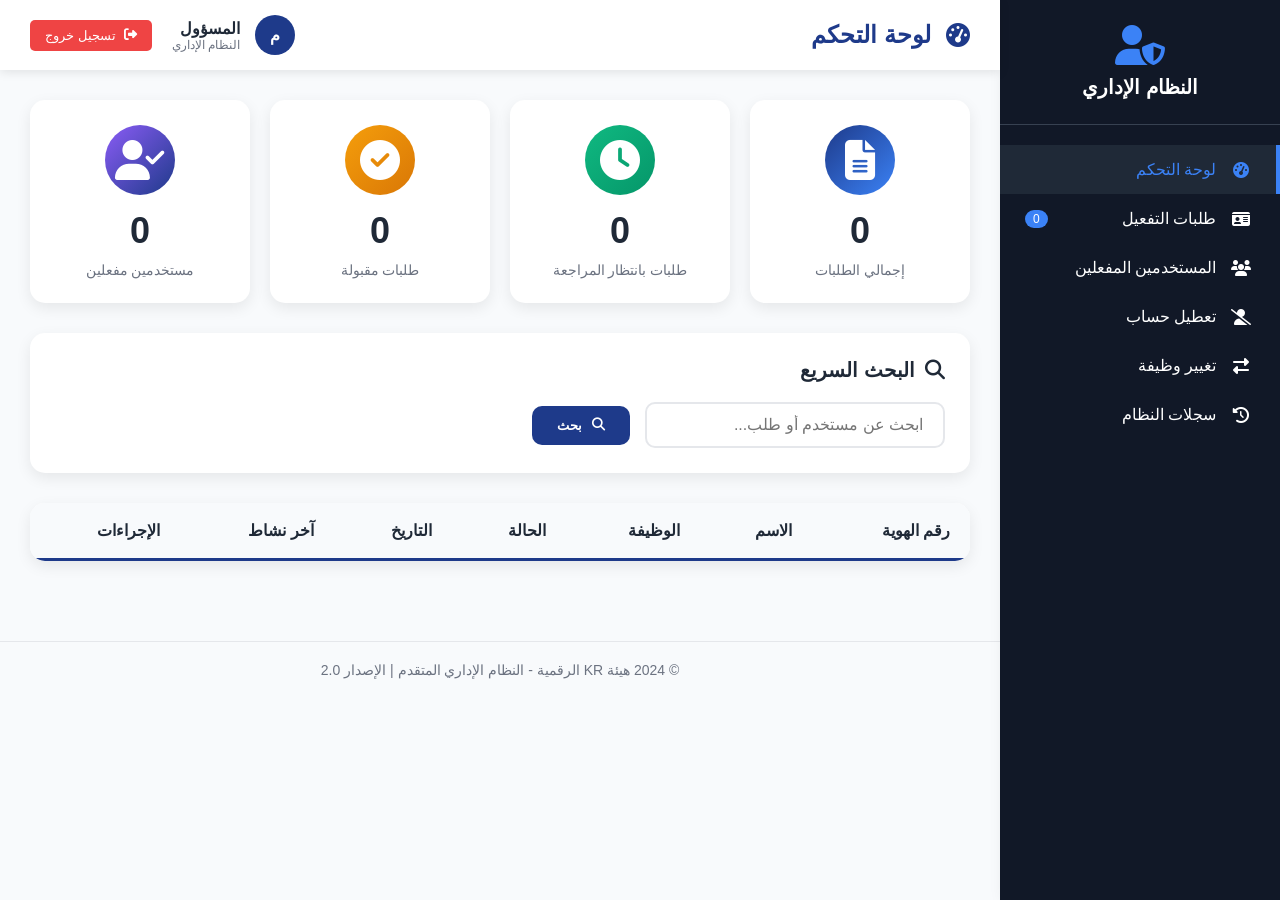
==== admin/index.html @ 05dc4c80 "Update index.html" ====
<!DOCTYPE html>
<html lang="ar" dir="rtl">
<head>
    <meta charset="UTF-8">
    <meta name="viewport" content="width=device-width, initial-scale=1.0">
    <title>النظام الإداري المتقدم - هيئة KR الرقمية</title>
    <link rel="stylesheet" href="https://cdnjs.cloudflare.com/ajax/libs/font-awesome/6.4.0/css/all.min.css">
    <style>
        :root {
            --primary: #1e3a8a;
            --secondary: #3b82f6;
            --success: #10b981;
            --warning: #f59e0b;
            --danger: #ef4444;
            --dark: #1f2937;
            --light: #f8fafc;
            --sidebar: #111827;
        }
        
        * {
            margin: 0;
            padding: 0;
            box-sizing: border-box;
            font-family: 'Segoe UI', Tahoma, Geneva, Verdana, sans-serif;
        }
        
        body {
            background: var(--light);
            color: var(--dark);
            display: flex;
            min-height: 100vh;
        }
        
        /* القائمة الجانبية */
        .sidebar {
            width: 280px;
            background: var(--sidebar);
            color: white;
            height: 100vh;
            position: fixed;
            right: 0;
            top: 0;
            overflow-y: auto;
            box-shadow: 5px 0 15px rgba(0,0,0,0.1);
        }
        
        .sidebar-header {
            padding: 25px 20px;
            border-bottom: 1px solid #374151;
            text-align: center;
        }
        
        .sidebar-header i {
            font-size: 40px;
            color: #3b82f6;
            margin-bottom: 10px;
        }
        
        .sidebar-header h2 {
            font-size: 20px;
            color: white;
        }
        
        .sidebar-menu {
            padding: 20px 0;
        }
        
        .menu-item {
            padding: 15px 25px;
            display: flex;
            align-items: center;
            gap: 15px;
            cursor: pointer;
            transition: all 0.3s;
            border-right: 4px solid transparent;
        }
        
        .menu-item:hover {
            background: #1f2937;
            border-right-color: #3b82f6;
        }
        
        .menu-item.active {
            background: #1f2937;
            border-right-color: #3b82f6;
            color: #3b82f6;
        }
        
        .menu-item i {
            width: 20px;
            text-align: center;
        }
        
        .menu-badge {
            background: #3b82f6;
            color: white;
            font-size: 12px;
            padding: 2px 8px;
            border-radius: 10px;
            margin-right: auto;
        }
        
        /* المحتوى الرئيسي */
        .main-content {
            flex: 1;
            margin-right: 280px;
            min-height: 100vh;
        }
        
        /* الهيدر */
        .admin-header {
            background: white;
            padding: 15px 30px;
            box-shadow: 0 2px 10px rgba(0,0,0,0.1);
            display: flex;
            justify-content: space-between;
            align-items: center;
            position: sticky;
            top: 0;
            z-index: 100;
        }
        
        .page-title {
            font-size: 24px;
            color: var(--primary);
            display: flex;
            align-items: center;
            gap: 15px;
        }
        
        .admin-actions {
            display: flex;
            align-items: center;
            gap: 20px;
        }
        
        .admin-info {
            display: flex;
            align-items: center;
            gap: 15px;
        }
        
        .admin-avatar {
            width: 40px;
            height: 40px;
            border-radius: 50%;
            background: var(--primary);
            color: white;
            display: flex;
            align-items: center;
            justify-content: center;
            font-weight: bold;
        }
        
        .logout-btn {
            background: var(--danger);
            color: white;
            border: none;
            padding: 8px 15px;
            border-radius: 5px;
            cursor: pointer;
            display: flex;
            align-items: center;
            gap: 8px;
        }
        
        /* المحتوى */
        .content-wrapper {
            padding: 30px;
        }
        
        /* حاوية الصفحات */
        .page-container {
            display: none;
        }
        
        .page-container.active {
            display: block;
            animation: fadeIn 0.3s ease;
        }
        
        @keyframes fadeIn {
            from { opacity: 0; transform: translateY(20px); }
            to { opacity: 1; transform: translateY(0); }
        }
        
        /* بطاقات الإحصائيات */
        .stats-grid {
            display: grid;
            grid-template-columns: repeat(4, 1fr);
            gap: 20px;
            margin-bottom: 30px;
        }
        
        .stat-card {
            background: white;
            padding: 25px;
            border-radius: 15px;
            text-align: center;
            box-shadow: 0 5px 15px rgba(0,0,0,0.08);
            transition: transform 0.3s;
        }
        
        .stat-card:hover {
            transform: translateY(-5px);
        }
        
        .stat-icon {
            font-size: 40px;
            margin-bottom: 15px;
            width: 70px;
            height: 70px;
            border-radius: 50%;
            display: flex;
            align-items: center;
            justify-content: center;
            margin: 0 auto 15px;
            color: white;
        }
        
        .stat-1 .stat-icon { background: linear-gradient(135deg, var(--primary), var(--secondary)); }
        .stat-2 .stat-icon { background: linear-gradient(135deg, var(--success), #059669); }
        .stat-3 .stat-icon { background: linear-gradient(135deg, var(--warning), #d97706); }
        .stat-4 .stat-icon { background: linear-gradient(135deg, #8b5cf6, var(--primary)); }
        
        .stat-number {
            font-size: 36px;
            font-weight: 800;
            margin-bottom: 10px;
            color: var(--dark);
        }
        
        .stat-label {
            color: #6b7280;
            font-size: 14px;
        }
        
        /* أدوات البحث والفلترة */
        .search-section {
            background: white;
            border-radius: 15px;
            padding: 25px;
            margin-bottom: 30px;
            box-shadow: 0 5px 15px rgba(0,0,0,0.08);
        }
        
        .search-header {
            display: flex;
            justify-content: space-between;
            align-items: center;
            margin-bottom: 20px;
        }
        
        .search-title {
            font-size: 20px;
            color: var(--dark);
            display: flex;
            align-items: center;
            gap: 10px;
        }
        
        .search-box {
            display: flex;
            gap: 15px;
            align-items: center;
        }
        
        .search-input {
            padding: 12px 20px;
            border: 2px solid #e5e7eb;
            border-radius: 10px;
            width: 300px;
            font-size: 16px;
            transition: all 0.3s;
        }
        
        .search-input:focus {
            outline: none;
            border-color: var(--primary);
        }
        
        .search-btn {
            background: var(--primary);
            color: white;
            border: none;
            padding: 12px 25px;
            border-radius: 10px;
            cursor: pointer;
            font-weight: 600;
            display: flex;
            align-items: center;
            gap: 10px;
        }
        
        .search-btn:hover {
            background: var(--secondary);
        }
        
        /* أزرار الفلترة */
        .filter-buttons {
            display: flex;
            gap: 15px;
            flex-wrap: wrap;
        }
        
        .filter-btn {
            padding: 10px 20px;
            border: 2px solid #e5e7eb;
            background: white;
            border-radius: 10px;
            cursor: pointer;
            font-weight: 500;
            transition: all 0.3s;
            display: flex;
            align-items: center;
            gap: 8px;
        }
        
        .filter-btn:hover {
            border-color: var(--primary);
            color: var(--primary);
        }
        
        .filter-btn.active {
            background: var(--primary);
            color: white;
            border-color: var(--primary);
        }
        
        /* جدول البيانات */
        .data-table-container {
            background: white;
            border-radius: 15px;
            overflow: hidden;
            box-shadow: 0 5px 15px rgba(0,0,0,0.08);
        }
        
        .data-table {
            width: 100%;
            border-collapse: collapse;
        }
        
        .data-table th {
            background: var(--light);
            padding: 18px 20px;
            text-align: right;
            color: var(--dark);
            font-weight: 700;
            border-bottom: 3px solid var(--primary);
        }
        
        .data-table td {
            padding: 18px 20px;
            border-bottom: 1px solid #e5e7eb;
        }
        
        /* أزرار الإجراءات */
        .action-buttons {
            display: flex;
            gap: 10px;
        }
        
        .action-btn {
            padding: 8px 15px;
            border: none;
            border-radius: 8px;
            cursor: pointer;
            font-size: 14px;
            font-weight: 600;
            display: flex;
            align-items: center;
            gap: 8px;
            transition: all 0.3s;
        }
        
        .action-btn:hover {
            transform: translateY(-2px);
            box-shadow: 0 5px 10px rgba(0,0,0,0.1);
        }
        
        .btn-view {
            background: var(--primary);
            color: white;
        }
        
        .btn-edit {
            background: var(--warning);
            color: white;
        }
        
        .btn-delete {
            background: var(--danger);
            color: white;
        }
        
        .btn-suspend {
            background: #8b5cf6;
            color: white;
        }
        
        .btn-change {
            background: var(--success);
            color: white;
        }
        
        /* نماذج */
        .form-container {
            background: white;
            border-radius: 15px;
            padding: 30px;
            box-shadow: 0 5px 15px rgba(0,0,0,0.08);
            max-width: 600px;
            margin: 0 auto;
        }
        
        .form-group {
            margin-bottom: 25px;
        }
        
        .form-label {
            display: block;
            margin-bottom: 10px;
            color: var(--dark);
            font-weight: 600;
            display: flex;
            align-items: center;
            gap: 10px;
        }
        
        .form-input, .form-select, .form-textarea {
            width: 100%;
            padding: 15px;
            border: 2px solid #e5e7eb;
            border-radius: 10px;
            font-size: 16px;
            transition: all 0.3s;
        }
        
        .form-input:focus, .form-select:focus, .form-textarea:focus {
            outline: none;
            border-color: var(--primary);
            box-shadow: 0 0 0 3px rgba(59, 130, 246, 0.1);
        }
        
        .form-textarea {
            min-height: 120px;
            resize: vertical;
        }
        
        .form-actions {
            display: flex;
            gap: 15px;
            margin-top: 30px;
        }
        
        .btn-submit {
            background: var(--success);
            color: white;
            border: none;
            padding: 15px 30px;
            border-radius: 10px;
            cursor: pointer;
            font-size: 16px;
            font-weight: 600;
            flex: 1;
        }
        
        .btn-cancel {
            background: #6b7280;
            color: white;
            border: none;
            padding: 15px 30px;
            border-radius: 10px;
            cursor: pointer;
            font-size: 16px;
            font-weight: 600;
            flex: 1;
        }
        
        /* رسائل فارغة */
        .empty-state {
            text-align: center;
            padding: 60px 20px;
            color: #6b7280;
        }
        
        .empty-icon {
            font-size: 60px;
            margin-bottom: 20px;
            opacity: 0.5;
        }
        
        /* نافذة العرض */
        .modal-overlay {
            display: none;
            position: fixed;
            top: 0;
            left: 0;
            right: 0;
            bottom: 0;
            background: rgba(0,0,0,0.5);
            z-index: 1000;
            align-items: center;
            justify-content: center;
            padding: 20px;
        }
        
        .modal-overlay.active {
            display: flex;
        }
        
        .modal {
            background: white;
            border-radius: 20px;
            padding: 40px;
            max-width: 600px;
            width: 100%;
            max-height: 80vh;
            overflow-y: auto;
        }
        
        .modal-header {
            display: flex;
            justify-content: space-between;
            align-items: center;
            margin-bottom: 30px;
        }
        
        .modal-title {
            font-size: 24px;
            color: var(--primary);
            display: flex;
            align-items: center;
            gap: 10px;
        }
        
        .modal-close {
            background: none;
            border: none;
            font-size: 24px;
            cursor: pointer;
            color: #6b7280;
        }
        
        /* تخصيص للصفحات */
        #activationRequests .data-table th:nth-child(1) { width: 15%; }
        #activationRequests .data-table th:nth-child(2) { width: 20%; }
        #activationRequests .data-table th:nth-child(3) { width: 15%; }
        #activationRequests .data-table th:nth-child(4) { width: 15%; }
        #activationRequests .data-table th:nth-child(5) { width: 15%; }
        #activationRequests .data-table th:nth-child(6) { width: 10%; }
        #activationRequests .data-table th:nth-child(7) { width: 10%; }
        
        /* تذييل */
        .admin-footer {
            text-align: center;
            padding: 20px;
            color: #6b7280;
            font-size: 14px;
            border-top: 1px solid #e5e7eb;
            margin-top: 50px;
        }
        
        /* استجابة للشاشات الصغيرة */
        @media (max-width: 1200px) {
            .stats-grid {
                grid-template-columns: repeat(2, 1fr);
            }
        }
        
        @media (max-width: 768px) {
            .sidebar {
                width: 70px;
            }
            
            .sidebar-header h2,
            .menu-item span:not(.menu-badge) {
                display: none;
            }
            
            .main-content {
                margin-right: 70px;
            }
            
            .search-box {
                flex-direction: column;
            }
            
            .search-input {
                width: 100%;
            }
            
            .stats-grid {
                grid-template-columns: 1fr;
            }
        }
    </style>
</head>
<body>
    <!-- القائمة الجانبية -->
    <aside class="sidebar">
        <div class="sidebar-header">
            <i class="fas fa-user-shield"></i>
            <h2>النظام الإداري</h2>
        </div>
        
        <div class="sidebar-menu">
            <div class="menu-item active" onclick="showPage('dashboard')">
                <i class="fas fa-tachometer-alt"></i>
                <span>لوحة التحكم</span>
            </div>
            
            <div class="menu-item" onclick="showPage('activationRequests')">
                <i class="fas fa-id-card"></i>
                <span>طلبات التفعيل</span>
                <span class="menu-badge" id="pendingBadge">0</span>
            </div>
            
            <div class="menu-item" onclick="showPage('activeUsers')">
                <i class="fas fa-users"></i>
                <span>المستخدمين المفعلين</span>
            </div>
            
            <div class="menu-item" onclick="showPage('suspendUser')">
                <i class="fas fa-user-slash"></i>
                <span>تعطيل حساب</span>
            </div>
            
            <div class="menu-item" onclick="showPage('changeJob')">
                <i class="fas fa-exchange-alt"></i>
                <span>تغيير وظيفة</span>
            </div>
            
            <div class="menu-item" onclick="showPage('viewLogs')">
                <i class="fas fa-history"></i>
                <span>سجلات النظام</span>
            </div>
        </div>
    </aside>
    
    <!-- المحتوى الرئيسي -->
    <main class="main-content">
        <!-- الهيدر -->
        <header class="admin-header">
            <h1 class="page-title" id="pageTitle">
                <i class="fas fa-tachometer-alt"></i>
                لوحة التحكم
            </h1>
            
            <div class="admin-actions">
                <div class="admin-info">
                    <div class="admin-avatar" id="adminAvatar">م</div>
                    <div>
                        <div style="font-weight: 600;" id="adminName">المسؤول</div>
                        <div style="font-size: 12px; color: #6b7280;">النظام الإداري</div>
                    </div>
                </div>
                <button class="logout-btn" onclick="logout()">
                    <i class="fas fa-sign-out-alt"></i>
                    تسجيل خروج
                </button>
            </div>
        </header>
        
        <!-- محتوى الصفحات -->
        <div class="content-wrapper">
            <!-- الصفحة 1: لوحة التحكم -->
            <div class="page-container active" id="dashboard">
                <div class="stats-grid">
                    <div class="stat-card stat-1">
                        <div class="stat-icon">
                            <i class="fas fa-file-alt"></i>
                        </div>
                        <div class="stat-number" id="totalRequests">0</div>
                        <div class="stat-label">إجمالي الطلبات</div>
                    </div>
                    
                    <div class="stat-card stat-2">
                        <div class="stat-icon">
                            <i class="fas fa-clock"></i>
                        </div>
                        <div class="stat-number" id="pendingRequests">0</div>
                        <div class="stat-label">طلبات بانتظار المراجعة</div>
                    </div>
                    
                    <div class="stat-card stat-3">
                        <div class="stat-icon">
                            <i class="fas fa-check-circle"></i>
                        </div>
                        <div class="stat-number" id="approvedRequests">0</div>
                        <div class="stat-label">طلبات مقبولة</div>
                    </div>
                    
                    <div class="stat-card stat-4">
                        <div class="stat-icon">
                            <i class="fas fa-user-check"></i>
                        </div>
                        <div class="stat-number" id="activeUsersCount">0</div>
                        <div class="stat-label">مستخدمين مفعلين</div>
                    </div>
                </div>
                
                <div class="search-section">
                    <div class="search-header">
                        <h3 class="search-title">
                            <i class="fas fa-search"></i>
                            البحث السريع
                        </h3>
                    </div>
                    
                    <div class="search-box">
                        <input type="text" class="search-input" id="globalSearch" placeholder="ابحث عن مستخدم أو طلب...">
                        <button class="search-btn" onclick="globalSearch()">
                            <i class="fas fa-search"></i>
                            بحث
                        </button>
                    </div>
                </div>
                
                <div class="data-table-container">
                    <table class="data-table">
                        <thead>
                            <tr>
                                <th>رقم الهوية</th>
                                <th>الاسم</th>
                                <th>الوظيفة</th>
                                <th>الحالة</th>
                                <th>التاريخ</th>
                                <th>آخر نشاط</th>
                                <th>الإجراءات</th>
                            </tr>
                        </thead>
                        <tbody id="recentUsers">
                            <!-- البيانات الأخيرة تظهر هنا -->
                        </tbody>
                    </table>
                </div>
            </div>
            
            <!-- الصفحة 2: طلبات التفعيل -->
            <div class="page-container" id="activationRequests">
                <div class="search-section">
                    <div class="search-header">
                        <h3 class="search-title">
                            <i class="fas fa-id-card"></i>
                            طلبات تفعيل الهوية
                        </h3>
                        
                        <div class="search-box">
                            <input type="text" class="search-input" id="searchRequests" placeholder="ابحث برقم الهوية أو الاسم...">
                            <button class="search-btn" onclick="searchActivationRequests()">
                                <i class="fas fa-search"></i>
                                بحث
                            </button>
                        </div>
                    </div>
                    
                    <div class="filter-buttons">
                        <button class="filter-btn active" onclick="filterActivationRequests('all')">الكل</button>
                        <button class="filter-btn" onclick="filterActivationRequests('pending')">قيد المراجعة</button>
                        <button class="filter-btn" onclick="filterActivationRequests('approved')">مقبولة</button>
                        <button class="filter-btn" onclick="filterActivationRequests('rejected')">مرفوضة</button>
                        <button class="filter-btn" onclick="filterActivationRequests('today')">طلبات اليوم</button>
                    </div>
                </div>
                
                <div class="data-table-container">
                    <table class="data-table">
                        <thead>
                            <tr>
                                <th>رقم الطلب</th>
                                <th>الاسم</th>
                                <th>رقم الهوية</th>
                                <th>الوظيفة المطلوبة</th>
                                <th>التاريخ</th>
                                <th>الحالة</th>
                                <th>الإجراءات</th>
                            </tr>
                        </thead>
                        <tbody id="requestsTable">
                            <!-- طلبات التفعيل تظهر هنا -->
                        </tbody>
                    </table>
                </div>
            </div>
            
            <!-- الصفحة 3: المستخدمين المفعلين -->
            <div class="page-container" id="activeUsers">
                <div class="search-section">
                    <div class="search-header">
                        <h3 class="search-title">
                            <i class="fas fa-users"></i>
                            المستخدمين المفعلين
                        </h3>
                        
                        <div class="search-box">
                            <input type="text" class="search-input" id="searchUsers" placeholder="ابحث عن مستخدم...">
                            <button class="search-btn" onclick="searchActiveUsers()">
                                <i class="fas fa-search"></i>
                                بحث
                            </button>
                        </div>
                    </div>
                    
                    <div class="filter-buttons">
                        <button class="filter-btn active" onclick="filterUsers('all')">الكل</button>
                        <button class="filter-btn" onclick="filterUsers('interior')">منسوبي الداخلية</button>
                        <button class="filter-btn" onclick="filterUsers('health')">منسوبي الصحة</button>
                        <button class="filter-btn" onclick="filterUsers('justice')">منسوبي العدل</button>
                        <button class="filter-btn" onclick="filterUsers('citizen')">مواطنين</button>
                    </div>
                </div>
                
                <div class="data-table-container">
                    <table class="data-table">
                        <thead>
                            <tr>
                                <th>رقم الهوية</th>
                                <th>الاسم</th>
                                <th>اسم اللعبة</th>
                                <th>الوظيفة</th>
                                <th>المنصب</th>
                                <th>تاريخ التفعيل</th>
                                <th>الإجراءات</th>
                            </tr>
                        </thead>
                        <tbody id="usersTable">
                            <!-- المستخدمين المفعلين يظهرون هنا -->
                        </tbody>
                    </table>
                </div>
            </div>
            
            <!-- الصفحة 4: تعطيل حساب -->
            <div class="page-container" id="suspendUser">
                <div class="form-container">
                    <h2 class="page-title" style="margin-bottom: 30px;">
                        <i class="fas fa-user-slash"></i>
                        تعطيل حساب مستخدم
                    </h2>
                    
                    <div class="form-group">
                        <label class="form-label">
                            <i class="fas fa-search"></i>
                            البحث عن المستخدم
                        </label>
                        <div style="display: flex; gap: 10px;">
                            <input type="text" class="form-input" id="searchUserToSuspend" 
                                   placeholder="أدخل رقم الهوية أو اسم المستخدم..." 
                                   style="flex: 1;">
                            <button class="search-btn" onclick="searchUserForSuspension()" 
                                    style="padding: 10px 20px;">
                                <i class="fas fa-search"></i>
                            </button>
                        </div>
                    </div>
                    
                    <div class="form-group" id="userInfoSection" style="display: none;">
                        <div style="background: #f8fafc; padding: 20px; border-radius: 10px;">
                            <h4 style="margin-bottom: 15px; color: var(--primary);">معلومات المستخدم</h4>
                            <div id="userInfoDetails"></div>
                        </div>
                    </div>
                    
                    <div class="form-group">
                        <label class="form-label">
                            <i class="fas fa-ban"></i>
                            نوع التعطيل
                        </label>
                        <div style="display: flex; gap: 15px; margin-top: 10px;">
                            <label style="flex: 1; cursor: pointer;">
                                <input type="radio" name="suspensionType" value="temporary" checked>
                                <span style="margin-right: 10px;">تعطيل مؤقت</span>
                            </label>
                            <label style="flex: 1; cursor: pointer;">
                                <input type="radio" name="suspensionType" value="permanent">
                                <span style="margin-right: 10px;">تعطيل دائم</span>
                            </label>
                        </div>
                    </div>
                    
                    <div class="form-group" id="durationSection">
                        <label class="form-label">
                            <i class="fas fa-clock"></i>
                            مدة التعطيل
                        </label>
                        <select class="form-select" id="suspensionDuration">
                            <option value="1">24 ساعة</option>
                            <option value="3">3 أيام</option>
                            <option value="7">أسبوع</option>
                            <option value="30">شهر</option>
                            <option value="custom">مخصص</option>
                        </select>
                    </div>
                    
                    <div class="form-group" id="customDurationSection" style="display: none;">
                        <label class="form-label">
                            <i class="fas fa-calendar-alt"></i>
                            تحديد المدة
                        </label>
                        <input type="number" class="form-input" id="customDuration" 
                               placeholder="عدد الأيام" min="1" max="365">
                    </div>
                    
                    <div class="form-group">
                        <label class="form-label">
                            <i class="fas fa-comment-alt"></i>
                            سبب التعطيل
                        </label>
                        <textarea class="form-textarea" id="suspensionReason" 
                                  placeholder="أدخل سبب التعطيل..."></textarea>
                    </div>
                    
                    <div class="form-actions">
                        <button class="btn-submit" onclick="suspendUser()">
                            <i class="fas fa-ban"></i>
                            تعطيل الحساب
                        </button>
                        <button class="btn-cancel" onclick="showPage('dashboard')">
                            إلغاء
                        </button>
                    </div>
                </div>
            </div>
            
            <!-- الصفحة 5: تغيير وظيفة -->
            <div class="page-container" id="changeJob">
                <div class="form-container">
                    <h2 class="page-title" style="margin-bottom: 30px;">
                        <i class="fas fa-exchange-alt"></i>
                        تغيير وظيفة مستخدم
                    </h2>
                    
                    <div class="form-group">
                        <label class="form-label">
                            <i class="fas fa-search"></i>
                            البحث عن المستخدم
                        </label>
                        <div style="display: flex; gap: 10px;">
                            <input type="text" class="form-input" id="searchUserForJobChange" 
                                   placeholder="أدخل رقم الهوية أو اسم المستخدم..." 
                                   style="flex: 1;">
                            <button class="search-btn" onclick="searchUserForJobChange()" 
                                    style="padding: 10px 20px;">
                                <i class="fas fa-search"></i>
                            </button>
                        </div>
                    </div>
                    
                    <div class="form-group" id="userJobInfoSection" style="display: none;">
                        <div style="background: #f8fafc; padding: 20px; border-radius: 10px;">
                            <h4 style="margin-bottom: 15px; color: var(--primary);">الوظيفة الحالية</h4>
                            <div id="userJobInfo"></div>
                        </div>
                    </div>
                    
                    <div class="form-group">
                        <label class="form-label">
                            <i class="fas fa-briefcase"></i>
                            الوظيفة الجديدة
                        </label>
                        <select class="form-select" id="newJob">
                            <option value="">اختر الوظيفة الجديدة</option>
                            <option value="citizen">مواطن</option>
                            <option value="interior">منسوب وزارة الداخلية</option>
                            <option value="health">منسوب وزارة الصحة</option>
                            <option value="justice">منسوب وزارة العدل</option>
                        </select>
                    </div>
                    
                    <div class="form-group">
                        <label class="form-label">
                            <i class="fas fa-file-alt"></i>
                            سبب التغيير
                        </label>
                        <select class="form-select" id="changeReason">
                            <option value="">اختر سبب التغيير</option>
                            <option value="retirement">تقاعد</option>
                            <option value="resignation">استقالة</option>
                            <option value="transfer">نقل</option>
                            <option value="promotion">ترقية</option>
                            <option value="demotion">تنزيل رتبة</option>
                            <option value="other">سبب آخر</option>
                        </select>
                    </div>
                    
                    <div class="form-group" id="otherReasonSection" style="display: none;">
                        <label class="form-label">
                            <i class="fas fa-comment-alt"></i>
                            اذكر السبب
                        </label>
                        <textarea class="form-textarea" id="otherReason" 
                                  placeholder="أدخل سبب التغيير..."></textarea>
                    </div>
                    
                    <div class="form-actions">
                        <button class="btn-submit" onclick="changeUserJob()">
                            <i class="fas fa-check"></i>
                            تأكيد التغيير
                        </button>
                        <button class="btn-cancel" onclick="showPage('dashboard')">
                            إلغاء
                        </button>
                    </div>
                </div>
            </div>
            
            <!-- الصفحة 6: سجلات النظام -->
            <div class="page-container" id="viewLogs">
                <div class="search-section">
                    <div class="search-header">
                        <h3 class="search-title">
                            <i class="fas fa-history"></i>
                            سجلات النظام
                        </h3>
                        
                        <div class="search-box">
                            <input type="date" class="form-input" id="logDate" 
                                   style="width: 200px;">
                            <select class="form-select" id="logType" style="width: 150px;">
                                <option value="">كل الأنواع</option>
                                <option value="login">تسجيل دخول</option>
                                <option value="suspension">تعطيل</option>
                                <option value="job_change">تغيير وظيفة</option>
                                <option value="approval">قبول طلب</option>
                                <option value="rejection">رفض طلب</option>
                            </select>
                            <button class="search-btn" onclick="filterLogs()">
                                <i class="fas fa-filter"></i>
                                تصفية
                            </button>
                        </div>
                    </div>
                </div>
                
                <div class="data-table-container">
                    <table class="data-table">
                        <thead>
                            <tr>
                                <th>#</th>
                                <th>النوع</th>
                                <th>الوصف</th>
                                <th>المستخدم</th>
                                <th>المسؤول</th>
                                <th>التاريخ والوقت</th>
                            </tr>
                        </thead>
                        <tbody id="logsTable">
                            <!-- سجلات النظام تظهر هنا -->
                        </tbody>
                    </table>
                </div>
            </div>
        </div>
        
        <!-- تذييل -->
        <footer class="admin-footer">
            <p>© 2024 هيئة KR الرقمية - النظام الإداري المتقدم | الإصدار 2.0</p>
        </footer>
    </main>
    
    <!-- نافذة عرض تفاصيل الطلب -->
    <div class="modal-overlay" id="requestDetailsModal">
        <div class="modal">
            <div class="modal-header">
                <h3 class="modal-title">
                    <i class="fas fa-info-circle"></i>
                    تفاصيل الطلب
                </h3>
                <button class="modal-close" onclick="closeModal()">
                    <i class="fas fa-times"></i>
                </button>
            </div>
            <div id="requestDetailsContent">
                <!-- محتوى تفاصيل الطلب -->
            </div>
        </div>
    </div>

    <script>
        // بيانات التطبيق
        let currentUser = null;
        let allRequests = [];
        let systemLogs = [];
        let currentPage = 'dashboard';
        
        // عند تحميل الصفحة
        document.addEventListener('DOMContentLoaded', function() {
            console.log('النظام الإداري المتقدم - جاهز');
            
            // التحقق من تسجيل الدخول
            checkAdminLogin();
            
            // تحميل البيانات
            loadAllData();
            
            // إعداد الأحداث
            setupEvents();
            
            // تحديث البادج
            updatePendingBadge();
            
            // إعداد تغيير نوع التعطيل
            setupSuspensionType();
            
            // إعداد سبب التغيير
            setupChangeReason();
        });
        
        // التحقق من تسجيل الدخول
        function checkAdminLogin() {
            try {
                const session = JSON.parse(localStorage.getItem('admin_session'));
                
                if (!session) {
                    redirectToLogin('يجب تسجيل الدخول أولاً');
                    return false;
                }
                
                // التحقق من انتهاء الجلسة
                const currentTime = new Date().getTime();
                const sessionAge = currentTime - session.loginTime;
                const eightHours = 8 * 60 * 60 * 1000;
                
                if (sessionAge > eightHours) {
                    localStorage.removeItem('admin_session');
                    redirectToLogin('انتهت مدة الجلسة');
                    return false;
                }
                
                currentUser = session;
                document.getElementById('adminName').textContent = session.username === 'owner' ? '👑 المالك' : '👨‍💼 المسؤول';
                document.getElementById('adminAvatar').textContent = session.username.charAt(0).toUpperCase();
                
                return true;
                
            } catch (error) {
                redirectToLogin('حدث خطأ في الجلسة');
                return false;
            }
        }
        
        // توجيه لصفحة تسجيل الدخول
        function redirectToLogin(message) {
            alert('⛔ ' + message);
            window.location.href = 'login.html';
        }
        
        // تحميل جميع البيانات
        function loadAllData() {
            try {
                // تحميل الطلبات
                allRequests = JSON.parse(localStorage.getItem('identityRequests') || '[]');
                
                // تحميل سجلات النظام
                systemLogs = JSON.parse(localStorage.getItem('system_logs') || '[]');
                
                // إذا لا توجد سجلات، أنشئ بعض السجلات التجريبية
                if (systemLogs.length === 0) {
                    createSampleLogs();
                }
                
                // تحميل إحصائيات لوحة التحكم
                loadDashboardStats();
                
                // تحميل المستخدمين الأخيرين
                loadRecentUsers();
                
                // تحميل طلبات التفعيل
                loadActivationRequests();
                
                // تحميل سجلات النظام
                loadSystemLogs();
                
            } catch (error) {
                console.error('خطأ في تحميل البيانات:', error);
                showNotification('حدث خطأ في تحميل البيانات', 'error');
            }
        }
        
        // إنشاء سجلات تجريبية
        function createSampleLogs() {
            const sampleLogs = [
                {
                    id: 1,
                    type: 'login',
                    description: 'تسجيل دخول مسؤول',
                    user: 'admin',
                    admin: 'system',
                    timestamp: new Date().toLocaleString('ar-SA')
                },
                {
                    id: 2,
                    type: 'approval',
                    description: 'قبول طلب تفعيل هوية',
                    user: 'أحمد محمد',
                    admin: 'admin',
                    timestamp: new Date(Date.now() - 3600000).toLocaleString('ar-SA')
                },
                {
                    id: 3,
                    type: 'rejection',
                    description: 'رفض طلب تفعيل هوية',
                    user: 'سارة علي',
                    admin: 'admin',
                    timestamp: new Date(Date.now() - 7200000).toLocaleString('ar-SA')
                }
            ];
            
            systemLogs = sampleLogs;
            localStorage.setItem('system_logs', JSON.stringify(systemLogs));
        }
        
        // تحميل إحصائيات لوحة التحكم
        function loadDashboardStats() {
            try {
                const totalRequests = allRequests.length;
                const pendingRequests = allRequests.filter(req => req.status === 'pending').length;
                const approvedRequests = allRequests.filter(req => req.status === 'approved').length;
                const activeUsers = allRequests.filter(req => req.status === 'approved').length;
                
                document.getElementById('totalRequests').textContent = totalRequests;
                document.getElementById('pendingRequests').textContent = pendingRequests;
                document.getElementById('approvedRequests').textContent = approvedRequests;
                document.getElementById('activeUsersCount').textContent = activeUsers;
                
                // تحديث بادج الطلبات المعلقة
                document.getElementById('pendingBadge').textContent = pendingRequests;
                
            } catch (error) {
                console.error('خطأ في تحميل الإحصائيات:', error);
            }
        }
        
        // تحميل المستخدمين الأخيرين
        function loadRecentUsers() {
            try {
                const tbody = document.getElementById('recentUsers');
                tbody.innerHTML = '';
                
                // الحصول على آخر 10 طلبات مقبولة
                const recentApproved = allRequests
                    .filter(req => req.status === 'approved')
                    .slice(-10)
                    .reverse();
                
                if (recentApproved.length === 0) {
                    tbody.innerHTML = `
                        <tr>
                            <td colspan="7" class="empty-state">
                                <div class="empty-icon">
                                    <i class="fas fa-users"></i>
                                </div>
                                <h3>لا توجد مستخدمين مفعلين</h3>
                            </td>
                        </tr>
                    `;
                    return;
                }
                
                recentApproved.forEach(request => {
                    const row = document.createElement('tr');
                    
                    // تحديد اسم الوظيفة
                    const jobNames = {
                        citizen: 'مواطن',
                        interior: 'منسوب الداخلية',
                        health: 'منسوب الصحة',
                        justice: 'منسوب العدل'
                    };
                    
                    const jobName = jobNames[request.job] || request.job || 'غير محدد';
                    
                    row.innerHTML = `
                        <td><strong>${request.gameId || 'غير متوفر'}</strong></td>
                        <td>${request.fullName || 'غير معروف'}</td>
                        <td>${jobName}</td>
                        <td><span style="color: #10b981; font-weight: 600;">مفعل</span></td>
                        <td>${request.date || 'غير معروف'}</td>
                        <td>${request.approvedDate || 'غير معروف'}</td>
                        <td>
                            <div class="action-buttons">
                                <button class="action-btn btn-view" onclick="viewRequestDetails('${request.id}')">
                                    <i class="fas fa-eye"></i>
                                </button>
                                <button class="action-btn btn-suspend" onclick="prepareSuspension('${request.id}')">
                                    <i class="fas fa-user-slash"></i>
                                </button>
                            </div>
                        </td>
                    `;
                    
                    tbody.appendChild(row);
                });
                
            } catch (error) {
                console.error('خطأ في تحميل المستخدمين الأخيرين:', error);
            }
        }
        
        // تحميل طلبات التفعيل
        function loadActivationRequests(filter = 'all') {
            try {
                const tbody = document.getElementById('requestsTable');
                tbody.innerHTML = '';
                
                // تصفية الطلبات
                let filteredRequests = allRequests;
                if (filter !== 'all') {
                    if (filter === 'today') {
                        const today = new Date().toLocaleDateString('ar-SA').split(' ')[0];
                        filteredRequests = allRequests.filter(req => 
                            req.date && req.date.includes(today)
                        );
                    } else {
                        filteredRequests = allRequests.filter(req => req.status === filter);
                    }
                }
                
                if (filteredRequests.length === 0) {
                    tbody.innerHTML = `
                        <tr>
                            <td colspan="7" class="empty-state">
                                <div class="empty-icon">
                                    <i class="fas fa-inbox"></i>
                                </div>
                                <h3>لا توجد طلبات</h3>
                            </td>
                        </tr>
                    `;
                    return;
                }
                
                filteredRequests.forEach((request, index) => {
                    const row = document.createElement('tr');
                    
                    // تحديد الحالة
                    let statusText, statusColor;
                    switch (request.status) {
                        case 'approved':
                            statusText = 'مقبولة';
                            statusColor = '#10b981';
                            break;
                        case 'rejected':
                            statusText = 'مرفوضة';
                            statusColor = '#ef4444';
                            break;
                        default:
                            statusText = 'قيد المراجعة';
                            statusColor = '#f59e0b';
                    }
                    
                    // تحديد اسم الوظيفة
                    const jobNames = {
                        citizen: 'مواطن',
                        interior: 'منسوب الداخلية',
                        health: 'منسوب الصحة',
                        justice: 'منسوب العدل'
                    };
                    
                    const jobName = jobNames[request.job] || request.job || 'غير محدد';
                    
                    // أزرار الإجراءات
                    let actionButtons = '';
                    if (request.status === 'pending') {
                        actionButtons = `
                            <button class="action-btn btn-view" onclick="viewRequestDetails('${request.id}')">
                                <i class="fas fa-eye"></i>
                            </button>
                            <button class="action-btn btn-submit" style="background: #10b981;" onclick="approveRequest('${request.id}')">
                                <i class="fas fa-check"></i>
                            </button>
                            <button class="action-btn btn-delete" onclick="rejectRequest('${request.id}')">
                                <i class="fas fa-times"></i>
                            </button>
                        `;
                    } else {
                        actionButtons = `
                            <button class="action-btn btn-view" onclick="viewRequestDetails('${request.id}')">
                                <i class="fas fa-eye"></i>
                            </button>
                            <button class="action-btn btn-edit" onclick="editRequest('${request.id}')">
                                <i class="fas fa-edit"></i>
                            </button>
                        `;
                    }
                    
                    row.innerHTML = `
                        <td><strong>${request.id || 'غير محدد'}</strong></td>
                        <td>${request.fullName || 'غير معروف'}</td>
                        <td><code>${request.gameId || 'غير متوفر'}</code></td>
                        <td>${jobName}</td>
                        <td>${request.date || 'غير معروف'}</td>
                        <td><span style="color: ${statusColor}; font-weight: 600;">${statusText}</span></td>
                        <td>
                            <div class="action-buttons">
                                ${actionButtons}
                            </div>
                        </td>
                    `;
                    
                    tbody.appendChild(row);
                });
                
            } catch (error) {
                console.error('خطأ في تحميل طلبات التفعيل:', error);
            }
        }
        
        // تحميل سجلات النظام
        function loadSystemLogs() {
            try {
                const tbody = document.getElementById('logsTable');
                tbody.innerHTML = '';
                
                if (systemLogs.length === 0) {
                    tbody.innerHTML = `
                        <tr>
                            <td colspan="6" class="empty-state">
                                <div class="empty-icon">
                                    <i class="fas fa-history"></i>
                                </div>
                                <h3>لا توجد سجلات</h3>
                            </td>
                        </tr>
                    `;
                    return;
                }
                
                // عرض أحدث السجلات أولاً
                systemLogs.slice().reverse().forEach(log => {
                    const row = document.createElement('tr');
                    
                    // تحديد لون النوع
                    let typeColor, typeIcon;
                    switch (log.type) {
                        case 'login':
                            typeColor = '#3b82f6';
                            typeIcon = 'fa-sign-in-alt';
                            break;
                        case 'approval':
                            typeColor = '#10b981';
                            typeIcon = 'fa-check';
                            break;
                        case 'rejection':
                            typeColor = '#ef4444';
                            typeIcon = 'fa-times';
                            break;
                        case 'suspension':
                            typeColor = '#8b5cf6';
                            typeIcon = 'fa-user-slash';
                            break;
                        case 'job_change':
                            typeColor = '#f59e0b';
                            typeIcon = 'fa-exchange-alt';
                            break;
                        default:
                            typeColor = '#6b7280';
                            typeIcon = 'fa-info-circle';
                    }
                    
                    row.innerHTML = `
                        <td>${log.id || ''}</td>
                        <td>
                            <span style="color: ${typeColor}; display: flex; align-items: center; gap: 8px;">
                                <i class="fas ${typeIcon}"></i>
                                ${getLogTypeText(log.type)}
                            </span>
                        </td>
                        <td>${log.description || ''}</td>
                        <td>${log.user || ''}</td>
                        <td>${log.admin || ''}</td>
                        <td>${log.timestamp || ''}</td>
                    `;
                    
                    tbody.appendChild(row);
                });
                
            } catch (error) {
                console.error('خطأ في تحميل سجلات النظام:', error);
            }
        }
        
        // الحصول على نص نوع السجل
        function getLogTypeText(type) {
            const types = {
                'login': 'تسجيل دخول',
                'approval': 'قبول طلب',
                'rejection': 'رفض طلب',
                'suspension': 'تعطيل حساب',
                'job_change': 'تغيير وظيفة'
            };
            return types[type] || type;
        }
        
        // إضافة سجل جديد للنظام
        function addSystemLog(type, description, user) {
            try {
                const newLog = {
                    id: systemLogs.length + 1,
                    type: type,
                    description: description,
                    user: user,
                    admin: currentUser.username,
                    timestamp: new Date().toLocaleString('ar-SA')
                };
                
                systemLogs.push(newLog);
                localStorage.setItem('system_logs', JSON.stringify(systemLogs));
                
                // إذا كنا في صفحة السجلات، قم بتحديثها
                if (currentPage === 'viewLogs') {
                    loadSystemLogs();
                }
                
            } catch (error) {
                console.error('خطأ في إضافة سجل:', error);
            }
        }
        
        // البحث الشامل
        function globalSearch() {
            const searchTerm = document.getElementById('globalSearch').value.toLowerCase();
            
            if (!searchTerm.trim()) {
                showNotification('أدخل كلمة للبحث', 'warning');
                return;
            }
            
            // البحث في الطلبات
            const foundInRequests = allRequests.filter(req => 
                (req.fullName && req.fullName.toLowerCase().includes(searchTerm)) ||
                (req.gameId && req.gameId.includes(searchTerm)) ||
                (req.id && req.id.toLowerCase().includes(searchTerm))
            );
            
            if (foundInRequests.length > 0) {
                // الانتقال لصفحة الطلبات وعرض النتائج
                showPage('activationRequests');
                // تصفية وعرض النتائج
                // (يمكن إضافة تصفية خاصة هنا)
                showNotification(`تم العثور على ${foundInRequests.length} نتيجة`, 'success');
            } else {
                showNotification('لم يتم العثور على نتائج', 'info');
            }
        }
        
        // البحث في طلبات التفعيل
        function searchActivationRequests() {
            const searchTerm = document.getElementById('searchRequests').value.toLowerCase();
            // تنفيذ البحث
            // (يمكن إضافة المنطق هنا)
        }
        
        // فلترة طلبات التفعيل
        function filterActivationRequests(filter) {
            // تحديث الأزرار النشطة
            document.querySelectorAll('#activationRequests .filter-btn').forEach(btn => {
                btn.classList.remove('active');
            });
            event.target.classList.add('active');
            
            // تحميل الطلبات المفلترة
            loadActivationRequests(filter);
        }
        
        // البحث في المستخدمين
        function searchActiveUsers() {
            const searchTerm = document.getElementById('searchUsers').value.toLowerCase();
            // تنفيذ البحث
            // (يمكن إضافة المنطق هنا)
        }
        
        // فلترة المستخدمين
        function filterUsers(filter) {
            // تحديث الأزرار النشطة
            document.querySelectorAll('#activeUsers .filter-btn').forEach(btn => {
                btn.classList.remove('active');
            });
            event.target.classList.add('active');
            
            // تنفيذ الفلترة
            // (يمكن إضافة المنطق هنا)
        }
        
        // البحث عن مستخدم للتعطيل
        function searchUserForSuspension() {
            const searchTerm = document.getElementById('searchUserToSuspend').value.trim();
            
            if (!searchTerm) {
                showNotification('أدخل رقم الهوية أو اسم المستخدم', 'warning');
                return;
            }
            
            // البحث عن المستخدم في الطلبات المقبولة
            const user = allRequests.find(req => 
                req.status === 'approved' && 
                (req.gameId === searchTerm || 
                 (req.fullName && req.fullName.includes(searchTerm)))
            );
            
            if (user) {
                // التحقق إذا كان حساب إداري
                if (user.isAdmin) {
                    showNotification('لا يمكن تعطيل حسابات المسؤولين', 'error');
                    return;
                }
                
                // عرض معلومات المستخدم
                const jobNames = {
                    citizen: 'مواطن',
                    interior: 'منسوب الداخلية',
                    health: 'منسوب الصحة',
                    justice: 'منسوب العدل'
                };
                
                document.getElementById('userInfoDetails').innerHTML = `
                    <div style="display: grid; grid-template-columns: 1fr 1fr; gap: 15px;">
                        <div>
                            <strong>الاسم:</strong>
                            <div>${user.fullName}</div>
                        </div>
                        <div>
                            <strong>رقم الهوية:</strong>
                            <div>${user.gameId}</div>
                        </div>
                        <div>
                            <strong>الوظيفة:</strong>
                            <div>${jobNames[user.job] || user.job}</div>
                        </div>
                        <div>
                            <strong>تاريخ التفعيل:</strong>
                            <div>${user.approvedDate || user.date}</div>
                        </div>
                    </div>
                `;
                
                document.getElementById('userInfoSection').style.display = 'block';
                
                // تخزين معرف المستخدم
                document.getElementById('userInfoSection').dataset.userId = user.id;
                
            } else {
                showNotification('لم يتم العثور على المستخدم', 'error');
                document.getElementById('userInfoSection').style.display = 'none';
            }
        }
        
        // إعداد نوع التعطيل
        function setupSuspensionType() {
            const suspensionTypes = document.querySelectorAll('input[name="suspensionType"]');
            const durationSection = document.getElementById('durationSection');
            const customDurationSection = document.getElementById('customDurationSection');
            
            suspensionTypes.forEach(radio => {
                radio.addEventListener('change', function() {
                    if (this.value === 'permanent') {
                        durationSection.style.display = 'none';
                        customDurationSection.style.display = 'none';
                    } else {
                        durationSection.style.display = 'block';
                        const durationSelect = document.getElementById('suspensionDuration');
                        if (durationSelect.value === 'custom') {
                            customDurationSection.style.display = 'block';
                        }
                    }
                });
            });
            
            // مراقبة تغيير مدة التعطيل
            document.getElementById('suspensionDuration').addEventListener('change', function() {
                if (this.value === 'custom') {
                    customDurationSection.style.display = 'block';
                } else {
                    customDurationSection.style.display = 'none';
                }
            });
        }
        
        // تعطيل حساب مستخدم
        function suspendUser() {
            const userId = document.getElementById('userInfoSection').dataset.userId;
            
            if (!userId) {
                showNotification('يرجى البحث عن مستخدم أولاً', 'warning');
                return;
            }
            
            const suspensionType = document.querySelector('input[name="suspensionType"]:checked').value;
            const reason = document.getElementById('suspensionReason').value.trim();
            
            if (!reason) {
                showNotification('يرجى إدخال سبب التعطيل', 'warning');
                return;
            }
            
            let duration = null;
            if (suspensionType === 'temporary') {
                const durationSelect = document.getElementById('suspensionDuration').value;
                if (durationSelect === 'custom') {
                    duration = parseInt(document.getElementById('customDuration').value);
                    if (!duration || duration < 1) {
                        showNotification('يرجى إدخال مدة صحيحة', 'warning');
                        return;
                    }
                } else {
                    duration = parseInt(durationSelect);
                }
            }
            
            if (confirm(`هل أنت متأكد من تعطيل هذا الحساب؟${duration ? `\nالمدة: ${duration} يوم` : ''}`)) {
                // العثور على المستخدم وتحديث حالته
                const userIndex = allRequests.findIndex(req => req.id === userId);
                if (userIndex !== -1) {
                    allRequests[userIndex].suspended = true;
                    allRequests[userIndex].suspensionType = suspensionType;
                    allRequests[userIndex].suspensionReason = reason;
                    allRequests[userIndex].suspendedDate = new Date().toLocaleString('ar-SA');
                    allRequests[userIndex].suspendedBy = currentUser.username;
                    
                    if (duration) {
                        const suspensionEnd = new Date();
                        suspensionEnd.setDate(suspensionEnd.getDate() + duration);
                        allRequests[userIndex].suspensionEndDate = suspensionEnd.toLocaleString('ar-SA');
                    }
                    
                    // حفظ التغييرات
                    localStorage.setItem('identityRequests', JSON.stringify(allRequests));
                    
                    // إضافة سجل للنظام
                    addSystemLog(
                        'suspension',
                        `تعطيل حساب ${allRequests[userIndex].fullName} - السبب: ${reason}`,
                        allRequests[userIndex].fullName
                    );
                    
                    // رسالة نجاح
                    showNotification('تم تعطيل الحساب بنجاح', 'success');
                    
                    // إعادة تعيين النموذج
                    resetSuspensionForm();
                    
                    // تحديث البيانات
                    loadAllData();
                }
            }
        }
        
        // إعادة تعيين نموذج التعطيل
        function resetSuspensionForm() {
            document.getElementById('searchUserToSuspend').value = '';
            document.getElementById('userInfoSection').style.display = 'none';
            document.getElementById('suspensionReason').value = '';
            document.getElementById('suspensionDuration').value = '1';
            document.getElementById('customDuration').value = '';
            document.getElementById('customDurationSection').style.display = 'none';
            document.querySelector('input[name="suspensionType"][value="temporary"]').checked = true;
        }
        
        // البحث عن مستخدم لتغيير الوظيفة
        function searchUserForJobChange() {
            const searchTerm = document.getElementById('searchUserForJobChange').value.trim();
            
            if (!searchTerm) {
                showNotification('أدخل رقم الهوية أو اسم المستخدم', 'warning');
                return;
            }
            
            // البحث عن المستخدم في الطلبات المقبولة
            const user = allRequests.find(req => 
                req.status === 'approved' && 
                (req.gameId === searchTerm || 
                 (req.fullName && req.fullName.includes(searchTerm)))
            );
            
            if (user) {
                // عرض معلومات الوظيفة الحالية
                const jobNames = {
                    citizen: 'مواطن',
                    interior: 'منسوب وزارة الداخلية',
                    health: 'منسوب وزارة الصحة',
                    justice: 'منسوب وزارة العدل'
                };
                
                document.getElementById('userJobInfo').innerHTML = `
                    <div style="display: grid; grid-template-columns: 1fr 1fr; gap: 15px;">
                        <div>
                            <strong>الاسم:</strong>
                            <div>${user.fullName}</div>
                        </div>
                        <div>
                            <strong>الوظيفة الحالية:</strong>
                            <div>${jobNames[user.job] || user.job}</div>
                        </div>
                        <div>
                            <strong>المنصب:</strong>
                            <div>${user.rank || 'غير محدد'}</div>
                        </div>
                        <div>
                            <strong>رقم الهوية:</strong>
                            <div>${user.gameId}</div>
                        </div>
                    </div>
                `;
                
                document.getElementById('userJobInfoSection').style.display = 'block';
                
                // تخزين معرف المستخدم
                document.getElementById('userJobInfoSection').dataset.userId = user.id;
                
                // تحديد الوظيفة الحالية في القائمة
                document.getElementById('newJob').value = user.job;
                
            } else {
                showNotification('لم يتم العثور على المستخدم', 'error');
                document.getElementById('userJobInfoSection').style.display = 'none';
            }
        }
        
        // إعداد سبب التغيير
        function setupChangeReason() {
            document.getElementById('changeReason').addEventListener('change', function() {
                if (this.value === 'other') {
                    document.getElementById('otherReasonSection').style.display = 'block';
                } else {
                    document.getElementById('otherReasonSection').style.display = 'none';
                }
            });
        }
        
        // تغيير وظيفة مستخدم
        function changeUserJob() {
            const userId = document.getElementById('userJobInfoSection').dataset.userId;
            
            if (!userId) {
                showNotification('يرجى البحث عن مستخدم أولاً', 'warning');
                return;
            }
            
            const newJob = document.getElementById('newJob').value;
            const changeReason = document.getElementById('changeReason').value;
            
            if (!newJob) {
                showNotification('يرجى اختيار الوظيفة الجديدة', 'warning');
                return;
            }
            
            if (!changeReason) {
                showNotification('يرجى اختيار سبب التغيير', 'warning');
                return;
            }
            
            let reasonText = changeReason;
            if (changeReason === 'other') {
                reasonText = document.getElementById('otherReason').value.trim();
                if (!reasonText) {
                    showNotification('يرجى إدخال سبب التغيير', 'warning');
                    return;
                }
            }
            
            // العثور على المستخدم وتحديث وظيفته
            const userIndex = allRequests.findIndex(req => req.id === userId);
            if (userIndex !== -1) {
                const oldJob = allRequests[userIndex].job;
                
                // حفظ الوظيفة القديمة في التاريخ
                if (!allRequests[userIndex].jobHistory) {
                    allRequests[userIndex].jobHistory = [];
                }
                
                allRequests[userIndex].jobHistory.push({
                    from: oldJob,
                    to: newJob,
                    reason: reasonText,
                    date: new Date().toLocaleString('ar-SA'),
                    changedBy: currentUser.username
                });
                
                // تحديث الوظيفة الحالية
                allRequests[userIndex].job = newJob;
                
                // إذا تغيرت إلى مواطن، إعادة تعيين المنصب
                if (newJob === 'citizen') {
                    allRequests[userIndex].rank = 'مواطن';
                }
                
                // حفظ التغييرات
                localStorage.setItem('identityRequests', JSON.stringify(allRequests));
                
                // إضافة سجل للنظام
                addSystemLog(
                    'job_change',
                    `تغيير وظيفة ${allRequests[userIndex].fullName} من ${oldJob} إلى ${newJob} - السبب: ${reasonText}`,
                    allRequests[userIndex].fullName
                );
                
                // رسالة نجاح
                showNotification('تم تغيير الوظيفة بنجاح', 'success');
                
                // إعادة تعيين النموذج
                resetJobChangeForm();
                
                // تحديث البيانات
                loadAllData();
            }
        }
        
        // إعادة تعيين نموذج تغيير الوظيفة
        function resetJobChangeForm() {
            document.getElementById('searchUserForJobChange').value = '';
            document.getElementById('userJobInfoSection').style.display = 'none';
            document.getElementById('newJob').value = '';
            document.getElementById('changeReason').value = '';
            document.getElementById('otherReason').value = '';
            document.getElementById('otherReasonSection').style.display = 'none';
        }
        
        // فلترة سجلات النظام
        function filterLogs() {
            const date = document.getElementById('logDate').value;
            const type = document.getElementById('logType').value;
            
            let filteredLogs = systemLogs;
            
            if (date) {
                filteredLogs = filteredLogs.filter(log => {
                    const logDate = new Date(log.timestamp).toISOString().split('T')[0];
                    return logDate === date;
                });
            }
            
            if (type) {
                filteredLogs = filteredLogs.filter(log => log.type === type);
            }
            
            // عرض السجلات المفلترة
            const tbody = document.getElementById('logsTable');
            tbody.innerHTML = '';
            
            filteredLogs.slice().reverse().forEach(log => {
                // ... (نفس كود عرض السجلات)
            });
        }
        
        // عرض تفاصيل الطلب
        function viewRequestDetails(requestId) {
            const request = allRequests.find(req => req.id === requestId);
            if (!request) return;
            
            const jobNames = {
                citizen: 'مواطن',
                interior: 'منسوب وزارة الداخلية',
                health: 'منسوب وزارة الصحة',
                justice: 'منسوب وزارة العدل'
            };
            
            const statusText = {
                'pending': 'قيد المراجعة',
                'approved': 'مقبولة',
                'rejected': 'مرفوضة'
            }[request.status] || request.status;
            
            document.getElementById('requestDetailsContent').innerHTML = `
                <div style="display: grid; grid-template-columns: 1fr 1fr; gap: 20px;">
                    <div>
                        <strong>رقم الطلب:</strong>
                        <div>${request.id}</div>
                    </div>
                    <div>
                        <strong>الحالة:</strong>
                        <div>${statusText}</div>
                    </div>
                    <div>
                        <strong>الاسم الكامل:</strong>
                        <div>${request.fullName}</div>
                    </div>
                    <div>
                        <strong>العمر:</strong>
                        <div>${request.age || 'غير محدد'} سنة</div>
                    </div>
                    <div>
                        <strong>رقم الهوية:</strong>
                        <div>${request.gameId}</div>
                    </div>
                    <div>
                        <strong>اسم اللعبة:</strong>
                        <div>${request.gameUsername || 'غير متوفر'}</div>
                    </div>
                    <div>
                        <strong>الديسكورد:</strong>
                        <div>${request.discordUsername || 'غير متوفر'}</div>
                    </div>
                    <div>
                        <strong>الوظيفة:</strong>
                        <div>${jobNames[request.job] || request.job}</div>
                    </div>
                    <div>
                        <strong>المنصب:</strong>
                        <div>${request.rank || 'غير محدد'}</div>
                    </div>
                    <div>
                        <strong>تاريخ التقديم:</strong>
                        <div>${request.date}</div>
                    </div>
                    ${request.approvedDate ? `
                        <div>
                            <strong>تاريخ القبول:</strong>
                            <div>${request.approvedDate}</div>
                        </div>
                    ` : ''}
                    ${request.rejectionReason ? `
                        <div style="grid-column: 1 / -1;">
                            <strong>سبب الرفض:</strong>
                            <div>${request.rejectionReason}</div>
                        </div>
                    ` : ''}
                    ${request.suspended ? `
                        <div style="grid-column: 1 / -1; background: #fee2e2; padding: 15px; border-radius: 10px;">
                            <strong style="color: #991b1b;">⚠️ الحساب معطل</strong>
                            <div>السبب: ${request.suspensionReason}</div>
                            <div>تاريخ التعطيل: ${request.suspendedDate}</div>
                            ${request.suspensionEndDate ? `<div>ينتهي في: ${request.suspensionEndDate}</div>` : ''}
                        </div>
                    ` : ''}
                </div>
                
                <div style="margin-top: 30px; display: flex; gap: 15px;">
                    ${request.status === 'pending' ? `
                        <button class="search-btn" onclick="approveRequest('${request.id}'); closeModal();" style="flex: 1;">
                            <i class="fas fa-check"></i> قبول الطلب
                        </button>
                        <button class="logout-btn" onclick="rejectRequest('${request.id}'); closeModal();" style="flex: 1;">
                            <i class="fas fa-times"></i> رفض الطلب
                        </button>
                    ` : ''}
                    <button class="btn-cancel" onclick="closeModal()" style="flex: 1;">
                        إغلاق
                    </button>
                </div>
            `;
            
            document.getElementById('requestDetailsModal').classList.add('active');
        }
        
        // قبول طلب
        function approveRequest(requestId) {
            const requestIndex = allRequests.findIndex(req => req.id === requestId);
            if (requestIndex !== -1) {
                allRequests[requestIndex].status = 'approved';
                allRequests[requestIndex].approvedDate = new Date().toLocaleString('ar-SA');
                allRequests[requestIndex].approvedBy = currentUser.username;
                
                localStorage.setItem('identityRequests', JSON.stringify(allRequests));
                
                // إضافة سجل
                addSystemLog(
                    'approval',
                    `قبول طلب تفعيل هوية - ${allRequests[requestIndex].fullName}`,
                    allRequests[requestIndex].fullName
                );
                
                showNotification('تم قبول الطلب بنجاح', 'success');
                loadAllData();
            }
        }
        
        // رفض طلب
        function rejectRequest(requestId) {
            const reason = prompt('أدخل سبب الرفض:');
            if (reason && reason.trim()) {
                const requestIndex = allRequests.findIndex(req => req.id === requestId);
                if (requestIndex !== -1) {
                    allRequests[requestIndex].status = 'rejected';
                    allRequests[requestIndex].rejectionReason = reason.trim();
                    allRequests[requestIndex].rejectedDate = new Date().toLocaleString('ar-SA');
                    allRequests[requestIndex].rejectedBy = currentUser.username;
                    
                    localStorage.setItem('identityRequests', JSON.stringify(allRequests));
                    
                    // إضافة سجل
                    addSystemLog(
                        'rejection',
                        `رفض طلب تفعيل هوية - ${allRequests[requestIndex].fullName} - السبب: ${reason}`,
                        allRequests[requestIndex].fullName
                    );
                    
                    showNotification('تم رفض الطلب', 'success');
                    loadAllData();
                }
            }
        }
        
        // إغلاق النافذة
        function closeModal() {
            document.getElementById('requestDetailsModal').classList.remove('active');
        }
        
        // عرض صفحة معينة
        function showPage(pageId) {
            // إخفاء جميع الصفحات
            document.querySelectorAll('.page-container').forEach(page => {
                page.classList.remove('active');
            });
            
            // إلغاء تفعيل جميع عناصر القائمة
            document.querySelectorAll('.menu-item').forEach(item => {
                item.classList.remove('active');
            });
            
            // إظهار الصفحة المطلوبة
            document.getElementById(pageId).classList.add('active');
            
            // تفعيل عنصر القائمة المناسب
            document.querySelector(`.menu-item[onclick="showPage('${pageId}')"]`).classList.add('active');
            
            // تحديث عنوان الصفحة
            const pageTitles = {
                '
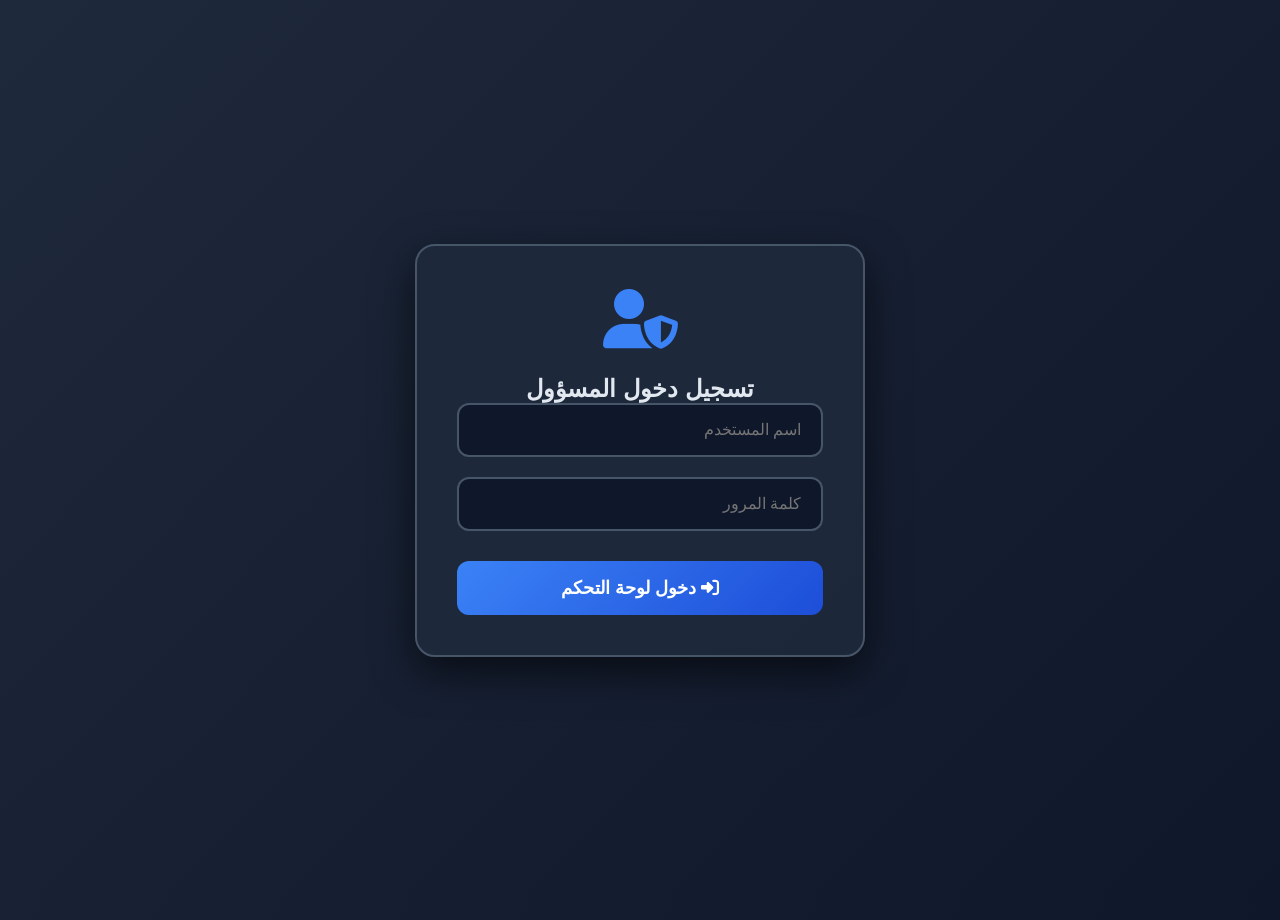
==== commit 9473ad53: "Update index.html" ====
--- a/admin/index.html
+++ b/admin/index.html
@@ -3,284 +3,129 @@
 <head>
     <meta charset="UTF-8">
     <meta name="viewport" content="width=device-width, initial-scale=1.0">
-    <title>النظام الإداري المتقدم - هيئة KR الرقمية</title>
+    <title>لوحة تحكم الإدارة - نظام تفعيل الهويات</title>
     <link rel="stylesheet" href="https://cdnjs.cloudflare.com/ajax/libs/font-awesome/6.4.0/css/all.min.css">
     <style>
-        :root {
-            --primary: #1e3a8a;
-            --secondary: #3b82f6;
-            --success: #10b981;
-            --warning: #f59e0b;
-            --danger: #ef4444;
-            --dark: #1f2937;
-            --light: #f8fafc;
-            --sidebar: #111827;
-        }
-        
+        /* ===== أساسيات التصميم ===== */
         * {
-            margin: 0;
-            padding: 0;
-            box-sizing: border-box;
+            margin: 0; padding: 0; box-sizing: border-box;
             font-family: 'Segoe UI', Tahoma, Geneva, Verdana, sans-serif;
         }
-        
+
         body {
-            background: var(--light);
-            color: var(--dark);
-            display: flex;
+            background: linear-gradient(135deg, #1e293b 0%, #0f172a 100%);
             min-height: 100vh;
-        }
-        
-        /* القائمة الجانبية */
-        .sidebar {
-            width: 280px;
-            background: var(--sidebar);
+            color: #e2e8f0;
+            padding-bottom: 20px;
+        }
+
+        /* ===== شاشة تسجيل الدخول ===== */
+        .login-container {
+            display: flex;
+            justify-content: center;
+            align-items: center;
+            min-height: 100vh;
+            padding: 20px;
+            background: linear-gradient(135deg, #1e293b 0%, #0f172a 100%);
+        }
+
+        .login-box {
+            background: rgba(30, 41, 59, 0.95);
+            padding: 40px;
+            border-radius: 20px;
+            width: 100%;
+            max-width: 450px;
+            border: 2px solid #475569;
+            box-shadow: 0 15px 40px rgba(0,0,0,0.6);
+            text-align: center;
+        }
+
+        .login-logo {
+            font-size: 60px;
+            color: #3b82f6;
+            margin-bottom: 20px;
+        }
+
+        .login-input {
+            width: 100%;
+            padding: 16px 20px;
+            margin-bottom: 20px;
+            background: #0f172a;
+            border: 2px solid #475569;
+            border-radius: 12px;
             color: white;
-            height: 100vh;
-            position: fixed;
-            right: 0;
+            font-size: 16px;
+            transition: all 0.3s;
+        }
+
+        .login-input:focus {
+            outline: none;
+            border-color: #3b82f6;
+            box-shadow: 0 0 0 3px rgba(59, 130, 246, 0.2);
+        }
+
+        .login-btn {
+            width: 100%;
+            padding: 16px;
+            background: linear-gradient(135deg, #3b82f6, #1d4ed8);
+            color: white;
+            border: none;
+            border-radius: 12px;
+            font-size: 18px;
+            font-weight: 600;
+            cursor: pointer;
+            transition: all 0.3s;
+            margin-top: 10px;
+        }
+
+        .login-btn:hover {
+            transform: translateY(-2px);
+            box-shadow: 0 5px 20px rgba(59, 130, 246, 0.4);
+        }
+
+        /* ===== الهيدر الرئيسي ===== */
+        .admin-header {
+            background: linear-gradient(135deg, #1e293b, #334155);
+            padding: 20px 30px;
+            display: flex;
+            justify-content: space-between;
+            align-items: center;
+            border-bottom: 2px solid #475569;
+            position: sticky;
             top: 0;
-            overflow-y: auto;
-            box-shadow: 5px 0 15px rgba(0,0,0,0.1);
-        }
-        
-        .sidebar-header {
-            padding: 25px 20px;
-            border-bottom: 1px solid #374151;
-            text-align: center;
-        }
-        
-        .sidebar-header i {
-            font-size: 40px;
-            color: #3b82f6;
-            margin-bottom: 10px;
-        }
-        
-        .sidebar-header h2 {
-            font-size: 20px;
-            color: white;
-        }
-        
-        .sidebar-menu {
-            padding: 20px 0;
-        }
-        
-        .menu-item {
-            padding: 15px 25px;
+            z-index: 1000;
+        }
+
+        .header-left {
             display: flex;
             align-items: center;
             gap: 15px;
-            cursor: pointer;
-            transition: all 0.3s;
-            border-right: 4px solid transparent;
-        }
-        
-        .menu-item:hover {
-            background: #1f2937;
-            border-right-color: #3b82f6;
-        }
-        
-        .menu-item.active {
-            background: #1f2937;
-            border-right-color: #3b82f6;
-            color: #3b82f6;
-        }
-        
-        .menu-item i {
-            width: 20px;
-            text-align: center;
-        }
-        
-        .menu-badge {
+        }
+
+        .admin-avatar {
+            width: 50px;
+            height: 50px;
             background: #3b82f6;
-            color: white;
-            font-size: 12px;
-            padding: 2px 8px;
-            border-radius: 10px;
-            margin-right: auto;
-        }
-        
-        /* المحتوى الرئيسي */
-        .main-content {
-            flex: 1;
-            margin-right: 280px;
-            min-height: 100vh;
-        }
-        
-        /* الهيدر */
-        .admin-header {
-            background: white;
-            padding: 15px 30px;
-            box-shadow: 0 2px 10px rgba(0,0,0,0.1);
-            display: flex;
-            justify-content: space-between;
-            align-items: center;
-            position: sticky;
-            top: 0;
-            z-index: 100;
-        }
-        
-        .page-title {
-            font-size: 24px;
-            color: var(--primary);
-            display: flex;
-            align-items: center;
-            gap: 15px;
-        }
-        
-        .admin-actions {
-            display: flex;
-            align-items: center;
-            gap: 20px;
-        }
-        
-        .admin-info {
-            display: flex;
-            align-items: center;
-            gap: 15px;
-        }
-        
-        .admin-avatar {
-            width: 40px;
-            height: 40px;
             border-radius: 50%;
-            background: var(--primary);
-            color: white;
             display: flex;
             align-items: center;
             justify-content: center;
-            font-weight: bold;
-        }
-        
+            font-size: 24px;
+            color: white;
+        }
+
+        .admin-info h2 {
+            color: #60a5fa;
+            margin-bottom: 5px;
+        }
+
+        .admin-info p {
+            color: #94a3b8;
+            font-size: 14px;
+        }
+
         .logout-btn {
-            background: var(--danger);
-            color: white;
-            border: none;
-            padding: 8px 15px;
-            border-radius: 5px;
-            cursor: pointer;
-            display: flex;
-            align-items: center;
-            gap: 8px;
-        }
-        
-        /* المحتوى */
-        .content-wrapper {
-            padding: 30px;
-        }
-        
-        /* حاوية الصفحات */
-        .page-container {
-            display: none;
-        }
-        
-        .page-container.active {
-            display: block;
-            animation: fadeIn 0.3s ease;
-        }
-        
-        @keyframes fadeIn {
-            from { opacity: 0; transform: translateY(20px); }
-            to { opacity: 1; transform: translateY(0); }
-        }
-        
-        /* بطاقات الإحصائيات */
-        .stats-grid {
-            display: grid;
-            grid-template-columns: repeat(4, 1fr);
-            gap: 20px;
-            margin-bottom: 30px;
-        }
-        
-        .stat-card {
-            background: white;
-            padding: 25px;
-            border-radius: 15px;
-            text-align: center;
-            box-shadow: 0 5px 15px rgba(0,0,0,0.08);
-            transition: transform 0.3s;
-        }
-        
-        .stat-card:hover {
-            transform: translateY(-5px);
-        }
-        
-        .stat-icon {
-            font-size: 40px;
-            margin-bottom: 15px;
-            width: 70px;
-            height: 70px;
-            border-radius: 50%;
-            display: flex;
-            align-items: center;
-            justify-content: center;
-            margin: 0 auto 15px;
-            color: white;
-        }
-        
-        .stat-1 .stat-icon { background: linear-gradient(135deg, var(--primary), var(--secondary)); }
-        .stat-2 .stat-icon { background: linear-gradient(135deg, var(--success), #059669); }
-        .stat-3 .stat-icon { background: linear-gradient(135deg, var(--warning), #d97706); }
-        .stat-4 .stat-icon { background: linear-gradient(135deg, #8b5cf6, var(--primary)); }
-        
-        .stat-number {
-            font-size: 36px;
-            font-weight: 800;
-            margin-bottom: 10px;
-            color: var(--dark);
-        }
-        
-        .stat-label {
-            color: #6b7280;
-            font-size: 14px;
-        }
-        
-        /* أدوات البحث والفلترة */
-        .search-section {
-            background: white;
-            border-radius: 15px;
-            padding: 25px;
-            margin-bottom: 30px;
-            box-shadow: 0 5px 15px rgba(0,0,0,0.08);
-        }
-        
-        .search-header {
-            display: flex;
-            justify-content: space-between;
-            align-items: center;
-            margin-bottom: 20px;
-        }
-        
-        .search-title {
-            font-size: 20px;
-            color: var(--dark);
-            display: flex;
-            align-items: center;
-            gap: 10px;
-        }
-        
-        .search-box {
-            display: flex;
-            gap: 15px;
-            align-items: center;
-        }
-        
-        .search-input {
-            padding: 12px 20px;
-            border: 2px solid #e5e7eb;
-            border-radius: 10px;
-            width: 300px;
-            font-size: 16px;
-            transition: all 0.3s;
-        }
-        
-        .search-input:focus {
-            outline: none;
-            border-color: var(--primary);
-        }
-        
-        .search-btn {
-            background: var(--primary);
+            background: #dc2626;
             color: white;
             border: none;
             padding: 12px 25px;
@@ -290,1830 +135,1694 @@
             display: flex;
             align-items: center;
             gap: 10px;
-        }
-        
+            transition: all 0.3s;
+        }
+
+        .logout-btn:hover {
+            background: #b91c1c;
+            transform: translateY(-2px);
+        }
+
+        /* ===== شريط البحث ===== */
+        .search-container {
+            padding: 25px 30px;
+            background: #0f172a;
+            border-bottom: 1px solid #334155;
+        }
+
+        .search-box {
+            display: flex;
+            gap: 15px;
+            align-items: center;
+        }
+
+        .search-input {
+            flex: 1;
+            padding: 16px 25px;
+            background: #1e293b;
+            border: 2px solid #475569;
+            border-radius: 12px;
+            color: white;
+            font-size: 16px;
+            transition: all 0.3s;
+        }
+
+        .search-input:focus {
+            outline: none;
+            border-color: #3b82f6;
+        }
+
+        .search-btn {
+            background: linear-gradient(135deg, #3b82f6, #1d4ed8);
+            color: white;
+            border: none;
+            padding: 16px 30px;
+            border-radius: 12px;
+            cursor: pointer;
+            font-weight: 600;
+            display: flex;
+            align-items: center;
+            gap: 10px;
+            transition: all 0.3s;
+        }
+
         .search-btn:hover {
-            background: var(--secondary);
-        }
-        
-        /* أزرار الفلترة */
-        .filter-buttons {
-            display: flex;
+            transform: translateY(-2px);
+            box-shadow: 0 5px 15px rgba(59, 130, 246, 0.4);
+        }
+
+        /* ===== بطاقات الإحصائيات ===== */
+        .stats-grid {
+            display: grid;
+            grid-template-columns: repeat(auto-fit, minmax(250px, 1fr));
+            gap: 25px;
+            padding: 30px;
+        }
+
+        .stat-card {
+            background: linear-gradient(135deg, #1e293b, #334155);
+            padding: 30px;
+            border-radius: 15px;
+            border: 2px solid #475569;
+            transition: all 0.3s;
+            cursor: pointer;
+            position: relative;
+            overflow: hidden;
+        }
+
+        .stat-card:hover {
+            transform: translateY(-5px);
+            border-color: #3b82f6;
+        }
+
+        .stat-card::before {
+            content: '';
+            position: absolute;
+            top: 0;
+            right: 0;
+            width: 100px;
+            height: 100px;
+            background: rgba(59, 130, 246, 0.1);
+            border-radius: 50%;
+            transform: translate(30px, -30px);
+        }
+
+        .stat-icon {
+            font-size: 40px;
+            margin-bottom: 20px;
+        }
+
+        .stat-card.total .stat-icon { color: #60a5fa; }
+        .stat-card.pending .stat-icon { color: #f59e0b; }
+        .stat-card.accepted .stat-icon { color: #10b981; }
+        .stat-card.active .stat-icon { color: #8b5cf6; }
+        .stat-card.banned .stat-icon { color: #ef4444; }
+
+        .stat-number {
+            font-size: 42px;
+            font-weight: bold;
+            margin: 15px 0;
+            background: linear-gradient(135deg, #e2e8f0, #cbd5e1);
+            -webkit-background-clip: text;
+            -webkit-text-fill-color: transparent;
+        }
+
+        .stat-title {
+            color: #94a3b8;
+            font-size: 16px;
+            font-weight: 500;
+        }
+
+        .stat-change {
+            display: flex;
+            align-items: center;
+            gap: 5px;
+            font-size: 14px;
+            margin-top: 10px;
+        }
+
+        .stat-change.positive { color: #10b981; }
+        .stat-change.negative { color: #ef4444; }
+
+        /* ===== القوائم والأزرار الرئيسية ===== */
+        .actions-grid {
+            display: grid;
+            grid-template-columns: repeat(auto-fit, minmax(300px, 1fr));
+            gap: 25px;
+            padding: 0 30px 30px;
+        }
+
+        .action-card {
+            background: linear-gradient(135deg, #1e293b, #334155);
+            padding: 30px;
+            border-radius: 15px;
+            border: 2px solid #475569;
+            transition: all 0.3s;
+        }
+
+        .action-card:hover {
+            transform: translateY(-3px);
+            border-color: #3b82f6;
+            box-shadow: 0 10px 25px rgba(0,0,0,0.3);
+        }
+
+        .action-header {
+            display: flex;
+            align-items: center;
             gap: 15px;
-            flex-wrap: wrap;
-        }
-        
-        .filter-btn {
-            padding: 10px 20px;
-            border: 2px solid #e5e7eb;
-            background: white;
+            margin-bottom: 25px;
+            padding-bottom: 15px;
+            border-bottom: 2px solid #475569;
+        }
+
+        .action-header i {
+            font-size: 28px;
+            color: #3b82f6;
+        }
+
+        .action-header h3 {
+            color: #e2e8f0;
+            font-size: 20px;
+        }
+
+        .action-form {
+            display: flex;
+            flex-direction: column;
+            gap: 20px;
+        }
+
+        .form-group {
+            display: flex;
+            flex-direction: column;
+            gap: 8px;
+        }
+
+        .form-label {
+            color: #94a3b8;
+            font-size: 14px;
+            font-weight: 500;
+        }
+
+        .form-input, .form-select, .form-textarea {
+            padding: 14px 18px;
+            background: #0f172a;
+            border: 2px solid #475569;
             border-radius: 10px;
+            color: white;
+            font-size: 16px;
+            transition: all 0.3s;
+        }
+
+        .form-input:focus, .form-select:focus, .form-textarea:focus {
+            outline: none;
+            border-color: #3b82f6;
+            box-shadow: 0 0 0 3px rgba(59, 130, 246, 0.2);
+        }
+
+        .form-textarea {
+            min-height: 120px;
+            resize: vertical;
+        }
+
+        .radio-group {
+            display: flex;
+            gap: 25px;
+            margin-top: 5px;
+        }
+
+        .radio-option {
+            display: flex;
+            align-items: center;
+            gap: 10px;
             cursor: pointer;
-            font-weight: 500;
+        }
+
+        .radio-option input[type="radio"] {
+            width: 20px;
+            height: 20px;
+        }
+
+        .duration-input {
+            display: flex;
+            align-items: center;
+            gap: 15px;
+            margin-top: 10px;
+        }
+
+        .duration-input input {
+            width: 120px;
+        }
+
+        .duration-input select {
+            flex: 1;
+        }
+
+        .file-upload {
+            border: 3px dashed #475569;
+            border-radius: 10px;
+            padding: 25px;
+            text-align: center;
+            cursor: pointer;
             transition: all 0.3s;
+        }
+
+        .file-upload:hover {
+            border-color: #3b82f6;
+            background: rgba(59, 130, 246, 0.05);
+        }
+
+        .file-upload i {
+            font-size: 40px;
+            color: #475569;
+            margin-bottom: 15px;
+        }
+
+        .action-buttons {
+            display: flex;
+            gap: 15px;
+            margin-top: 25px;
+        }
+
+        .btn {
+            padding: 14px 30px;
+            border: none;
+            border-radius: 10px;
+            font-weight: 600;
+            cursor: pointer;
+            transition: all 0.3s;
+            flex: 1;
             display: flex;
             align-items: center;
+            justify-content: center;
+            gap: 10px;
+            font-size: 16px;
+        }
+
+        .btn-primary {
+            background: linear-gradient(135deg, #3b82f6, #1d4ed8);
+            color: white;
+        }
+
+        .btn-danger {
+            background: linear-gradient(135deg, #ef4444, #dc2626);
+            color: white;
+        }
+
+        .btn-success {
+            background: linear-gradient(135deg, #10b981, #059669);
+            color: white;
+        }
+
+        .btn-warning {
+            background: linear-gradient(135deg, #f59e0b, #d97706);
+            color: white;
+        }
+
+        .btn:hover {
+            transform: translateY(-2px);
+            box-shadow: 0 5px 15px rgba(0,0,0,0.3);
+        }
+
+        /* ===== جدول الطلبات ===== */
+        .requests-section {
+            padding: 0 30px 30px;
+        }
+
+        .section-header {
+            display: flex;
+            justify-content: space-between;
+            align-items: center;
+            margin-bottom: 25px;
+            padding-bottom: 15px;
+            border-bottom: 2px solid #475569;
+        }
+
+        .section-header h2 {
+            color: #60a5fa;
+            font-size: 24px;
+        }
+
+        .filters {
+            display: flex;
+            gap: 15px;
+            align-items: center;
+        }
+
+        .filter-select {
+            padding: 12px 20px;
+            background: #1e293b;
+            border: 2px solid #475569;
+            border-radius: 10px;
+            color: white;
+            min-width: 150px;
+        }
+
+        .requests-table-container {
+            background: linear-gradient(135deg, #1e293b, #334155);
+            border-radius: 15px;
+            border: 2px solid #475569;
+            overflow: hidden;
+        }
+
+        .table-header {
+            display: grid;
+            grid-template-columns: 80px 120px 1fr 150px 150px 120px 150px 120px;
+            background: #0f172a;
+            padding: 18px 25px;
+            font-weight: bold;
+            border-bottom: 2px solid #475569;
+            color: #94a3b8;
+        }
+
+        .table-row {
+            display: grid;
+            grid-template-columns: 80px 120px 1fr 150px 150px 120px 150px 120px;
+            padding: 18px 25px;
+            border-bottom: 1px solid #334155;
+            align-items: center;
+            transition: all 0.3s;
+        }
+
+        .table-row:hover {
+            background: rgba(59, 130, 246, 0.1);
+        }
+
+        .table-row:last-child {
+            border-bottom: none;
+        }
+
+        .status-badge {
+            padding: 8px 16px;
+            border-radius: 20px;
+            font-size: 12px;
+            font-weight: bold;
+            text-align: center;
+            display: inline-block;
+        }
+
+        .status-pending {
+            background: #fef3c7;
+            color: #92400e;
+        }
+
+        .status-accepted {
+            background: #d1fae5;
+            color: #065f46;
+        }
+
+        .status-rejected {
+            background: #fee2e2;
+            color: #991b1b;
+        }
+
+        .status-banned {
+            background: #fecaca;
+            color: #7f1d1d;
+        }
+
+        .action-buttons-small {
+            display: flex;
             gap: 8px;
         }
-        
-        .filter-btn:hover {
-            border-color: var(--primary);
-            color: var(--primary);
-        }
-        
-        .filter-btn.active {
-            background: var(--primary);
-            color: white;
-            border-color: var(--primary);
-        }
-        
-        /* جدول البيانات */
-        .data-table-container {
-            background: white;
-            border-radius: 15px;
-            overflow: hidden;
-            box-shadow: 0 5px 15px rgba(0,0,0,0.08);
-        }
-        
-        .data-table {
-            width: 100%;
-            border-collapse: collapse;
-        }
-        
-        .data-table th {
-            background: var(--light);
-            padding: 18px 20px;
-            text-align: right;
-            color: var(--dark);
-            font-weight: 700;
-            border-bottom: 3px solid var(--primary);
-        }
-        
-        .data-table td {
-            padding: 18px 20px;
-            border-bottom: 1px solid #e5e7eb;
-        }
-        
-        /* أزرار الإجراءات */
-        .action-buttons {
-            display: flex;
-            gap: 10px;
-        }
-        
-        .action-btn {
+
+        .btn-small {
             padding: 8px 15px;
             border: none;
             border-radius: 8px;
+            font-size: 12px;
+            font-weight: 600;
             cursor: pointer;
-            font-size: 14px;
-            font-weight: 600;
+            transition: all 0.3s;
             display: flex;
             align-items: center;
-            gap: 8px;
-            transition: all 0.3s;
-        }
-        
-        .action-btn:hover {
-            transform: translateY(-2px);
-            box-shadow: 0 5px 10px rgba(0,0,0,0.1);
-        }
-        
-        .btn-view {
-            background: var(--primary);
-            color: white;
-        }
-        
-        .btn-edit {
-            background: var(--warning);
-            color: white;
-        }
-        
-        .btn-delete {
-            background: var(--danger);
-            color: white;
-        }
-        
-        .btn-suspend {
-            background: #8b5cf6;
-            color: white;
-        }
-        
-        .btn-change {
-            background: var(--success);
-            color: white;
-        }
-        
-        /* نماذج */
-        .form-container {
-            background: white;
-            border-radius: 15px;
-            padding: 30px;
-            box-shadow: 0 5px 15px rgba(0,0,0,0.08);
-            max-width: 600px;
-            margin: 0 auto;
-        }
-        
-        .form-group {
-            margin-bottom: 25px;
-        }
-        
-        .form-label {
-            display: block;
-            margin-bottom: 10px;
-            color: var(--dark);
-            font-weight: 600;
-            display: flex;
-            align-items: center;
-            gap: 10px;
-        }
-        
-        .form-input, .form-select, .form-textarea {
-            width: 100%;
-            padding: 15px;
-            border: 2px solid #e5e7eb;
-            border-radius: 10px;
-            font-size: 16px;
-            transition: all 0.3s;
-        }
-        
-        .form-input:focus, .form-select:focus, .form-textarea:focus {
-            outline: none;
-            border-color: var(--primary);
-            box-shadow: 0 0 0 3px rgba(59, 130, 246, 0.1);
-        }
-        
-        .form-textarea {
-            min-height: 120px;
-            resize: vertical;
-        }
-        
-        .form-actions {
-            display: flex;
-            gap: 15px;
-            margin-top: 30px;
-        }
-        
-        .btn-submit {
-            background: var(--success);
-            color: white;
-            border: none;
-            padding: 15px 30px;
-            border-radius: 10px;
-            cursor: pointer;
-            font-size: 16px;
-            font-weight: 600;
-            flex: 1;
-        }
-        
-        .btn-cancel {
-            background: #6b7280;
-            color: white;
-            border: none;
-            padding: 15px 30px;
-            border-radius: 10px;
-            cursor: pointer;
-            font-size: 16px;
-            font-weight: 600;
-            flex: 1;
-        }
-        
-        /* رسائل فارغة */
-        .empty-state {
-            text-align: center;
-            padding: 60px 20px;
-            color: #6b7280;
-        }
-        
-        .empty-icon {
-            font-size: 60px;
-            margin-bottom: 20px;
-            opacity: 0.5;
-        }
-        
-        /* نافذة العرض */
+            gap: 5px;
+        }
+
+        /* ===== نافذة تفعيل الهوية ===== */
         .modal-overlay {
-            display: none;
             position: fixed;
             top: 0;
             left: 0;
             right: 0;
             bottom: 0;
-            background: rgba(0,0,0,0.5);
-            z-index: 1000;
+            background: rgba(0, 0, 0, 0.8);
+            display: none;
+            justify-content: center;
             align-items: center;
-            justify-content: center;
+            z-index: 2000;
             padding: 20px;
         }
-        
+
         .modal-overlay.active {
             display: flex;
         }
-        
+
         .modal {
-            background: white;
+            background: linear-gradient(135deg, #1e293b, #334155);
             border-radius: 20px;
-            padding: 40px;
-            max-width: 600px;
+            border: 2px solid #475569;
             width: 100%;
-            max-height: 80vh;
+            max-width: 800px;
+            max-height: 90vh;
             overflow-y: auto;
-        }
-        
+            box-shadow: 0 20px 50px rgba(0,0,0,0.5);
+        }
+
         .modal-header {
+            padding: 25px 30px;
+            border-bottom: 2px solid #475569;
             display: flex;
             justify-content: space-between;
             align-items: center;
-            margin-bottom: 30px;
-        }
-        
-        .modal-title {
-            font-size: 24px;
-            color: var(--primary);
-            display: flex;
-            align-items: center;
-            gap: 10px;
-        }
-        
-        .modal-close {
+        }
+
+        .modal-header h3 {
+            color: #60a5fa;
+            font-size: 22px;
+        }
+
+        .close-modal {
             background: none;
             border: none;
+            color: #94a3b8;
             font-size: 24px;
             cursor: pointer;
-            color: #6b7280;
-        }
-        
-        /* تخصيص للصفحات */
-        #activationRequests .data-table th:nth-child(1) { width: 15%; }
-        #activationRequests .data-table th:nth-child(2) { width: 20%; }
-        #activationRequests .data-table th:nth-child(3) { width: 15%; }
-        #activationRequests .data-table th:nth-child(4) { width: 15%; }
-        #activationRequests .data-table th:nth-child(5) { width: 15%; }
-        #activationRequests .data-table th:nth-child(6) { width: 10%; }
-        #activationRequests .data-table th:nth-child(7) { width: 10%; }
-        
-        /* تذييل */
-        .admin-footer {
+            transition: all 0.3s;
+        }
+
+        .close-modal:hover {
+            color: #ef4444;
+            transform: rotate(90deg);
+        }
+
+        .modal-content {
+            padding: 30px;
+        }
+
+        .user-details-grid {
+            display: grid;
+            grid-template-columns: repeat(auto-fit, minmax(250px, 1fr));
+            gap: 25px;
+            margin-bottom: 30px;
+        }
+
+        .detail-box {
+            background: #0f172a;
+            padding: 25px;
+            border-radius: 12px;
+            border: 1px solid #334155;
+        }
+
+        .detail-title {
+            color: #94a3b8;
+            font-size: 14px;
+            margin-bottom: 10px;
+        }
+
+        .detail-value {
+            color: white;
+            font-size: 18px;
+            font-weight: 600;
+        }
+
+        .id-photo-container {
             text-align: center;
-            padding: 20px;
-            color: #6b7280;
-            font-size: 14px;
-            border-top: 1px solid #e5e7eb;
-            margin-top: 50px;
-        }
-        
-        /* استجابة للشاشات الصغيرة */
+            margin: 30px 0;
+        }
+
+        .id-photo-container img {
+            max-width: 100%;
+            max-height: 300px;
+            border-radius: 12px;
+            border: 3px solid #475569;
+        }
+
+        .modal-actions {
+            display: flex;
+            gap: 15px;
+            margin-top: 30px;
+            padding-top: 30px;
+            border-top: 2px solid #475569;
+        }
+
+        .modal-actions .btn {
+            flex: 1;
+        }
+
+        /* ===== التنبيهات ===== */
+        .alert {
+            margin: 20px 30px;
+            padding: 20px 25px;
+            border-radius: 12px;
+            display: none;
+            align-items: center;
+            gap: 15px;
+            animation: slideIn 0.3s ease;
+        }
+
+        @keyframes slideIn {
+            from {
+                opacity: 0;
+                transform: translateY(-10px);
+            }
+            to {
+                opacity: 1;
+                transform: translateY(0);
+            }
+        }
+
+        .alert.show {
+            display: flex;
+        }
+
+        .alert.success {
+            background: linear-gradient(135deg, #d1fae5, #bbf7d0);
+            border: 2px solid #10b981;
+            color: #065f46;
+        }
+
+        .alert.error {
+            background: linear-gradient(135deg, #fee2e2, #fecaca);
+            border: 2px solid #ef4444;
+            color: #991b1b;
+        }
+
+        .alert.warning {
+            background: linear-gradient(135deg, #fef3c7, #fde68a);
+            border: 2px solid #f59e0b;
+            color: #92400e;
+        }
+
+        .alert.info {
+            background: linear-gradient(135deg, #dbeafe, #bfdbfe);
+            border: 2px solid #3b82f6;
+            color: #1e3a8a;
+        }
+
+        /* ===== تصميم متجاوب ===== */
         @media (max-width: 1200px) {
+            .table-header,
+            .table-row {
+                grid-template-columns: 60px 100px 1fr 120px 120px 100px 120px 100px;
+                font-size: 14px;
+            }
+            
             .stats-grid {
                 grid-template-columns: repeat(2, 1fr);
             }
         }
-        
+
+        @media (max-width: 992px) {
+            .table-header,
+            .table-row {
+                grid-template-columns: 50px 1fr 120px 100px 100px;
+                grid-template-areas:
+                    "no name status date actions"
+                    "id username job rank actions";
+            }
+            
+            .table-row > div:nth-child(1) { grid-area: no; }
+            .table-row > div:nth-child(2) { grid-area: id; }
+            .table-row > div:nth-child(3) { grid-area: name; }
+            .table-row > div:nth-child(4) { grid-area: username; }
+            .table-row > div:nth-child(5) { grid-area: job; }
+            .table-row > div:nth-child(6) { grid-area: rank; }
+            .table-row > div:nth-child(7) { grid-area: status; }
+            .table-row > div:nth-child(8) { grid-area: date; }
+            .table-row > div:nth-child(9) { grid-area: actions; }
+            
+            .table-header > div:nth-child(2),
+            .table-header > div:nth-child(4),
+            .table-header > div:nth-child(5),
+            .table-header > div:nth-child(6) {
+                display: none;
+            }
+            
+            .stats-grid {
+                grid-template-columns: 1fr;
+            }
+            
+            .actions-grid {
+                grid-template-columns: 1fr;
+            }
+        }
+
         @media (max-width: 768px) {
-            .sidebar {
-                width: 70px;
-            }
-            
-            .sidebar-header h2,
-            .menu-item span:not(.menu-badge) {
-                display: none;
-            }
-            
-            .main-content {
-                margin-right: 70px;
+            .admin-header {
+                flex-direction: column;
+                gap: 20px;
+                text-align: center;
+            }
+            
+            .header-left {
+                flex-direction: column;
             }
             
             .search-box {
                 flex-direction: column;
             }
             
-            .search-input {
+            .section-header {
+                flex-direction: column;
+                gap: 15px;
+                text-align: center;
+            }
+            
+            .filters {
+                flex-direction: column;
                 width: 100%;
             }
             
-            .stats-grid {
-                grid-template-columns: 1fr;
-            }
+            .filter-select {
+                width: 100%;
+            }
+            
+            .modal {
+                margin: 10px;
+                max-height: 95vh;
+            }
+            
+            .modal-actions {
+                flex-direction: column;
+            }
+        }
+
+        @media (max-width: 480px) {
+            .login-box {
+                padding: 30px 20px;
+            }
+            
+            .admin-header, .search-container, .stats-grid,
+            .actions-grid, .requests-section {
+                padding: 20px 15px;
+            }
+            
+            .stat-card, .action-card {
+                padding: 25px 20px;
+            }
+            
+            .btn {
+                padding: 12px 20px;
+                font-size: 14px;
+            }
+            
+            .table-row {
+                padding: 15px;
+                gap: 10px;
+            }
+        }
+
+        /* ===== تخصيص شريط التمرير ===== */
+        ::-webkit-scrollbar {
+            width: 10px;
+        }
+
+        ::-webkit-scrollbar-track {
+            background: #1e293b;
+            border-radius: 5px;
+        }
+
+        ::-webkit-scrollbar-thumb {
+            background: #475569;
+            border-radius: 5px;
+        }
+
+        ::-webkit-scrollbar-thumb:hover {
+            background: #64748b;
         }
     </style>
 </head>
 <body>
-    <!-- القائمة الجانبية -->
-    <aside class="sidebar">
-        <div class="sidebar-header">
-            <i class="fas fa-user-shield"></i>
-            <h2>النظام الإداري</h2>
-        </div>
-        
-        <div class="sidebar-menu">
-            <div class="menu-item active" onclick="showPage('dashboard')">
-                <i class="fas fa-tachometer-alt"></i>
-                <span>لوحة التحكم</span>
+    <!-- شاشة تسجيل الدخول -->
+    <div id="loginScreen" class="login-container">
+        <div class="login-box">
+            <div class="login-logo">
+                <i class="fas fa-user-shield"></i>
             </div>
-            
-            <div class="menu-item" onclick="showPage('activationRequests')">
-                <i class="fas fa-id-card"></i>
-                <span>طلبات التفعيل</span>
-                <span class="menu-badge" id="pendingBadge">0</span>
-            </div>
-            
-            <div class="menu-item" onclick="showPage('activeUsers')">
-                <i class="fas fa-users"></i>
-                <span>المستخدمين المفعلين</span>
-            </div>
-            
-            <div class="menu-item" onclick="showPage('suspendUser')">
-                <i class="fas fa-user-slash"></i>
-                <span>تعطيل حساب</span>
-            </div>
-            
-            <div class="menu-item" onclick="showPage('changeJob')">
-                <i class="fas fa-exchange-alt"></i>
-                <span>تغيير وظيفة</span>
-            </div>
-            
-            <div class="menu-item" onclick="showPage('viewLogs')">
-                <i class="fas fa-history"></i>
-                <span>سجلات النظام</span>
+            <h2>تسجيل دخول المسؤول</h2>
+            <input type="text" id="adminUsername" class="login-input" placeholder="اسم المستخدم">
+            <input type="password" id="adminPassword" class="login-input" placeholder="كلمة المرور">
+            <button class="login-btn" onclick="adminLogin()">
+                <i class="fas fa-sign-in-alt"></i> دخول لوحة التحكم
+            </button>
+            <div id="loginError" class="alert error" style="display: none; margin-top: 15px;">
+                <i class="fas fa-exclamation-circle"></i>
+                <span>خطأ في اسم المستخدم أو كلمة المرور</span>
             </div>
         </div>
-    </aside>
-    
-    <!-- المحتوى الرئيسي -->
-    <main class="main-content">
+    </div>
+
+    <!-- لوحة التحكم الرئيسية -->
+    <div id="adminDashboard" style="display: none;">
         <!-- الهيدر -->
         <header class="admin-header">
-            <h1 class="page-title" id="pageTitle">
-                <i class="fas fa-tachometer-alt"></i>
-                لوحة التحكم
-            </h1>
-            
-            <div class="admin-actions">
+            <div class="header-left">
+                <div class="admin-avatar">
+                    <i class="fas fa-user-cog"></i>
+                </div>
                 <div class="admin-info">
-                    <div class="admin-avatar" id="adminAvatar">م</div>
-                    <div>
-                        <div style="font-weight: 600;" id="adminName">المسؤول</div>
-                        <div style="font-size: 12px; color: #6b7280;">النظام الإداري</div>
-                    </div>
-                </div>
-                <button class="logout-btn" onclick="logout()">
-                    <i class="fas fa-sign-out-alt"></i>
-                    تسجيل خروج
+                    <h2>لوحة تحكم الإدارة</h2>
+                    <p id="adminWelcome">مرحباً، المسؤول العام</p>
+                </div>
+            </div>
+            <button class="logout-btn" onclick="adminLogout()">
+                <i class="fas fa-sign-out-alt"></i> تسجيل الخروج
+            </button>
+        </header>
+
+        <!-- شريط البحث -->
+        <div class="search-container">
+            <div class="search-box">
+                <input type="text" id="globalSearch" class="search-input" 
+                       placeholder="ابحث عن هوية، اسم مستخدم، رقم طلب...">
+                <button class="search-btn" onclick="performSearch()">
+                    <i class="fas fa-search"></i> بحث
                 </button>
             </div>
-        </header>
-        
-        <!-- محتوى الصفحات -->
-        <div class="content-wrapper">
-            <!-- الصفحة 1: لوحة التحكم -->
-            <div class="page-container active" id="dashboard">
-                <div class="stats-grid">
-                    <div class="stat-card stat-1">
-                        <div class="stat-icon">
-                            <i class="fas fa-file-alt"></i>
-                        </div>
-                        <div class="stat-number" id="totalRequests">0</div>
-                        <div class="stat-label">إجمالي الطلبات</div>
-                    </div>
-                    
-                    <div class="stat-card stat-2">
-                        <div class="stat-icon">
-                            <i class="fas fa-clock"></i>
-                        </div>
-                        <div class="stat-number" id="pendingRequests">0</div>
-                        <div class="stat-label">طلبات بانتظار المراجعة</div>
-                    </div>
-                    
-                    <div class="stat-card stat-3">
-                        <div class="stat-icon">
-                            <i class="fas fa-check-circle"></i>
-                        </div>
-                        <div class="stat-number" id="approvedRequests">0</div>
-                        <div class="stat-label">طلبات مقبولة</div>
-                    </div>
-                    
-                    <div class="stat-card stat-4">
-                        <div class="stat-icon">
-                            <i class="fas fa-user-check"></i>
-                        </div>
-                        <div class="stat-number" id="activeUsersCount">0</div>
-                        <div class="stat-label">مستخدمين مفعلين</div>
-                    </div>
-                </div>
-                
-                <div class="search-section">
-                    <div class="search-header">
-                        <h3 class="search-title">
-                            <i class="fas fa-search"></i>
-                            البحث السريع
-                        </h3>
-                    </div>
-                    
-                    <div class="search-box">
-                        <input type="text" class="search-input" id="globalSearch" placeholder="ابحث عن مستخدم أو طلب...">
-                        <button class="search-btn" onclick="globalSearch()">
-                            <i class="fas fa-search"></i>
-                            بحث
-                        </button>
-                    </div>
-                </div>
-                
-                <div class="data-table-container">
-                    <table class="data-table">
-                        <thead>
-                            <tr>
-                                <th>رقم الهوية</th>
-                                <th>الاسم</th>
-                                <th>الوظيفة</th>
-                                <th>الحالة</th>
-                                <th>التاريخ</th>
-                                <th>آخر نشاط</th>
-                                <th>الإجراءات</th>
-                            </tr>
-                        </thead>
-                        <tbody id="recentUsers">
-                            <!-- البيانات الأخيرة تظهر هنا -->
-                        </tbody>
-                    </table>
+        </div>
+
+        <!-- التنبيهات -->
+        <div id="alertContainer"></div>
+
+        <!-- بطاقات الإحصائيات -->
+        <div class="stats-grid">
+            <div class="stat-card total">
+                <i class="fas fa-file-alt stat-icon"></i>
+                <div class="stat-number" id="totalRequests">0</div>
+                <div class="stat-title">إجمالي الطلبات</div>
+                <div class="stat-change positive">
+                    <i class="fas fa-arrow-up"></i> 12% هذا الشهر
                 </div>
             </div>
             
-            <!-- الصفحة 2: طلبات التفعيل -->
-            <div class="page-container" id="activationRequests">
-                <div class="search-section">
-                    <div class="search-header">
-                        <h3 class="search-title">
-                            <i class="fas fa-id-card"></i>
-                            طلبات تفعيل الهوية
-                        </h3>
-                        
-                        <div class="search-box">
-                            <input type="text" class="search-input" id="searchRequests" placeholder="ابحث برقم الهوية أو الاسم...">
-                            <button class="search-btn" onclick="searchActivationRequests()">
-                                <i class="fas fa-search"></i>
-                                بحث
-                            </button>
-                        </div>
-                    </div>
-                    
-                    <div class="filter-buttons">
-                        <button class="filter-btn active" onclick="filterActivationRequests('all')">الكل</button>
-                        <button class="filter-btn" onclick="filterActivationRequests('pending')">قيد المراجعة</button>
-                        <button class="filter-btn" onclick="filterActivationRequests('approved')">مقبولة</button>
-                        <button class="filter-btn" onclick="filterActivationRequests('rejected')">مرفوضة</button>
-                        <button class="filter-btn" onclick="filterActivationRequests('today')">طلبات اليوم</button>
-                    </div>
-                </div>
-                
-                <div class="data-table-container">
-                    <table class="data-table">
-                        <thead>
-                            <tr>
-                                <th>رقم الطلب</th>
-                                <th>الاسم</th>
-                                <th>رقم الهوية</th>
-                                <th>الوظيفة المطلوبة</th>
-                                <th>التاريخ</th>
-                                <th>الحالة</th>
-                                <th>الإجراءات</th>
-                            </tr>
-                        </thead>
-                        <tbody id="requestsTable">
-                            <!-- طلبات التفعيل تظهر هنا -->
-                        </tbody>
-                    </table>
+            <div class="stat-card pending">
+                <i class="fas fa-clock stat-icon"></i>
+                <div class="stat-number" id="pendingRequests">0</div>
+                <div class="stat-title">طلبات بانتظار المراجعة</div>
+                <div class="stat-change positive">
+                    <i class="fas fa-arrow-up"></i> 5 جديد
                 </div>
             </div>
             
-            <!-- الصفحة 3: المستخدمين المفعلين -->
-            <div class="page-container" id="activeUsers">
-                <div class="search-section">
-                    <div class="search-header">
-                        <h3 class="search-title">
-                            <i class="fas fa-users"></i>
-                            المستخدمين المفعلين
-                        </h3>
-                        
-                        <div class="search-box">
-                            <input type="text" class="search-input" id="searchUsers" placeholder="ابحث عن مستخدم...">
-                            <button class="search-btn" onclick="searchActiveUsers()">
-                                <i class="fas fa-search"></i>
-                                بحث
-                            </button>
-                        </div>
-                    </div>
-                    
-                    <div class="filter-buttons">
-                        <button class="filter-btn active" onclick="filterUsers('all')">الكل</button>
-                        <button class="filter-btn" onclick="filterUsers('interior')">منسوبي الداخلية</button>
-                        <button class="filter-btn" onclick="filterUsers('health')">منسوبي الصحة</button>
-                        <button class="filter-btn" onclick="filterUsers('justice')">منسوبي العدل</button>
-                        <button class="filter-btn" onclick="filterUsers('citizen')">مواطنين</button>
-                    </div>
-                </div>
-                
-                <div class="data-table-container">
-                    <table class="data-table">
-                        <thead>
-                            <tr>
-                                <th>رقم الهوية</th>
-                                <th>الاسم</th>
-                                <th>اسم اللعبة</th>
-                                <th>الوظيفة</th>
-                                <th>المنصب</th>
-                                <th>تاريخ التفعيل</th>
-                                <th>الإجراءات</th>
-                            </tr>
-                        </thead>
-                        <tbody id="usersTable">
-                            <!-- المستخدمين المفعلين يظهرون هنا -->
-                        </tbody>
-                    </table>
+            <div class="stat-card accepted">
+                <i class="fas fa-check-circle stat-icon"></i>
+                <div class="stat-number" id="acceptedRequests">0</div>
+                <div class="stat-title">طلبات مقبولة</div>
+                <div class="stat-change positive">
+                    <i class="fas fa-arrow-up"></i> 8% زيادة
                 </div>
             </div>
             
-            <!-- الصفحة 4: تعطيل حساب -->
-            <div class="page-container" id="suspendUser">
-                <div class="form-container">
-                    <h2 class="page-title" style="margin-bottom: 30px;">
-                        <i class="fas fa-user-slash"></i>
-                        تعطيل حساب مستخدم
-                    </h2>
-                    
+            <div class="stat-card active">
+                <i class="fas fa-users stat-icon"></i>
+                <div class="stat-number" id="activeUsers">0</div>
+                <div class="stat-title">مستخدمين مفعلين</div>
+                <div class="stat-change positive">
+                    <i class="fas fa-arrow-up"></i> 15 جديد
+                </div>
+            </div>
+        </div>
+
+        <!-- القوائم الرئيسية -->
+        <div class="actions-grid">
+            <!-- تعطيل حساب -->
+            <div class="action-card">
+                <div class="action-header">
+                    <i class="fas fa-user-slash"></i>
+                    <h3>تعطيل حساب</h3>
+                </div>
+                <form class="action-form" onsubmit="banAccount(event)">
                     <div class="form-group">
-                        <label class="form-label">
-                            <i class="fas fa-search"></i>
-                            البحث عن المستخدم
-                        </label>
-                        <div style="display: flex; gap: 10px;">
-                            <input type="text" class="form-input" id="searchUserToSuspend" 
-                                   placeholder="أدخل رقم الهوية أو اسم المستخدم..." 
-                                   style="flex: 1;">
-                            <button class="search-btn" onclick="searchUserForSuspension()" 
-                                    style="padding: 10px 20px;">
-                                <i class="fas fa-search"></i>
-                            </button>
-                        </div>
-                    </div>
-                    
-                    <div class="form-group" id="userInfoSection" style="display: none;">
-                        <div style="background: #f8fafc; padding: 20px; border-radius: 10px;">
-                            <h4 style="margin-bottom: 15px; color: var(--primary);">معلومات المستخدم</h4>
-                            <div id="userInfoDetails"></div>
-                        </div>
+                        <label class="form-label">رقم الهوية أو اسم الحساب</label>
+                        <input type="text" id="banIdentity" class="form-input" 
+                               placeholder="أدخل رقم الهوية أو اسم المستخدم" required>
                     </div>
                     
                     <div class="form-group">
-                        <label class="form-label">
-                            <i class="fas fa-ban"></i>
-                            نوع التعطيل
-                        </label>
-                        <div style="display: flex; gap: 15px; margin-top: 10px;">
-                            <label style="flex: 1; cursor: pointer;">
-                                <input type="radio" name="suspensionType" value="temporary" checked>
-                                <span style="margin-right: 10px;">تعطيل مؤقت</span>
+                        <label class="form-label">سبب التعطيل</label>
+                        <textarea id="banReason" class="form-textarea" 
+                                  placeholder="اكتب سبب تعطيل الحساب..." required></textarea>
+                    </div>
+                    
+                    <div class="form-group">
+                        <label class="form-label">دليل (اختياري)</label>
+                        <div class="file-upload" onclick="document.getElementById('banEvidence').click()">
+                            <i class="fas fa-cloud-upload-alt"></i>
+                            <p>انقر لرفع صورة أو ملف دليل</p>
+                            <input type="file" id="banEvidence" style="display: none;" 
+                                   accept="image/*,.pdf,.doc,.docx">
+                        </div>
+                        <small id="banFileInfo" style="color: #94a3b8; display: none;"></small>
+                    </div>
+                    
+                    <div class="form-group">
+                        <label class="form-label">نوع التعطيل</label>
+                        <div class="radio-group">
+                            <label class="radio-option">
+                                <input type="radio" name="banType" value="permanent" checked>
+                                <span>دائم</span>
                             </label>
-                            <label style="flex: 1; cursor: pointer;">
-                                <input type="radio" name="suspensionType" value="permanent">
-                                <span style="margin-right: 10px;">تعطيل دائم</span>
+                            <label class="radio-option">
+                                <input type="radio" name="banType" value="temporary">
+                                <span>مؤقت</span>
                             </label>
                         </div>
                     </div>
                     
-                    <div class="form-group" id="durationSection">
-                        <label class="form-label">
-                            <i class="fas fa-clock"></i>
-                            مدة التعطيل
-                        </label>
-                        <select class="form-select" id="suspensionDuration">
-                            <option value="1">24 ساعة</option>
-                            <option value="3">3 أيام</option>
-                            <option value="7">أسبوع</option>
-                            <option value="30">شهر</option>
-                            <option value="custom">مخصص</option>
-                        </select>
+                    <div id="durationSection" style="display: none;">
+                        <div class="form-group">
+                            <label class="form-label">مدة التعطيل</label>
+                            <div class="duration-input">
+                                <input type="number" id="banDuration" class="form-input" 
+                                       placeholder="المدة" min="1" value="7">
+                                <select id="banDurationUnit" class="form-select">
+                                    <option value="hours">ساعات</option>
+                                    <option value="days" selected>أيام</option>
+                                    <option value="weeks">أسابيع</option>
+                                    <option value="months">شهور</option>
+                                </select>
+                            </div>
+                        </div>
                     </div>
                     
-                    <div class="form-group" id="customDurationSection" style="display: none;">
-                        <label class="form-label">
-                            <i class="fas fa-calendar-alt"></i>
-                            تحديد المدة
-                        </label>
-                        <input type="number" class="form-input" id="customDuration" 
-                               placeholder="عدد الأيام" min="1" max="365">
+                    <div class="action-buttons">
+                        <button type="submit" class="btn btn-danger">
+                            <i class="fas fa-ban"></i> تعطيل الحساب
+                        </button>
+                        <button type="button" class="btn" onclick="clearBanForm()">
+                            <i class="fas fa-times"></i> إلغاء
+                        </button>
+                    </div>
+                </form>
+            </div>
+
+            <!-- تفعيل الهويات -->
+            <div class="action-card">
+                <div class="action-header">
+                    <i class="fas fa-id-card"></i>
+                    <h3>تفعيل الهويات</h3>
+                </div>
+                <form class="action-form" onsubmit="searchIdentity(event)">
+                    <div class="form-group">
+                        <label class="form-label">بحث عن هوية</label>
+                        <input type="text" id="searchIdentity" class="form-input" 
+                               placeholder="أدخل رقم الهوية للبحث" required>
                     </div>
                     
-                    <div class="form-group">
-                        <label class="form-label">
-                            <i class="fas fa-comment-alt"></i>
-                            سبب التعطيل
-                        </label>
-                        <textarea class="form-textarea" id="suspensionReason" 
-                                  placeholder="أدخل سبب التعطيل..."></textarea>
-                    </div>
-                    
-                    <div class="form-actions">
-                        <button class="btn-submit" onclick="suspendUser()">
-                            <i class="fas fa-ban"></i>
-                            تعطيل الحساب
-                        </button>
-                        <button class="btn-cancel" onclick="showPage('dashboard')">
-                            إلغاء
+                    <div class="action-buttons">
+                        <button type="submit" class="btn btn-primary">
+                            <i class="fas fa-search"></i> بحث عن الهوية
                         </button>
                     </div>
-                </div>
-            </div>
-            
-            <!-- الصفحة 5: تغيير وظيفة -->
-            <div class="page-container" id="changeJob">
-                <div class="form-container">
-                    <h2 class="page-title" style="margin-bottom: 30px;">
-                        <i class="fas fa-exchange-alt"></i>
-                        تغيير وظيفة مستخدم
-                    </h2>
-                    
-                    <div class="form-group">
-                        <label class="form-label">
-                            <i class="fas fa-search"></i>
-                            البحث عن المستخدم
-                        </label>
-                        <div style="display: flex; gap: 10px;">
-                            <input type="text" class="form-input" id="searchUserForJobChange" 
-                                   placeholder="أدخل رقم الهوية أو اسم المستخدم..." 
-                                   style="flex: 1;">
-                            <button class="search-btn" onclick="searchUserForJobChange()" 
-                                    style="padding: 10px 20px;">
-                                <i class="fas fa-search"></i>
+                </form>
+                
+                <div id="identityResult" style="display: none; margin-top: 20px;">
+                    <div style="background: #0f172a; padding: 20px; border-radius: 10px; border: 1px solid #334155;">
+                        <h4 style="color: #60a5fa; margin-bottom: 15px;">نتيجة البحث</h4>
+                        <div id="identityDetails"></div>
+                        <div class="action-buttons" style="margin-top: 20px;">
+                            <button class="btn btn-success" onclick="activateIdentity()">
+                                <i class="fas fa-check"></i> تفعيل
+                            </button>
+                            <button class="btn btn-danger" onclick="rejectIdentity()">
+                                <i class="fas fa-times"></i> رفض
+                            </button>
+                            <button class="btn btn-warning" onclick="showFullRequest()">
+                                <i class="fas fa-eye"></i> عرض كامل
                             </button>
                         </div>
                     </div>
-                    
-                    <div class="form-group" id="userJobInfoSection" style="display: none;">
-                        <div style="background: #f8fafc; padding: 20px; border-radius: 10px;">
-                            <h4 style="margin-bottom: 15px; color: var(--primary);">الوظيفة الحالية</h4>
-                            <div id="userJobInfo"></div>
-                        </div>
-                    </div>
-                    
-                    <div class="form-group">
-                        <label class="form-label">
-                            <i class="fas fa-briefcase"></i>
-                            الوظيفة الجديدة
-                        </label>
-                        <select class="form-select" id="newJob">
-                            <option value="">اختر الوظيفة الجديدة</option>
-                            <option value="citizen">مواطن</option>
-                            <option value="interior">منسوب وزارة الداخلية</option>
-                            <option value="health">منسوب وزارة الصحة</option>
-                            <option value="justice">منسوب وزارة العدل</option>
-                        </select>
-                    </div>
-                    
-                    <div class="form-group">
-                        <label class="form-label">
-                            <i class="fas fa-file-alt"></i>
-                            سبب التغيير
-                        </label>
-                        <select class="form-select" id="changeReason">
-                            <option value="">اختر سبب التغيير</option>
-                            <option value="retirement">تقاعد</option>
-                            <option value="resignation">استقالة</option>
-                            <option value="transfer">نقل</option>
-                            <option value="promotion">ترقية</option>
-                            <option value="demotion">تنزيل رتبة</option>
-                            <option value="other">سبب آخر</option>
-                        </select>
-                    </div>
-                    
-                    <div class="form-group" id="otherReasonSection" style="display: none;">
-                        <label class="form-label">
-                            <i class="fas fa-comment-alt"></i>
-                            اذكر السبب
-                        </label>
-                        <textarea class="form-textarea" id="otherReason" 
-                                  placeholder="أدخل سبب التغيير..."></textarea>
-                    </div>
-                    
-                    <div class="form-actions">
-                        <button class="btn-submit" onclick="changeUserJob()">
-                            <i class="fas fa-check"></i>
-                            تأكيد التغيير
-                        </button>
-                        <button class="btn-cancel" onclick="showPage('dashboard')">
-                            إلغاء
-                        </button>
-                    </div>
-                </div>
-            </div>
-            
-            <!-- الصفحة 6: سجلات النظام -->
-            <div class="page-container" id="viewLogs">
-                <div class="search-section">
-                    <div class="search-header">
-                        <h3 class="search-title">
-                            <i class="fas fa-history"></i>
-                            سجلات النظام
-                        </h3>
-                        
-                        <div class="search-box">
-                            <input type="date" class="form-input" id="logDate" 
-                                   style="width: 200px;">
-                            <select class="form-select" id="logType" style="width: 150px;">
-                                <option value="">كل الأنواع</option>
-                                <option value="login">تسجيل دخول</option>
-                                <option value="suspension">تعطيل</option>
-                                <option value="job_change">تغيير وظيفة</option>
-                                <option value="approval">قبول طلب</option>
-                                <option value="rejection">رفض طلب</option>
-                            </select>
-                            <button class="search-btn" onclick="filterLogs()">
-                                <i class="fas fa-filter"></i>
-                                تصفية
-                            </button>
-                        </div>
-                    </div>
-                </div>
-                
-                <div class="data-table-container">
-                    <table class="data-table">
-                        <thead>
-                            <tr>
-                                <th>#</th>
-                                <th>النوع</th>
-                                <th>الوصف</th>
-                                <th>المستخدم</th>
-                                <th>المسؤول</th>
-                                <th>التاريخ والوقت</th>
-                            </tr>
-                        </thead>
-                        <tbody id="logsTable">
-                            <!-- سجلات النظام تظهر هنا -->
-                        </tbody>
-                    </table>
                 </div>
             </div>
         </div>
-        
-        <!-- تذييل -->
-        <footer class="admin-footer">
-            <p>© 2024 هيئة KR الرقمية - النظام الإداري المتقدم | الإصدار 2.0</p>
-        </footer>
-    </main>
-    
-    <!-- نافذة عرض تفاصيل الطلب -->
-    <div class="modal-overlay" id="requestDetailsModal">
+
+        <!-- جدول الطلبات -->
+        <div class="requests-section">
+            <div class="section-header">
+                <h2><i class="fas fa-list-alt"></i> طلبات تفعيل الهوية</h2>
+                <div class="filters">
+                    <select id="statusFilter" class="filter-select" onchange="filterRequests()">
+                        <option value="all">جميع الطلبات</option>
+                        <option value="pending">قيد المراجعة</option>
+                        <option value="accepted">مقبولة</option>
+                        <option value="rejected">مرفوضة</option>
+                    </select>
+                    <select id="dateFilter" class="filter-select" onchange="filterRequests()">
+                        <option value="all">جميع الأوقات</option>
+                        <option value="today">اليوم</option>
+                        <option value="week">هذا الأسبوع</option>
+                        <option value="month">هذا الشهر</option>
+                    </select>
+                </div>
+            </div>
+            
+            <div class="requests-table-container">
+                <div class="table-header">
+                    <div>#</div>
+                    <div>رقم الهوية</div>
+                    <div>الاسم</div>
+                    <div>اسم المستخدم</div>
+                    <div>الوظيفة</div>
+                    <div>المنصب</div>
+                    <div>الحالة</div>
+                    <div>التاريخ</div>
+                    <div>الإجراءات</div>
+                </div>
+                
+                <div id="requestsTable">
+                    <!-- سيتم ملؤه بالجافاسكريبت -->
+                </div>
+            </div>
+            
+            <div style="text-align: center; margin-top: 25px; color: #94a3b8;">
+                <i class="fas fa-info-circle"></i>
+                <span>إجمالي الطلبات المعروضة: <span id="shownRequests">0</span> من <span id="totalShown">0</span></span>
+            </div>
+        </div>
+    </div>
+
+    <!-- نافذة تفعيل الهوية -->
+    <div id="activationModal" class="modal-overlay">
         <div class="modal">
             <div class="modal-header">
-                <h3 class="modal-title">
-                    <i class="fas fa-info-circle"></i>
-                    تفاصيل الطلب
-                </h3>
-                <button class="modal-close" onclick="closeModal()">
+                <h3><i class="fas fa-id-card"></i> تفعيل الهوية</h3>
+                <button class="close-modal" onclick="closeModal()">
                     <i class="fas fa-times"></i>
                 </button>
             </div>
-            <div id="requestDetailsContent">
-                <!-- محتوى تفاصيل الطلب -->
+            
+            <div class="modal-content">
+                <div class="user-details-grid" id="modalDetails">
+                    <!-- سيتم ملؤه بالجافاسكريبت -->
+                </div>
+                
+                <div class="id-photo-container">
+                    <img id="modalIdPhoto" src="" alt="صورة الهوية">
+                </div>
+                
+                <div class="modal-actions">
+                    <button class="btn btn-success" onclick="approveRequest()">
+                        <i class="fas fa-check-circle"></i> تفعيل الهوية
+                    </button>
+                    <button class="btn btn-danger" onclick="showRejectModal()">
+                        <i class="fas fa-times-circle"></i> رفض الطلب
+                    </button>
+                    <button class="btn" onclick="closeModal()">
+                        <i class="fas fa-times"></i> إغلاق
+                    </button>
+                </div>
             </div>
         </div>
     </div>
 
+    <!-- نافذة رفض الطلب -->
+    <div id="rejectModal" class="modal-overlay">
+        <div class="modal" style="max-width: 500px;">
+            <div class="modal-header">
+                <h3><i class="fas fa-times-circle"></i> رفض طلب التفعيل</h3>
+                <button class="close-modal" onclick="closeRejectModal()">
+                    <i class="fas fa-times"></i>
+                </button>
+            </div>
+            
+            <div class="modal-content">
+                <div class="form-group">
+                    <label class="form-label">سبب الرفض</label>
+                    <textarea id="rejectReason" class="form-textarea" 
+                              placeholder="اكتب سبب رفض طلب التفعيل..." rows="4" required></textarea>
+                </div>
+                
+                <div class="form-group">
+                    <label class="form-label">ملاحظات إضافية (اختياري)</label>
+                    <textarea id="rejectNotes" class="form-textarea" 
+                              placeholder="أي ملاحظات إضافية..." rows="3"></textarea>
+                </div>
+                
+                <div class="modal-actions">
+                    <button class="btn btn-danger" onclick="confirmReject()">
+                        <i class="fas fa-ban"></i> تأكيد الرفض
+                    </button>
+                    <button class="btn" onclick="closeRejectModal()">
+                        <i class="fas fa-times"></i> إلغاء
+                    </button>
+                </div>
+            </div>
+        </div>
+    </div>
+
     <script>
-        // بيانات التطبيق
-        let currentUser = null;
+        // ====== البيانات والمتغيرات ======
+        let currentAdmin = null;
         let allRequests = [];
-        let systemLogs = [];
-        let currentPage = 'dashboard';
-        
-        // عند تحميل الصفحة
+        let currentRequestId = null;
+        let selectedBanType = 'permanent';
+
+        // بيانات المسؤولين (يمكن تغييرها)
+        const ADMIN_CREDENTIALS = {
+            username: 'admin',
+            password: 'admin123',
+            name: 'المسؤول العام'
+        };
+
+        // ====== عند تحميل الصفحة ======
         document.addEventListener('DOMContentLoaded', function() {
-            console.log('النظام الإداري المتقدم - جاهز');
-            
-            // التحقق من تسجيل الدخول
+            console.log('لوحة تحكم الإدارة - جاهزة');
+            
+            // التحقق من تسجيل الدخول السابق
             checkAdminLogin();
             
+            // إعداد تفاعل نوع التعطيل
+            setupBanTypeToggle();
+            
+            // إعداد رفع الملفات
+            setupFileUpload();
+            
             // تحميل البيانات
-            loadAllData();
-            
-            // إعداد الأحداث
-            setupEvents();
-            
-            // تحديث البادج
-            updatePendingBadge();
-            
-            // إعداد تغيير نوع التعطيل
-            setupSuspensionType();
-            
-            // إعداد سبب التغيير
-            setupChangeReason();
+            loadRequestsData();
         });
-        
-        // التحقق من تسجيل الدخول
+
+        // ====== نظام تسجيل الدخول ======
         function checkAdminLogin() {
-            try {
-                const session = JSON.parse(localStorage.getItem('admin_session'));
-                
-                if (!session) {
-                    redirectToLogin('يجب تسجيل الدخول أولاً');
-                    return false;
+            const savedAdmin = localStorage.getItem('admin_logged_in');
+            if (savedAdmin) {
+                currentAdmin = JSON.parse(savedAdmin);
+                showDashboard();
+            }
+        }
+
+        function adminLogin() {
+            const username = document.getElementById('adminUsername').value.trim();
+            const password = document.getElementById('adminPassword').value;
+            const errorDiv = document.getElementById('loginError');
+
+            if (username === ADMIN_CREDENTIALS.username && password === ADMIN_CREDENTIALS.password) {
+                currentAdmin = {
+                    username: username,
+                    name: ADMIN_CREDENTIALS.name,
+                    loginTime: new Date().toISOString()
+                };
+                
+                localStorage.setItem('admin_logged_in', JSON.stringify(currentAdmin));
+                showDashboard();
+                showAlert('تم تسجيل الدخول بنجاح!', 'success');
+            } else {
+                errorDiv.style.display = 'flex';
+                setTimeout(() => {
+                    errorDiv.style.display = 'none';
+                }, 3000);
+            }
+        }
+
+        function showDashboard() {
+            document.getElementById('loginScreen').style.display = 'none';
+            document.getElementById('adminDashboard').style.display = 'block';
+            
+            if (currentAdmin) {
+                document.getElementById('adminWelcome').textContent = `مرحباً، ${currentAdmin.name}`;
+            }
+            
+            updateStatistics();
+            loadRequestsTable();
+        }
+
+        function adminLogout() {
+            localStorage.removeItem('admin_logged_in');
+            currentAdmin = null;
+            document.getElementById('adminDashboard').style.display = 'none';
+            document.getElementById('loginScreen').style.display = 'flex';
+            document.getElementById('adminUsername').value = '';
+            document.getElementById('adminPassword').value = '';
+        }
+
+        // ====== الإحصائيات ======
+        function updateStatistics() {
+            const requests = JSON.parse(localStorage.getItem('identityRequests') || '[]');
+            
+            const total = requests.length;
+            const pending = requests.filter(r => r.status === 'pending').length;
+            const accepted = requests.filter(r => r.status === 'accepted').length;
+            const activeUsers = requests.filter(r => r.status === 'accepted').length;
+            
+            document.getElementById('totalRequests').textContent = total;
+            document.getElementById('pendingRequests').textContent = pending;
+            document.getElementById('acceptedRequests').textContent = accepted;
+            document.getElementById('activeUsers').textContent = activeUsers;
+        }
+
+        // ====== نظام البحث ======
+        function performSearch() {
+            const query = document.getElementById('globalSearch').value.trim().toLowerCase();
+            if (!query) return;
+            
+            const requests = JSON.parse(localStorage.getItem('identityRequests') || '[]');
+            const results = requests.filter(request => {
+                return (
+                    request.id.toLowerCase().includes(query) ||
+                    request.fullName.toLowerCase().includes(query) ||
+                    request.gameUsername.toLowerCase().includes(query) ||
+                    request.gameId.includes(query) ||
+                    request.discordUsername.toLowerCase().includes(query)
+                );
+            });
+            
+            showSearchResults(results);
+        }
+
+        function showSearchResults(results) {
+            const table = document.getElementById('requestsTable');
+            table.innerHTML = '';
+            
+            if (results.length === 0) {
+                table.innerHTML = `
+                    <div class="table-row" style="text-align: center; padding: 40px; color: #94a3b8;">
+                        <i class="fas fa-search" style="font-size: 40px; margin-bottom: 15px;"></i>
+                        <div>لا توجد نتائج للبحث</div>
+                    </div>
+                `;
+                return;
+            }
+            
+            results.forEach((request, index) => {
+                const row = createRequestRow(request, index + 1);
+                table.appendChild(row);
+            });
+            
+            document.getElementById('shownRequests').textContent = results.length;
+            document.getElementById('totalShown').textContent = results.length;
+        }
+
+        // ====== نظام التعطيل ======
+        function setupBanTypeToggle() {
+            const banRadios = document.querySelectorAll('input[name="banType"]');
+            const durationSection = document.getElementById('durationSection');
+            
+            banRadios.forEach(radio => {
+                radio.addEventListener('change', function() {
+                    selectedBanType = this.value;
+                    durationSection.style.display = this.value === 'temporary' ? 'block' : 'none';
+                });
+            });
+        }
+
+        function setupFileUpload() {
+            const fileInput = document.getElementById('banEvidence');
+            const fileInfo = document.getElementById('banFileInfo');
+            
+            fileInput.addEventListener('change', function() {
+                if (this.files.length > 0) {
+                    const file = this.files[0];
+                    fileInfo.textContent = `تم اختيار: ${file.name} (${(file.size / 1024).toFixed(2)} KB)`;
+                    fileInfo.style.display = 'block';
                 }
-                
-                // التحقق من انتهاء الجلسة
-                const currentTime = new Date().getTime();
-                const sessionAge = currentTime - session.loginTime;
-                const eightHours = 8 * 60 * 60 * 1000;
-                
-                if (sessionAge > eightHours) {
-                    localStorage.removeItem('admin_session');
-                    redirectToLogin('انتهت مدة الجلسة');
-                    return false;
+            });
+        }
+
+        function banAccount(event) {
+            event.preventDefault();
+            
+            const identity = document.getElementById('banIdentity').value.trim();
+            const reason = document.getElementById('banReason').value.trim();
+            const fileInput = document.getElementById('banEvidence');
+            
+            if (!identity || !reason) {
+                showAlert('يرجى ملء جميع الحقول المطلوبة', 'error');
+                return;
+            }
+            
+            // البحث عن الحساب
+            const requests = JSON.parse(localStorage.getItem('identityRequests') || '[]');
+            const userRequests = requests.filter(r => 
+                r.gameId === identity || r.gameUsername.toLowerCase() === identity.toLowerCase()
+            );
+            
+            if (userRequests.length === 0) {
+                showAlert('لم يتم العثور على الحساب', 'error');
+                return;
+            }
+            
+            // إنشاء بيانات التعطيل
+            const banData = {
+                identity: identity,
+                reason: reason,
+                type: selectedBanType,
+                date: new Date().toLocaleString('ar-SA'),
+                admin: currentAdmin.name,
+                evidence: fileInput.files.length > 0 ? {
+                    name: fileInput.files[0].name,
+                    size: fileInput.files[0].size,
+                    type: fileInput.files[0].type
+                } : null
+            };
+            
+            if (selectedBanType === 'temporary') {
+                const duration = document.getElementById('banDuration').value;
+                const unit = document.getElementById('banDurationUnit').value;
+                banData.duration = { value: duration, unit: unit };
+                
+                const endDate = new Date();
+                switch(unit) {
+                    case 'hours': endDate.setHours(endDate.getHours() + parseInt(duration)); break;
+                    case 'days': endDate.setDate(endDate.getDate() + parseInt(duration)); break;
+                    case 'weeks': endDate.setDate(endDate.getDate() + (parseInt(duration) * 7)); break;
+                    case 'months': endDate.setMonth(endDate.getMonth() + parseInt(duration)); break;
                 }
-                
-                currentUser = session;
-                document.getElementById('adminName').textContent = session.username === 'owner' ? '👑 المالك' : '👨‍💼 المسؤول';
-                document.getElementById('adminAvatar').textContent = session.username.charAt(0).toUpperCase();
-                
-                return true;
-                
-            } catch (error) {
-                redirectToLogin('حدث خطأ في الجلسة');
-                return false;
-            }
-        }
-        
-        // توجيه لصفحة تسجيل الدخول
-        function redirectToLogin(message) {
-            alert('⛔ ' + message);
-            window.location.href = 'login.html';
-        }
-        
-        // تحميل جميع البيانات
-        function loadAllData() {
-            try {
-                // تحميل الطلبات
-                allRequests = JSON.parse(localStorage.getItem('identityRequests') || '[]');
-                
-                // تحميل سجلات النظام
-                systemLogs = JSON.parse(localStorage.getItem('system_logs') || '[]');
-                
-                // إذا لا توجد سجلات، أنشئ بعض السجلات التجريبية
-                if (systemLogs.length === 0) {
-                    createSampleLogs();
-                }
-                
-                // تحميل إحصائيات لوحة التحكم
-                loadDashboardStats();
-                
-                // تحميل المستخدمين الأخيرين
-                loadRecentUsers();
-                
-                // تحميل طلبات التفعيل
-                loadActivationRequests();
-                
-                // تحميل سجلات النظام
-                loadSystemLogs();
-                
-            } catch (error) {
-                console.error('خطأ في تحميل البيانات:', error);
-                showNotification('حدث خطأ في تحميل البيانات', 'error');
-            }
-        }
-        
-        // إنشاء سجلات تجريبية
-        function createSampleLogs() {
-            const sampleLogs = [
-                {
-                    id: 1,
-                    type: 'login',
-                    description: 'تسجيل دخول مسؤول',
-                    user: 'admin',
-                    admin: 'system',
-                    timestamp: new Date().toLocaleString('ar-SA')
-                },
-                {
-                    id: 2,
-                    type: 'approval',
-                    description: 'قبول طلب تفعيل هوية',
-                    user: 'أحمد محمد',
-                    admin: 'admin',
-                    timestamp: new Date(Date.now() - 3600000).toLocaleString('ar-SA')
-                },
-                {
-                    id: 3,
-                    type: 'rejection',
-                    description: 'رفض طلب تفعيل هوية',
-                    user: 'سارة علي',
-                    admin: 'admin',
-                    timestamp: new Date(Date.now() - 7200000).toLocaleString('ar-SA')
-                }
-            ];
-            
-            systemLogs = sampleLogs;
-            localStorage.setItem('system_logs', JSON.stringify(systemLogs));
-        }
-        
-        // تحميل إحصائيات لوحة التحكم
-        function loadDashboardStats() {
-            try {
-                const totalRequests = allRequests.length;
-                const pendingRequests = allRequests.filter(req => req.status === 'pending').length;
-                const approvedRequests = allRequests.filter(req => req.status === 'approved').length;
-                const activeUsers = allRequests.filter(req => req.status === 'approved').length;
-                
-                document.getElementById('totalRequests').textContent = totalRequests;
-                document.getElementById('pendingRequests').textContent = pendingRequests;
-                document.getElementById('approvedRequests').textContent = approvedRequests;
-                document.getElementById('activeUsersCount').textContent = activeUsers;
-                
-                // تحديث بادج الطلبات المعلقة
-                document.getElementById('pendingBadge').textContent = pendingRequests;
-                
-            } catch (error) {
-                console.error('خطأ في تحميل الإحصائيات:', error);
-            }
-        }
-        
-        // تحميل المستخدمين الأخيرين
-        function loadRecentUsers() {
-            try {
-                const tbody = document.getElementById('recentUsers');
-                tbody.innerHTML = '';
-                
-                // الحصول على آخر 10 طلبات مقبولة
-                const recentApproved = allRequests
-                    .filter(req => req.status === 'approved')
-                    .slice(-10)
-                    .reverse();
-                
-                if (recentApproved.length === 0) {
-                    tbody.innerHTML = `
-                        <tr>
-                            <td colspan="7" class="empty-state">
-                                <div class="empty-icon">
-                                    <i class="fas fa-users"></i>
-                                </div>
-                                <h3>لا توجد مستخدمين مفعلين</h3>
-                            </td>
-                        </tr>
-                    `;
-                    return;
-                }
-                
-                recentApproved.forEach(request => {
-                    const row = document.createElement('tr');
-                    
-                    // تحديد اسم الوظيفة
-                    const jobNames = {
-                        citizen: 'مواطن',
-                        interior: 'منسوب الداخلية',
-                        health: 'منسوب الصحة',
-                        justice: 'منسوب العدل'
-                    };
-                    
-                    const jobName = jobNames[request.job] || request.job || 'غير محدد';
-                    
-                    row.innerHTML = `
-                        <td><strong>${request.gameId || 'غير متوفر'}</strong></td>
-                        <td>${request.fullName || 'غير معروف'}</td>
-                        <td>${jobName}</td>
-                        <td><span style="color: #10b981; font-weight: 600;">مفعل</span></td>
-                        <td>${request.date || 'غير معروف'}</td>
-                        <td>${request.approvedDate || 'غير معروف'}</td>
-                        <td>
-                            <div class="action-buttons">
-                                <button class="action-btn btn-view" onclick="viewRequestDetails('${request.id}')">
-                                    <i class="fas fa-eye"></i>
-                                </button>
-                                <button class="action-btn btn-suspend" onclick="prepareSuspension('${request.id}')">
-                                    <i class="fas fa-user-slash"></i>
-                                </button>
-                            </div>
-                        </td>
-                    `;
-                    
-                    tbody.appendChild(row);
-                });
-                
-            } catch (error) {
-                console.error('خطأ في تحميل المستخدمين الأخيرين:', error);
-            }
-        }
-        
-        // تحميل طلبات التفعيل
-        function loadActivationRequests(filter = 'all') {
-            try {
-                const tbody = document.getElementById('requestsTable');
-                tbody.innerHTML = '';
-                
-                // تصفية الطلبات
-                let filteredRequests = allRequests;
-                if (filter !== 'all') {
-                    if (filter === 'today') {
-                        const today = new Date().toLocaleDateString('ar-SA').split(' ')[0];
-                        filteredRequests = allRequests.filter(req => 
-                            req.date && req.date.includes(today)
-                        );
-                    } else {
-                        filteredRequests = allRequests.filter(req => req.status === filter);
-                    }
-                }
-                
-                if (filteredRequests.length === 0) {
-                    tbody.innerHTML = `
-                        <tr>
-                            <td colspan="7" class="empty-state">
-                                <div class="empty-icon">
-                                    <i class="fas fa-inbox"></i>
-                                </div>
-                                <h3>لا توجد طلبات</h3>
-                            </td>
-                        </tr>
-                    `;
-                    return;
-                }
-                
-                filteredRequests.forEach((request, index) => {
-                    const row = document.createElement('tr');
-                    
-                    // تحديد الحالة
-                    let statusText, statusColor;
-                    switch (request.status) {
-                        case 'approved':
-                            statusText = 'مقبولة';
-                            statusColor = '#10b981';
-                            break;
-                        case 'rejected':
-                            statusText = 'مرفوضة';
-                            statusColor = '#ef4444';
-                            break;
-                        default:
-                            statusText = 'قيد المراجعة';
-                            statusColor = '#f59e0b';
-                    }
-                    
-                    // تحديد اسم الوظيفة
-                    const jobNames = {
-                        citizen: 'مواطن',
-                        interior: 'منسوب الداخلية',
-                        health: 'منسوب الصحة',
-                        justice: 'منسوب العدل'
-                    };
-                    
-                    const jobName = jobNames[request.job] || request.job || 'غير محدد';
-                    
-                    // أزرار الإجراءات
-                    let actionButtons = '';
-                    if (request.status === 'pending') {
-                        actionButtons = `
-                            <button class="action-btn btn-view" onclick="viewRequestDetails('${request.id}')">
-                                <i class="fas fa-eye"></i>
-                            </button>
-                            <button class="action-btn btn-submit" style="background: #10b981;" onclick="approveRequest('${request.id}')">
-                                <i class="fas fa-check"></i>
-                            </button>
-                            <button class="action-btn btn-delete" onclick="rejectRequest('${request.id}')">
-                                <i class="fas fa-times"></i>
-                            </button>
-                        `;
-                    } else {
-                        actionButtons = `
-                            <button class="action-btn btn-view" onclick="viewRequestDetails('${request.id}')">
-                                <i class="fas fa-eye"></i>
-                            </button>
-                            <button class="action-btn btn-edit" onclick="editRequest('${request.id}')">
-                                <i class="fas fa-edit"></i>
-                            </button>
-                        `;
-                    }
-                    
-                    row.innerHTML = `
-                        <td><strong>${request.id || 'غير محدد'}</strong></td>
-                        <td>${request.fullName || 'غير معروف'}</td>
-                        <td><code>${request.gameId || 'غير متوفر'}</code></td>
-                        <td>${jobName}</td>
-                        <td>${request.date || 'غير معروف'}</td>
-                        <td><span style="color: ${statusColor}; font-weight: 600;">${statusText}</span></td>
-                        <td>
-                            <div class="action-buttons">
-                                ${actionButtons}
-                            </div>
-                        </td>
-                    `;
-                    
-                    tbody.appendChild(row);
-                });
-                
-            } catch (error) {
-                console.error('خطأ في تحميل طلبات التفعيل:', error);
-            }
-        }
-        
-        // تحميل سجلات النظام
-        function loadSystemLogs() {
-            try {
-                const tbody = document.getElementById('logsTable');
-                tbody.innerHTML = '';
-                
-                if (systemLogs.length === 0) {
-                    tbody.innerHTML = `
-                        <tr>
-                            <td colspan="6" class="empty-state">
-                                <div class="empty-icon">
-                                    <i class="fas fa-history"></i>
-                                </div>
-                                <h3>لا توجد سجلات</h3>
-                            </td>
-                        </tr>
-                    `;
-                    return;
-                }
-                
-                // عرض أحدث السجلات أولاً
-                systemLogs.slice().reverse().forEach(log => {
-                    const row = document.createElement('tr');
-                    
-                    // تحديد لون النوع
-                    let typeColor, typeIcon;
-                    switch (log.type) {
-                        case 'login':
-                            typeColor = '#3b82f6';
-                            typeIcon = 'fa-sign-in-alt';
-                            break;
-                        case 'approval':
-                            typeColor = '#10b981';
-                            typeIcon = 'fa-check';
-                            break;
-                        case 'rejection':
-                            typeColor = '#ef4444';
-                            typeIcon = 'fa-times';
-                            break;
-                        case 'suspension':
-                            typeColor = '#8b5cf6';
-                            typeIcon = 'fa-user-slash';
-                            break;
-                        case 'job_change':
-                            typeColor = '#f59e0b';
-                            typeIcon = 'fa-exchange-alt';
-                            break;
-                        default:
-                            typeColor = '#6b7280';
-                            typeIcon = 'fa-info-circle';
-                    }
-                    
-                    row.innerHTML = `
-                        <td>${log.id || ''}</td>
-                        <td>
-                            <span style="color: ${typeColor}; display: flex; align-items: center; gap: 8px;">
-                                <i class="fas ${typeIcon}"></i>
-                                ${getLogTypeText(log.type)}
-                            </span>
-                        </td>
-                        <td>${log.description || ''}</td>
-                        <td>${log.user || ''}</td>
-                        <td>${log.admin || ''}</td>
-                        <td>${log.timestamp || ''}</td>
-                    `;
-                    
-                    tbody.appendChild(row);
-                });
-                
-            } catch (error) {
-                console.error('خطأ في تحميل سجلات النظام:', error);
-            }
-        }
-        
-        // الحصول على نص نوع السجل
-        function getLogTypeText(type) {
-            const types = {
-                'login': 'تسجيل دخول',
-                'approval': 'قبول طلب',
-                'rejection': 'رفض طلب',
-                'suspension': 'تعطيل حساب',
-                'job_change': 'تغيير وظيفة'
-            };
-            return types[type] || type;
-        }
-        
-        // إضافة سجل جديد للنظام
-        function addSystemLog(type, description, user) {
-            try {
-                const newLog = {
-                    id: systemLogs.length + 1,
-                    type: type,
-                    description: description,
-                    user: user,
-                    admin: currentUser.username,
-                    timestamp: new Date().toLocaleString('ar-SA')
-                };
-                
-                systemLogs.push(newLog);
-                localStorage.setItem('system_logs', JSON.stringify(systemLogs));
-                
-                // إذا كنا في صفحة السجلات، قم بتحديثها
-                if (currentPage === 'viewLogs') {
-                    loadSystemLogs();
-                }
-                
-            } catch (error) {
-                console.error('خطأ في إضافة سجل:', error);
-            }
-        }
-        
-        // البحث الشامل
-        function globalSearch() {
-            const searchTerm = document.getElementById('globalSearch').value.toLowerCase();
-            
-            if (!searchTerm.trim()) {
-                showNotification('أدخل كلمة للبحث', 'warning');
+                banData.banUntil = endDate.toISOString();
+            }
+            
+            // حفظ بيانات التعطيل
+            const bans = JSON.parse(localStorage.getItem('user_bans') || '[]');
+            bans.push(banData);
+            localStorage.setItem('user_bans', JSON.stringify(bans));
+            
+            // تحديث حالة المستخدم
+            userRequests.forEach(request => {
+                request.status = 'banned';
+                request.banInfo = banData;
+            });
+            localStorage.setItem('identityRequests', JSON.stringify(requests));
+            
+            showAlert(`تم تعطيل الحساب ${identity} بنجاح`, 'success');
+            clearBanForm();
+            updateStatistics();
+            loadRequestsTable();
+        }
+
+        function clearBanForm() {
+            document.getElementById('banIdentity').value = '';
+            document.getElementById('banReason').value = '';
+            document.getElementById('banEvidence').value = '';
+            document.getElementById('banFileInfo').style.display = 'none';
+            document.querySelector('input[name="banType"][value="permanent"]').checked = true;
+            document.getElementById('durationSection').style.display = 'none';
+        }
+
+        // ====== تفعيل الهويات ======
+        function searchIdentity(event) {
+            event.preventDefault();
+            
+            const searchQuery = document.getElementById('searchIdentity').value.trim();
+            if (!searchQuery) {
+                showAlert('يرجى إدخال رقم الهوية للبحث', 'warning');
                 return;
             }
             
-            // البحث في الطلبات
-            const foundInRequests = allRequests.filter(req => 
-                (req.fullName && req.fullName.toLowerCase().includes(searchTerm)) ||
-                (req.gameId && req.gameId.includes(searchTerm)) ||
-                (req.id && req.id.toLowerCase().includes(searchTerm))
-            );
-            
-            if (foundInRequests.length > 0) {
-                // الانتقال لصفحة الطلبات وعرض النتائج
-                showPage('activationRequests');
-                // تصفية وعرض النتائج
-                // (يمكن إضافة تصفية خاصة هنا)
-                showNotification(`تم العثور على ${foundInRequests.length} نتيجة`, 'success');
-            } else {
-                showNotification('لم يتم العثور على نتائج', 'info');
-            }
-        }
-        
-        // البحث في طلبات التفعيل
-        function searchActivationRequests() {
-            const searchTerm = document.getElementById('searchRequests').value.toLowerCase();
-            // تنفيذ البحث
-            // (يمكن إضافة المنطق هنا)
-        }
-        
-        // فلترة طلبات التفعيل
-        function filterActivationRequests(filter) {
-            // تحديث الأزرار النشطة
-            document.querySelectorAll('#activationRequests .filter-btn').forEach(btn => {
-                btn.classList.remove('active');
-            });
-            event.target.classList.add('active');
-            
-            // تحميل الطلبات المفلترة
-            loadActivationRequests(filter);
-        }
-        
-        // البحث في المستخدمين
-        function searchActiveUsers() {
-            const searchTerm = document.getElementById('searchUsers').value.toLowerCase();
-            // تنفيذ البحث
-            // (يمكن إضافة المنطق هنا)
-        }
-        
-        // فلترة المستخدمين
-        function filterUsers(filter) {
-            // تحديث الأزرار النشطة
-            document.querySelectorAll('#activeUsers .filter-btn').forEach(btn => {
-                btn.classList.remove('active');
-            });
-            event.target.classList.add('active');
-            
-            // تنفيذ الفلترة
-            // (يمكن إضافة المنطق هنا)
-        }
-        
-        // البحث عن مستخدم للتعطيل
-        function searchUserForSuspension() {
-            const searchTerm = document.getElementById('searchUserToSuspend').value.trim();
-            
-            if (!searchTerm) {
-                showNotification('أدخل رقم الهوية أو اسم المستخدم', 'warning');
-                return;
-            }
-            
-            // البحث عن المستخدم في الطلبات المقبولة
-            const user = allRequests.find(req => 
-                req.status === 'approved' && 
-                (req.gameId === searchTerm || 
-                 (req.fullName && req.fullName.includes(searchTerm)))
-            );
-            
-            if (user) {
-                // التحقق إذا كان حساب إداري
-                if (user.isAdmin) {
-                    showNotification('لا يمكن تعطيل حسابات المسؤولين', 'error');
-                    return;
-                }
-                
-                // عرض معلومات المستخدم
-                const jobNames = {
-                    citizen: 'مواطن',
-                    interior: 'منسوب الداخلية',
-                    health: 'منسوب الصحة',
-                    justice: 'منسوب العدل'
-                };
-                
-                document.getElementById('userInfoDetails').innerHTML = `
-                    <div style="display: grid; grid-template-columns: 1fr 1fr; gap: 15px;">
-                        <div>
-                            <strong>الاسم:</strong>
-                            <div>${user.fullName}</div>
+            const requests = JSON.parse(localStorage.getItem('identityRequests') || '[]');
+            const foundRequest = requests.find(r => r.gameId === searchQuery);
+            
+            const resultDiv = document.getElementById('identityResult');
+            const detailsDiv = document.getElementById('identityDetails');
+            
+            if (foundRequest) {
+                currentRequestId = foundRequest.id;
+                
+                const statusText = {
+                    'pending': 'قيد المراجعة',
+                    'accepted': 'مقبولة',
+                    'rejected': 'مرفوضة',
+                    'banned': 'معطلة'
+                }[foundRequest.status] || foundRequest.status;
+                
+                detailsDiv.innerHTML = `
+                    <div style="display: grid; gap: 10px;">
+                        <div style="display: flex; justify-content: space-between;">
+                            <span style="color: #94a3b8;">الاسم:</span>
+                            <span style="color: white; font-weight: 600;">${foundRequest.fullName}</span>
                         </div>
-                        <div>
-                            <strong>رقم الهوية:</strong>
-                            <div>${user.gameId}</div>
+                        <div style="display: flex; justify-content: space-between;">
+                            <span style="color: #94a3b8;">رقم الهوية:</span>
+                            <span style="color: white; font-weight: 600;">${foundRequest.gameId}</span>
                         </div>
-                        <div>
-                            <strong>الوظيفة:</strong>
-                            <div>${jobNames[user.job] || user.job}</div>
+                        <div style="display: flex; justify-content: space-between;">
+                            <span style="color: #94a3b8;">اسم اللعبة:</span>
+                            <span style="color: white; font-weight: 600;">${foundRequest.gameUsername}</span>
                         </div>
-                        <div>
-                            <strong>تاريخ التفعيل:</strong>
-                            <div>${user.approvedDate || user.date}</div>
+                        <div style="display: flex; justify-content: space-between;">
+                            <span style="color: #94a3b8;">الحالة:</span>
+                            <span class="status-badge status-${foundRequest.status}">${statusText}</span>
+                        </div>
+                        <div style="display: flex; justify-content: space-between;">
+                            <span style="color: #94a3b8;">تاريخ التقديم:</span>
+                            <span style="color: white; font-weight: 600;">${foundRequest.date}</span>
                         </div>
                     </div>
                 `;
                 
-                document.getElementById('userInfoSection').style.display = 'block';
-                
-                // تخزين معرف المستخدم
-                document.getElementById('userInfoSection').dataset.userId = user.id;
-                
+                resultDiv.style.display = 'block';
             } else {
-                showNotification('لم يتم العثور على المستخدم', 'error');
-                document.getElementById('userInfoSection').style.display = 'none';
-            }
-        }
-        
-        // إعداد نوع التعطيل
-        function setupSuspensionType() {
-            const suspensionTypes = document.querySelectorAll('input[name="suspensionType"]');
-            const durationSection = document.getElementById('durationSection');
-            const customDurationSection = document.getElementById('customDurationSection');
-            
-            suspensionTypes.forEach(radio => {
-                radio.addEventListener('change', function() {
-                    if (this.value === 'permanent') {
-                        durationSection.style.display = 'none';
-                        customDurationSection.style.display = 'none';
-                    } else {
-                        durationSection.style.display = 'block';
-                        const durationSelect = document.getElementById('suspensionDuration');
-                        if (durationSelect.value === 'custom') {
-                            customDurationSection.style.display = 'block';
-                        }
+                detailsDiv.innerHTML = `
+                    <div style="text-align: center; padding: 20px; color: #94a3b8;">
+                        <i class="fas fa-search" style="font-size: 30px; margin-bottom: 10px;"></i>
+                        <div>لم يتم العثور على هوية بهذا الرقم</div>
+                    </div>
+                `;
+                resultDiv.style.display = 'block';
+            }
+        }
+
+        function activateIdentity() {
+            if (!currentRequestId) return;
+            
+            const requests = JSON.parse(localStorage.getItem('identityRequests') || '[]');
+            const requestIndex = requests.findIndex(r => r.id === currentRequestId);
+            
+            if (requestIndex !== -1) {
+                requests[requestIndex].status = 'accepted';
+                requests[requestIndex].approvedBy = currentAdmin.name;
+                requests[requestIndex].approvalDate = new Date().toLocaleString('ar-SA');
+                
+                localStorage.setItem('identityRequests', JSON.stringify(requests));
+                
+                showAlert('تم تفعيل الهوية بنجاح', 'success');
+                document.getElementById('identityResult').style.display = 'none';
+                document.getElementById('searchIdentity').value = '';
+                updateStatistics();
+                loadRequestsTable();
+            }
+        }
+
+        function rejectIdentity() {
+            if (!currentRequestId) return;
+            showRejectModal();
+        }
+
+        function showFullRequest() {
+            if (!currentRequestId) return;
+            
+            const requests = JSON.parse(localStorage.getItem('identityRequests') || '[]');
+            const request = requests.find(r => r.id === currentRequestId);
+            
+            if (request) {
+                showActivationModal(request);
+            }
+        }
+
+        // ====== جدول الطلبات ======
+        function loadRequestsData() {
+            const requests = JSON.parse(localStorage.getItem('identityRequests') || '[]');
+            allRequests = requests;
+        }
+
+        function loadRequestsTable() {
+            const table = document.getElementById('requestsTable');
+            const filterStatus = document.getElementById('statusFilter').value;
+            const filterDate = document.getElementById('dateFilter').value;
+            
+            let filteredRequests = [...allRequests];
+            
+            // تصفية حسب الحالة
+            if (filterStatus !== 'all') {
+                filteredRequests = filteredRequests.filter(r => r.status === filterStatus);
+            }
+            
+            // تصفية حسب التاريخ
+            if (filterDate !== 'all') {
+                const now = new Date();
+                filteredRequests = filteredRequests.filter(r => {
+                    const requestDate = new Date(r.submissionDate || r.date);
+                    
+                    switch(filterDate) {
+                        case 'today':
+                            return requestDate.toDateString() === now.toDateString();
+                        case 'week':
+                            const weekAgo = new Date(now.setDate(now.getDate() - 7));
+                            return requestDate >= weekAgo;
+                        case 'month':
+                            const monthAgo = new Date(now.setMonth(now.getMonth() - 1));
+                            return requestDate >= monthAgo;
+                        default:
+                            return true;
                     }
                 });
+            }
+            
+            // ترتيب حسب التاريخ (الأحدث أولاً)
+            filteredRequests.sort((a, b) => {
+                const dateA = new Date(a.submissionDate || a.date);
+                const dateB = new Date(b.submissionDate || b.date);
+                return dateB - dateA;
             });
             
-            // مراقبة تغيير مدة التعطيل
-            document.getElementById('suspensionDuration').addEventListener('change', function() {
-                if (this.value === 'custom') {
-                    customDurationSection.style.display = 'block';
-                } else {
-                    customDurationSection.style.display = 'none';
-                }
-            });
-        }
-        
-        // تعطيل حساب مستخدم
-        function suspendUser() {
-            const userId = document.getElementById('userInfoSection').dataset.userId;
-            
-            if (!userId) {
-                showNotification('يرجى البحث عن مستخدم أولاً', 'warning');
-                return;
-            }
-            
-            const suspensionType = document.querySelector('input[name="suspensionType"]:checked').value;
-            const reason = document.getElementById('suspensionReason').value.trim();
-            
-            if (!reason) {
-                showNotification('يرجى إدخال سبب التعطيل', 'warning');
-                return;
-            }
-            
-            let duration = null;
-            if (suspensionType === 'temporary') {
-                const durationSelect = document.getElementById('suspensionDuration').value;
-                if (durationSelect === 'custom') {
-                    duration = parseInt(document.getElementById('customDuration').value);
-                    if (!duration || duration < 1) {
-                        showNotification('يرجى إدخال مدة صحيحة', 'warning');
-                        return;
-                    }
-                } else {
-                    duration = parseInt(durationSelect);
-                }
-            }
-            
-            if (confirm(`هل أنت متأكد من تعطيل هذا الحساب؟${duration ? `\nالمدة: ${duration} يوم` : ''}`)) {
-                // العثور على المستخدم وتحديث حالته
-                const userIndex = allRequests.findIndex(req => req.id === userId);
-                if (userIndex !== -1) {
-                    allRequests[userIndex].suspended = true;
-                    allRequests[userIndex].suspensionType = suspensionType;
-                    allRequests[userIndex].suspensionReason = reason;
-                    allRequests[userIndex].suspendedDate = new Date().toLocaleString('ar-SA');
-                    allRequests[userIndex].suspendedBy = currentUser.username;
-                    
-                    if (duration) {
-                        const suspensionEnd = new Date();
-                        suspensionEnd.setDate(suspensionEnd.getDate() + duration);
-                        allRequests[userIndex].suspensionEndDate = suspensionEnd.toLocaleString('ar-SA');
-                    }
-                    
-                    // حفظ التغييرات
-                    localStorage.setItem('identityRequests', JSON.stringify(allRequests));
-                    
-                    // إضافة سجل للنظام
-                    addSystemLog(
-                        'suspension',
-                        `تعطيل حساب ${allRequests[userIndex].fullName} - السبب: ${reason}`,
-                        allRequests[userIndex].fullName
-                    );
-                    
-                    // رسالة نجاح
-                    showNotification('تم تعطيل الحساب بنجاح', 'success');
-                    
-                    // إعادة تعيين النموذج
-                    resetSuspensionForm();
-                    
-                    // تحديث البيانات
-                    loadAllData();
-                }
-            }
-        }
-        
-        // إعادة تعيين نموذج التعطيل
-        function resetSuspensionForm() {
-            document.getElementById('searchUserToSuspend').value = '';
-            document.getElementById('userInfoSection').style.display = 'none';
-            document.getElementById('suspensionReason').value = '';
-            document.getElementById('suspensionDuration').value = '1';
-            document.getElementById('customDuration').value = '';
-            document.getElementById('customDurationSection').style.display = 'none';
-            document.querySelector('input[name="suspensionType"][value="temporary"]').checked = true;
-        }
-        
-        // البحث عن مستخدم لتغيير الوظيفة
-        function searchUserForJobChange() {
-            const searchTerm = document.getElementById('searchUserForJobChange').value.trim();
-            
-            if (!searchTerm) {
-                showNotification('أدخل رقم الهوية أو اسم المستخدم', 'warning');
-                return;
-            }
-            
-            // البحث عن المستخدم في الطلبات المقبولة
-            const user = allRequests.find(req => 
-                req.status === 'approved' && 
-                (req.gameId === searchTerm || 
-                 (req.fullName && req.fullName.includes(searchTerm)))
-            );
-            
-            if (user) {
-                // عرض معلومات الوظيفة الحالية
-                const jobNames = {
-                    citizen: 'مواطن',
-                    interior: 'منسوب وزارة الداخلية',
-                    health: 'منسوب وزارة الصحة',
-                    justice: 'منسوب وزارة العدل'
-                };
-                
-                document.getElementById('userJobInfo').innerHTML = `
-                    <div style="display: grid; grid-template-columns: 1fr 1fr; gap: 15px;">
-                        <div>
-                            <strong>الاسم:</strong>
-                            <div>${user.fullName}</div>
-                        </div>
-                        <div>
-                            <strong>الوظيفة الحالية:</strong>
-                            <div>${jobNames[user.job] || user.job}</div>
-                        </div>
-                        <div>
-                            <strong>المنصب:</strong>
-                            <div>${user.rank || 'غير محدد'}</div>
-                        </div>
-                        <div>
-                            <strong>رقم الهوية:</strong>
-                            <div>${user.gameId}</div>
-                        </div>
+            // عرض الطلبات
+            table.innerHTML = '';
+            
+            if (filteredRequests.length === 0) {
+                table.innerHTML = `
+                    <div class="table-row" style="text-align: center; padding: 40px; color: #94a3b8;">
+                        <i class="fas fa-inbox" style="font-size: 40px; margin-bottom: 15px;"></i>
+                        <div>لا توجد طلبات لعرضها</div>
                     </div>
                 `;
-                
-                document.getElementById('userJobInfoSection').style.display = 'block';
-                
-                // تخزين معرف المستخدم
-                document.getElementById('userJobInfoSection').dataset.userId = user.id;
-                
-                // تحديد الوظيفة الحالية في القائمة
-                document.getElementById('newJob').value = user.job;
-                
             } else {
-                showNotification('لم يتم العثور على المستخدم', 'error');
-                document.getElementById('userJobInfoSection').style.display = 'none';
-            }
-        }
-        
-        // إعداد سبب التغيير
-        function setupChangeReason() {
-            document.getElementById('changeReason').addEventListener('change', function() {
-                if (this.value === 'other') {
-                    document.getElementById('otherReasonSection').style.display = 'block';
-                } else {
-                    document.getElementById('otherReasonSection').style.display = 'none';
-                }
-            });
-        }
-        
-        // تغيير وظيفة مستخدم
-        function changeUserJob() {
-            const userId = document.getElementById('userJobInfoSection').dataset.userId;
-            
-            if (!userId) {
-                showNotification('يرجى البحث عن مستخدم أولاً', 'warning');
-                return;
-            }
-            
-            const newJob = document.getElementById('newJob').value;
-            const changeReason = document.getElementById('changeReason').value;
-            
-            if (!newJob) {
-                showNotification('يرجى اختيار الوظيفة الجديدة', 'warning');
-                return;
-            }
-            
-            if (!changeReason) {
-                showNotification('يرجى اختيار سبب التغيير', 'warning');
-                return;
-            }
-            
-            let reasonText = changeReason;
-            if (changeReason === 'other') {
-                reasonText = document.getElementById('otherReason').value.trim();
-                if (!reasonText) {
-                    showNotification('يرجى إدخال سبب التغيير', 'warning');
-                    return;
-                }
-            }
-            
-            // العثور على المستخدم وتحديث وظيفته
-            const userIndex = allRequests.findIndex(req => req.id === userId);
-            if (userIndex !== -1) {
-                const oldJob = allRequests[userIndex].job;
-                
-                // حفظ الوظيفة القديمة في التاريخ
-                if (!allRequests[userIndex].jobHistory) {
-                    allRequests[userIndex].jobHistory = [];
-                }
-                
-                allRequests[userIndex].jobHistory.push({
-                    from: oldJob,
-                    to: newJob,
-                    reason: reasonText,
-                    date: new Date().toLocaleString('ar-SA'),
-                    changedBy: currentUser.username
+                filteredRequests.forEach((request, index) => {
+                    const row = createRequestRow(request, index + 1);
+                    table.appendChild(row);
                 });
-                
-                // تحديث الوظيفة الحالية
-                allRequests[userIndex].job = newJob;
-                
-                // إذا تغيرت إلى مواطن، إعادة تعيين المنصب
-                if (newJob === 'citizen') {
-                    allRequests[userIndex].rank = 'مواطن';
-                }
-                
-                // حفظ التغييرات
-                localStorage.setItem('identityRequests', JSON.stringify(allRequests));
-                
-                // إضافة سجل للنظام
-                addSystemLog(
-                    'job_change',
-                    `تغيير وظيفة ${allRequests[userIndex].fullName} من ${oldJob} إلى ${newJob} - السبب: ${reasonText}`,
-                    allRequests[userIndex].fullName
-                );
-                
-                // رسالة نجاح
-                showNotification('تم تغيير الوظيفة بنجاح', 'success');
-                
-                // إعادة تعيين النموذج
-                resetJobChangeForm();
-                
-                // تحديث البيانات
-                loadAllData();
-            }
-        }
-        
-        // إعادة تعيين نموذج تغيير الوظيفة
-        function resetJobChangeForm() {
-            document.getElementById('searchUserForJobChange').value = '';
-            document.getElementById('userJobInfoSection').style.display = 'none';
-            document.getElementById('newJob').value = '';
-            document.getElementById('changeReason').value = '';
-            document.getElementById('otherReason').value = '';
-            document.getElementById('otherReasonSection').style.display = 'none';
-        }
-        
-        // فلترة سجلات النظام
-        function filterLogs() {
-            const date = document.getElementById('logDate').value;
-            const type = document.getElementById('logType').value;
-            
-            let filteredLogs = systemLogs;
-            
-            if (date) {
-                filteredLogs = filteredLogs.filter(log => {
-                    const logDate = new Date(log.timestamp).toISOString().split('T')[0];
-                    return logDate === date;
-                });
-            }
-            
-            if (type) {
-                filteredLogs = filteredLogs.filter(log => log.type === type);
-            }
-            
-            // عرض السجلات المفلترة
-            const tbody = document.getElementById('logsTable');
-            tbody.innerHTML = '';
-            
-            filteredLogs.slice().reverse().forEach(log => {
-                // ... (نفس كود عرض السجلات)
-            });
-        }
-        
-        // عرض تفاصيل الطلب
-        function viewRequestDetails(requestId) {
-            const request = allRequests.find(req => req.id === requestId);
-            if (!request) return;
-            
-            const jobNames = {
-                citizen: 'مواطن',
-                interior: 'منسوب وزارة الداخلية',
-                health: 'منسوب وزارة الصحة',
-                justice: 'منسوب وزارة العدل'
-            };
+            }
+            
+            document.getElementById('shownRequests').textContent = filteredRequests.length;
+            document.getElementById('totalShown').textContent = filteredRequests.length;
+        }
+
+        function createRequestRow(request, index) {
+            const row = document.createElement('div');
+            row.className = 'table-row';
             
             const statusText = {
                 'pending': 'قيد المراجعة',
-                'approved': 'مقبولة',
-                'rejected': 'مرفوضة'
+                'accepted': 'مقبولة',
+                'rejected': 'مرفوضة',
+                'banned': 'معطلة'
             }[request.status] || request.status;
             
-            document.getElementById('requestDetailsContent').innerHTML = `
-                <div style="display: grid; grid-template-columns: 1fr 1fr; gap: 20px;">
-                    <div>
-                        <strong>رقم الطلب:</strong>
-                        <div>${request.id}</div>
-                    </div>
-                    <div>
-                        <strong>الحالة:</strong>
-                        <div>${statusText}</div>
-                    </div>
-                    <div>
-                        <strong>الاسم الكامل:</strong>
-                        <div>${request.fullName}</div>
-                    </div>
-                    <div>
-                        <strong>العمر:</strong>
-                        <div>${request.age || 'غير محدد'} سنة</div>
-                    </div>
-                    <div>
-                        <strong>رقم الهوية:</strong>
-                        <div>${request.gameId}</div>
-                    </div>
-                    <div>
-                        <strong>اسم اللعبة:</strong>
-                        <div>${request.gameUsername || 'غير متوفر'}</div>
-                    </div>
-                    <div>
-                        <strong>الديسكورد:</strong>
-                        <div>${request.discordUsername || 'غير متوفر'}</div>
-                    </div>
-                    <div>
-                        <strong>الوظيفة:</strong>
-                        <div>${jobNames[request.job] || request.job}</div>
-                    </div>
-                    <div>
-                        <strong>المنصب:</strong>
-                        <div>${request.rank || 'غير محدد'}</div>
-                    </div>
-                    <div>
-                        <strong>تاريخ التقديم:</strong>
-                        <div>${request.date}</div>
-                    </div>
-                    ${request.approvedDate ? `
-                        <div>
-                            <strong>تاريخ القبول:</strong>
-                            <div>${request.approvedDate}</div>
-                        </div>
-                    ` : ''}
-                    ${request.rejectionReason ? `
-                        <div style="grid-column: 1 / -1;">
-                            <strong>سبب الرفض:</strong>
-                            <div>${request.rejectionReason}</div>
-                        </div>
-                    ` : ''}
-                    ${request.suspended ? `
-                        <div style="grid-column: 1 / -1; background: #fee2e2; padding: 15px; border-radius: 10px;">
-                            <strong style="color: #991b1b;">⚠️ الحساب معطل</strong>
-                            <div>السبب: ${request.suspensionReason}</div>
-                            <div>تاريخ التعطيل: ${request.suspendedDate}</div>
-                            ${request.suspensionEndDate ? `<div>ينتهي في: ${request.suspensionEndDate}</div>` : ''}
-                        </div>
-                    ` : ''}
-                </div>
-                
-                <div style="margin-top: 30px; display: flex; gap: 15px;">
+            const jobNames = {
+                'citizen': 'مواطن',
+                'interior': 'داخلية',
+                'health': 'صحة',
+                'justice': 'عدل'
+            };
+            
+            row.innerHTML = `
+                <div>${index}</div>
+                <div>${request.gameId}</div>
+                <div>${request.fullName}</div>
+                <div>${request.gameUsername}</div>
+                <div>${jobNames[request.job] || request.job}</div>
+                <div>${request.rank || '-'}</div>
+                <div><span class="status-badge status-${request.status}">${statusText}</span></div>
+                <div>${request.date}</div>
+                <div class="action-buttons-small">
+                    <button class="btn-small btn-success" onclick="viewRequestDetails('${request.id}')" title="عرض">
+                        <i class="fas fa-eye"></i>
+                    </button>
                     ${request.status === 'pending' ? `
-                        <button class="search-btn" onclick="approveRequest('${request.id}'); closeModal();" style="flex: 1;">
-                            <i class="fas fa-check"></i> قبول الطلب
+                        <button class="btn-small btn-primary" onclick="approveRequestById('${request.id}')" title="قبول">
+                            <i class="fas fa-check"></i>
                         </button>
-                        <button class="logout-btn" onclick="rejectRequest('${request.id}'); closeModal();" style="flex: 1;">
-                            <i class="fas fa-times"></i> رفض الطلب
+                        <button class="btn-small btn-danger" onclick="rejectRequestById('${request.id}')" title="رفض">
+                            <i class="fas fa-times"></i>
                         </button>
                     ` : ''}
-                    <button class="btn-cancel" onclick="closeModal()" style="flex: 1;">
-                        إغلاق
-                    </button>
+                    ${request.status === 'accepted' ? `
+                        <button class="btn-small btn-warning" onclick="banUserById('${request.id}')" title="تعطيل">
+                            <i class="fas fa-ban"></i>
+                        </button>
+                    ` : ''}
                 </div>
             `;
             
-            document.getElementById('requestDetailsModal').classList.add('active');
-        }
-        
-        // قبول طلب
-        function approveRequest(requestId) {
-            const requestIndex = allRequests.findIndex(req => req.id === requestId);
+            return row;
+        }
+
+        function filterRequests() {
+            loadRequestsTable();
+        }
+
+        // ====== عرض تفاصيل الطلب ======
+        function viewRequestDetails(requestId) {
+            const requests = JSON.parse(localStorage.getItem('identityRequests') || '[]');
+            const request = requests.find(r => r.id === requestId);
+            
+            if (request) {
+                currentRequestId = requestId;
+                showActivationModal(request);
+            }
+        }
+
+        function showActivationModal(request) {
+            const modal = document.getElementById('activationModal');
+            const detailsDiv = document.getElementById('modalDetails');
+            const photoImg = document.getElementById('modalIdPhoto');
+            
+            const jobNames = {
+                'citizen': 'مواطن',
+                'interior': 'منسوب الداخلية',
+                'health': 'منسوب الصحة',
+                'justice': 'منسوب العدل'
+            };
+            
+            detailsDiv.innerHTML = `
+                <div class="detail-box">
+                    <div class="detail-title">المعلومات الشخصية</div>
+                    <div class="detail-value">${request.fullName}</div>
+                    <div style="color: #94a3b8; margin-top: 5px;">العمر: ${request.age} سنة</div>
+                </div>
+                
+                <div class="detail-box">
+                    <div class="detail-title">معلومات اللعبة</div>
+                    <div class="detail-value">${request.gameUsername}</div>
+                    <div style="color: #94a3b8; margin-top: 5px;">رقم الهوية: ${request.gameId}</div>
+                </div>
+                
+                <div class="detail-box">
+                    <div class="detail-title">معلومات التواصل</div>
+                    <div class="detail-value">${request.discordUsername}</div>
+                    <div style="color: #94a3b8; margin-top: 5px;">التاريخ: ${request.date}</div>
+                </div>
+                
+                <div class="detail-box">
+                    <div class="detail-title">الوظيفة والمنصب</div>
+                    <div class="detail-value">${jobNames[request.job] || request.job}</div>
+                    <div style="color: #94a3b8; margin-top: 5px;">${request.rank || 'لا يوجد'}</div>
+                </div>
+            `;
+            
+            // عرض صورة الهوية إذا كانت موجودة
+            if (request.idPhoto && request.idPhoto.data) {
+                photoImg.src = request.idPhoto.data;
+                photoImg.style.display = 'block';
+            } else {
+                photoImg.style.display = 'none';
+            }
+            
+            modal.classList.add('active');
+        }
+
+        function closeModal() {
+            document.getElementById('activationModal').classList.remove('active');
+            currentRequestId = null;
+        }
+
+        // ====== إجراءات على الطلبات ======
+        function approveRequestById(requestId) {
+            currentRequestId = requestId;
+            approveRequest();
+        }
+
+        function approveRequest() {
+            if (!currentRequestId) return;
+            
+            const requests = JSON.parse(localStorage.getItem('identityRequests') || '[]');
+            const requestIndex = requests.findIndex(r => r.id === currentRequestId);
+            
             if (requestIndex !== -1) {
-                allRequests[requestIndex].status = 'approved';
-                allRequests[requestIndex].approvedDate = new Date().toLocaleString('ar-SA');
-                allRequests[requestIndex].approvedBy = currentUser.username;
-                
-                localStorage.setItem('identityRequests', JSON.stringify(allRequests));
-                
-                // إضافة سجل
-                addSystemLog(
-                    'approval',
-                    `قبول طلب تفعيل هوية - ${allRequests[requestIndex].fullName}`,
-                    allRequests[requestIndex].fullName
-                );
-                
-                showNotification('تم قبول الطلب بنجاح', 'success');
-                loadAllData();
-            }
-        }
-        
-        // رفض طلب
-        function rejectRequest(requestId) {
-            const reason = prompt('أدخل سبب الرفض:');
-            if (reason && reason.trim()) {
-                const requestIndex = allRequests.findIndex(req => req.id === requestId);
-                if (requestIndex !== -1) {
-                    allRequests[requestIndex].status = 'rejected';
-                    allRequests[requestIndex].rejectionReason = reason.trim();
-                    allRequests[requestIndex].rejectedDate = new Date().toLocaleString('ar-SA');
-                    allRequests[requestIndex].rejectedBy = currentUser.username;
-                    
-                    localStorage.setItem('identityRequests', JSON.stringify(allRequests));
-                    
-                    // إضافة سجل
-                    addSystemLog(
-                        'rejection',
-                        `رفض طلب تفعيل هوية - ${allRequests[requestIndex].fullName} - السبب: ${reason}`,
-                        allRequests[requestIndex].fullName
-                    );
-                    
-                    showNotification('تم رفض الطلب', 'success');
-                    loadAllData();
+                requests[requestIndex].status = 'accepted';
+                requests[requestIndex].approvedBy = currentAdmin.name;
+                requests[requestIndex].approvalDate = new Date().toLocaleString('ar-SA');
+                
+                localStorage.setItem('identityRequests', JSON.stringify(requests));
+                
+                showAlert('تم قبول طلب التفعيل بنجاح', 'success');
+                closeModal();
+                updateStatistics();
+                loadRequestsTable();
+            }
+        }
+
+        function rejectRequestById(requestId) {
+            currentRequestId = requestId;
+            showRejectModal();
+        }
+
+        function showRejectModal() {
+            document.getElementById('rejectModal').classList.add('active');
+            document.getElementById('rejectReason').focus();
+        }
+
+        function closeRejectModal() {
+            document.getElementById('rejectModal').classList.remove('active');
+            document.getElementById('rejectReason').value = '';
+            document.getElementById('rejectNotes').value = '';
+        }
+
+        function confirmReject() {
+            const reason = document.getElementById('rejectReason').value.trim();
+            const notes = document.getElementById('rejectNotes').value.trim();
+            
+            if (!reason) {
+                showAlert('يرجى كتابة سبب الرفض', 'error');
+                return;
+            }
+            
+            const requests = JSON.parse(localStorage.getItem('identityRequests') || '[]');
+            const requestIndex = requests.findIndex(r => r.id === currentRequestId);
+            
+            if (requestIndex !== -1) {
+                requests[requestIndex].status = 'rejected';
+                requests[requestIndex].rejectedBy = currentAdmin.name;
+                requests[requestIndex].rejectionDate = new Date().toLocaleString('ar-SA');
+                requests[requestIndex].rejectionReason = reason;
+                requests[requestIndex].rejectionNotes = notes || null;
+                
+                localStorage.setItem('identityRequests', JSON.stringify(requests));
+                
+                showAlert('تم رفض طلب التفعيل', 'success');
+                closeRejectModal();
+                closeModal();
+                updateStatistics();
+                loadRequestsTable();
+            }
+        }
+
+        function banUserById(requestId) {
+            const requests = JSON.parse(localStorage.getItem('identityRequests') || '[]');
+            const request = requests.find(r => r.id === requestId);
+            
+            if (request) {
+                document.getElementById('banIdentity').value = request.gameId;
+                document.getElementById('banReason').value = 'تعطيل حساب بناءً على طلب المسؤول';
+                
+                // تمرير لأسفل لنموذج التعطيل
+                document.querySelector('.actions-grid').scrollIntoView({ behavior: 'smooth' });
+                
+                showAlert('تم تعبئة بيانات الحساب تلقائياً', 'info');
+            }
+        }
+
+        // ====== التنبيهات ======
+        function showAlert(message, type = 'info') {
+            const alertContainer = document.getElementById('alertContainer');
+            const alertId = 'alert-' + Date.now();
+            
+            const alertDiv = document.createElement('div');
+            alertDiv.id = alertId;
+            alertDiv.className = `alert ${type} show`;
+            
+            const icons = {
+                'success': 'fa-check-circle',
+                'error': 'fa-exclamation-circle',
+                'warning': 'fa-exclamation-triangle',
+                'info': 'fa-info-circle'
+            };
+            
+            alertDiv.innerHTML = `
+                <i class="fas ${icons[type] || 'fa-info-circle'}"></i>
+                <span>${message}</span>
+                <button onclick="document.getElementById('${alertId}').remove()" 
+                        style="margin-right: auto; background: none; border: none; color: inherit; cursor: pointer;">
+                    <i class="fas fa-times"></i>
+                </button>
+            `;
+            
+            alertContainer.appendChild(alertDiv);
+            
+            // إزالة التنبيه تلقائياً بعد 5 ثواني
+            setTimeout(() => {
+                const alertElement = document.getElementById(alertId);
+                if (alertElement) {
+                    alertElement.remove();
                 }
-            }
-        }
-        
-        // إغلاق النافذة
-        function closeModal() {
-            document.getElementById('requestDetailsModal').classList.remove('active');
-        }
-        
-        // عرض صفحة معينة
-        function showPage(pageId) {
-            // إخفاء جميع الصفحات
-            document.querySelectorAll('.page-container').forEach(page => {
-                page.classList.remove('active');
-            });
-            
-            // إلغاء تفعيل جميع عناصر القائمة
-            document.querySelectorAll('.menu-item').forEach(item => {
-                item.classList.remove('active');
-            });
-            
-            // إظهار الصفحة المطلوبة
-            document.getElementById(pageId).classList.add('active');
-            
-            // تفعيل عنصر القائمة المناسب
-            document.querySelector(`.menu-item[onclick="showPage('${pageId}')"]`).classList.add('active');
-            
-            // تحديث عنوان الصفحة
-            const pageTitles = {
-                '
+            }, 5000);
+        }
+    </script>
+</body>
+</html>
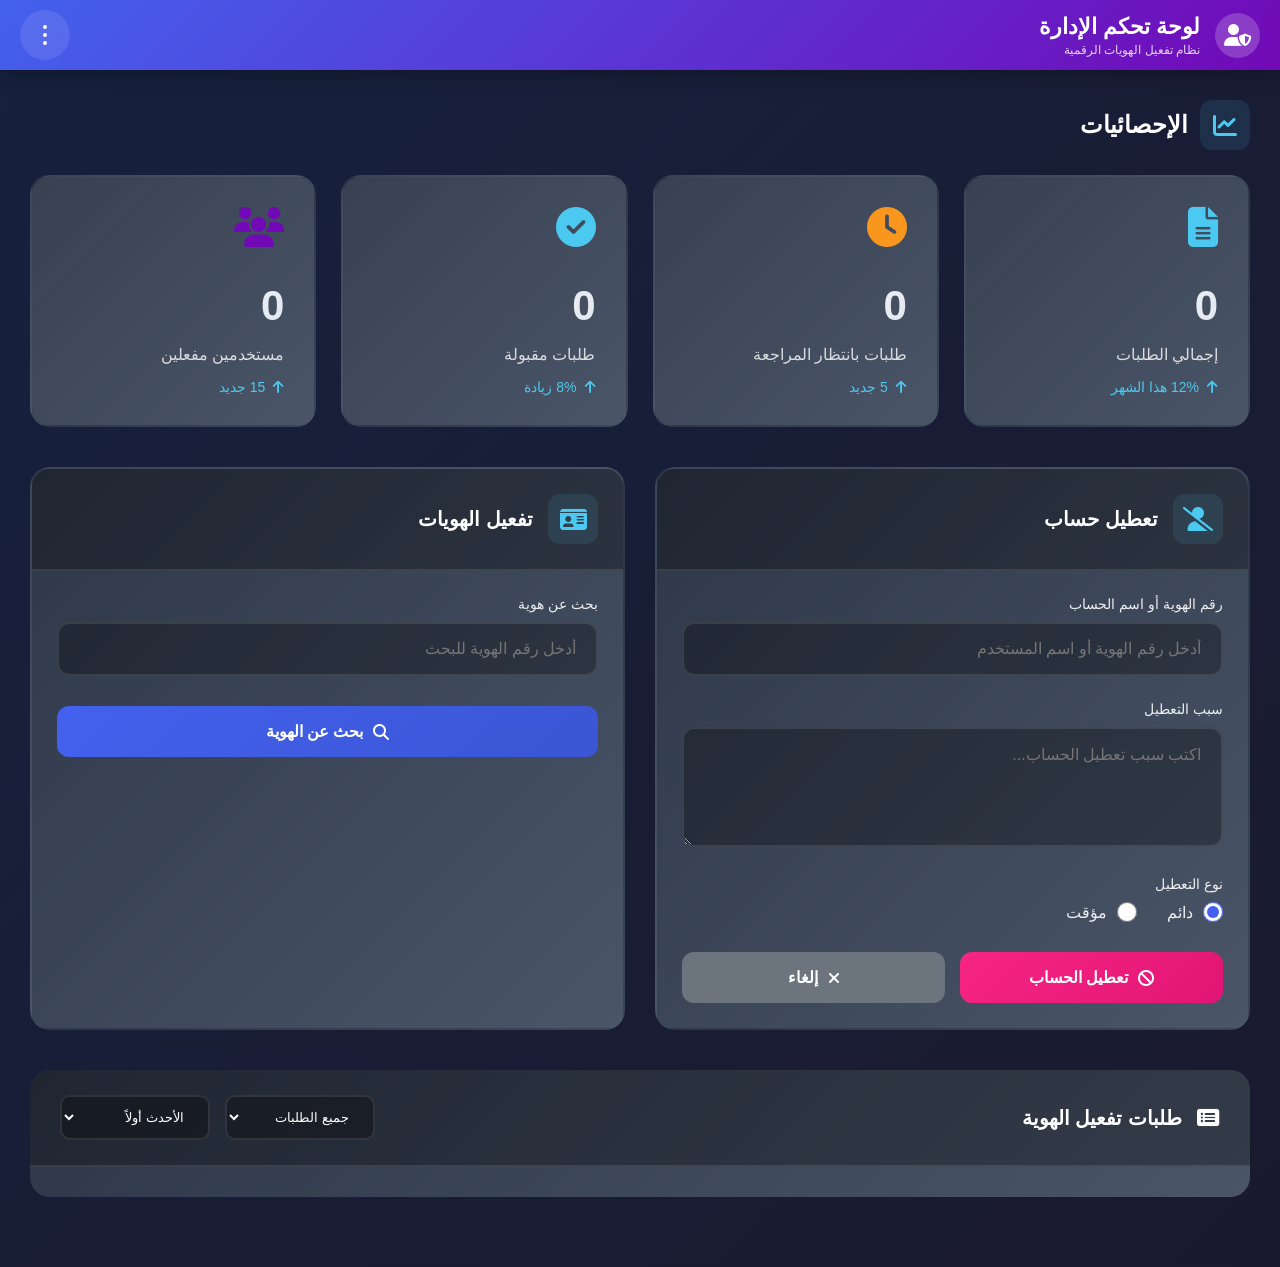
==== commit d3064a05: "Update index.html" ====
--- a/admin/index.html
+++ b/admin/index.html
@@ -12,207 +12,241 @@
             font-family: 'Segoe UI', Tahoma, Geneva, Verdana, sans-serif;
         }
 
+        :root {
+            --primary: #4361ee;
+            --primary-dark: #3a56d4;
+            --secondary: #7209b7;
+            --success: #4cc9f0;
+            --danger: #f72585;
+            --warning: #f8961e;
+            --dark: #1a1a2e;
+            --darker: #16213e;
+            --light: #f8f9fa;
+            --gray: #6c757d;
+            --gray-dark: #495057;
+        }
+
         body {
-            background: linear-gradient(135deg, #1e293b 0%, #0f172a 100%);
+            background: linear-gradient(135deg, var(--darker) 0%, var(--dark) 100%);
             min-height: 100vh;
-            color: #e2e8f0;
-            padding-bottom: 20px;
-        }
-
-        /* ===== شاشة تسجيل الدخول ===== */
-        .login-container {
-            display: flex;
-            justify-content: center;
-            align-items: center;
-            min-height: 100vh;
-            padding: 20px;
-            background: linear-gradient(135deg, #1e293b 0%, #0f172a 100%);
-        }
-
-        .login-box {
-            background: rgba(30, 41, 59, 0.95);
-            padding: 40px;
-            border-radius: 20px;
-            width: 100%;
-            max-width: 450px;
-            border: 2px solid #475569;
-            box-shadow: 0 15px 40px rgba(0,0,0,0.6);
-            text-align: center;
-        }
-
-        .login-logo {
-            font-size: 60px;
-            color: #3b82f6;
-            margin-bottom: 20px;
-        }
-
-        .login-input {
-            width: 100%;
-            padding: 16px 20px;
-            margin-bottom: 20px;
-            background: #0f172a;
-            border: 2px solid #475569;
-            border-radius: 12px;
-            color: white;
-            font-size: 16px;
-            transition: all 0.3s;
-        }
-
-        .login-input:focus {
-            outline: none;
-            border-color: #3b82f6;
-            box-shadow: 0 0 0 3px rgba(59, 130, 246, 0.2);
-        }
-
-        .login-btn {
-            width: 100%;
-            padding: 16px;
-            background: linear-gradient(135deg, #3b82f6, #1d4ed8);
-            color: white;
-            border: none;
-            border-radius: 12px;
-            font-size: 18px;
-            font-weight: 600;
-            cursor: pointer;
-            transition: all 0.3s;
-            margin-top: 10px;
-        }
-
-        .login-btn:hover {
-            transform: translateY(-2px);
-            box-shadow: 0 5px 20px rgba(59, 130, 246, 0.4);
-        }
-
-        /* ===== الهيدر الرئيسي ===== */
+            color: var(--light);
+        }
+
+        /* ===== الهيدر المحسّن ===== */
         .admin-header {
-            background: linear-gradient(135deg, #1e293b, #334155);
-            padding: 20px 30px;
+            background: linear-gradient(135deg, var(--primary), var(--secondary));
+            padding: 0 20px;
+            height: 70px;
             display: flex;
             justify-content: space-between;
             align-items: center;
-            border-bottom: 2px solid #475569;
+            box-shadow: 0 4px 20px rgba(0, 0, 0, 0.3);
             position: sticky;
             top: 0;
             z-index: 1000;
         }
 
-        .header-left {
+        .logo-container {
             display: flex;
             align-items: center;
             gap: 15px;
         }
 
-        .admin-avatar {
+        .logo {
+            width: 45px;
+            height: 45px;
+            background: rgba(255, 255, 255, 0.2);
+            border-radius: 50%;
+            display: flex;
+            align-items: center;
+            justify-content: center;
+            font-size: 22px;
+            color: white;
+            backdrop-filter: blur(10px);
+        }
+
+        .logo-text h1 {
+            font-size: 22px;
+            font-weight: 700;
+            color: white;
+            margin-bottom: 3px;
+        }
+
+        .logo-text p {
+            font-size: 12px;
+            opacity: 0.9;
+            color: rgba(255, 255, 255, 0.9);
+        }
+
+        /* ===== قائمة المستخدم (الثلاث نقاط) ===== */
+        .user-menu-container {
+            position: relative;
+        }
+
+        .user-menu-btn {
             width: 50px;
             height: 50px;
-            background: #3b82f6;
+            background: rgba(255, 255, 255, 0.1);
             border-radius: 50%;
             display: flex;
+            flex-direction: column;
             align-items: center;
             justify-content: center;
+            gap: 4px;
+            cursor: pointer;
+            transition: all 0.3s;
+            border: none;
+            backdrop-filter: blur(10px);
+        }
+
+        .user-menu-btn:hover {
+            background: rgba(255, 255, 255, 0.2);
+            transform: scale(1.05);
+        }
+
+        .menu-dot {
+            width: 4px;
+            height: 4px;
+            background: white;
+            border-radius: 50%;
+        }
+
+        .user-dropdown {
+            position: absolute;
+            top: 60px;
+            left: 0;
+            background: white;
+            border-radius: 12px;
+            box-shadow: 0 10px 40px rgba(0, 0, 0, 0.2);
+            min-width: 200px;
+            display: none;
+            overflow: hidden;
+            z-index: 1001;
+            animation: slideDown 0.3s ease;
+        }
+
+        .user-dropdown.active {
+            display: block;
+        }
+
+        @keyframes slideDown {
+            from {
+                opacity: 0;
+                transform: translateY(-10px);
+            }
+            to {
+                opacity: 1;
+                transform: translateY(0);
+            }
+        }
+
+        .user-info {
+            padding: 20px;
+            background: linear-gradient(135deg, var(--primary), var(--secondary));
+            color: white;
+        }
+
+        .user-info h4 {
+            font-size: 16px;
+            margin-bottom: 5px;
+        }
+
+        .user-info p {
+            font-size: 12px;
+            opacity: 0.9;
+        }
+
+        .dropdown-menu {
+            padding: 10px 0;
+        }
+
+        .dropdown-item {
+            padding: 12px 20px;
+            display: flex;
+            align-items: center;
+            gap: 12px;
+            color: var(--gray-dark);
+            text-decoration: none;
+            transition: all 0.3s;
+            cursor: pointer;
+            border-left: 3px solid transparent;
+        }
+
+        .dropdown-item:hover {
+            background: #f8f9fa;
+            border-left: 3px solid var(--primary);
+            color: var(--primary);
+        }
+
+        .dropdown-item.logout {
+            color: var(--danger);
+            border-top: 1px solid #eee;
+            margin-top: 5px;
+        }
+
+        .dropdown-item.logout:hover {
+            background: #fff5f7;
+            border-left: 3px solid var(--danger);
+        }
+
+        /* ===== محتوى لوحة التحكم ===== */
+        .dashboard-content {
+            padding: 30px;
+            max-width: 1400px;
+            margin: 0 auto;
+        }
+
+        /* ===== بطاقات الإحصائيات المحسنة ===== */
+        .stats-section {
+            margin-bottom: 40px;
+        }
+
+        .section-title {
+            display: flex;
+            align-items: center;
+            gap: 12px;
+            margin-bottom: 25px;
+        }
+
+        .section-title i {
             font-size: 24px;
-            color: white;
-        }
-
-        .admin-info h2 {
-            color: #60a5fa;
-            margin-bottom: 5px;
-        }
-
-        .admin-info p {
-            color: #94a3b8;
-            font-size: 14px;
-        }
-
-        .logout-btn {
-            background: #dc2626;
-            color: white;
-            border: none;
-            padding: 12px 25px;
-            border-radius: 10px;
-            cursor: pointer;
-            font-weight: 600;
-            display: flex;
-            align-items: center;
-            gap: 10px;
-            transition: all 0.3s;
-        }
-
-        .logout-btn:hover {
-            background: #b91c1c;
-            transform: translateY(-2px);
-        }
-
-        /* ===== شريط البحث ===== */
-        .search-container {
-            padding: 25px 30px;
-            background: #0f172a;
-            border-bottom: 1px solid #334155;
-        }
-
-        .search-box {
-            display: flex;
-            gap: 15px;
-            align-items: center;
-        }
-
-        .search-input {
-            flex: 1;
-            padding: 16px 25px;
-            background: #1e293b;
-            border: 2px solid #475569;
+            color: var(--success);
+            background: rgba(76, 201, 240, 0.1);
+            width: 50px;
+            height: 50px;
             border-radius: 12px;
-            color: white;
-            font-size: 16px;
-            transition: all 0.3s;
-        }
-
-        .search-input:focus {
-            outline: none;
-            border-color: #3b82f6;
-        }
-
-        .search-btn {
-            background: linear-gradient(135deg, #3b82f6, #1d4ed8);
-            color: white;
-            border: none;
-            padding: 16px 30px;
-            border-radius: 12px;
-            cursor: pointer;
-            font-weight: 600;
-            display: flex;
-            align-items: center;
-            gap: 10px;
-            transition: all 0.3s;
-        }
-
-        .search-btn:hover {
-            transform: translateY(-2px);
-            box-shadow: 0 5px 15px rgba(59, 130, 246, 0.4);
-        }
-
-        /* ===== بطاقات الإحصائيات ===== */
+            display: flex;
+            align-items: center;
+            justify-content: center;
+        }
+
+        .section-title h2 {
+            font-size: 24px;
+            font-weight: 700;
+            color: white;
+        }
+
         .stats-grid {
             display: grid;
             grid-template-columns: repeat(auto-fit, minmax(250px, 1fr));
             gap: 25px;
+        }
+
+        .stat-card {
+            background: linear-gradient(135deg, #2d3748, #4a5568);
             padding: 30px;
-        }
-
-        .stat-card {
-            background: linear-gradient(135deg, #1e293b, #334155);
-            padding: 30px;
-            border-radius: 15px;
-            border: 2px solid #475569;
-            transition: all 0.3s;
-            cursor: pointer;
+            border-radius: 20px;
             position: relative;
             overflow: hidden;
+            transition: all 0.4s;
+            cursor: pointer;
+            border: 2px solid transparent;
         }
 
         .stat-card:hover {
-            transform: translateY(-5px);
-            border-color: #3b82f6;
+            transform: translateY(-10px);
+            border-color: rgba(255, 255, 255, 0.1);
+            box-shadow: 0 15px 40px rgba(0, 0, 0, 0.4);
         }
 
         .stat-card::before {
@@ -220,114 +254,128 @@
             position: absolute;
             top: 0;
             right: 0;
-            width: 100px;
-            height: 100px;
-            background: rgba(59, 130, 246, 0.1);
-            border-radius: 50%;
-            transform: translate(30px, -30px);
+            width: 100%;
+            height: 100%;
+            background: linear-gradient(135deg, 
+                rgba(255, 255, 255, 0.05) 0%, 
+                rgba(255, 255, 255, 0) 100%);
+            pointer-events: none;
         }
 
         .stat-icon {
             font-size: 40px;
             margin-bottom: 20px;
-        }
-
-        .stat-card.total .stat-icon { color: #60a5fa; }
-        .stat-card.pending .stat-icon { color: #f59e0b; }
-        .stat-card.accepted .stat-icon { color: #10b981; }
-        .stat-card.active .stat-icon { color: #8b5cf6; }
-        .stat-card.banned .stat-icon { color: #ef4444; }
+            position: relative;
+            z-index: 1;
+        }
 
         .stat-number {
             font-size: 42px;
-            font-weight: bold;
+            font-weight: 800;
             margin: 15px 0;
-            background: linear-gradient(135deg, #e2e8f0, #cbd5e1);
+            background: linear-gradient(135deg, white, #e2e8f0);
             -webkit-background-clip: text;
             -webkit-text-fill-color: transparent;
+            position: relative;
+            z-index: 1;
         }
 
         .stat-title {
-            color: #94a3b8;
+            color: rgba(255, 255, 255, 0.8);
             font-size: 16px;
             font-weight: 500;
-        }
-
-        .stat-change {
-            display: flex;
-            align-items: center;
-            gap: 5px;
+            position: relative;
+            z-index: 1;
+        }
+
+        .stat-trend {
+            display: flex;
+            align-items: center;
+            gap: 8px;
+            margin-top: 15px;
             font-size: 14px;
-            margin-top: 10px;
-        }
-
-        .stat-change.positive { color: #10b981; }
-        .stat-change.negative { color: #ef4444; }
-
-        /* ===== القوائم والأزرار الرئيسية ===== */
-        .actions-grid {
+            position: relative;
+            z-index: 1;
+        }
+
+        .stat-trend.positive {
+            color: var(--success);
+        }
+
+        .stat-trend.negative {
+            color: var(--danger);
+        }
+
+        /* ===== أقسام الإدارة ===== */
+        .management-grid {
             display: grid;
-            grid-template-columns: repeat(auto-fit, minmax(300px, 1fr));
-            gap: 25px;
-            padding: 0 30px 30px;
-        }
-
-        .action-card {
-            background: linear-gradient(135deg, #1e293b, #334155);
-            padding: 30px;
-            border-radius: 15px;
-            border: 2px solid #475569;
-            transition: all 0.3s;
-        }
-
-        .action-card:hover {
-            transform: translateY(-3px);
-            border-color: #3b82f6;
-            box-shadow: 0 10px 25px rgba(0,0,0,0.3);
-        }
-
-        .action-header {
+            grid-template-columns: repeat(auto-fit, minmax(350px, 1fr));
+            gap: 30px;
+            margin-bottom: 40px;
+        }
+
+        .management-card {
+            background: linear-gradient(135deg, #2d3748, #4a5568);
+            border-radius: 20px;
+            overflow: hidden;
+            border: 2px solid transparent;
+            transition: all 0.4s;
+        }
+
+        .management-card:hover {
+            border-color: rgba(255, 255, 255, 0.1);
+            box-shadow: 0 15px 40px rgba(0, 0, 0, 0.4);
+        }
+
+        .card-header {
+            background: rgba(0, 0, 0, 0.3);
+            padding: 25px;
+            border-bottom: 2px solid rgba(255, 255, 255, 0.1);
+        }
+
+        .card-header h3 {
             display: flex;
             align-items: center;
             gap: 15px;
+            font-size: 20px;
+            color: white;
+        }
+
+        .card-header i {
+            font-size: 24px;
+            color: var(--success);
+            background: rgba(76, 201, 240, 0.1);
+            width: 50px;
+            height: 50px;
+            border-radius: 12px;
+            display: flex;
+            align-items: center;
+            justify-content: center;
+        }
+
+        .card-body {
+            padding: 25px;
+        }
+
+        /* ===== نماذج الإدخال المحسنة ===== */
+        .form-group {
             margin-bottom: 25px;
-            padding-bottom: 15px;
-            border-bottom: 2px solid #475569;
-        }
-
-        .action-header i {
-            font-size: 28px;
-            color: #3b82f6;
-        }
-
-        .action-header h3 {
-            color: #e2e8f0;
-            font-size: 20px;
-        }
-
-        .action-form {
-            display: flex;
-            flex-direction: column;
-            gap: 20px;
-        }
-
-        .form-group {
-            display: flex;
-            flex-direction: column;
-            gap: 8px;
         }
 
         .form-label {
-            color: #94a3b8;
+            display: block;
+            margin-bottom: 10px;
+            color: rgba(255, 255, 255, 0.9);
+            font-weight: 500;
             font-size: 14px;
-            font-weight: 500;
         }
 
         .form-input, .form-select, .form-textarea {
-            padding: 14px 18px;
-            background: #0f172a;
-            border: 2px solid #475569;
-            border-radius: 10px;
+            width: 100%;
+            padding: 16px 20px;
+            background: rgba(0, 0, 0, 0.3);
+            border: 2px solid rgba(255, 255, 255, 0.1);
+            border-radius: 12px;
             color: white;
             font-size: 16px;
             transition: all 0.3s;
@@ -335,8 +383,8 @@
 
         .form-input:focus, .form-select:focus, .form-textarea:focus {
             outline: none;
-            border-color: #3b82f6;
-            box-shadow: 0 0 0 3px rgba(59, 130, 246, 0.2);
+            border-color: var(--primary);
+            box-shadow: 0 0 0 3px rgba(67, 97, 238, 0.2);
         }
 
         .form-textarea {
@@ -346,8 +394,8 @@
 
         .radio-group {
             display: flex;
-            gap: 25px;
-            margin-top: 5px;
+            gap: 30px;
+            margin-top: 10px;
         }
 
         .radio-option {
@@ -360,324 +408,275 @@
         .radio-option input[type="radio"] {
             width: 20px;
             height: 20px;
-        }
-
-        .duration-input {
-            display: flex;
-            align-items: center;
+            accent-color: var(--primary);
+        }
+
+        .radio-option span {
+            color: rgba(255, 255, 255, 0.9);
+        }
+
+        .duration-group {
+            display: flex;
             gap: 15px;
-            margin-top: 10px;
-        }
-
-        .duration-input input {
-            width: 120px;
-        }
-
-        .duration-input select {
+            align-items: center;
+            margin-top: 15px;
+        }
+
+        .duration-group input {
+            width: 100px;
+        }
+
+        .duration-group select {
             flex: 1;
         }
 
-        .file-upload {
-            border: 3px dashed #475569;
-            border-radius: 10px;
-            padding: 25px;
-            text-align: center;
+        /* ===== أزرار الإجراءات ===== */
+        .action-buttons {
+            display: flex;
+            gap: 15px;
+            margin-top: 30px;
+        }
+
+        .btn {
+            padding: 16px 30px;
+            border: none;
+            border-radius: 12px;
+            font-weight: 600;
+            font-size: 16px;
             cursor: pointer;
             transition: all 0.3s;
-        }
-
-        .file-upload:hover {
-            border-color: #3b82f6;
-            background: rgba(59, 130, 246, 0.05);
-        }
-
-        .file-upload i {
-            font-size: 40px;
-            color: #475569;
-            margin-bottom: 15px;
-        }
-
-        .action-buttons {
-            display: flex;
-            gap: 15px;
-            margin-top: 25px;
-        }
-
-        .btn {
-            padding: 14px 30px;
-            border: none;
-            border-radius: 10px;
-            font-weight: 600;
-            cursor: pointer;
-            transition: all 0.3s;
-            flex: 1;
             display: flex;
             align-items: center;
             justify-content: center;
             gap: 10px;
-            font-size: 16px;
+            flex: 1;
+        }
+
+        .btn:hover {
+            transform: translateY(-3px);
+            box-shadow: 0 10px 25px rgba(0, 0, 0, 0.3);
         }
 
         .btn-primary {
-            background: linear-gradient(135deg, #3b82f6, #1d4ed8);
+            background: linear-gradient(135deg, var(--primary), var(--primary-dark));
             color: white;
         }
 
         .btn-danger {
-            background: linear-gradient(135deg, #ef4444, #dc2626);
+            background: linear-gradient(135deg, var(--danger), #e11575);
             color: white;
         }
 
         .btn-success {
-            background: linear-gradient(135deg, #10b981, #059669);
+            background: linear-gradient(135deg, var(--success), #3bb4d9);
             color: white;
         }
 
         .btn-warning {
-            background: linear-gradient(135deg, #f59e0b, #d97706);
-            color: white;
-        }
-
-        .btn:hover {
-            transform: translateY(-2px);
-            box-shadow: 0 5px 15px rgba(0,0,0,0.3);
-        }
-
-        /* ===== جدول الطلبات ===== */
+            background: linear-gradient(135deg, var(--warning), #e68a19);
+            color: white;
+        }
+
+        /* ===== جدول الطلبات المحسن ===== */
         .requests-section {
-            padding: 0 30px 30px;
-        }
-
-        .section-header {
+            background: linear-gradient(135deg, #2d3748, #4a5568);
+            border-radius: 20px;
+            overflow: hidden;
+            margin-bottom: 40px;
+        }
+
+        .requests-header {
+            padding: 25px 30px;
+            background: rgba(0, 0, 0, 0.3);
+            border-bottom: 2px solid rgba(255, 255, 255, 0.1);
             display: flex;
             justify-content: space-between;
             align-items: center;
-            margin-bottom: 25px;
-            padding-bottom: 15px;
-            border-bottom: 2px solid #475569;
-        }
-
-        .section-header h2 {
-            color: #60a5fa;
-            font-size: 24px;
+        }
+
+        .requests-header h3 {
+            display: flex;
+            align-items: center;
+            gap: 15px;
+            font-size: 20px;
+            color: white;
         }
 
         .filters {
             display: flex;
             gap: 15px;
-            align-items: center;
         }
 
         .filter-select {
             padding: 12px 20px;
-            background: #1e293b;
-            border: 2px solid #475569;
+            background: rgba(0, 0, 0, 0.3);
+            border: 2px solid rgba(255, 255, 255, 0.1);
             border-radius: 10px;
             color: white;
             min-width: 150px;
         }
 
-        .requests-table-container {
-            background: linear-gradient(135deg, #1e293b, #334155);
+        /* ===== تصميم الجدول الجديد ===== */
+        .requests-container {
+            padding: 0 30px 30px;
+        }
+
+        .request-item {
+            background: rgba(0, 0, 0, 0.2);
             border-radius: 15px;
-            border: 2px solid #475569;
+            margin-bottom: 20px;
             overflow: hidden;
-        }
-
-        .table-header {
-            display: grid;
-            grid-template-columns: 80px 120px 1fr 150px 150px 120px 150px 120px;
-            background: #0f172a;
-            padding: 18px 25px;
-            font-weight: bold;
-            border-bottom: 2px solid #475569;
-            color: #94a3b8;
-        }
-
-        .table-row {
-            display: grid;
-            grid-template-columns: 80px 120px 1fr 150px 150px 120px 150px 120px;
-            padding: 18px 25px;
-            border-bottom: 1px solid #334155;
-            align-items: center;
             transition: all 0.3s;
-        }
-
-        .table-row:hover {
-            background: rgba(59, 130, 246, 0.1);
-        }
-
-        .table-row:last-child {
-            border-bottom: none;
-        }
-
-        .status-badge {
+            border: 2px solid transparent;
+        }
+
+        .request-item:hover {
+            border-color: rgba(255, 255, 255, 0.1);
+            transform: translateY(-5px);
+        }
+
+        .request-header {
+            padding: 20px;
+            background: rgba(0, 0, 0, 0.3);
+            border-bottom: 2px solid rgba(255, 255, 255, 0.1);
+            cursor: pointer;
+            display: flex;
+            justify-content: space-between;
+            align-items: center;
+        }
+
+        .request-info {
+            display: flex;
+            gap: 20px;
+            align-items: center;
+        }
+
+        .request-id {
+            background: var(--primary);
+            color: white;
             padding: 8px 16px;
             border-radius: 20px;
-            font-size: 12px;
-            font-weight: bold;
-            text-align: center;
-            display: inline-block;
-        }
-
-        .status-pending {
-            background: #fef3c7;
-            color: #92400e;
-        }
-
-        .status-accepted {
-            background: #d1fae5;
-            color: #065f46;
-        }
-
-        .status-rejected {
-            background: #fee2e2;
-            color: #991b1b;
-        }
-
-        .status-banned {
-            background: #fecaca;
-            color: #7f1d1d;
-        }
-
-        .action-buttons-small {
-            display: flex;
-            gap: 8px;
-        }
-
-        .btn-small {
-            padding: 8px 15px;
-            border: none;
-            border-radius: 8px;
-            font-size: 12px;
+            font-size: 14px;
             font-weight: 600;
-            cursor: pointer;
-            transition: all 0.3s;
-            display: flex;
-            align-items: center;
-            gap: 5px;
-        }
-
-        /* ===== نافذة تفعيل الهوية ===== */
-        .modal-overlay {
-            position: fixed;
-            top: 0;
-            left: 0;
-            right: 0;
-            bottom: 0;
-            background: rgba(0, 0, 0, 0.8);
-            display: none;
+        }
+
+        .user-avatar {
+            width: 50px;
+            height: 50px;
+            background: linear-gradient(135deg, var(--primary), var(--secondary));
+            border-radius: 50%;
+            display: flex;
+            align-items: center;
             justify-content: center;
-            align-items: center;
-            z-index: 2000;
-            padding: 20px;
-        }
-
-        .modal-overlay.active {
-            display: flex;
-        }
-
-        .modal {
-            background: linear-gradient(135deg, #1e293b, #334155);
-            border-radius: 20px;
-            border: 2px solid #475569;
-            width: 100%;
-            max-width: 800px;
-            max-height: 90vh;
-            overflow-y: auto;
-            box-shadow: 0 20px 50px rgba(0,0,0,0.5);
-        }
-
-        .modal-header {
-            padding: 25px 30px;
-            border-bottom: 2px solid #475569;
-            display: flex;
-            justify-content: space-between;
-            align-items: center;
-        }
-
-        .modal-header h3 {
-            color: #60a5fa;
-            font-size: 22px;
-        }
-
-        .close-modal {
-            background: none;
-            border: none;
-            color: #94a3b8;
-            font-size: 24px;
-            cursor: pointer;
-            transition: all 0.3s;
-        }
-
-        .close-modal:hover {
-            color: #ef4444;
-            transform: rotate(90deg);
-        }
-
-        .modal-content {
+            font-size: 20px;
+            color: white;
+        }
+
+        .request-details {
+            padding: 0;
+            max-height: 0;
+            overflow: hidden;
+            transition: all 0.4s ease;
+        }
+
+        .request-item.expanded .request-details {
             padding: 30px;
-        }
-
-        .user-details-grid {
+            max-height: 1000px;
+        }
+
+        .details-grid {
             display: grid;
             grid-template-columns: repeat(auto-fit, minmax(250px, 1fr));
             gap: 25px;
-            margin-bottom: 30px;
-        }
-
-        .detail-box {
-            background: #0f172a;
+        }
+
+        .detail-group {
+            background: rgba(0, 0, 0, 0.3);
             padding: 25px;
             border-radius: 12px;
-            border: 1px solid #334155;
+            border: 1px solid rgba(255, 255, 255, 0.1);
         }
 
         .detail-title {
-            color: #94a3b8;
+            color: rgba(255, 255, 255, 0.7);
             font-size: 14px;
             margin-bottom: 10px;
+            display: flex;
+            align-items: center;
+            gap: 8px;
         }
 
         .detail-value {
             color: white;
             font-size: 18px;
             font-weight: 600;
-        }
-
-        .id-photo-container {
+            margin-bottom: 5px;
+        }
+
+        .detail-sub {
+            color: rgba(255, 255, 255, 0.7);
+            font-size: 14px;
+        }
+
+        .id-photo-preview {
             text-align: center;
-            margin: 30px 0;
-        }
-
-        .id-photo-container img {
-            max-width: 100%;
-            max-height: 300px;
+            margin-top: 25px;
+        }
+
+        .id-photo-preview img {
+            max-width: 300px;
             border-radius: 12px;
-            border: 3px solid #475569;
-        }
-
-        .modal-actions {
-            display: flex;
-            gap: 15px;
-            margin-top: 30px;
-            padding-top: 30px;
-            border-top: 2px solid #475569;
-        }
-
-        .modal-actions .btn {
-            flex: 1;
-        }
-
-        /* ===== التنبيهات ===== */
-        .alert {
-            margin: 20px 30px;
-            padding: 20px 25px;
+            border: 3px solid rgba(255, 255, 255, 0.1);
+        }
+
+        .request-actions {
+            display: flex;
+            gap: 10px;
+            margin-top: 25px;
+            padding-top: 25px;
+            border-top: 2px solid rgba(255, 255, 255, 0.1);
+        }
+
+        .request-status {
+            padding: 8px 20px;
+            border-radius: 20px;
+            font-size: 14px;
+            font-weight: 600;
+            display: inline-block;
+        }
+
+        .status-pending {
+            background: rgba(248, 150, 30, 0.2);
+            color: var(--warning);
+        }
+
+        .status-accepted {
+            background: rgba(76, 201, 240, 0.2);
+            color: var(--success);
+        }
+
+        .status-rejected {
+            background: rgba(247, 37, 133, 0.2);
+            color: var(--danger);
+        }
+
+        /* ===== تنبيهات الأخطاء المحسنة ===== */
+        .error-message {
+            background: rgba(247, 37, 133, 0.2);
+            border: 2px solid var(--danger);
+            color: white;
+            padding: 15px 20px;
             border-radius: 12px;
+            margin-top: 15px;
+            display: flex;
+            align-items: center;
+            gap: 12px;
+            animation: slideIn 0.3s ease;
             display: none;
-            align-items: center;
-            gap: 15px;
-            animation: slideIn 0.3s ease;
+        }
+
+        .error-message.show {
+            display: flex;
         }
 
         @keyframes slideIn {
@@ -691,144 +690,76 @@
             }
         }
 
-        .alert.show {
-            display: flex;
-        }
-
-        .alert.success {
-            background: linear-gradient(135deg, #d1fae5, #bbf7d0);
-            border: 2px solid #10b981;
-            color: #065f46;
-        }
-
-        .alert.error {
-            background: linear-gradient(135deg, #fee2e2, #fecaca);
-            border: 2px solid #ef4444;
-            color: #991b1b;
-        }
-
-        .alert.warning {
-            background: linear-gradient(135deg, #fef3c7, #fde68a);
-            border: 2px solid #f59e0b;
-            color: #92400e;
-        }
-
-        .alert.info {
-            background: linear-gradient(135deg, #dbeafe, #bfdbfe);
-            border: 2px solid #3b82f6;
-            color: #1e3a8a;
-        }
-
         /* ===== تصميم متجاوب ===== */
         @media (max-width: 1200px) {
-            .table-header,
-            .table-row {
-                grid-template-columns: 60px 100px 1fr 120px 120px 100px 120px 100px;
-                font-size: 14px;
-            }
-            
-            .stats-grid {
-                grid-template-columns: repeat(2, 1fr);
-            }
-        }
-
-        @media (max-width: 992px) {
-            .table-header,
-            .table-row {
-                grid-template-columns: 50px 1fr 120px 100px 100px;
-                grid-template-areas:
-                    "no name status date actions"
-                    "id username job rank actions";
-            }
-            
-            .table-row > div:nth-child(1) { grid-area: no; }
-            .table-row > div:nth-child(2) { grid-area: id; }
-            .table-row > div:nth-child(3) { grid-area: name; }
-            .table-row > div:nth-child(4) { grid-area: username; }
-            .table-row > div:nth-child(5) { grid-area: job; }
-            .table-row > div:nth-child(6) { grid-area: rank; }
-            .table-row > div:nth-child(7) { grid-area: status; }
-            .table-row > div:nth-child(8) { grid-area: date; }
-            .table-row > div:nth-child(9) { grid-area: actions; }
-            
-            .table-header > div:nth-child(2),
-            .table-header > div:nth-child(4),
-            .table-header > div:nth-child(5),
-            .table-header > div:nth-child(6) {
-                display: none;
+            .management-grid {
+                grid-template-columns: 1fr;
+            }
+        }
+
+        @media (max-width: 768px) {
+            .dashboard-content {
+                padding: 20px;
+            }
+            
+            .admin-header {
+                padding: 0 15px;
+                height: 60px;
+            }
+            
+            .logo-text h1 {
+                font-size: 18px;
             }
             
             .stats-grid {
                 grid-template-columns: 1fr;
             }
             
-            .actions-grid {
-                grid-template-columns: 1fr;
-            }
-        }
-
-        @media (max-width: 768px) {
-            .admin-header {
-                flex-direction: column;
-                gap: 20px;
-                text-align: center;
-            }
-            
-            .header-left {
-                flex-direction: column;
-            }
-            
-            .search-box {
-                flex-direction: column;
-            }
-            
-            .section-header {
+            .requests-header {
                 flex-direction: column;
                 gap: 15px;
                 text-align: center;
             }
             
             .filters {
+                width: 100%;
+            }
+            
+            .filter-select {
+                flex: 1;
+            }
+            
+            .action-buttons {
                 flex-direction: column;
-                width: 100%;
-            }
-            
-            .filter-select {
-                width: 100%;
-            }
-            
-            .modal {
-                margin: 10px;
-                max-height: 95vh;
-            }
-            
-            .modal-actions {
+            }
+            
+            .details-grid {
+                grid-template-columns: 1fr;
+            }
+            
+            .radio-group {
                 flex-direction: column;
+                gap: 15px;
             }
         }
 
         @media (max-width: 480px) {
-            .login-box {
-                padding: 30px 20px;
-            }
-            
-            .admin-header, .search-container, .stats-grid,
-            .actions-grid, .requests-section {
-                padding: 20px 15px;
-            }
-            
-            .stat-card, .action-card {
-                padding: 25px 20px;
-            }
-            
-            .btn {
-                padding: 12px 20px;
-                font-size: 14px;
-            }
-            
-            .table-row {
-                padding: 15px;
-                gap: 10px;
+            .user-dropdown {
+                left: -150px;
+            }
+            
+            .card-header, .card-body {
+                padding: 20px;
+            }
+            
+            .request-header {
+                flex-direction: column;
+                gap: 15px;
+                text-align: center;
+            }
+            
+            .request-info {
+                flex-direction: column;
             }
         }
 
@@ -838,228 +769,235 @@
         }
 
         ::-webkit-scrollbar-track {
-            background: #1e293b;
+            background: rgba(0, 0, 0, 0.2);
             border-radius: 5px;
         }
 
         ::-webkit-scrollbar-thumb {
-            background: #475569;
+            background: rgba(255, 255, 255, 0.2);
             border-radius: 5px;
         }
 
         ::-webkit-scrollbar-thumb:hover {
-            background: #64748b;
+            background: rgba(255, 255, 255, 0.3);
         }
     </style>
 </head>
 <body>
-    <!-- شاشة تسجيل الدخول -->
-    <div id="loginScreen" class="login-container">
-        <div class="login-box">
-            <div class="login-logo">
+    <!-- الهيدر المحسّن -->
+    <header class="admin-header">
+        <div class="logo-container">
+            <div class="logo">
                 <i class="fas fa-user-shield"></i>
             </div>
-            <h2>تسجيل دخول المسؤول</h2>
-            <input type="text" id="adminUsername" class="login-input" placeholder="اسم المستخدم">
-            <input type="password" id="adminPassword" class="login-input" placeholder="كلمة المرور">
-            <button class="login-btn" onclick="adminLogin()">
-                <i class="fas fa-sign-in-alt"></i> دخول لوحة التحكم
-            </button>
-            <div id="loginError" class="alert error" style="display: none; margin-top: 15px;">
-                <i class="fas fa-exclamation-circle"></i>
-                <span>خطأ في اسم المستخدم أو كلمة المرور</span>
+            <div class="logo-text">
+                <h1>لوحة تحكم الإدارة</h1>
+                <p>نظام تفعيل الهويات الرقمية</p>
             </div>
         </div>
-    </div>
-
-    <!-- لوحة التحكم الرئيسية -->
-    <div id="adminDashboard" style="display: none;">
-        <!-- الهيدر -->
-        <header class="admin-header">
-            <div class="header-left">
-                <div class="admin-avatar">
-                    <i class="fas fa-user-cog"></i>
+
+        <!-- قائمة المستخدم (الثلاث نقاط) -->
+        <div class="user-menu-container">
+            <button class="user-menu-btn" onclick="toggleUserMenu()">
+                <div class="menu-dot"></div>
+                <div class="menu-dot"></div>
+                <div class="menu-dot"></div>
+            </button>
+            
+            <div class="user-dropdown" id="userDropdown">
+                <div class="user-info">
+                    <h4 id="adminName">المسؤول العام</h4>
+                    <p id="adminEmail">admin@kr-system.com</p>
                 </div>
-                <div class="admin-info">
-                    <h2>لوحة تحكم الإدارة</h2>
-                    <p id="adminWelcome">مرحباً، المسؤول العام</p>
-                </div>
-            </div>
-            <button class="logout-btn" onclick="adminLogout()">
-                <i class="fas fa-sign-out-alt"></i> تسجيل الخروج
-            </button>
-        </header>
-
-        <!-- شريط البحث -->
-        <div class="search-container">
-            <div class="search-box">
-                <input type="text" id="globalSearch" class="search-input" 
-                       placeholder="ابحث عن هوية، اسم مستخدم، رقم طلب...">
-                <button class="search-btn" onclick="performSearch()">
-                    <i class="fas fa-search"></i> بحث
-                </button>
-            </div>
-        </div>
-
-        <!-- التنبيهات -->
-        <div id="alertContainer"></div>
-
-        <!-- بطاقات الإحصائيات -->
-        <div class="stats-grid">
-            <div class="stat-card total">
-                <i class="fas fa-file-alt stat-icon"></i>
-                <div class="stat-number" id="totalRequests">0</div>
-                <div class="stat-title">إجمالي الطلبات</div>
-                <div class="stat-change positive">
-                    <i class="fas fa-arrow-up"></i> 12% هذا الشهر
-                </div>
-            </div>
-            
-            <div class="stat-card pending">
-                <i class="fas fa-clock stat-icon"></i>
-                <div class="stat-number" id="pendingRequests">0</div>
-                <div class="stat-title">طلبات بانتظار المراجعة</div>
-                <div class="stat-change positive">
-                    <i class="fas fa-arrow-up"></i> 5 جديد
-                </div>
-            </div>
-            
-            <div class="stat-card accepted">
-                <i class="fas fa-check-circle stat-icon"></i>
-                <div class="stat-number" id="acceptedRequests">0</div>
-                <div class="stat-title">طلبات مقبولة</div>
-                <div class="stat-change positive">
-                    <i class="fas fa-arrow-up"></i> 8% زيادة
-                </div>
-            </div>
-            
-            <div class="stat-card active">
-                <i class="fas fa-users stat-icon"></i>
-                <div class="stat-number" id="activeUsers">0</div>
-                <div class="stat-title">مستخدمين مفعلين</div>
-                <div class="stat-change positive">
-                    <i class="fas fa-arrow-up"></i> 15 جديد
+                <div class="dropdown-menu">
+                    <div class="dropdown-item">
+                        <i class="fas fa-user-cog"></i>
+                        <span>الملف الشخصي</span>
+                    </div>
+                    <div class="dropdown-item">
+                        <i class="fas fa-cog"></i>
+                        <span>الإعدادات</span>
+                    </div>
+                    <div class="dropdown-item logout" onclick="adminLogout()">
+                        <i class="fas fa-sign-out-alt"></i>
+                        <span>تسجيل الخروج</span>
+                    </div>
                 </div>
             </div>
         </div>
-
-        <!-- القوائم الرئيسية -->
-        <div class="actions-grid">
+    </header>
+
+    <!-- المحتوى الرئيسي -->
+    <main class="dashboard-content">
+        <!-- إحصائيات سريعة -->
+        <section class="stats-section">
+            <div class="section-title">
+                <i class="fas fa-chart-line"></i>
+                <h2>الإحصائيات</h2>
+            </div>
+            
+            <div class="stats-grid">
+                <div class="stat-card">
+                    <i class="fas fa-file-alt stat-icon" style="color: #4cc9f0;"></i>
+                    <div class="stat-number" id="totalRequests">0</div>
+                    <div class="stat-title">إجمالي الطلبات</div>
+                    <div class="stat-trend positive">
+                        <i class="fas fa-arrow-up"></i> 12% هذا الشهر
+                    </div>
+                </div>
+                
+                <div class="stat-card">
+                    <i class="fas fa-clock stat-icon" style="color: #f8961e;"></i>
+                    <div class="stat-number" id="pendingRequests">0</div>
+                    <div class="stat-title">طلبات بانتظار المراجعة</div>
+                    <div class="stat-trend positive">
+                        <i class="fas fa-arrow-up"></i> 5 جديد
+                    </div>
+                </div>
+                
+                <div class="stat-card">
+                    <i class="fas fa-check-circle stat-icon" style="color: #4cc9f0;"></i>
+                    <div class="stat-number" id="acceptedRequests">0</div>
+                    <div class="stat-title">طلبات مقبولة</div>
+                    <div class="stat-trend positive">
+                        <i class="fas fa-arrow-up"></i> 8% زيادة
+                    </div>
+                </div>
+                
+                <div class="stat-card">
+                    <i class="fas fa-users stat-icon" style="color: #7209b7;"></i>
+                    <div class="stat-number" id="activeUsers">0</div>
+                    <div class="stat-title">مستخدمين مفعلين</div>
+                    <div class="stat-trend positive">
+                        <i class="fas fa-arrow-up"></i> 15 جديد
+                    </div>
+                </div>
+            </div>
+        </section>
+
+        <!-- قسم الإدارة -->
+        <div class="management-grid">
             <!-- تعطيل حساب -->
-            <div class="action-card">
-                <div class="action-header">
-                    <i class="fas fa-user-slash"></i>
-                    <h3>تعطيل حساب</h3>
+            <div class="management-card">
+                <div class="card-header">
+                    <h3>
+                        <i class="fas fa-user-slash"></i>
+                        <span>تعطيل حساب</span>
+                    </h3>
                 </div>
-                <form class="action-form" onsubmit="banAccount(event)">
-                    <div class="form-group">
-                        <label class="form-label">رقم الهوية أو اسم الحساب</label>
-                        <input type="text" id="banIdentity" class="form-input" 
-                               placeholder="أدخل رقم الهوية أو اسم المستخدم" required>
-                    </div>
-                    
-                    <div class="form-group">
-                        <label class="form-label">سبب التعطيل</label>
-                        <textarea id="banReason" class="form-textarea" 
-                                  placeholder="اكتب سبب تعطيل الحساب..." required></textarea>
-                    </div>
-                    
-                    <div class="form-group">
-                        <label class="form-label">دليل (اختياري)</label>
-                        <div class="file-upload" onclick="document.getElementById('banEvidence').click()">
-                            <i class="fas fa-cloud-upload-alt"></i>
-                            <p>انقر لرفع صورة أو ملف دليل</p>
-                            <input type="file" id="banEvidence" style="display: none;" 
-                                   accept="image/*,.pdf,.doc,.docx">
-                        </div>
-                        <small id="banFileInfo" style="color: #94a3b8; display: none;"></small>
-                    </div>
-                    
-                    <div class="form-group">
-                        <label class="form-label">نوع التعطيل</label>
-                        <div class="radio-group">
-                            <label class="radio-option">
-                                <input type="radio" name="banType" value="permanent" checked>
-                                <span>دائم</span>
-                            </label>
-                            <label class="radio-option">
-                                <input type="radio" name="banType" value="temporary">
-                                <span>مؤقت</span>
-                            </label>
-                        </div>
-                    </div>
-                    
-                    <div id="durationSection" style="display: none;">
+                
+                <div class="card-body">
+                    <form id="banForm" onsubmit="return false;">
                         <div class="form-group">
-                            <label class="form-label">مدة التعطيل</label>
-                            <div class="duration-input">
-                                <input type="number" id="banDuration" class="form-input" 
-                                       placeholder="المدة" min="1" value="7">
-                                <select id="banDurationUnit" class="form-select">
-                                    <option value="hours">ساعات</option>
-                                    <option value="days" selected>أيام</option>
-                                    <option value="weeks">أسابيع</option>
-                                    <option value="months">شهور</option>
-                                </select>
+                            <label class="form-label">رقم الهوية أو اسم الحساب</label>
+                            <input type="text" id="banIdentity" class="form-input" 
+                                   placeholder="أدخل رقم الهوية أو اسم المستخدم" required>
+                            <div class="error-message" id="banIdentityError">
+                                <i class="fas fa-exclamation-circle"></i>
+                                <span>يرجى إدخال رقم الهوية أو اسم الحساب</span>
                             </div>
                         </div>
-                    </div>
+                        
+                        <div class="form-group">
+                            <label class="form-label">سبب التعطيل</label>
+                            <textarea id="banReason" class="form-textarea" 
+                                      placeholder="اكتب سبب تعطيل الحساب..." rows="3" required></textarea>
+                            <div class="error-message" id="banReasonError">
+                                <i class="fas fa-exclamation-circle"></i>
+                                <span>يرجى كتابة سبب التعطيل</span>
+                            </div>
+                        </div>
+                        
+                        <div class="form-group">
+                            <label class="form-label">نوع التعطيل</label>
+                            <div class="radio-group">
+                                <label class="radio-option">
+                                    <input type="radio" name="banType" value="permanent" checked>
+                                    <span>دائم</span>
+                                </label>
+                                <label class="radio-option">
+                                    <input type="radio" name="banType" value="temporary">
+                                    <span>مؤقت</span>
+                                </label>
+                            </div>
+                        </div>
+                        
+                        <div id="durationSection" style="display: none;">
+                            <div class="form-group">
+                                <label class="form-label">مدة التعطيل</label>
+                                <div class="duration-group">
+                                    <input type="number" id="banDuration" class="form-input" 
+                                           placeholder="المدة" min="1" value="7">
+                                    <select id="banDurationUnit" class="form-select">
+                                        <option value="hours">ساعات</option>
+                                        <option value="days" selected>أيام</option>
+                                        <option value="weeks">أسابيع</option>
+                                        <option value="months">شهور</option>
+                                    </select>
+                                </div>
+                            </div>
+                        </div>
+                        
+                        <div class="action-buttons">
+                            <button type="button" class="btn btn-danger" onclick="banAccount()">
+                                <i class="fas fa-ban"></i> تعطيل الحساب
+                            </button>
+                            <button type="button" class="btn" onclick="clearBanForm()" style="background: #6c757d; color: white;">
+                                <i class="fas fa-times"></i> إلغاء
+                            </button>
+                        </div>
+                    </form>
+                </div>
+            </div>
+
+            <!-- تفعيل الهويات -->
+            <div class="management-card">
+                <div class="card-header">
+                    <h3>
+                        <i class="fas fa-id-card"></i>
+                        <span>تفعيل الهويات</span>
+                    </h3>
+                </div>
+                
+                <div class="card-body">
+                    <form id="searchForm" onsubmit="return false;">
+                        <div class="form-group">
+                            <label class="form-label">بحث عن هوية</label>
+                            <input type="text" id="searchIdentity" class="form-input" 
+                                   placeholder="أدخل رقم الهوية للبحث" required>
+                            <div class="error-message" id="searchError">
+                                <i class="fas fa-exclamation-circle"></i>
+                                <span>يرجى إدخال رقم الهوية</span>
+                            </div>
+                        </div>
+                        
+                        <div class="action-buttons">
+                            <button type="button" class="btn btn-primary" onclick="searchIdentity()">
+                                <i class="fas fa-search"></i> بحث عن الهوية
+                            </button>
+                        </div>
+                    </form>
                     
-                    <div class="action-buttons">
-                        <button type="submit" class="btn btn-danger">
-                            <i class="fas fa-ban"></i> تعطيل الحساب
-                        </button>
-                        <button type="button" class="btn" onclick="clearBanForm()">
-                            <i class="fas fa-times"></i> إلغاء
-                        </button>
-                    </div>
-                </form>
-            </div>
-
-            <!-- تفعيل الهويات -->
-            <div class="action-card">
-                <div class="action-header">
-                    <i class="fas fa-id-card"></i>
-                    <h3>تفعيل الهويات</h3>
-                </div>
-                <form class="action-form" onsubmit="searchIdentity(event)">
-                    <div class="form-group">
-                        <label class="form-label">بحث عن هوية</label>
-                        <input type="text" id="searchIdentity" class="form-input" 
-                               placeholder="أدخل رقم الهوية للبحث" required>
-                    </div>
-                    
-                    <div class="action-buttons">
-                        <button type="submit" class="btn btn-primary">
-                            <i class="fas fa-search"></i> بحث عن الهوية
-                        </button>
-                    </div>
-                </form>
-                
-                <div id="identityResult" style="display: none; margin-top: 20px;">
-                    <div style="background: #0f172a; padding: 20px; border-radius: 10px; border: 1px solid #334155;">
-                        <h4 style="color: #60a5fa; margin-bottom: 15px;">نتيجة البحث</h4>
-                        <div id="identityDetails"></div>
-                        <div class="action-buttons" style="margin-top: 20px;">
-                            <button class="btn btn-success" onclick="activateIdentity()">
-                                <i class="fas fa-check"></i> تفعيل
-                            </button>
-                            <button class="btn btn-danger" onclick="rejectIdentity()">
-                                <i class="fas fa-times"></i> رفض
-                            </button>
-                            <button class="btn btn-warning" onclick="showFullRequest()">
-                                <i class="fas fa-eye"></i> عرض كامل
-                            </button>
+                    <div id="identityResult" style="display: none; margin-top: 25px;">
+                        <div style="background: rgba(0, 0, 0, 0.3); padding: 25px; border-radius: 15px; border: 2px solid rgba(255, 255, 255, 0.1);">
+                            <h4 style="color: white; margin-bottom: 20px; display: flex; align-items: center; gap: 10px;">
+                                <i class="fas fa-user-check"></i> نتيجة البحث
+                            </h4>
+                            <div id="identityDetails"></div>
                         </div>
                     </div>
                 </div>
             </div>
         </div>
 
-        <!-- جدول الطلبات -->
-        <div class="requests-section">
-            <div class="section-header">
-                <h2><i class="fas fa-list-alt"></i> طلبات تفعيل الهوية</h2>
+        <!-- طلبات تفعيل الهوية -->
+        <section class="requests-section">
+            <div class="requests-header">
+                <h3>
+                    <i class="fas fa-list-alt"></i>
+                    <span>طلبات تفعيل الهوية</span>
+                </h3>
+                
                 <div class="filters">
                     <select id="statusFilter" class="filter-select" onchange="filterRequests()">
                         <option value="all">جميع الطلبات</option>
@@ -1067,762 +1005,132 @@
                         <option value="accepted">مقبولة</option>
                         <option value="rejected">مرفوضة</option>
                     </select>
-                    <select id="dateFilter" class="filter-select" onchange="filterRequests()">
-                        <option value="all">جميع الأوقات</option>
-                        <option value="today">اليوم</option>
-                        <option value="week">هذا الأسبوع</option>
-                        <option value="month">هذا الشهر</option>
+                    
+                    <select id="sortFilter" class="filter-select" onchange="filterRequests()">
+                        <option value="newest">الأحدث أولاً</option>
+                        <option value="oldest">الأقدم أولاً</option>
                     </select>
                 </div>
             </div>
             
-            <div class="requests-table-container">
-                <div class="table-header">
-                    <div>#</div>
-                    <div>رقم الهوية</div>
-                    <div>الاسم</div>
-                    <div>اسم المستخدم</div>
-                    <div>الوظيفة</div>
-                    <div>المنصب</div>
-                    <div>الحالة</div>
-                    <div>التاريخ</div>
-                    <div>الإجراءات</div>
-                </div>
-                
-                <div id="requestsTable">
-                    <!-- سيتم ملؤه بالجافاسكريبت -->
-                </div>
+            <div class="requests-container" id="requestsContainer">
+                <!-- سيتم ملؤه بالجافاسكريبت -->
             </div>
-            
-            <div style="text-align: center; margin-top: 25px; color: #94a3b8;">
-                <i class="fas fa-info-circle"></i>
-                <span>إجمالي الطلبات المعروضة: <span id="shownRequests">0</span> من <span id="totalShown">0</span></span>
-            </div>
-        </div>
-    </div>
-
-    <!-- نافذة تفعيل الهوية -->
-    <div id="activationModal" class="modal-overlay">
-        <div class="modal">
-            <div class="modal-header">
-                <h3><i class="fas fa-id-card"></i> تفعيل الهوية</h3>
-                <button class="close-modal" onclick="closeModal()">
-                    <i class="fas fa-times"></i>
-                </button>
-            </div>
-            
-            <div class="modal-content">
-                <div class="user-details-grid" id="modalDetails">
-                    <!-- سيتم ملؤه بالجافاسكريبت -->
-                </div>
-                
-                <div class="id-photo-container">
-                    <img id="modalIdPhoto" src="" alt="صورة الهوية">
-                </div>
-                
-                <div class="modal-actions">
-                    <button class="btn btn-success" onclick="approveRequest()">
-                        <i class="fas fa-check-circle"></i> تفعيل الهوية
-                    </button>
-                    <button class="btn btn-danger" onclick="showRejectModal()">
-                        <i class="fas fa-times-circle"></i> رفض الطلب
-                    </button>
-                    <button class="btn" onclick="closeModal()">
-                        <i class="fas fa-times"></i> إغلاق
-                    </button>
-                </div>
-            </div>
-        </div>
-    </div>
-
-    <!-- نافذة رفض الطلب -->
-    <div id="rejectModal" class="modal-overlay">
-        <div class="modal" style="max-width: 500px;">
-            <div class="modal-header">
-                <h3><i class="fas fa-times-circle"></i> رفض طلب التفعيل</h3>
-                <button class="close-modal" onclick="closeRejectModal()">
-                    <i class="fas fa-times"></i>
-                </button>
-            </div>
-            
-            <div class="modal-content">
-                <div class="form-group">
-                    <label class="form-label">سبب الرفض</label>
-                    <textarea id="rejectReason" class="form-textarea" 
-                              placeholder="اكتب سبب رفض طلب التفعيل..." rows="4" required></textarea>
-                </div>
-                
-                <div class="form-group">
-                    <label class="form-label">ملاحظات إضافية (اختياري)</label>
-                    <textarea id="rejectNotes" class="form-textarea" 
-                              placeholder="أي ملاحظات إضافية..." rows="3"></textarea>
-                </div>
-                
-                <div class="modal-actions">
-                    <button class="btn btn-danger" onclick="confirmReject()">
-                        <i class="fas fa-ban"></i> تأكيد الرفض
-                    </button>
-                    <button class="btn" onclick="closeRejectModal()">
-                        <i class="fas fa-times"></i> إلغاء
-                    </button>
-                </div>
-            </div>
-        </div>
-    </div>
+        </section>
+    </main>
 
     <script>
         // ====== البيانات والمتغيرات ======
         let currentAdmin = null;
         let allRequests = [];
         let currentRequestId = null;
-        let selectedBanType = 'permanent';
-
-        // بيانات المسؤولين (يمكن تغييرها)
-        const ADMIN_CREDENTIALS = {
-            username: 'admin',
-            password: 'admin123',
-            name: 'المسؤول العام'
-        };
 
         // ====== عند تحميل الصفحة ======
         document.addEventListener('DOMContentLoaded', function() {
             console.log('لوحة تحكم الإدارة - جاهزة');
             
-            // التحقق من تسجيل الدخول السابق
+            // التحقق من تسجيل الدخول
             checkAdminLogin();
             
-            // إعداد تفاعل نوع التعطيل
+            // إعداد المستمعين للأحداث
+            setupEventListeners();
+            
+            // تحميل البيانات
+            loadDashboardData();
+            
+            // إعداد تبادل نوع التعطيل
             setupBanTypeToggle();
-            
-            // إعداد رفع الملفات
-            setupFileUpload();
-            
-            // تحميل البيانات
-            loadRequestsData();
         });
 
-        // ====== نظام تسجيل الدخول ======
+        // ====== قائمة المستخدم ======
+        function toggleUserMenu() {
+            const dropdown = document.getElementById('userDropdown');
+            dropdown.classList.toggle('active');
+        }
+
+        // إغلاق القائمة عند النقر خارجها
+        document.addEventListener('click', function(event) {
+            const dropdown = document.getElementById('userDropdown');
+            const menuBtn = document.querySelector('.user-menu-btn');
+            
+            if (!menuBtn.contains(event.target) && !dropdown.contains(event.target)) {
+                dropdown.classList.remove('active');
+            }
+        });
+
+        // ====== تسجيل الدخول والخروج ======
         function checkAdminLogin() {
             const savedAdmin = localStorage.getItem('admin_logged_in');
             if (savedAdmin) {
                 currentAdmin = JSON.parse(savedAdmin);
-                showDashboard();
-            }
-        }
-
-        function adminLogin() {
-            const username = document.getElementById('adminUsername').value.trim();
-            const password = document.getElementById('adminPassword').value;
-            const errorDiv = document.getElementById('loginError');
-
-            if (username === ADMIN_CREDENTIALS.username && password === ADMIN_CREDENTIALS.password) {
-                currentAdmin = {
-                    username: username,
-                    name: ADMIN_CREDENTIALS.name,
-                    loginTime: new Date().toISOString()
-                };
-                
-                localStorage.setItem('admin_logged_in', JSON.stringify(currentAdmin));
-                showDashboard();
-                showAlert('تم تسجيل الدخول بنجاح!', 'success');
+                document.getElementById('adminName').textContent = currentAdmin.name;
+                document.getElementById('adminEmail').textContent = currentAdmin.email || 'admin@kr-system.com';
             } else {
-                errorDiv.style.display = 'flex';
-                setTimeout(() => {
-                    errorDiv.style.display = 'none';
-                }, 3000);
-            }
-        }
-
-        function showDashboard() {
-            document.getElementById('loginScreen').style.display = 'none';
-            document.getElementById('adminDashboard').style.display = 'block';
-            
-            if (currentAdmin) {
-                document.getElementById('adminWelcome').textContent = `مرحباً، ${currentAdmin.name}`;
-            }
-            
-            updateStatistics();
-            loadRequestsTable();
+                // إذا لم يكن مسجلاً، توجيه لصفحة الدخول
+                window.location.href = 'admin-login.html';
+            }
         }
 
         function adminLogout() {
             localStorage.removeItem('admin_logged_in');
-            currentAdmin = null;
-            document.getElementById('adminDashboard').style.display = 'none';
-            document.getElementById('loginScreen').style.display = 'flex';
-            document.getElementById('adminUsername').value = '';
-            document.getElementById('adminPassword').value = '';
-        }
-
-        // ====== الإحصائيات ======
-        function updateStatistics() {
-            const requests = JSON.parse(localStorage.getItem('identityRequests') || '[]');
-            
-            const total = requests.length;
-            const pending = requests.filter(r => r.status === 'pending').length;
-            const accepted = requests.filter(r => r.status === 'accepted').length;
-            const activeUsers = requests.filter(r => r.status === 'accepted').length;
-            
-            document.getElementById('totalRequests').textContent = total;
-            document.getElementById('pendingRequests').textContent = pending;
-            document.getElementById('acceptedRequests').textContent = accepted;
-            document.getElementById('activeUsers').textContent = activeUsers;
-        }
-
-        // ====== نظام البحث ======
-        function performSearch() {
-            const query = document.getElementById('globalSearch').value.trim().toLowerCase();
-            if (!query) return;
-            
-            const requests = JSON.parse(localStorage.getItem('identityRequests') || '[]');
-            const results = requests.filter(request => {
-                return (
-                    request.id.toLowerCase().includes(query) ||
-                    request.fullName.toLowerCase().includes(query) ||
-                    request.gameUsername.toLowerCase().includes(query) ||
-                    request.gameId.includes(query) ||
-                    request.discordUsername.toLowerCase().includes(query)
-                );
+            window.location.href = 'admin-login.html';
+        }
+
+        // ====== إعداد المستمعين للأحداث ======
+        function setupEventListeners() {
+            // البحث عند الضغط على Enter
+            document.getElementById('searchIdentity').addEventListener('keypress', function(e) {
+                if (e.key === 'Enter') {
+                    searchIdentity();
+                }
             });
             
-            showSearchResults(results);
-        }
-
-        function showSearchResults(results) {
-            const table = document.getElementById('requestsTable');
-            table.innerHTML = '';
-            
-            if (results.length === 0) {
-                table.innerHTML = `
-                    <div class="table-row" style="text-align: center; padding: 40px; color: #94a3b8;">
-                        <i class="fas fa-search" style="font-size: 40px; margin-bottom: 15px;"></i>
-                        <div>لا توجد نتائج للبحث</div>
-                    </div>
-                `;
-                return;
-            }
-            
-            results.forEach((request, index) => {
-                const row = createRequestRow(request, index + 1);
-                table.appendChild(row);
-            });
-            
-            document.getElementById('shownRequests').textContent = results.length;
-            document.getElementById('totalShown').textContent = results.length;
-        }
-
-        // ====== نظام التعطيل ======
-        function setupBanTypeToggle() {
-            const banRadios = document.querySelectorAll('input[name="banType"]');
-            const durationSection = document.getElementById('durationSection');
-            
-            banRadios.forEach(radio => {
+            // تفعيل/تعطيل مدة التعطيل
+            document.querySelectorAll('input[name="banType"]').forEach(radio => {
                 radio.addEventListener('change', function() {
-                    selectedBanType = this.value;
+                    const durationSection = document.getElementById('durationSection');
                     durationSection.style.display = this.value === 'temporary' ? 'block' : 'none';
                 });
             });
-        }
-
-        function setupFileUpload() {
-            const fileInput = document.getElementById('banEvidence');
-            const fileInfo = document.getElementById('banFileInfo');
-            
-            fileInput.addEventListener('change', function() {
-                if (this.files.length > 0) {
-                    const file = this.files[0];
-                    fileInfo.textContent = `تم اختيار: ${file.name} (${(file.size / 1024).toFixed(2)} KB)`;
-                    fileInfo.style.display = 'block';
-                }
+            
+            // إغلاق رسائل الخطأ عند الكتابة
+            document.querySelectorAll('.form-input, .form-textarea').forEach(input => {
+                input.addEventListener('input', function() {
+                    const errorId = this.id + 'Error';
+                    const errorElement = document.getElementById(errorId);
+                    if (errorElement) {
+                        errorElement.classList.remove('show');
+                    }
+                });
             });
         }
 
-        function banAccount(event) {
-            event.preventDefault();
-            
-            const identity = document.getElementById('banIdentity').value.trim();
-            const reason = document.getElementById('banReason').value.trim();
-            const fileInput = document.getElementById('banEvidence');
-            
-            if (!identity || !reason) {
-                showAlert('يرجى ملء جميع الحقول المطلوبة', 'error');
-                return;
-            }
-            
-            // البحث عن الحساب
-            const requests = JSON.parse(localStorage.getItem('identityRequests') || '[]');
-            const userRequests = requests.filter(r => 
-                r.gameId === identity || r.gameUsername.toLowerCase() === identity.toLowerCase()
-            );
-            
-            if (userRequests.length === 0) {
-                showAlert('لم يتم العثور على الحساب', 'error');
-                return;
-            }
-            
-            // إنشاء بيانات التعطيل
-            const banData = {
-                identity: identity,
-                reason: reason,
-                type: selectedBanType,
-                date: new Date().toLocaleString('ar-SA'),
-                admin: currentAdmin.name,
-                evidence: fileInput.files.length > 0 ? {
-                    name: fileInput.files[0].name,
-                    size: fileInput.files[0].size,
-                    type: fileInput.files[0].type
-                } : null
-            };
-            
-            if (selectedBanType === 'temporary') {
-                const duration = document.getElementById('banDuration').value;
-                const unit = document.getElementById('banDurationUnit').value;
-                banData.duration = { value: duration, unit: unit };
-                
-                const endDate = new Date();
-                switch(unit) {
-                    case 'hours': endDate.setHours(endDate.getHours() + parseInt(duration)); break;
-                    case 'days': endDate.setDate(endDate.getDate() + parseInt(duration)); break;
-                    case 'weeks': endDate.setDate(endDate.getDate() + (parseInt(duration) * 7)); break;
-                    case 'months': endDate.setMonth(endDate.getMonth() + parseInt(duration)); break;
-                }
-                banData.banUntil = endDate.toISOString();
-            }
-            
-            // حفظ بيانات التعطيل
-            const bans = JSON.parse(localStorage.getItem('user_bans') || '[]');
-            bans.push(banData);
-            localStorage.setItem('user_bans', JSON.stringify(bans));
-            
-            // تحديث حالة المستخدم
-            userRequests.forEach(request => {
-                request.status = 'banned';
-                request.banInfo = banData;
+        function setupBanTypeToggle() {
+            const banRadios = document.querySelectorAll('input[name="banType"]');
+            banRadios.forEach(radio => {
+                radio.addEventListener('change', function() {
+                    document.getElementById('durationSection').style.display = 
+                        this.value === 'temporary' ? 'block' : 'none';
+                });
             });
-            localStorage.setItem('identityRequests', JSON.stringify(requests));
-            
-            showAlert(`تم تعطيل الحساب ${identity} بنجاح`, 'success');
-            clearBanForm();
-            updateStatistics();
-            loadRequestsTable();
-        }
-
-        function clearBanForm() {
-            document.getElementById('banIdentity').value = '';
-            document.getElementById('banReason').value = '';
-            document.getElementById('banEvidence').value = '';
-            document.getElementById('banFileInfo').style.display = 'none';
-            document.querySelector('input[name="banType"][value="permanent"]').checked = true;
-            document.getElementById('durationSection').style.display = 'none';
-        }
-
-        // ====== تفعيل الهويات ======
-        function searchIdentity(event) {
-            event.preventDefault();
-            
-            const searchQuery = document.getElementById('searchIdentity').value.trim();
-            if (!searchQuery) {
-                showAlert('يرجى إدخال رقم الهوية للبحث', 'warning');
-                return;
-            }
-            
-            const requests = JSON.parse(localStorage.getItem('identityRequests') || '[]');
-            const foundRequest = requests.find(r => r.gameId === searchQuery);
-            
-            const resultDiv = document.getElementById('identityResult');
-            const detailsDiv = document.getElementById('identityDetails');
-            
-            if (foundRequest) {
-                currentRequestId = foundRequest.id;
-                
-                const statusText = {
-                    'pending': 'قيد المراجعة',
-                    'accepted': 'مقبولة',
-                    'rejected': 'مرفوضة',
-                    'banned': 'معطلة'
-                }[foundRequest.status] || foundRequest.status;
-                
-                detailsDiv.innerHTML = `
-                    <div style="display: grid; gap: 10px;">
-                        <div style="display: flex; justify-content: space-between;">
-                            <span style="color: #94a3b8;">الاسم:</span>
-                            <span style="color: white; font-weight: 600;">${foundRequest.fullName}</span>
-                        </div>
-                        <div style="display: flex; justify-content: space-between;">
-                            <span style="color: #94a3b8;">رقم الهوية:</span>
-                            <span style="color: white; font-weight: 600;">${foundRequest.gameId}</span>
-                        </div>
-                        <div style="display: flex; justify-content: space-between;">
-                            <span style="color: #94a3b8;">اسم اللعبة:</span>
-                            <span style="color: white; font-weight: 600;">${foundRequest.gameUsername}</span>
-                        </div>
-                        <div style="display: flex; justify-content: space-between;">
-                            <span style="color: #94a3b8;">الحالة:</span>
-                            <span class="status-badge status-${foundRequest.status}">${statusText}</span>
-                        </div>
-                        <div style="display: flex; justify-content: space-between;">
-                            <span style="color: #94a3b8;">تاريخ التقديم:</span>
-                            <span style="color: white; font-weight: 600;">${foundRequest.date}</span>
-                        </div>
-                    </div>
-                `;
-                
-                resultDiv.style.display = 'block';
-            } else {
-                detailsDiv.innerHTML = `
-                    <div style="text-align: center; padding: 20px; color: #94a3b8;">
-                        <i class="fas fa-search" style="font-size: 30px; margin-bottom: 10px;"></i>
-                        <div>لم يتم العثور على هوية بهذا الرقم</div>
-                    </div>
-                `;
-                resultDiv.style.display = 'block';
-            }
-        }
-
-        function activateIdentity() {
-            if (!currentRequestId) return;
-            
-            const requests = JSON.parse(localStorage.getItem('identityRequests') || '[]');
-            const requestIndex = requests.findIndex(r => r.id === currentRequestId);
-            
-            if (requestIndex !== -1) {
-                requests[requestIndex].status = 'accepted';
-                requests[requestIndex].approvedBy = currentAdmin.name;
-                requests[requestIndex].approvalDate = new Date().toLocaleString('ar-SA');
-                
-                localStorage.setItem('identityRequests', JSON.stringify(requests));
-                
-                showAlert('تم تفعيل الهوية بنجاح', 'success');
-                document.getElementById('identityResult').style.display = 'none';
-                document.getElementById('searchIdentity').value = '';
-                updateStatistics();
-                loadRequestsTable();
-            }
-        }
-
-        function rejectIdentity() {
-            if (!currentRequestId) return;
-            showRejectModal();
-        }
-
-        function showFullRequest() {
-            if (!currentRequestId) return;
-            
-            const requests = JSON.parse(localStorage.getItem('identityRequests') || '[]');
-            const request = requests.find(r => r.id === currentRequestId);
-            
-            if (request) {
-                showActivationModal(request);
-            }
-        }
-
-        // ====== جدول الطلبات ======
-        function loadRequestsData() {
+        }
+
+        // ====== تحميل البيانات ======
+        function loadDashboardData() {
             const requests = JSON.parse(localStorage.getItem('identityRequests') || '[]');
             allRequests = requests;
-        }
-
-        function loadRequestsTable() {
-            const table = document.getElementById('requestsTable');
-            const filterStatus = document.getElementById('statusFilter').value;
-            const filterDate = document.getElementById('dateFilter').value;
-            
-            let filteredRequests = [...allRequests];
-            
-            // تصفية حسب الحالة
-            if (filterStatus !== 'all') {
-                filteredRequests = filteredRequests.filter(r => r.status === filterStatus);
-            }
-            
-            // تصفية حسب التاريخ
-            if (filterDate !== 'all') {
-                const now = new Date();
-                filteredRequests = filteredRequests.filter(r => {
-                    const requestDate = new Date(r.submissionDate || r.date);
-                    
-                    switch(filterDate) {
-                        case 'today':
-                            return requestDate.toDateString() === now.toDateString();
-                        case 'week':
-                            const weekAgo = new Date(now.setDate(now.getDate() - 7));
-                            return requestDate >= weekAgo;
-                        case 'month':
-                            const monthAgo = new Date(now.setMonth(now.getMonth() - 1));
-                            return requestDate >= monthAgo;
-                        default:
-                            return true;
-                    }
-                });
-            }
-            
-            // ترتيب حسب التاريخ (الأحدث أولاً)
-            filteredRequests.sort((a, b) => {
-                const dateA = new Date(a.submissionDate || a.date);
-                const dateB = new Date(b.submissionDate || b.date);
-                return dateB - dateA;
-            });
-            
-            // عرض الطلبات
-            table.innerHTML = '';
-            
-            if (filteredRequests.length === 0) {
-                table.innerHTML = `
-                    <div class="table-row" style="text-align: center; padding: 40px; color: #94a3b8;">
-                        <i class="fas fa-inbox" style="font-size: 40px; margin-bottom: 15px;"></i>
-                        <div>لا توجد طلبات لعرضها</div>
-                    </div>
-                `;
-            } else {
-                filteredRequests.forEach((request, index) => {
-                    const row = createRequestRow(request, index + 1);
-                    table.appendChild(row);
-                });
-            }
-            
-            document.getElementById('shownRequests').textContent = filteredRequests.length;
-            document.getElementById('totalShown').textContent = filteredRequests.length;
-        }
-
-        function createRequestRow(request, index) {
-            const row = document.createElement('div');
-            row.className = 'table-row';
-            
-            const statusText = {
-                'pending': 'قيد المراجعة',
-                'accepted': 'مقبولة',
-                'rejected': 'مرفوضة',
-                'banned': 'معطلة'
-            }[request.status] || request.status;
-            
-            const jobNames = {
-                'citizen': 'مواطن',
-                'interior': 'داخلية',
-                'health': 'صحة',
-                'justice': 'عدل'
-            };
-            
-            row.innerHTML = `
-                <div>${index}</div>
-                <div>${request.gameId}</div>
-                <div>${request.fullName}</div>
-                <div>${request.gameUsername}</div>
-                <div>${jobNames[request.job] || request.job}</div>
-                <div>${request.rank || '-'}</div>
-                <div><span class="status-badge status-${request.status}">${statusText}</span></div>
-                <div>${request.date}</div>
-                <div class="action-buttons-small">
-                    <button class="btn-small btn-success" onclick="viewRequestDetails('${request.id}')" title="عرض">
-                        <i class="fas fa-eye"></i>
-                    </button>
-                    ${request.status === 'pending' ? `
-                        <button class="btn-small btn-primary" onclick="approveRequestById('${request.id}')" title="قبول">
-                            <i class="fas fa-check"></i>
-                        </button>
-                        <button class="btn-small btn-danger" onclick="rejectRequestById('${request.id}')" title="رفض">
-                            <i class="fas fa-times"></i>
-                        </button>
-                    ` : ''}
-                    ${request.status === 'accepted' ? `
-                        <button class="btn-small btn-warning" onclick="banUserById('${request.id}')" title="تعطيل">
-                            <i class="fas fa-ban"></i>
-                        </button>
-                    ` : ''}
-                </div>
-            `;
-            
-            return row;
-        }
-
-        function filterRequests() {
-            loadRequestsTable();
-        }
-
-        // ====== عرض تفاصيل الطلب ======
-        function viewRequestDetails(requestId) {
-            const requests = JSON.parse(localStorage.getItem('identityRequests') || '[]');
-            const request = requests.find(r => r.id === requestId);
-            
-            if (request) {
-                currentRequestId = requestId;
-                showActivationModal(request);
-            }
-        }
-
-        function showActivationModal(request) {
-            const modal = document.getElementById('activationModal');
-            const detailsDiv = document.getElementById('modalDetails');
-            const photoImg = document.getElementById('modalIdPhoto');
-            
-            const jobNames = {
-                'citizen': 'مواطن',
-                'interior': 'منسوب الداخلية',
-                'health': 'منسوب الصحة',
-                'justice': 'منسوب العدل'
-            };
-            
-            detailsDiv.innerHTML = `
-                <div class="detail-box">
-                    <div class="detail-title">المعلومات الشخصية</div>
-                    <div class="detail-value">${request.fullName}</div>
-                    <div style="color: #94a3b8; margin-top: 5px;">العمر: ${request.age} سنة</div>
-                </div>
-                
-                <div class="detail-box">
-                    <div class="detail-title">معلومات اللعبة</div>
-                    <div class="detail-value">${request.gameUsername}</div>
-                    <div style="color: #94a3b8; margin-top: 5px;">رقم الهوية: ${request.gameId}</div>
-                </div>
-                
-                <div class="detail-box">
-                    <div class="detail-title">معلومات التواصل</div>
-                    <div class="detail-value">${request.discordUsername}</div>
-                    <div style="color: #94a3b8; margin-top: 5px;">التاريخ: ${request.date}</div>
-                </div>
-                
-                <div class="detail-box">
-                    <div class="detail-title">الوظيفة والمنصب</div>
-                    <div class="detail-value">${jobNames[request.job] || request.job}</div>
-                    <div style="color: #94a3b8; margin-top: 5px;">${request.rank || 'لا يوجد'}</div>
-                </div>
-            `;
-            
-            // عرض صورة الهوية إذا كانت موجودة
-            if (request.idPhoto && request.idPhoto.data) {
-                photoImg.src = request.idPhoto.data;
-                photoImg.style.display = 'block';
-            } else {
-                photoImg.style.display = 'none';
-            }
-            
-            modal.classList.add('active');
-        }
-
-        function closeModal() {
-            document.getElementById('activationModal').classList.remove('active');
-            currentRequestId = null;
-        }
-
-        // ====== إجراءات على الطلبات ======
-        function approveRequestById(requestId) {
-            currentRequestId = requestId;
-            approveRequest();
-        }
-
-        function approveRequest() {
-            if (!currentRequestId) return;
-            
-            const requests = JSON.parse(localStorage.getItem('identityRequests') || '[]');
-            const requestIndex = requests.findIndex(r => r.id === currentRequestId);
-            
-            if (requestIndex !== -1) {
-                requests[requestIndex].status = 'accepted';
-                requests[requestIndex].approvedBy = currentAdmin.name;
-                requests[requestIndex].approvalDate = new Date().toLocaleString('ar-SA');
-                
-                localStorage.setItem('identityRequests', JSON.stringify(requests));
-                
-                showAlert('تم قبول طلب التفعيل بنجاح', 'success');
-                closeModal();
-                updateStatistics();
-                loadRequestsTable();
-            }
-        }
-
-        function rejectRequestById(requestId) {
-            currentRequestId = requestId;
-            showRejectModal();
-        }
-
-        function showRejectModal() {
-            document.getElementById('rejectModal').classList.add('active');
-            document.getElementById('rejectReason').focus();
-        }
-
-        function closeRejectModal() {
-            document.getElementById('rejectModal').classList.remove('active');
-            document.getElementById('rejectReason').value = '';
-            document.getElementById('rejectNotes').value = '';
-        }
-
-        function confirmReject() {
-            const reason = document.getElementById('rejectReason').value.trim();
-            const notes = document.getElementById('rejectNotes').value.trim();
-            
-            if (!reason) {
-                showAlert('يرجى كتابة سبب الرفض', 'error');
-                return;
-            }
-            
-            const requests = JSON.parse(localStorage.getItem('identityRequests') || '[]');
-            const requestIndex = requests.findIndex(r => r.id === currentRequestId);
-            
-            if (requestIndex !== -1) {
-                requests[requestIndex].status = 'rejected';
-                requests[requestIndex].rejectedBy = currentAdmin.name;
-                requests[requestIndex].rejectionDate = new Date().toLocaleString('ar-SA');
-                requests[requestIndex].rejectionReason = reason;
-                requests[requestIndex].rejectionNotes = notes || null;
-                
-                localStorage.setItem('identityRequests', JSON.stringify(requests));
-                
-                showAlert('تم رفض طلب التفعيل', 'success');
-                closeRejectModal();
-                closeModal();
-                updateStatistics();
-                loadRequestsTable();
-            }
-        }
-
-        function banUserById(requestId) {
-            const requests = JSON.parse(localStorage.getItem('identityRequests') || '[]');
-            const request = requests.find(r => r.id === requestId);
-            
-            if (request) {
-                document.getElementById('banIdentity').value = request.gameId;
-                document.getElementById('banReason').value = 'تعطيل حساب بناءً على طلب المسؤول';
-                
-                // تمرير لأسفل لنموذج التعطيل
-                document.querySelector('.actions-grid').scrollIntoView({ behavior: 'smooth' });
-                
-                showAlert('تم تعبئة بيانات الحساب تلقائياً', 'info');
-            }
-        }
-
-        // ====== التنبيهات ======
-        function showAlert(message, type = 'info') {
-            const alertContainer = document.getElementById('alertContainer');
-            const alertId = 'alert-' + Date.now();
-            
-            const alertDiv = document.createElement('div');
-            alertDiv.id = alertId;
-            alertDiv.className = `alert ${type} show`;
-            
-            const icons = {
-                'success': 'fa-check-circle',
-                'error': 'fa-exclamation-circle',
-                'warning': 'fa-exclamation-triangle',
-                'info': 'fa-info-circle'
-            };
-            
-            alertDiv.innerHTML = `
-                <i class="fas ${icons[type] || 'fa-info-circle'}"></i>
-                <span>${message}</span>
-                <button onclick="document.getElementById('${alertId}').remove()" 
-                        style="margin-right: auto; background: none; border: none; color: inherit; cursor: pointer;">
-                    <i class="fas fa-times"></i>
-                </button>
-            `;
-            
-            alertContainer.appendChild(alertDiv);
-            
-            // إزالة التنبيه تلقائياً بعد 5 ثواني
-            setTimeout(() => {
-                const alertElement = document.getElementById(alertId);
-                if (alertElement) {
-                    alertElement.remove();
-                }
-            }, 5000);
-        }
-    </script>
-</body>
-</html>
+            
+            // تحديث الإحصائيات
+            updateStatistics();
+            
+            // تحميل الطلبات
+            loadRequests();
+        }
+
+        function updateStatistics() {
+            const total = allRequests.length;
+            const pending = allRequests.filter(r => r.status === 'pending').length;
+            const accepted = allRequests.filter(r => r.status === 'accepted').length;
+            const activeUsers = allRequests.filter(r => r.status === 'accepted').length;
+            
+            document.getElementById('totalRequests').text
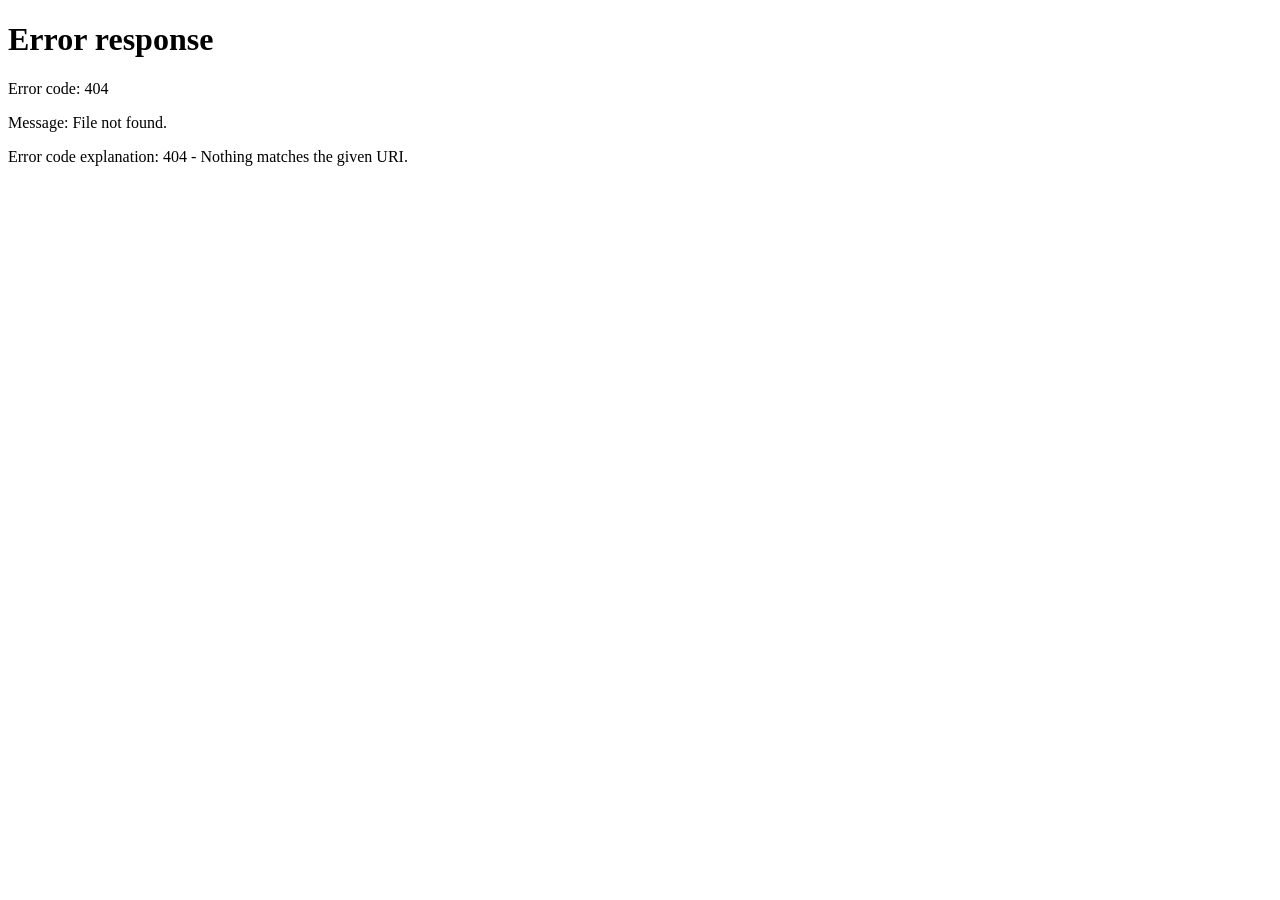
==== commit b7837cb2: "Update index.html" ====
--- a/admin/index.html
+++ b/admin/index.html
@@ -1133,4 +1133,608 @@
             const accepted = allRequests.filter(r => r.status === 'accepted').length;
             const activeUsers = allRequests.filter(r => r.status === 'accepted').length;
             
-            document.getElementById('totalRequests').text
+            document.getElementById('totalRequests').textContent = total;
+            document.getElementById('pendingRequests').textContent = pending;
+            document.getElementById('acceptedRequests').textContent = accepted;
+            document.getElementById('activeUsers').textContent = activeUsers;
+        }
+
+        // ====== تعطيل الحساب ======
+        function showError(elementId, message) {
+            const errorElement = document.getElementById(elementId);
+            if (errorElement) {
+                errorElement.querySelector('span').textContent = message;
+                errorElement.classList.add('show');
+            }
+        }
+
+        function hideError(elementId) {
+            const errorElement = document.getElementById(elementId);
+            if (errorElement) {
+                errorElement.classList.remove('show');
+            }
+        }
+
+        function banAccount() {
+            const identity = document.getElementById('banIdentity').value.trim();
+            const reason = document.getElementById('banReason').value.trim();
+            const banType = document.querySelector('input[name="banType"]:checked').value;
+            
+            // التحقق من الحقول
+            let isValid = true;
+            
+            if (!identity) {
+                showError('banIdentityError', 'يرجى إدخال رقم الهوية أو اسم الحساب');
+                isValid = false;
+            } else {
+                hideError('banIdentityError');
+            }
+            
+            if (!reason) {
+                showError('banReasonError', 'يرجى كتابة سبب التعطيل');
+                isValid = false;
+            } else {
+                hideError('banReasonError');
+            }
+            
+            if (!isValid) return;
+            
+            // البحث عن الحساب
+            const requests = JSON.parse(localStorage.getItem('identityRequests') || '[]');
+            const userRequests = requests.filter(r => 
+                r.gameId === identity || r.gameUsername.toLowerCase() === identity.toLowerCase()
+            );
+            
+            if (userRequests.length === 0) {
+                showError('banIdentityError', 'لم يتم العثور على الحساب');
+                return;
+            }
+            
+            // إنشاء بيانات التعطيل
+            const banData = {
+                identity: identity,
+                reason: reason,
+                type: banType,
+                date: new Date().toLocaleString('ar-SA'),
+                admin: currentAdmin.name
+            };
+            
+            if (banType === 'temporary') {
+                const duration = document.getElementById('banDuration').value;
+                const unit = document.getElementById('banDurationUnit').value;
+                banData.duration = { value: duration, unit: unit };
+                
+                const endDate = new Date();
+                switch(unit) {
+                    case 'hours': endDate.setHours(endDate.getHours() + parseInt(duration)); break;
+                    case 'days': endDate.setDate(endDate.getDate() + parseInt(duration)); break;
+                    case 'weeks': endDate.setDate(endDate.getDate() + (parseInt(duration) * 7)); break;
+                    case 'months': endDate.setMonth(endDate.getMonth() + parseInt(duration)); break;
+                }
+                banData.banUntil = endDate.toISOString();
+            }
+            
+            // حفظ بيانات التعطيل
+            const bans = JSON.parse(localStorage.getItem('user_bans') || '[]');
+            bans.push(banData);
+            localStorage.setItem('user_bans', JSON.stringify(bans));
+            
+            // تحديث حالة المستخدم
+            userRequests.forEach(request => {
+                request.status = 'banned';
+                request.banInfo = banData;
+            });
+            localStorage.setItem('identityRequests', JSON.stringify(requests));
+            
+            // إعادة تحميل البيانات
+            loadDashboardData();
+            
+            // إظهار رسالة نجاح
+            alertSuccess(`تم تعطيل الحساب ${identity} بنجاح`);
+            
+            // إعادة تعيين النموذج
+            clearBanForm();
+        }
+
+        function clearBanForm() {
+            document.getElementById('banIdentity').value = '';
+            document.getElementById('banReason').value = '';
+            document.querySelector('input[name="banType"][value="permanent"]').checked = true;
+            document.getElementById('durationSection').style.display = 'none';
+            document.getElementById('banDuration').value = '7';
+            
+            // إخفاء جميع أخطاء النموذج
+            hideError('banIdentityError');
+            hideError('banReasonError');
+        }
+
+        // ====== بحث الهوية ======
+        function searchIdentity() {
+            const searchQuery = document.getElementById('searchIdentity').value.trim();
+            
+            if (!searchQuery) {
+                showError('searchError', 'يرجى إدخال رقم الهوية للبحث');
+                return;
+            }
+            
+            hideError('searchError');
+            
+            const requests = JSON.parse(localStorage.getItem('identityRequests') || '[]');
+            const foundRequest = requests.find(r => r.gameId === searchQuery);
+            
+            const resultDiv = document.getElementById('identityResult');
+            const detailsDiv = document.getElementById('identityDetails');
+            
+            if (foundRequest) {
+                currentRequestId = foundRequest.id;
+                
+                const jobNames = {
+                    'citizen': 'مواطن',
+                    'interior': 'منسوب الداخلية',
+                    'health': 'منسوب الصحة',
+                    'justice': 'منسوب العدل'
+                };
+                
+                const statusText = {
+                    'pending': 'قيد المراجعة',
+                    'accepted': 'مقبولة',
+                    'rejected': 'مرفوضة',
+                    'banned': 'معطلة'
+                }[foundRequest.status] || foundRequest.status;
+                
+                detailsDiv.innerHTML = `
+                    <div style="display: grid; gap: 15px;">
+                        <div style="display: flex; justify-content: space-between;">
+                            <span style="color: rgba(255, 255, 255, 0.7);">الاسم الكامل:</span>
+                            <span style="color: white; font-weight: 600;">${foundRequest.fullName}</span>
+                        </div>
+                        <div style="display: flex; justify-content: space-between;">
+                            <span style="color: rgba(255, 255, 255, 0.7);">رقم الهوية:</span>
+                            <span style="color: white; font-weight: 600;">${foundRequest.gameId}</span>
+                        </div>
+                        <div style="display: flex; justify-content: space-between;">
+                            <span style="color: rgba(255, 255, 255, 0.7);">اسم اللعبة:</span>
+                            <span style="color: white; font-weight: 600;">${foundRequest.gameUsername}</span>
+                        </div>
+                        <div style="display: flex; justify-content: space-between;">
+                            <span style="color: rgba(255, 255, 255, 0.7);">الديسكورد:</span>
+                            <span style="color: white; font-weight: 600;">${foundRequest.discordUsername}</span>
+                        </div>
+                        <div style="display: flex; justify-content: space-between;">
+                            <span style="color: rgba(255, 255, 255, 0.7);">الوظيفة:</span>
+                            <span style="color: white; font-weight: 600;">${jobNames[foundRequest.job] || foundRequest.job}</span>
+                        </div>
+                        <div style="display: flex; justify-content: space-between;">
+                            <span style="color: rgba(255, 255, 255, 0.7);">المنصب:</span>
+                            <span style="color: white; font-weight: 600;">${foundRequest.rank || 'لا يوجد'}</span>
+                        </div>
+                        <div style="display: flex; justify-content: space-between;">
+                            <span style="color: rgba(255, 255, 255, 0.7);">الحالة:</span>
+                            <span class="request-status status-${foundRequest.status}">${statusText}</span>
+                        </div>
+                        <div style="display: flex; justify-content: space-between;">
+                            <span style="color: rgba(255, 255, 255, 0.7);">تاريخ التقديم:</span>
+                            <span style="color: white; font-weight: 600;">${foundRequest.date}</span>
+                        </div>
+                    </div>
+                    
+                    <div class="action-buttons" style="margin-top: 25px;">
+                        <button class="btn btn-success" onclick="activateSearchedIdentity()">
+                            <i class="fas fa-check"></i> تفعيل
+                        </button>
+                        <button class="btn btn-danger" onclick="rejectSearchedIdentity()">
+                            <i class="fas fa-times"></i> رفض
+                        </button>
+                        <button class="btn btn-warning" onclick="viewFullRequest('${foundRequest.id}')">
+                            <i class="fas fa-eye"></i> عرض كامل
+                        </button>
+                    </div>
+                `;
+                
+                resultDiv.style.display = 'block';
+            } else {
+                detailsDiv.innerHTML = `
+                    <div style="text-align: center; padding: 20px; color: rgba(255, 255, 255, 0.7);">
+                        <i class="fas fa-search" style="font-size: 30px; margin-bottom: 10px;"></i>
+                        <div>لم يتم العثور على هوية بهذا الرقم</div>
+                    </div>
+                `;
+                resultDiv.style.display = 'block';
+            }
+        }
+
+        function activateSearchedIdentity() {
+            if (!currentRequestId) return;
+            
+            const requests = JSON.parse(localStorage.getItem('identityRequests') || '[]');
+            const requestIndex = requests.findIndex(r => r.id === currentRequestId);
+            
+            if (requestIndex !== -1) {
+                requests[requestIndex].status = 'accepted';
+                requests[requestIndex].approvedBy = currentAdmin.name;
+                requests[requestIndex].approvalDate = new Date().toLocaleString('ar-SA');
+                
+                localStorage.setItem('identityRequests', JSON.stringify(requests));
+                
+                alertSuccess('تم تفعيل الهوية بنجاح');
+                document.getElementById('identityResult').style.display = 'none';
+                document.getElementById('searchIdentity').value = '';
+                loadDashboardData();
+            }
+        }
+
+        function rejectSearchedIdentity() {
+            if (!currentRequestId) return;
+            
+            const reason = prompt('يرجى كتابة سبب الرفض:');
+            if (!reason) return;
+            
+            const requests = JSON.parse(localStorage.getItem('identityRequests') || '[]');
+            const requestIndex = requests.findIndex(r => r.id === currentRequestId);
+            
+            if (requestIndex !== -1) {
+                requests[requestIndex].status = 'rejected';
+                requests[requestIndex].rejectedBy = currentAdmin.name;
+                requests[requestIndex].rejectionDate = new Date().toLocaleString('ar-SA');
+                requests[requestIndex].rejectionReason = reason;
+                
+                localStorage.setItem('identityRequests', JSON.stringify(requests));
+                
+                alertSuccess('تم رفض طلب التفعيل');
+                document.getElementById('identityResult').style.display = 'none';
+                document.getElementById('searchIdentity').value = '';
+                loadDashboardData();
+            }
+        }
+
+        // ====== طلبات تفعيل الهوية ======
+        function loadRequests() {
+            const container = document.getElementById('requestsContainer');
+            const statusFilter = document.getElementById('statusFilter').value;
+            const sortFilter = document.getElementById('sortFilter').value;
+            
+            let filteredRequests = [...allRequests];
+            
+            // تصفية حسب الحالة
+            if (statusFilter !== 'all') {
+                filteredRequests = filteredRequests.filter(r => r.status === statusFilter);
+            }
+            
+            // ترتيب حسب التاريخ
+            filteredRequests.sort((a, b) => {
+                const dateA = new Date(a.submissionDate || a.date);
+                const dateB = new Date(b.submissionDate || b.date);
+                return sortFilter === 'newest' ? dateB - dateA : dateA - dateB;
+            });
+            
+            // عرض الطلبات
+            container.innerHTML = '';
+            
+            if (filteredRequests.length === 0) {
+                container.innerHTML = `
+                    <div style="text-align: center; padding: 40px; color: rgba(255, 255, 255, 0.7);">
+                        <i class="fas fa-inbox" style="font-size: 40px; margin-bottom: 15px;"></i>
+                        <div>لا توجد طلبات لعرضها</div>
+                    </div>
+                `;
+                return;
+            }
+            
+            filteredRequests.forEach((request, index) => {
+                const requestElement = createRequestElement(request, index + 1);
+                container.appendChild(requestElement);
+            });
+        }
+
+        function createRequestElement(request, index) {
+            const jobNames = {
+                'citizen': 'مواطن',
+                'interior': 'منسوب الداخلية',
+                'health': 'منسوب الصحة',
+                'justice': 'منسوب العدل'
+            };
+            
+            const statusText = {
+                'pending': 'قيد المراجعة',
+                'accepted': 'مقبولة',
+                'rejected': 'مرفوضة',
+                'banned': 'معطلة'
+            }[request.status] || request.status;
+            
+            const requestDiv = document.createElement('div');
+            requestDiv.className = 'request-item';
+            requestDiv.id = `request-${request.id}`;
+            
+            requestDiv.innerHTML = `
+                <div class="request-header" onclick="toggleRequestDetails('${request.id}')">
+                    <div class="request-info">
+                        <div class="request-id">طلب #${index}</div>
+                        <div class="user-avatar">
+                            <i class="fas fa-user"></i>
+                        </div>
+                        <div>
+                            <div style="color: white; font-weight: 600; margin-bottom: 5px;">
+                                ${request.fullName}
+                            </div>
+                            <div style="color: rgba(255, 255, 255, 0.7); font-size: 14px;">
+                                ${request.gameUsername} | ${jobNames[request.job] || request.job}
+                            </div>
+                        </div>
+                    </div>
+                    <div class="request-status status-${request.status}">
+                        ${statusText}
+                    </div>
+                </div>
+                
+                <div class="request-details">
+                    <div class="details-grid">
+                        <div class="detail-group">
+                            <div class="detail-title">
+                                <i class="fas fa-user"></i> المعلومات الشخصية
+                            </div>
+                            <div class="detail-value">${request.fullName}</div>
+                            <div class="detail-sub">العمر: ${request.age} سنة</div>
+                        </div>
+                        
+                        <div class="detail-group">
+                            <div class="detail-title">
+                                <i class="fas fa-gamepad"></i> معلومات اللعبة
+                            </div>
+                            <div class="detail-value">${request.gameUsername}</div>
+                            <div class="detail-sub">رقم الهوية: ${request.gameId}</div>
+                        </div>
+                        
+                        <div class="detail-group">
+                            <div class="detail-title">
+                                <i class="fab fa-discord"></i> معلومات التواصل
+                            </div>
+                            <div class="detail-value">${request.discordUsername}</div>
+                            <div class="detail-sub">التاريخ: ${request.date}</div>
+                        </div>
+                        
+                        <div class="detail-group">
+                            <div class="detail-title">
+                                <i class="fas fa-briefcase"></i> الوظيفة والمنصب
+                            </div>
+                            <div class="detail-value">${jobNames[request.job] || request.job}</div>
+                            <div class="detail-sub">${request.rank || 'لا يوجد منصب إضافي'}</div>
+                        </div>
+                    </div>
+                    
+                    ${request.idPhoto && request.idPhoto.data ? `
+                        <div class="id-photo-preview">
+                            <div class="detail-title" style="margin-bottom: 15px;">
+                                <i class="fas fa-camera"></i> صورة الهوية المرفوعة
+                            </div>
+                            <img src="${request.idPhoto.data}" alt="صورة الهوية">
+                        </div>
+                    ` : ''}
+                    
+                    <div class="request-actions">
+                        ${request.status === 'pending' ? `
+                            <button class="btn btn-success" onclick="approveRequest('${request.id}')">
+                                <i class="fas fa-check"></i> قبول الطلب
+                            </button>
+                            <button class="btn btn-danger" onclick="rejectRequest('${request.id}')">
+                                <i class="fas fa-times"></i> رفض الطلب
+                            </button>
+                        ` : ''}
+                        
+                        ${request.status === 'accepted' ? `
+                            <button class="btn btn-warning" onclick="banUser('${request.id}')">
+                                <i class="fas fa-ban"></i> تعطيل الحساب
+                            </button>
+                        ` : ''}
+                        
+                        <button class="btn" onclick="copyRequestInfo('${request.id}')" style="background: #6c757d; color: white;">
+                            <i class="fas fa-copy"></i> نسخ المعلومات
+                        </button>
+                    </div>
+                </div>
+            `;
+            
+            return requestDiv;
+        }
+
+        function toggleRequestDetails(requestId) {
+            const requestElement = document.getElementById(`request-${requestId}`);
+            if (requestElement) {
+                requestElement.classList.toggle('expanded');
+                
+                // إغلاق العناصر الأخرى المفتوحة
+                document.querySelectorAll('.request-item').forEach(item => {
+                    if (item.id !== `request-${requestId}` && item.classList.contains('expanded')) {
+                        item.classList.remove('expanded');
+                    }
+                });
+            }
+        }
+
+        function viewFullRequest(requestId) {
+            toggleRequestDetails(requestId);
+            
+            // التمرير للعنصر
+            const element = document.getElementById(`request-${requestId}`);
+            if (element) {
+                element.scrollIntoView({ behavior: 'smooth', block: 'center' });
+            }
+        }
+
+        // ====== إجراءات على الطلبات ======
+        function approveRequest(requestId) {
+            const reason = prompt('يرجى كتابة ملاحظة القبول (اختياري):') || 'تمت الموافقة على طلب التفعيل';
+            
+            const requests = JSON.parse(localStorage.getItem('identityRequests') || '[]');
+            const requestIndex = requests.findIndex(r => r.id === requestId);
+            
+            if (requestIndex !== -1) {
+                requests[requestIndex].status = 'accepted';
+                requests[requestIndex].approvedBy = currentAdmin.name;
+                requests[requestIndex].approvalDate = new Date().toLocaleString('ar-SA');
+                requests[requestIndex].approvalNotes = reason;
+                
+                localStorage.setItem('identityRequests', JSON.stringify(requests));
+                
+                alertSuccess('تم قبول طلب التفعيل بنجاح');
+                loadDashboardData();
+            }
+        }
+
+        function rejectRequest(requestId) {
+            const reason = prompt('يرجى كتابة سبب الرفض:');
+            if (!reason) return;
+            
+            const requests = JSON.parse(localStorage.getItem('identityRequests') || '[]');
+            const requestIndex = requests.findIndex(r => r.id === requestId);
+            
+            if (requestIndex !== -1) {
+                requests[requestIndex].status = 'rejected';
+                requests[requestIndex].rejectedBy = currentAdmin.name;
+                requests[requestIndex].rejectionDate = new Date().toLocaleString('ar-SA');
+                requests[requestIndex].rejectionReason = reason;
+                
+                localStorage.setItem('identityRequests', JSON.stringify(requests));
+                
+                alertSuccess('تم رفض طلب التفعيل');
+                loadDashboardData();
+            }
+        }
+
+        function banUser(requestId) {
+            const requests = JSON.parse(localStorage.getItem('identityRequests') || '[]');
+            const request = requests.find(r => r.id === requestId);
+            
+            if (request) {
+                document.getElementById('banIdentity').value = request.gameId;
+                document.getElementById('banReason').value = 'تعطيل حساب بناءً على طلب المسؤول';
+                
+                // التمرير لنموذج التعطيل
+                document.querySelector('.management-grid').scrollIntoView({ behavior: 'smooth' });
+                
+                alertInfo('تم تعبئة بيانات الحساب تلقائياً');
+            }
+        }
+
+        function copyRequestInfo(requestId) {
+            const requests = JSON.parse(localStorage.getItem('identityRequests') || '[]');
+            const request = requests.find(r => r.id === requestId);
+            
+            if (request) {
+                const jobNames = {
+                    'citizen': 'مواطن',
+                    'interior': 'منسوب الداخلية',
+                    'health': 'منسوب الصحة',
+                    'justice': 'منسوب العدل'
+                };
+                
+                const info = `
+الاسم: ${request.fullName}
+العمر: ${request.age}
+رقم الهوية: ${request.gameId}
+اسم اللعبة: ${request.gameUsername}
+الديسكورد: ${request.discordUsername}
+الوظيفة: ${jobNames[request.job] || request.job}
+المنصب: ${request.rank || 'لا يوجد'}
+الحالة: ${request.status === 'pending' ? 'قيد المراجعة' : request.status === 'accepted' ? 'مقبولة' : 'مرفوضة'}
+تاريخ التقديم: ${request.date}
+                `.trim();
+                
+                navigator.clipboard.writeText(info).then(() => {
+                    alertSuccess('تم نسخ المعلومات إلى الحافظة');
+                });
+            }
+        }
+
+        function filterRequests() {
+            loadRequests();
+        }
+
+        // ====== التنبيهات ======
+        function alertSuccess(message) {
+            showAlert(message, 'success');
+        }
+
+        function alertError(message) {
+            showAlert(message, 'error');
+        }
+
+        function alertInfo(message) {
+            showAlert(message, 'info');
+        }
+
+        function showAlert(message, type = 'info') {
+            // إنشاء عنصر التنبيه
+            const alertDiv = document.createElement('div');
+            alertDiv.className = `alert-${type}`;
+            alertDiv.style.cssText = `
+                position: fixed;
+                top: 100px;
+                right: 30px;
+                padding: 20px 25px;
+                background: ${type === 'success' ? 'linear-gradient(135deg, #4cc9f0, #3bb4d9)' : 
+                          type === 'error' ? 'linear-gradient(135deg, #f72585, #e11575)' :
+                          'linear-gradient(135deg, #4361ee, #3a56d4)'};
+                color: white;
+                border-radius: 15px;
+                box-shadow: 0 10px 30px rgba(0,0,0,0.3);
+                z-index: 9999;
+                display: flex;
+                align-items: center;
+                gap: 15px;
+                animation: slideInRight 0.3s ease;
+                max-width: 400px;
+            `;
+            
+            const icons = {
+                'success': 'fa-check-circle',
+                'error': 'fa-exclamation-circle',
+                'info': 'fa-info-circle'
+            };
+            
+            alertDiv.innerHTML = `
+                <i class="fas ${icons[type]}" style="font-size: 24px;"></i>
+                <span>${message}</span>
+            `;
+            
+            document.body.appendChild(alertDiv);
+            
+            // إزالة التنبيه بعد 3 ثواني
+            setTimeout(() => {
+                alertDiv.style.animation = 'slideOutRight 0.3s ease';
+                setTimeout(() => {
+                    if (alertDiv.parentNode) {
+                        alertDiv.parentNode.removeChild(alertDiv);
+                    }
+                }, 300);
+            }, 3000);
+            
+            // إضافة الأنيميشن
+            const style = document.createElement('style');
+            style.textContent = `
+                @keyframes slideInRight {
+                    from {
+                        opacity: 0;
+                        transform: translateX(100%);
+                    }
+                    to {
+                        opacity: 1;
+                        transform: translateX(0);
+                    }
+                }
+                
+                @keyframes slideOutRight {
+                    from {
+                        opacity: 1;
+                        transform: translateX(0);
+                    }
+                    to {
+                        opacity: 0;
+                        transform: translateX(100%);
+                    }
+                }
+            `;
+            document.head.appendChild(style);
+        }
+    </script>
+</body>
+</html>
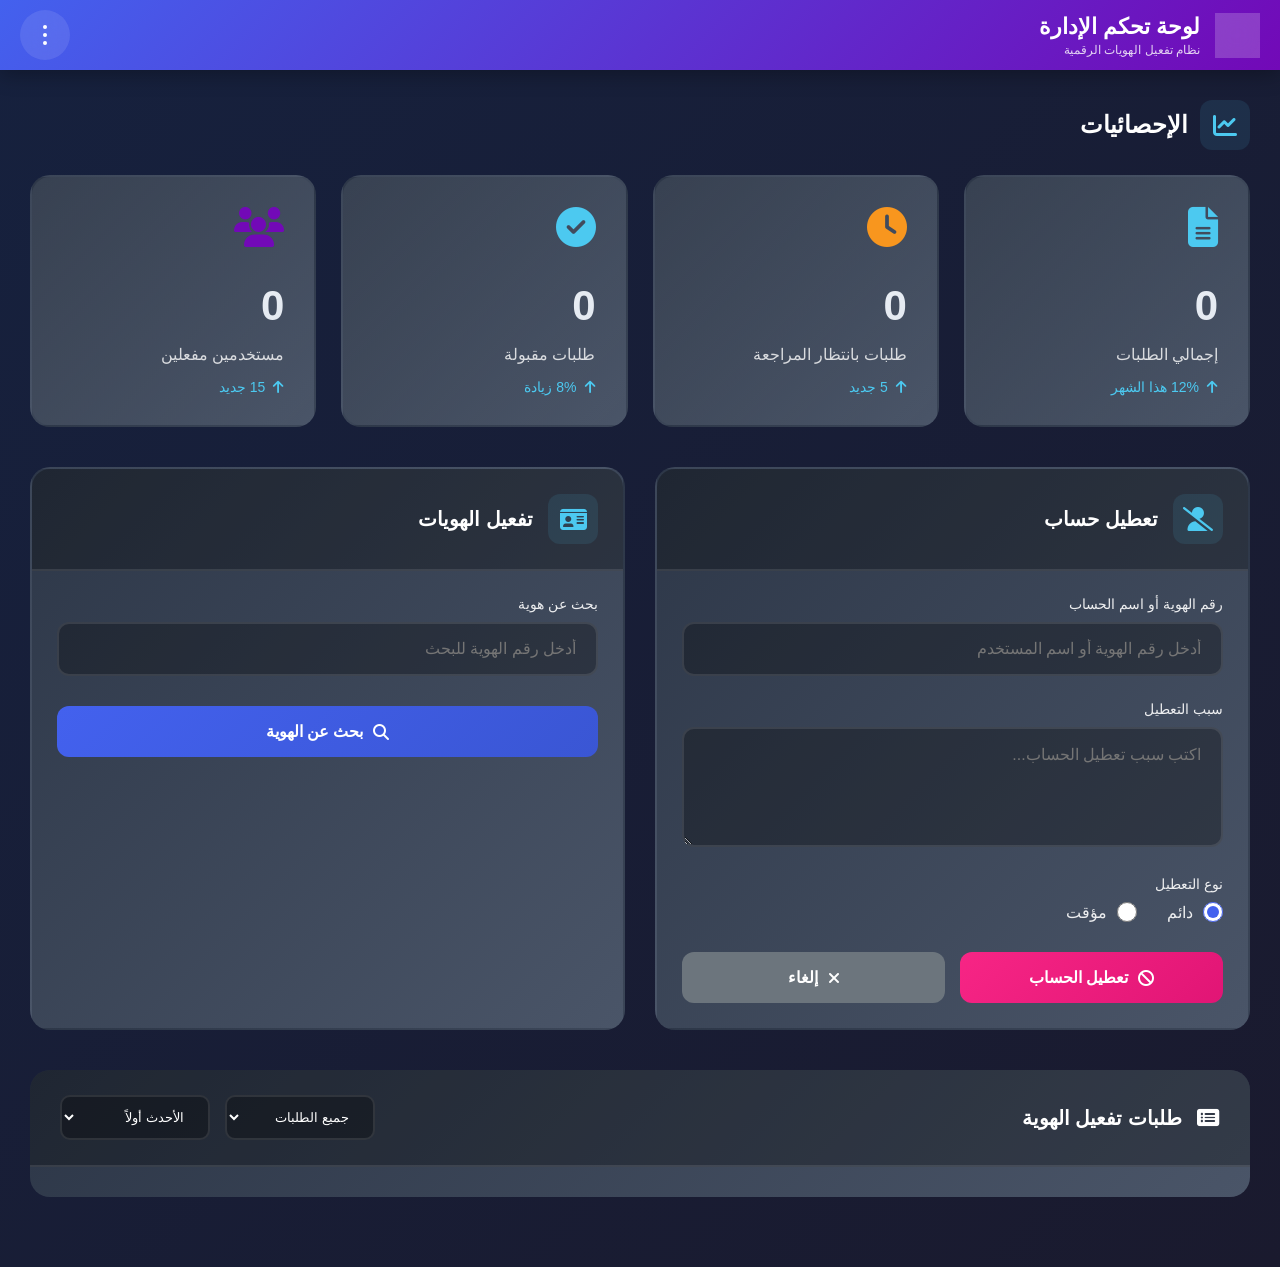
==== commit 22b93779: "Update index.html" ====
--- a/admin/index.html
+++ b/admin/index.html
@@ -1029,8 +1029,16 @@
         document.addEventListener('DOMContentLoaded', function() {
             console.log('لوحة تحكم الإدارة - جاهزة');
             
-            // التحقق من تسجيل الدخول
-            checkAdminLogin();
+            // تسجيل الدخول التلقائي بدون تحقق
+            currentAdmin = {
+                username: 'admin',
+                name: 'المسؤول العام',
+                email: 'admin@kr-system.com'
+            };
+            
+            // تحديث اسم المسؤول
+            document.getElementById('adminName').textContent = currentAdmin.name;
+            document.getElementById('adminEmail').textContent = currentAdmin.email;
             
             // إعداد المستمعين للأحداث
             setupEventListeners();
@@ -1058,22 +1066,10 @@
             }
         });
 
-        // ====== تسجيل الدخول والخروج ======
-        function checkAdminLogin() {
-            const savedAdmin = localStorage.getItem('admin_logged_in');
-            if (savedAdmin) {
-                currentAdmin = JSON.parse(savedAdmin);
-                document.getElementById('adminName').textContent = currentAdmin.name;
-                document.getElementById('adminEmail').textContent = currentAdmin.email || 'admin@kr-system.com';
-            } else {
-                // إذا لم يكن مسجلاً، توجيه لصفحة الدخول
-                window.location.href = 'admin-login.html';
-            }
-        }
-
+        // ====== تسجيل الخروج ======
         function adminLogout() {
-            localStorage.removeItem('admin_logged_in');
-            window.location.href = 'admin-login.html';
+            // مجرد إعادة تحميل الصفحة
+            location.reload();
         }
 
         // ====== إعداد المستمعين للأحداث ======
@@ -1115,626 +1111,4 @@
             });
         }
 
-        // ====== تحميل البيانات ======
-        function loadDashboardData() {
-            const requests = JSON.parse(localStorage.getItem('identityRequests') || '[]');
-            allRequests = requests;
-            
-            // تحديث الإحصائيات
-            updateStatistics();
-            
-            // تحميل الطلبات
-            loadRequests();
-        }
-
-        function updateStatistics() {
-            const total = allRequests.length;
-            const pending = allRequests.filter(r => r.status === 'pending').length;
-            const accepted = allRequests.filter(r => r.status === 'accepted').length;
-            const activeUsers = allRequests.filter(r => r.status === 'accepted').length;
-            
-            document.getElementById('totalRequests').textContent = total;
-            document.getElementById('pendingRequests').textContent = pending;
-            document.getElementById('acceptedRequests').textContent = accepted;
-            document.getElementById('activeUsers').textContent = activeUsers;
-        }
-
-        // ====== تعطيل الحساب ======
-        function showError(elementId, message) {
-            const errorElement = document.getElementById(elementId);
-            if (errorElement) {
-                errorElement.querySelector('span').textContent = message;
-                errorElement.classList.add('show');
-            }
-        }
-
-        function hideError(elementId) {
-            const errorElement = document.getElementById(elementId);
-            if (errorElement) {
-                errorElement.classList.remove('show');
-            }
-        }
-
-        function banAccount() {
-            const identity = document.getElementById('banIdentity').value.trim();
-            const reason = document.getElementById('banReason').value.trim();
-            const banType = document.querySelector('input[name="banType"]:checked').value;
-            
-            // التحقق من الحقول
-            let isValid = true;
-            
-            if (!identity) {
-                showError('banIdentityError', 'يرجى إدخال رقم الهوية أو اسم الحساب');
-                isValid = false;
-            } else {
-                hideError('banIdentityError');
-            }
-            
-            if (!reason) {
-                showError('banReasonError', 'يرجى كتابة سبب التعطيل');
-                isValid = false;
-            } else {
-                hideError('banReasonError');
-            }
-            
-            if (!isValid) return;
-            
-            // البحث عن الحساب
-            const requests = JSON.parse(localStorage.getItem('identityRequests') || '[]');
-            const userRequests = requests.filter(r => 
-                r.gameId === identity || r.gameUsername.toLowerCase() === identity.toLowerCase()
-            );
-            
-            if (userRequests.length === 0) {
-                showError('banIdentityError', 'لم يتم العثور على الحساب');
-                return;
-            }
-            
-            // إنشاء بيانات التعطيل
-            const banData = {
-                identity: identity,
-                reason: reason,
-                type: banType,
-                date: new Date().toLocaleString('ar-SA'),
-                admin: currentAdmin.name
-            };
-            
-            if (banType === 'temporary') {
-                const duration = document.getElementById('banDuration').value;
-                const unit = document.getElementById('banDurationUnit').value;
-                banData.duration = { value: duration, unit: unit };
-                
-                const endDate = new Date();
-                switch(unit) {
-                    case 'hours': endDate.setHours(endDate.getHours() + parseInt(duration)); break;
-                    case 'days': endDate.setDate(endDate.getDate() + parseInt(duration)); break;
-                    case 'weeks': endDate.setDate(endDate.getDate() + (parseInt(duration) * 7)); break;
-                    case 'months': endDate.setMonth(endDate.getMonth() + parseInt(duration)); break;
-                }
-                banData.banUntil = endDate.toISOString();
-            }
-            
-            // حفظ بيانات التعطيل
-            const bans = JSON.parse(localStorage.getItem('user_bans') || '[]');
-            bans.push(banData);
-            localStorage.setItem('user_bans', JSON.stringify(bans));
-            
-            // تحديث حالة المستخدم
-            userRequests.forEach(request => {
-                request.status = 'banned';
-                request.banInfo = banData;
-            });
-            localStorage.setItem('identityRequests', JSON.stringify(requests));
-            
-            // إعادة تحميل البيانات
-            loadDashboardData();
-            
-            // إظهار رسالة نجاح
-            alertSuccess(`تم تعطيل الحساب ${identity} بنجاح`);
-            
-            // إعادة تعيين النموذج
-            clearBanForm();
-        }
-
-        function clearBanForm() {
-            document.getElementById('banIdentity').value = '';
-            document.getElementById('banReason').value = '';
-            document.querySelector('input[name="banType"][value="permanent"]').checked = true;
-            document.getElementById('durationSection').style.display = 'none';
-            document.getElementById('banDuration').value = '7';
-            
-            // إخفاء جميع أخطاء النموذج
-            hideError('banIdentityError');
-            hideError('banReasonError');
-        }
-
-        // ====== بحث الهوية ======
-        function searchIdentity() {
-            const searchQuery = document.getElementById('searchIdentity').value.trim();
-            
-            if (!searchQuery) {
-                showError('searchError', 'يرجى إدخال رقم الهوية للبحث');
-                return;
-            }
-            
-            hideError('searchError');
-            
-            const requests = JSON.parse(localStorage.getItem('identityRequests') || '[]');
-            const foundRequest = requests.find(r => r.gameId === searchQuery);
-            
-            const resultDiv = document.getElementById('identityResult');
-            const detailsDiv = document.getElementById('identityDetails');
-            
-            if (foundRequest) {
-                currentRequestId = foundRequest.id;
-                
-                const jobNames = {
-                    'citizen': 'مواطن',
-                    'interior': 'منسوب الداخلية',
-                    'health': 'منسوب الصحة',
-                    'justice': 'منسوب العدل'
-                };
-                
-                const statusText = {
-                    'pending': 'قيد المراجعة',
-                    'accepted': 'مقبولة',
-                    'rejected': 'مرفوضة',
-                    'banned': 'معطلة'
-                }[foundRequest.status] || foundRequest.status;
-                
-                detailsDiv.innerHTML = `
-                    <div style="display: grid; gap: 15px;">
-                        <div style="display: flex; justify-content: space-between;">
-                            <span style="color: rgba(255, 255, 255, 0.7);">الاسم الكامل:</span>
-                            <span style="color: white; font-weight: 600;">${foundRequest.fullName}</span>
-                        </div>
-                        <div style="display: flex; justify-content: space-between;">
-                            <span style="color: rgba(255, 255, 255, 0.7);">رقم الهوية:</span>
-                            <span style="color: white; font-weight: 600;">${foundRequest.gameId}</span>
-                        </div>
-                        <div style="display: flex; justify-content: space-between;">
-                            <span style="color: rgba(255, 255, 255, 0.7);">اسم اللعبة:</span>
-                            <span style="color: white; font-weight: 600;">${foundRequest.gameUsername}</span>
-                        </div>
-                        <div style="display: flex; justify-content: space-between;">
-                            <span style="color: rgba(255, 255, 255, 0.7);">الديسكورد:</span>
-                            <span style="color: white; font-weight: 600;">${foundRequest.discordUsername}</span>
-                        </div>
-                        <div style="display: flex; justify-content: space-between;">
-                            <span style="color: rgba(255, 255, 255, 0.7);">الوظيفة:</span>
-                            <span style="color: white; font-weight: 600;">${jobNames[foundRequest.job] || foundRequest.job}</span>
-                        </div>
-                        <div style="display: flex; justify-content: space-between;">
-                            <span style="color: rgba(255, 255, 255, 0.7);">المنصب:</span>
-                            <span style="color: white; font-weight: 600;">${foundRequest.rank || 'لا يوجد'}</span>
-                        </div>
-                        <div style="display: flex; justify-content: space-between;">
-                            <span style="color: rgba(255, 255, 255, 0.7);">الحالة:</span>
-                            <span class="request-status status-${foundRequest.status}">${statusText}</span>
-                        </div>
-                        <div style="display: flex; justify-content: space-between;">
-                            <span style="color: rgba(255, 255, 255, 0.7);">تاريخ التقديم:</span>
-                            <span style="color: white; font-weight: 600;">${foundRequest.date}</span>
-                        </div>
-                    </div>
-                    
-                    <div class="action-buttons" style="margin-top: 25px;">
-                        <button class="btn btn-success" onclick="activateSearchedIdentity()">
-                            <i class="fas fa-check"></i> تفعيل
-                        </button>
-                        <button class="btn btn-danger" onclick="rejectSearchedIdentity()">
-                            <i class="fas fa-times"></i> رفض
-                        </button>
-                        <button class="btn btn-warning" onclick="viewFullRequest('${foundRequest.id}')">
-                            <i class="fas fa-eye"></i> عرض كامل
-                        </button>
-                    </div>
-                `;
-                
-                resultDiv.style.display = 'block';
-            } else {
-                detailsDiv.innerHTML = `
-                    <div style="text-align: center; padding: 20px; color: rgba(255, 255, 255, 0.7);">
-                        <i class="fas fa-search" style="font-size: 30px; margin-bottom: 10px;"></i>
-                        <div>لم يتم العثور على هوية بهذا الرقم</div>
-                    </div>
-                `;
-                resultDiv.style.display = 'block';
-            }
-        }
-
-        function activateSearchedIdentity() {
-            if (!currentRequestId) return;
-            
-            const requests = JSON.parse(localStorage.getItem('identityRequests') || '[]');
-            const requestIndex = requests.findIndex(r => r.id === currentRequestId);
-            
-            if (requestIndex !== -1) {
-                requests[requestIndex].status = 'accepted';
-                requests[requestIndex].approvedBy = currentAdmin.name;
-                requests[requestIndex].approvalDate = new Date().toLocaleString('ar-SA');
-                
-                localStorage.setItem('identityRequests', JSON.stringify(requests));
-                
-                alertSuccess('تم تفعيل الهوية بنجاح');
-                document.getElementById('identityResult').style.display = 'none';
-                document.getElementById('searchIdentity').value = '';
-                loadDashboardData();
-            }
-        }
-
-        function rejectSearchedIdentity() {
-            if (!currentRequestId) return;
-            
-            const reason = prompt('يرجى كتابة سبب الرفض:');
-            if (!reason) return;
-            
-            const requests = JSON.parse(localStorage.getItem('identityRequests') || '[]');
-            const requestIndex = requests.findIndex(r => r.id === currentRequestId);
-            
-            if (requestIndex !== -1) {
-                requests[requestIndex].status = 'rejected';
-                requests[requestIndex].rejectedBy = currentAdmin.name;
-                requests[requestIndex].rejectionDate = new Date().toLocaleString('ar-SA');
-                requests[requestIndex].rejectionReason = reason;
-                
-                localStorage.setItem('identityRequests', JSON.stringify(requests));
-                
-                alertSuccess('تم رفض طلب التفعيل');
-                document.getElementById('identityResult').style.display = 'none';
-                document.getElementById('searchIdentity').value = '';
-                loadDashboardData();
-            }
-        }
-
-        // ====== طلبات تفعيل الهوية ======
-        function loadRequests() {
-            const container = document.getElementById('requestsContainer');
-            const statusFilter = document.getElementById('statusFilter').value;
-            const sortFilter = document.getElementById('sortFilter').value;
-            
-            let filteredRequests = [...allRequests];
-            
-            // تصفية حسب الحالة
-            if (statusFilter !== 'all') {
-                filteredRequests = filteredRequests.filter(r => r.status === statusFilter);
-            }
-            
-            // ترتيب حسب التاريخ
-            filteredRequests.sort((a, b) => {
-                const dateA = new Date(a.submissionDate || a.date);
-                const dateB = new Date(b.submissionDate || b.date);
-                return sortFilter === 'newest' ? dateB - dateA : dateA - dateB;
-            });
-            
-            // عرض الطلبات
-            container.innerHTML = '';
-            
-            if (filteredRequests.length === 0) {
-                container.innerHTML = `
-                    <div style="text-align: center; padding: 40px; color: rgba(255, 255, 255, 0.7);">
-                        <i class="fas fa-inbox" style="font-size: 40px; margin-bottom: 15px;"></i>
-                        <div>لا توجد طلبات لعرضها</div>
-                    </div>
-                `;
-                return;
-            }
-            
-            filteredRequests.forEach((request, index) => {
-                const requestElement = createRequestElement(request, index + 1);
-                container.appendChild(requestElement);
-            });
-        }
-
-        function createRequestElement(request, index) {
-            const jobNames = {
-                'citizen': 'مواطن',
-                'interior': 'منسوب الداخلية',
-                'health': 'منسوب الصحة',
-                'justice': 'منسوب العدل'
-            };
-            
-            const statusText = {
-                'pending': 'قيد المراجعة',
-                'accepted': 'مقبولة',
-                'rejected': 'مرفوضة',
-                'banned': 'معطلة'
-            }[request.status] || request.status;
-            
-            const requestDiv = document.createElement('div');
-            requestDiv.className = 'request-item';
-            requestDiv.id = `request-${request.id}`;
-            
-            requestDiv.innerHTML = `
-                <div class="request-header" onclick="toggleRequestDetails('${request.id}')">
-                    <div class="request-info">
-                        <div class="request-id">طلب #${index}</div>
-                        <div class="user-avatar">
-                            <i class="fas fa-user"></i>
-                        </div>
-                        <div>
-                            <div style="color: white; font-weight: 600; margin-bottom: 5px;">
-                                ${request.fullName}
-                            </div>
-                            <div style="color: rgba(255, 255, 255, 0.7); font-size: 14px;">
-                                ${request.gameUsername} | ${jobNames[request.job] || request.job}
-                            </div>
-                        </div>
-                    </div>
-                    <div class="request-status status-${request.status}">
-                        ${statusText}
-                    </div>
-                </div>
-                
-                <div class="request-details">
-                    <div class="details-grid">
-                        <div class="detail-group">
-                            <div class="detail-title">
-                                <i class="fas fa-user"></i> المعلومات الشخصية
-                            </div>
-                            <div class="detail-value">${request.fullName}</div>
-                            <div class="detail-sub">العمر: ${request.age} سنة</div>
-                        </div>
-                        
-                        <div class="detail-group">
-                            <div class="detail-title">
-                                <i class="fas fa-gamepad"></i> معلومات اللعبة
-                            </div>
-                            <div class="detail-value">${request.gameUsername}</div>
-                            <div class="detail-sub">رقم الهوية: ${request.gameId}</div>
-                        </div>
-                        
-                        <div class="detail-group">
-                            <div class="detail-title">
-                                <i class="fab fa-discord"></i> معلومات التواصل
-                            </div>
-                            <div class="detail-value">${request.discordUsername}</div>
-                            <div class="detail-sub">التاريخ: ${request.date}</div>
-                        </div>
-                        
-                        <div class="detail-group">
-                            <div class="detail-title">
-                                <i class="fas fa-briefcase"></i> الوظيفة والمنصب
-                            </div>
-                            <div class="detail-value">${jobNames[request.job] || request.job}</div>
-                            <div class="detail-sub">${request.rank || 'لا يوجد منصب إضافي'}</div>
-                        </div>
-                    </div>
-                    
-                    ${request.idPhoto && request.idPhoto.data ? `
-                        <div class="id-photo-preview">
-                            <div class="detail-title" style="margin-bottom: 15px;">
-                                <i class="fas fa-camera"></i> صورة الهوية المرفوعة
-                            </div>
-                            <img src="${request.idPhoto.data}" alt="صورة الهوية">
-                        </div>
-                    ` : ''}
-                    
-                    <div class="request-actions">
-                        ${request.status === 'pending' ? `
-                            <button class="btn btn-success" onclick="approveRequest('${request.id}')">
-                                <i class="fas fa-check"></i> قبول الطلب
-                            </button>
-                            <button class="btn btn-danger" onclick="rejectRequest('${request.id}')">
-                                <i class="fas fa-times"></i> رفض الطلب
-                            </button>
-                        ` : ''}
-                        
-                        ${request.status === 'accepted' ? `
-                            <button class="btn btn-warning" onclick="banUser('${request.id}')">
-                                <i class="fas fa-ban"></i> تعطيل الحساب
-                            </button>
-                        ` : ''}
-                        
-                        <button class="btn" onclick="copyRequestInfo('${request.id}')" style="background: #6c757d; color: white;">
-                            <i class="fas fa-copy"></i> نسخ المعلومات
-                        </button>
-                    </div>
-                </div>
-            `;
-            
-            return requestDiv;
-        }
-
-        function toggleRequestDetails(requestId) {
-            const requestElement = document.getElementById(`request-${requestId}`);
-            if (requestElement) {
-                requestElement.classList.toggle('expanded');
-                
-                // إغلاق العناصر الأخرى المفتوحة
-                document.querySelectorAll('.request-item').forEach(item => {
-                    if (item.id !== `request-${requestId}` && item.classList.contains('expanded')) {
-                        item.classList.remove('expanded');
-                    }
-                });
-            }
-        }
-
-        function viewFullRequest(requestId) {
-            toggleRequestDetails(requestId);
-            
-            // التمرير للعنصر
-            const element = document.getElementById(`request-${requestId}`);
-            if (element) {
-                element.scrollIntoView({ behavior: 'smooth', block: 'center' });
-            }
-        }
-
-        // ====== إجراءات على الطلبات ======
-        function approveRequest(requestId) {
-            const reason = prompt('يرجى كتابة ملاحظة القبول (اختياري):') || 'تمت الموافقة على طلب التفعيل';
-            
-            const requests = JSON.parse(localStorage.getItem('identityRequests') || '[]');
-            const requestIndex = requests.findIndex(r => r.id === requestId);
-            
-            if (requestIndex !== -1) {
-                requests[requestIndex].status = 'accepted';
-                requests[requestIndex].approvedBy = currentAdmin.name;
-                requests[requestIndex].approvalDate = new Date().toLocaleString('ar-SA');
-                requests[requestIndex].approvalNotes = reason;
-                
-                localStorage.setItem('identityRequests', JSON.stringify(requests));
-                
-                alertSuccess('تم قبول طلب التفعيل بنجاح');
-                loadDashboardData();
-            }
-        }
-
-        function rejectRequest(requestId) {
-            const reason = prompt('يرجى كتابة سبب الرفض:');
-            if (!reason) return;
-            
-            const requests = JSON.parse(localStorage.getItem('identityRequests') || '[]');
-            const requestIndex = requests.findIndex(r => r.id === requestId);
-            
-            if (requestIndex !== -1) {
-                requests[requestIndex].status = 'rejected';
-                requests[requestIndex].rejectedBy = currentAdmin.name;
-                requests[requestIndex].rejectionDate = new Date().toLocaleString('ar-SA');
-                requests[requestIndex].rejectionReason = reason;
-                
-                localStorage.setItem('identityRequests', JSON.stringify(requests));
-                
-                alertSuccess('تم رفض طلب التفعيل');
-                loadDashboardData();
-            }
-        }
-
-        function banUser(requestId) {
-            const requests = JSON.parse(localStorage.getItem('identityRequests') || '[]');
-            const request = requests.find(r => r.id === requestId);
-            
-            if (request) {
-                document.getElementById('banIdentity').value = request.gameId;
-                document.getElementById('banReason').value = 'تعطيل حساب بناءً على طلب المسؤول';
-                
-                // التمرير لنموذج التعطيل
-                document.querySelector('.management-grid').scrollIntoView({ behavior: 'smooth' });
-                
-                alertInfo('تم تعبئة بيانات الحساب تلقائياً');
-            }
-        }
-
-        function copyRequestInfo(requestId) {
-            const requests = JSON.parse(localStorage.getItem('identityRequests') || '[]');
-            const request = requests.find(r => r.id === requestId);
-            
-            if (request) {
-                const jobNames = {
-                    'citizen': 'مواطن',
-                    'interior': 'منسوب الداخلية',
-                    'health': 'منسوب الصحة',
-                    'justice': 'منسوب العدل'
-                };
-                
-                const info = `
-الاسم: ${request.fullName}
-العمر: ${request.age}
-رقم الهوية: ${request.gameId}
-اسم اللعبة: ${request.gameUsername}
-الديسكورد: ${request.discordUsername}
-الوظيفة: ${jobNames[request.job] || request.job}
-المنصب: ${request.rank || 'لا يوجد'}
-الحالة: ${request.status === 'pending' ? 'قيد المراجعة' : request.status === 'accepted' ? 'مقبولة' : 'مرفوضة'}
-تاريخ التقديم: ${request.date}
-                `.trim();
-                
-                navigator.clipboard.writeText(info).then(() => {
-                    alertSuccess('تم نسخ المعلومات إلى الحافظة');
-                });
-            }
-        }
-
-        function filterRequests() {
-            loadRequests();
-        }
-
-        // ====== التنبيهات ======
-        function alertSuccess(message) {
-            showAlert(message, 'success');
-        }
-
-        function alertError(message) {
-            showAlert(message, 'error');
-        }
-
-        function alertInfo(message) {
-            showAlert(message, 'info');
-        }
-
-        function showAlert(message, type = 'info') {
-            // إنشاء عنصر التنبيه
-            const alertDiv = document.createElement('div');
-            alertDiv.className = `alert-${type}`;
-            alertDiv.style.cssText = `
-                position: fixed;
-                top: 100px;
-                right: 30px;
-                padding: 20px 25px;
-                background: ${type === 'success' ? 'linear-gradient(135deg, #4cc9f0, #3bb4d9)' : 
-                          type === 'error' ? 'linear-gradient(135deg, #f72585, #e11575)' :
-                          'linear-gradient(135deg, #4361ee, #3a56d4)'};
-                color: white;
-                border-radius: 15px;
-                box-shadow: 0 10px 30px rgba(0,0,0,0.3);
-                z-index: 9999;
-                display: flex;
-                align-items: center;
-                gap: 15px;
-                animation: slideInRight 0.3s ease;
-                max-width: 400px;
-            `;
-            
-            const icons = {
-                'success': 'fa-check-circle',
-                'error': 'fa-exclamation-circle',
-                'info': 'fa-info-circle'
-            };
-            
-            alertDiv.innerHTML = `
-                <i class="fas ${icons[type]}" style="font-size: 24px;"></i>
-                <span>${message}</span>
-            `;
-            
-            document.body.appendChild(alertDiv);
-            
-            // إزالة التنبيه بعد 3 ثواني
-            setTimeout(() => {
-                alertDiv.style.animation = 'slideOutRight 0.3s ease';
-                setTimeout(() => {
-                    if (alertDiv.parentNode) {
-                        alertDiv.parentNode.removeChild(alertDiv);
-                    }
-                }, 300);
-            }, 3000);
-            
-            // إضافة الأنيميشن
-            const style = document.createElement('style');
-            style.textContent = `
-                @keyframes slideInRight {
-                    from {
-                        opacity: 0;
-                        transform: translateX(100%);
-                    }
-                    to {
-                        opacity: 1;
-                        transform: translateX(0);
-                    }
-                }
-                
-                @keyframes slideOutRight {
-                    from {
-                        opacity: 1;
-                        transform: translateX(0);
-                    }
-                    to {
-                        opacity: 0;
-                        transform: translateX(100%);
-                    }
-                }
-            `;
-            document.head.appendChild(style);
-        }
-    </script>
-</body>
-</html>
+        // ====== تحميل
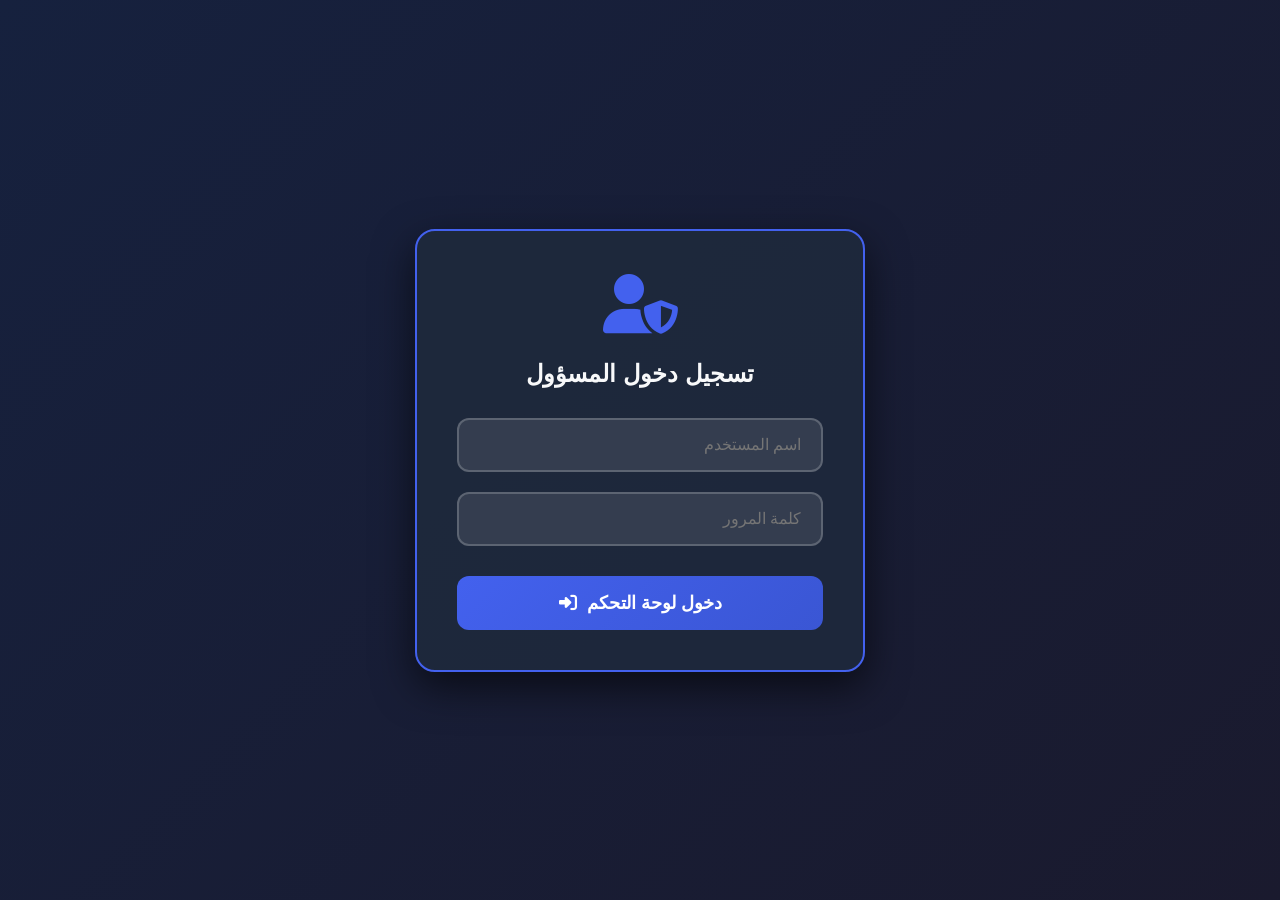
==== commit 915f1449: "Update index.html" ====
--- a/admin/index.html
+++ b/admin/index.html
@@ -6,12 +6,6 @@
     <title>لوحة تحكم الإدارة - نظام تفعيل الهويات</title>
     <link rel="stylesheet" href="https://cdnjs.cloudflare.com/ajax/libs/font-awesome/6.4.0/css/all.min.css">
     <style>
-        /* ===== أساسيات التصميم ===== */
-        * {
-            margin: 0; padding: 0; box-sizing: border-box;
-            font-family: 'Segoe UI', Tahoma, Geneva, Verdana, sans-serif;
-        }
-
         :root {
             --primary: #4361ee;
             --primary-dark: #3a56d4;
@@ -22,8 +16,13 @@
             --dark: #1a1a2e;
             --darker: #16213e;
             --light: #f8f9fa;
-            --gray: #6c757d;
-            --gray-dark: #495057;
+        }
+
+        * {
+            margin: 0;
+            padding: 0;
+            box-sizing: border-box;
+            font-family: 'Segoe UI', Tahoma, Geneva, Verdana, sans-serif;
         }
 
         body {
@@ -32,8 +31,140 @@
             color: var(--light);
         }
 
-        /* ===== الهيدر المحسّن ===== */
-        .admin-header {
+        /* ===== شاشة تسجيل الدخول ===== */
+        .login-screen {
+            display: flex;
+            justify-content: center;
+            align-items: center;
+            min-height: 100vh;
+            padding: 20px;
+            background: linear-gradient(135deg, var(--darker) 0%, var(--dark) 100%);
+            animation: fadeIn 0.5s ease;
+        }
+
+        @keyframes fadeIn {
+            from { opacity: 0; }
+            to { opacity: 1; }
+        }
+
+        .login-card {
+            background: rgba(30, 41, 59, 0.95);
+            padding: 40px;
+            border-radius: 20px;
+            width: 100%;
+            max-width: 450px;
+            border: 2px solid var(--primary);
+            box-shadow: 0 15px 40px rgba(0,0,0,0.6);
+            text-align: center;
+            animation: slideUp 0.6s ease;
+        }
+
+        @keyframes slideUp {
+            from {
+                opacity: 0;
+                transform: translateY(30px);
+            }
+            to {
+                opacity: 1;
+                transform: translateY(0);
+            }
+        }
+
+        .login-logo {
+            font-size: 60px;
+            color: var(--primary);
+            margin-bottom: 20px;
+            animation: bounce 2s infinite;
+        }
+
+        @keyframes bounce {
+            0%, 100% { transform: translateY(0); }
+            50% { transform: translateY(-10px); }
+        }
+
+        .login-card h2 {
+            color: var(--light);
+            margin-bottom: 30px;
+            font-size: 24px;
+        }
+
+        .login-input {
+            width: 100%;
+            padding: 16px 20px;
+            margin-bottom: 20px;
+            background: rgba(255, 255, 255, 0.1);
+            border: 2px solid rgba(255, 255, 255, 0.2);
+            border-radius: 12px;
+            color: white;
+            font-size: 16px;
+            transition: all 0.3s;
+        }
+
+        .login-input:focus {
+            outline: none;
+            border-color: var(--primary);
+            box-shadow: 0 0 0 3px rgba(67, 97, 238, 0.3);
+            background: rgba(255, 255, 255, 0.15);
+        }
+
+        .login-btn {
+            width: 100%;
+            padding: 16px;
+            background: linear-gradient(135deg, var(--primary), var(--primary-dark));
+            color: white;
+            border: none;
+            border-radius: 12px;
+            font-size: 18px;
+            font-weight: 600;
+            cursor: pointer;
+            transition: all 0.3s;
+            margin-top: 10px;
+            display: flex;
+            align-items: center;
+            justify-content: center;
+            gap: 10px;
+        }
+
+        .login-btn:hover {
+            transform: translateY(-2px);
+            box-shadow: 0 10px 25px rgba(67, 97, 238, 0.4);
+        }
+
+        .login-btn:active {
+            transform: translateY(0);
+        }
+
+        .login-error {
+            background: rgba(247, 37, 133, 0.2);
+            border: 2px solid var(--danger);
+            color: #fecaca;
+            padding: 15px;
+            border-radius: 10px;
+            margin-top: 15px;
+            display: none;
+            align-items: center;
+            gap: 12px;
+            animation: shake 0.5s;
+        }
+
+        @keyframes shake {
+            0%, 100% { transform: translateX(0); }
+            10%, 30%, 50%, 70%, 90% { transform: translateX(-5px); }
+            20%, 40%, 60%, 80% { transform: translateX(5px); }
+        }
+
+        .login-error.show {
+            display: flex;
+        }
+
+        /* ===== لوحة التحكم (يتم إظهارها بعد تسجيل الدخول) ===== */
+        .dashboard-screen {
+            display: none;
+            min-height: 100vh;
+        }
+
+        /* ===== الهيدر ===== */
+        .dashboard-header {
             background: linear-gradient(135deg, var(--primary), var(--secondary));
             padding: 0 20px;
             height: 70px;
@@ -62,7 +193,6 @@
             justify-content: center;
             font-size: 22px;
             color: white;
-            backdrop-filter: blur(10px);
         }
 
         .logo-text h1 {
@@ -78,55 +208,56 @@
             color: rgba(255, 255, 255, 0.9);
         }
 
-        /* ===== قائمة المستخدم (الثلاث نقاط) ===== */
-        .user-menu-container {
+        /* ===== قائمة المستخدم ===== */
+        .user-menu {
             position: relative;
         }
 
-        .user-menu-btn {
-            width: 50px;
-            height: 50px;
+        .user-btn {
             background: rgba(255, 255, 255, 0.1);
-            border-radius: 50%;
-            display: flex;
-            flex-direction: column;
-            align-items: center;
-            justify-content: center;
-            gap: 4px;
+            border: none;
+            color: white;
+            padding: 10px 20px;
+            border-radius: 25px;
             cursor: pointer;
+            display: flex;
+            align-items: center;
+            gap: 10px;
             transition: all 0.3s;
-            border: none;
-            backdrop-filter: blur(10px);
-        }
-
-        .user-menu-btn:hover {
+        }
+
+        .user-btn:hover {
             background: rgba(255, 255, 255, 0.2);
-            transform: scale(1.05);
-        }
-
-        .menu-dot {
-            width: 4px;
-            height: 4px;
+        }
+
+        .user-avatar {
+            width: 35px;
+            height: 35px;
             background: white;
             border-radius: 50%;
+            display: flex;
+            align-items: center;
+            justify-content: center;
+            color: var(--primary);
+            font-weight: bold;
         }
 
         .user-dropdown {
             position: absolute;
-            top: 60px;
+            top: 50px;
             left: 0;
             background: white;
-            border-radius: 12px;
-            box-shadow: 0 10px 40px rgba(0, 0, 0, 0.2);
+            border-radius: 10px;
+            box-shadow: 0 10px 30px rgba(0,0,0,0.2);
             min-width: 200px;
             display: none;
             overflow: hidden;
             z-index: 1001;
+        }
+
+        .user-dropdown.show {
+            display: block;
             animation: slideDown 0.3s ease;
-        }
-
-        .user-dropdown.active {
-            display: block;
         }
 
         @keyframes slideDown {
@@ -141,19 +272,9 @@
         }
 
         .user-info {
-            padding: 20px;
+            padding: 15px;
             background: linear-gradient(135deg, var(--primary), var(--secondary));
             color: white;
-        }
-
-        .user-info h4 {
-            font-size: 16px;
-            margin-bottom: 5px;
-        }
-
-        .user-info p {
-            font-size: 12px;
-            opacity: 0.9;
         }
 
         .dropdown-menu {
@@ -165,71 +286,35 @@
             display: flex;
             align-items: center;
             gap: 12px;
-            color: var(--gray-dark);
+            color: #333;
             text-decoration: none;
             transition: all 0.3s;
             cursor: pointer;
-            border-left: 3px solid transparent;
         }
 
         .dropdown-item:hover {
-            background: #f8f9fa;
-            border-left: 3px solid var(--primary);
+            background: #f5f5f5;
             color: var(--primary);
         }
 
         .dropdown-item.logout {
             color: var(--danger);
             border-top: 1px solid #eee;
-            margin-top: 5px;
-        }
-
-        .dropdown-item.logout:hover {
-            background: #fff5f7;
-            border-left: 3px solid var(--danger);
-        }
-
-        /* ===== محتوى لوحة التحكم ===== */
+        }
+
+        /* ===== المحتوى الرئيسي ===== */
         .dashboard-content {
             padding: 30px;
             max-width: 1400px;
             margin: 0 auto;
         }
 
-        /* ===== بطاقات الإحصائيات المحسنة ===== */
-        .stats-section {
-            margin-bottom: 40px;
-        }
-
-        .section-title {
-            display: flex;
-            align-items: center;
-            gap: 12px;
-            margin-bottom: 25px;
-        }
-
-        .section-title i {
-            font-size: 24px;
-            color: var(--success);
-            background: rgba(76, 201, 240, 0.1);
-            width: 50px;
-            height: 50px;
-            border-radius: 12px;
-            display: flex;
-            align-items: center;
-            justify-content: center;
-        }
-
-        .section-title h2 {
-            font-size: 24px;
-            font-weight: 700;
-            color: white;
-        }
-
+        /* ===== بطاقات الإحصائيات ===== */
         .stats-grid {
             display: grid;
             grid-template-columns: repeat(auto-fit, minmax(250px, 1fr));
             gap: 25px;
+            margin-bottom: 40px;
         }
 
         .stat-card {
@@ -249,24 +334,9 @@
             box-shadow: 0 15px 40px rgba(0, 0, 0, 0.4);
         }
 
-        .stat-card::before {
-            content: '';
-            position: absolute;
-            top: 0;
-            right: 0;
-            width: 100%;
-            height: 100%;
-            background: linear-gradient(135deg, 
-                rgba(255, 255, 255, 0.05) 0%, 
-                rgba(255, 255, 255, 0) 100%);
-            pointer-events: none;
-        }
-
         .stat-icon {
             font-size: 40px;
             margin-bottom: 20px;
-            position: relative;
-            z-index: 1;
         }
 
         .stat-number {
@@ -276,16 +346,12 @@
             background: linear-gradient(135deg, white, #e2e8f0);
             -webkit-background-clip: text;
             -webkit-text-fill-color: transparent;
-            position: relative;
-            z-index: 1;
         }
 
         .stat-title {
             color: rgba(255, 255, 255, 0.8);
             font-size: 16px;
             font-weight: 500;
-            position: relative;
-            z-index: 1;
         }
 
         .stat-trend {
@@ -294,16 +360,10 @@
             gap: 8px;
             margin-top: 15px;
             font-size: 14px;
-            position: relative;
-            z-index: 1;
         }
 
         .stat-trend.positive {
             color: var(--success);
-        }
-
-        .stat-trend.negative {
-            color: var(--danger);
         }
 
         /* ===== أقسام الإدارة ===== */
@@ -341,23 +401,11 @@
             color: white;
         }
 
-        .card-header i {
-            font-size: 24px;
-            color: var(--success);
-            background: rgba(76, 201, 240, 0.1);
-            width: 50px;
-            height: 50px;
-            border-radius: 12px;
-            display: flex;
-            align-items: center;
-            justify-content: center;
-        }
-
         .card-body {
             padding: 25px;
         }
 
-        /* ===== نماذج الإدخال المحسنة ===== */
+        /* ===== نماذج الإدخال ===== */
         .form-group {
             margin-bottom: 25px;
         }
@@ -370,7 +418,7 @@
             font-size: 14px;
         }
 
-        .form-input, .form-select, .form-textarea {
+        .form-input, .form-textarea {
             width: 100%;
             padding: 16px 20px;
             background: rgba(0, 0, 0, 0.3);
@@ -381,7 +429,7 @@
             transition: all 0.3s;
         }
 
-        .form-input:focus, .form-select:focus, .form-textarea:focus {
+        .form-input:focus, .form-textarea:focus {
             outline: none;
             border-color: var(--primary);
             box-shadow: 0 0 0 3px rgba(67, 97, 238, 0.2);
@@ -411,26 +459,6 @@
             accent-color: var(--primary);
         }
 
-        .radio-option span {
-            color: rgba(255, 255, 255, 0.9);
-        }
-
-        .duration-group {
-            display: flex;
-            gap: 15px;
-            align-items: center;
-            margin-top: 15px;
-        }
-
-        .duration-group input {
-            width: 100px;
-        }
-
-        .duration-group select {
-            flex: 1;
-        }
-
-        /* ===== أزرار الإجراءات ===== */
         .action-buttons {
             display: flex;
             gap: 15px;
@@ -472,12 +500,7 @@
             color: white;
         }
 
-        .btn-warning {
-            background: linear-gradient(135deg, var(--warning), #e68a19);
-            color: white;
-        }
-
-        /* ===== جدول الطلبات المحسن ===== */
+        /* ===== طلبات تفعيل الهوية ===== */
         .requests-section {
             background: linear-gradient(135deg, #2d3748, #4a5568);
             border-radius: 20px;
@@ -516,193 +539,13 @@
             min-width: 150px;
         }
 
-        /* ===== تصميم الجدول الجديد ===== */
-        .requests-container {
-            padding: 0 30px 30px;
-        }
-
-        .request-item {
-            background: rgba(0, 0, 0, 0.2);
-            border-radius: 15px;
-            margin-bottom: 20px;
-            overflow: hidden;
-            transition: all 0.3s;
-            border: 2px solid transparent;
-        }
-
-        .request-item:hover {
-            border-color: rgba(255, 255, 255, 0.1);
-            transform: translateY(-5px);
-        }
-
-        .request-header {
-            padding: 20px;
-            background: rgba(0, 0, 0, 0.3);
-            border-bottom: 2px solid rgba(255, 255, 255, 0.1);
-            cursor: pointer;
-            display: flex;
-            justify-content: space-between;
-            align-items: center;
-        }
-
-        .request-info {
-            display: flex;
-            gap: 20px;
-            align-items: center;
-        }
-
-        .request-id {
-            background: var(--primary);
-            color: white;
-            padding: 8px 16px;
-            border-radius: 20px;
-            font-size: 14px;
-            font-weight: 600;
-        }
-
-        .user-avatar {
-            width: 50px;
-            height: 50px;
-            background: linear-gradient(135deg, var(--primary), var(--secondary));
-            border-radius: 50%;
-            display: flex;
-            align-items: center;
-            justify-content: center;
-            font-size: 20px;
-            color: white;
-        }
-
-        .request-details {
-            padding: 0;
-            max-height: 0;
-            overflow: hidden;
-            transition: all 0.4s ease;
-        }
-
-        .request-item.expanded .request-details {
-            padding: 30px;
-            max-height: 1000px;
-        }
-
-        .details-grid {
-            display: grid;
-            grid-template-columns: repeat(auto-fit, minmax(250px, 1fr));
-            gap: 25px;
-        }
-
-        .detail-group {
-            background: rgba(0, 0, 0, 0.3);
-            padding: 25px;
-            border-radius: 12px;
-            border: 1px solid rgba(255, 255, 255, 0.1);
-        }
-
-        .detail-title {
-            color: rgba(255, 255, 255, 0.7);
-            font-size: 14px;
-            margin-bottom: 10px;
-            display: flex;
-            align-items: center;
-            gap: 8px;
-        }
-
-        .detail-value {
-            color: white;
-            font-size: 18px;
-            font-weight: 600;
-            margin-bottom: 5px;
-        }
-
-        .detail-sub {
-            color: rgba(255, 255, 255, 0.7);
-            font-size: 14px;
-        }
-
-        .id-photo-preview {
-            text-align: center;
-            margin-top: 25px;
-        }
-
-        .id-photo-preview img {
-            max-width: 300px;
-            border-radius: 12px;
-            border: 3px solid rgba(255, 255, 255, 0.1);
-        }
-
-        .request-actions {
-            display: flex;
-            gap: 10px;
-            margin-top: 25px;
-            padding-top: 25px;
-            border-top: 2px solid rgba(255, 255, 255, 0.1);
-        }
-
-        .request-status {
-            padding: 8px 20px;
-            border-radius: 20px;
-            font-size: 14px;
-            font-weight: 600;
-            display: inline-block;
-        }
-
-        .status-pending {
-            background: rgba(248, 150, 30, 0.2);
-            color: var(--warning);
-        }
-
-        .status-accepted {
-            background: rgba(76, 201, 240, 0.2);
-            color: var(--success);
-        }
-
-        .status-rejected {
-            background: rgba(247, 37, 133, 0.2);
-            color: var(--danger);
-        }
-
-        /* ===== تنبيهات الأخطاء المحسنة ===== */
-        .error-message {
-            background: rgba(247, 37, 133, 0.2);
-            border: 2px solid var(--danger);
-            color: white;
-            padding: 15px 20px;
-            border-radius: 12px;
-            margin-top: 15px;
-            display: flex;
-            align-items: center;
-            gap: 12px;
-            animation: slideIn 0.3s ease;
-            display: none;
-        }
-
-        .error-message.show {
-            display: flex;
-        }
-
-        @keyframes slideIn {
-            from {
-                opacity: 0;
-                transform: translateY(-10px);
-            }
-            to {
-                opacity: 1;
-                transform: translateY(0);
-            }
-        }
-
         /* ===== تصميم متجاوب ===== */
-        @media (max-width: 1200px) {
-            .management-grid {
-                grid-template-columns: 1fr;
-            }
-        }
-
         @media (max-width: 768px) {
             .dashboard-content {
                 padding: 20px;
             }
             
-            .admin-header {
+            .dashboard-header {
                 padding: 0 15px;
                 height: 60px;
             }
@@ -712,6 +555,10 @@
             }
             
             .stats-grid {
+                grid-template-columns: 1fr;
+            }
+            
+            .management-grid {
                 grid-template-columns: 1fr;
             }
             
@@ -732,110 +579,145 @@
             .action-buttons {
                 flex-direction: column;
             }
-            
-            .details-grid {
-                grid-template-columns: 1fr;
-            }
-            
-            .radio-group {
-                flex-direction: column;
-                gap: 15px;
-            }
         }
 
         @media (max-width: 480px) {
-            .user-dropdown {
-                left: -150px;
+            .login-card {
+                padding: 30px 20px;
             }
             
             .card-header, .card-body {
                 padding: 20px;
             }
-            
-            .request-header {
-                flex-direction: column;
-                gap: 15px;
-                text-align: center;
-            }
-            
-            .request-info {
-                flex-direction: column;
-            }
-        }
-
-        /* ===== تخصيص شريط التمرير ===== */
-        ::-webkit-scrollbar {
-            width: 10px;
-        }
-
-        ::-webkit-scrollbar-track {
-            background: rgba(0, 0, 0, 0.2);
-            border-radius: 5px;
-        }
-
-        ::-webkit-scrollbar-thumb {
-            background: rgba(255, 255, 255, 0.2);
-            border-radius: 5px;
-        }
-
-        ::-webkit-scrollbar-thumb:hover {
-            background: rgba(255, 255, 255, 0.3);
+        }
+
+        /* ===== التنبيهات ===== */
+        .alert {
+            position: fixed;
+            top: 30px;
+            right: 30px;
+            padding: 20px 25px;
+            border-radius: 15px;
+            display: flex;
+            align-items: center;
+            gap: 15px;
+            max-width: 400px;
+            z-index: 1000;
+            backdrop-filter: blur(20px);
+            border: 1px solid rgba(255, 255, 255, 0.2);
+            animation: slideInRight 0.5s ease,
+                     slideOutRight 0.5s ease 4.5s forwards;
+            transform: translateX(150%);
+        }
+
+        .alert.show {
+            transform: translateX(0);
+        }
+
+        @keyframes slideInRight {
+            from { transform: translateX(150%); }
+            to { transform: translateX(0); }
+        }
+
+        @keyframes slideOutRight {
+            from { transform: translateX(0); }
+            to { transform: translateX(150%); }
+        }
+
+        .alert.success {
+            background: rgba(16, 185, 129, 0.15);
+            border-color: rgba(16, 185, 129, 0.3);
+            color: #a7f3d0;
+        }
+
+        .alert.error {
+            background: rgba(239, 68, 68, 0.15);
+            border-color: rgba(239, 68, 68, 0.3);
+            color: #fecaca;
+        }
+
+        .alert i {
+            font-size: 22px;
+        }
+
+        .alert.success i {
+            color: #34d399;
+        }
+
+        .alert.error i {
+            color: #f87171;
         }
     </style>
 </head>
 <body>
-    <!-- الهيدر المحسّن -->
-    <header class="admin-header">
-        <div class="logo-container">
-            <div class="logo">
+    <!-- شاشة تسجيل الدخول (تظهر أولاً) -->
+    <div id="loginScreen" class="login-screen">
+        <div class="login-card">
+            <div class="login-logo">
                 <i class="fas fa-user-shield"></i>
             </div>
-            <div class="logo-text">
-                <h1>لوحة تحكم الإدارة</h1>
-                <p>نظام تفعيل الهويات الرقمية</p>
+            <h2>تسجيل دخول المسؤول</h2>
+            <input type="text" id="adminUsername" class="login-input" placeholder="اسم المستخدم" autocomplete="username">
+            <input type="password" id="adminPassword" class="login-input" placeholder="كلمة المرور" autocomplete="current-password">
+            <button class="login-btn" onclick="adminLogin()">
+                <span id="loginBtnText">دخول لوحة التحكم</span>
+                <i class="fas fa-sign-in-alt"></i>
+            </button>
+            <div id="loginError" class="login-error">
+                <i class="fas fa-exclamation-circle"></i>
+                <span>خطأ في اسم المستخدم أو كلمة المرور</span>
             </div>
         </div>
-
-        <!-- قائمة المستخدم (الثلاث نقاط) -->
-        <div class="user-menu-container">
-            <button class="user-menu-btn" onclick="toggleUserMenu()">
-                <div class="menu-dot"></div>
-                <div class="menu-dot"></div>
-                <div class="menu-dot"></div>
-            </button>
-            
-            <div class="user-dropdown" id="userDropdown">
-                <div class="user-info">
-                    <h4 id="adminName">المسؤول العام</h4>
-                    <p id="adminEmail">admin@kr-system.com</p>
+    </div>
+
+    <!-- لوحة التحكم (تظهر بعد تسجيل الدخول) -->
+    <div id="dashboardScreen" class="dashboard-screen">
+        <!-- الهيدر -->
+        <header class="dashboard-header">
+            <div class="logo-container">
+                <div class="logo">
+                    <i class="fas fa-user-cog"></i>
                 </div>
-                <div class="dropdown-menu">
-                    <div class="dropdown-item">
-                        <i class="fas fa-user-cog"></i>
-                        <span>الملف الشخصي</span>
-                    </div>
-                    <div class="dropdown-item">
-                        <i class="fas fa-cog"></i>
-                        <span>الإعدادات</span>
-                    </div>
-                    <div class="dropdown-item logout" onclick="adminLogout()">
-                        <i class="fas fa-sign-out-alt"></i>
-                        <span>تسجيل الخروج</span>
-                    </div>
+                <div class="logo-text">
+                    <h1>لوحة تحكم الإدارة</h1>
+                    <p id="adminWelcome">مرحباً، المسؤول</p>
                 </div>
             </div>
-        </div>
-    </header>
-
-    <!-- المحتوى الرئيسي -->
-    <main class="dashboard-content">
-        <!-- إحصائيات سريعة -->
-        <section class="stats-section">
-            <div class="section-title">
-                <i class="fas fa-chart-line"></i>
-                <h2>الإحصائيات</h2>
+
+            <!-- قائمة المستخدم -->
+            <div class="user-menu">
+                <button class="user-btn" onclick="toggleUserMenu()">
+                    <div class="user-avatar" id="userAvatar">م</div>
+                    <span id="userName">المسؤول</span>
+                    <i class="fas fa-chevron-down"></i>
+                </button>
+                
+                <div class="user-dropdown" id="userDropdown">
+                    <div class="user-info">
+                        <h4 id="dropdownName">المسؤول العام</h4>
+                        <p id="dropdownRole">مسؤول النظام</p>
+                    </div>
+                    <div class="dropdown-menu">
+                        <div class="dropdown-item" onclick="showProfile()">
+                            <i class="fas fa-user"></i>
+                            <span>الملف الشخصي</span>
+                        </div>
+                        <div class="dropdown-item" onclick="showSettings()">
+                            <i class="fas fa-cog"></i>
+                            <span>الإعدادات</span>
+                        </div>
+                        <div class="dropdown-item logout" onclick="adminLogout()">
+                            <i class="fas fa-sign-out-alt"></i>
+                            <span>تسجيل الخروج</span>
+                        </div>
+                    </div>
+                </div>
             </div>
-            
+        </header>
+
+        <!-- المحتوى الرئيسي -->
+        <main class="dashboard-content">
+            <!-- إحصائيات سريعة -->
             <div class="stats-grid">
                 <div class="stat-card">
                     <i class="fas fa-file-alt stat-icon" style="color: #4cc9f0;"></i>
@@ -873,242 +755,353 @@
                     </div>
                 </div>
             </div>
-        </section>
-
-        <!-- قسم الإدارة -->
-        <div class="management-grid">
-            <!-- تعطيل حساب -->
-            <div class="management-card">
-                <div class="card-header">
-                    <h3>
-                        <i class="fas fa-user-slash"></i>
-                        <span>تعطيل حساب</span>
-                    </h3>
-                </div>
-                
-                <div class="card-body">
-                    <form id="banForm" onsubmit="return false;">
+
+            <!-- أقسام الإدارة -->
+            <div class="management-grid">
+                <!-- تعطيل حساب -->
+                <div class="management-card">
+                    <div class="card-header">
+                        <h3>
+                            <i class="fas fa-user-slash"></i>
+                            <span>تعطيل حساب</span>
+                        </h3>
+                    </div>
+                    
+                    <div class="card-body">
                         <div class="form-group">
                             <label class="form-label">رقم الهوية أو اسم الحساب</label>
                             <input type="text" id="banIdentity" class="form-input" 
-                                   placeholder="أدخل رقم الهوية أو اسم المستخدم" required>
-                            <div class="error-message" id="banIdentityError">
-                                <i class="fas fa-exclamation-circle"></i>
-                                <span>يرجى إدخال رقم الهوية أو اسم الحساب</span>
-                            </div>
+                                   placeholder="أدخل رقم الهوية أو اسم المستخدم">
                         </div>
                         
                         <div class="form-group">
                             <label class="form-label">سبب التعطيل</label>
                             <textarea id="banReason" class="form-textarea" 
-                                      placeholder="اكتب سبب تعطيل الحساب..." rows="3" required></textarea>
-                            <div class="error-message" id="banReasonError">
-                                <i class="fas fa-exclamation-circle"></i>
-                                <span>يرجى كتابة سبب التعطيل</span>
-                            </div>
-                        </div>
-                        
-                        <div class="form-group">
-                            <label class="form-label">نوع التعطيل</label>
-                            <div class="radio-group">
-                                <label class="radio-option">
-                                    <input type="radio" name="banType" value="permanent" checked>
-                                    <span>دائم</span>
-                                </label>
-                                <label class="radio-option">
-                                    <input type="radio" name="banType" value="temporary">
-                                    <span>مؤقت</span>
-                                </label>
-                            </div>
-                        </div>
-                        
-                        <div id="durationSection" style="display: none;">
-                            <div class="form-group">
-                                <label class="form-label">مدة التعطيل</label>
-                                <div class="duration-group">
-                                    <input type="number" id="banDuration" class="form-input" 
-                                           placeholder="المدة" min="1" value="7">
-                                    <select id="banDurationUnit" class="form-select">
-                                        <option value="hours">ساعات</option>
-                                        <option value="days" selected>أيام</option>
-                                        <option value="weeks">أسابيع</option>
-                                        <option value="months">شهور</option>
-                                    </select>
-                                </div>
-                            </div>
+                                      placeholder="اكتب سبب تعطيل الحساب..." rows="3"></textarea>
                         </div>
                         
                         <div class="action-buttons">
-                            <button type="button" class="btn btn-danger" onclick="banAccount()">
+                            <button class="btn btn-danger" onclick="banAccount()">
                                 <i class="fas fa-ban"></i> تعطيل الحساب
                             </button>
-                            <button type="button" class="btn" onclick="clearBanForm()" style="background: #6c757d; color: white;">
-                                <i class="fas fa-times"></i> إلغاء
-                            </button>
                         </div>
-                    </form>
+                    </div>
                 </div>
-            </div>
-
-            <!-- تفعيل الهويات -->
-            <div class="management-card">
-                <div class="card-header">
-                    <h3>
-                        <i class="fas fa-id-card"></i>
-                        <span>تفعيل الهويات</span>
-                    </h3>
-                </div>
-                
-                <div class="card-body">
-                    <form id="searchForm" onsubmit="return false;">
+
+                <!-- تفعيل الهويات -->
+                <div class="management-card">
+                    <div class="card-header">
+                        <h3>
+                            <i class="fas fa-id-card"></i>
+                            <span>تفعيل الهويات</span>
+                        </h3>
+                    </div>
+                    
+                    <div class="card-body">
                         <div class="form-group">
                             <label class="form-label">بحث عن هوية</label>
                             <input type="text" id="searchIdentity" class="form-input" 
-                                   placeholder="أدخل رقم الهوية للبحث" required>
-                            <div class="error-message" id="searchError">
-                                <i class="fas fa-exclamation-circle"></i>
-                                <span>يرجى إدخال رقم الهوية</span>
-                            </div>
+                                   placeholder="أدخل رقم الهوية للبحث">
                         </div>
                         
                         <div class="action-buttons">
-                            <button type="button" class="btn btn-primary" onclick="searchIdentity()">
+                            <button class="btn btn-primary" onclick="searchIdentity()">
                                 <i class="fas fa-search"></i> بحث عن الهوية
                             </button>
                         </div>
-                    </form>
-                    
-                    <div id="identityResult" style="display: none; margin-top: 25px;">
-                        <div style="background: rgba(0, 0, 0, 0.3); padding: 25px; border-radius: 15px; border: 2px solid rgba(255, 255, 255, 0.1);">
-                            <h4 style="color: white; margin-bottom: 20px; display: flex; align-items: center; gap: 10px;">
-                                <i class="fas fa-user-check"></i> نتيجة البحث
-                            </h4>
-                            <div id="identityDetails"></div>
-                        </div>
                     </div>
                 </div>
             </div>
-        </div>
-
-        <!-- طلبات تفعيل الهوية -->
-        <section class="requests-section">
-            <div class="requests-header">
-                <h3>
-                    <i class="fas fa-list-alt"></i>
-                    <span>طلبات تفعيل الهوية</span>
-                </h3>
-                
-                <div class="filters">
-                    <select id="statusFilter" class="filter-select" onchange="filterRequests()">
-                        <option value="all">جميع الطلبات</option>
-                        <option value="pending">قيد المراجعة</option>
-                        <option value="accepted">مقبولة</option>
-                        <option value="rejected">مرفوضة</option>
-                    </select>
+
+            <!-- طلبات تفعيل الهوية -->
+            <section class="requests-section">
+                <div class="requests-header">
+                    <h3>
+                        <i class="fas fa-list-alt"></i>
+                        <span>طلبات تفعيل الهوية</span>
+                    </h3>
                     
-                    <select id="sortFilter" class="filter-select" onchange="filterRequests()">
-                        <option value="newest">الأحدث أولاً</option>
-                        <option value="oldest">الأقدم أولاً</option>
-                    </select>
+                    <div class="filters">
+                        <select id="statusFilter" class="filter-select" onchange="filterRequests()">
+                            <option value="all">جميع الطلبات</option>
+                            <option value="pending">قيد المراجعة</option>
+                            <option value="accepted">مقبولة</option>
+                            <option value="rejected">مرفوضة</option>
+                        </select>
+                    </div>
                 </div>
-            </div>
-            
-            <div class="requests-container" id="requestsContainer">
-                <!-- سيتم ملؤه بالجافاسكريبت -->
-            </div>
-        </section>
-    </main>
+                
+                <div class="requests-container" id="requestsContainer" style="padding: 30px;">
+                    <div style="text-align: center; padding: 40px; color: rgba(255, 255, 255, 0.7);">
+                        <i class="fas fa-inbox" style="font-size: 40px; margin-bottom: 15px;"></i>
+                        <div>لا توجد طلبات لعرضها</div>
+                    </div>
+                </div>
+            </section>
+        </main>
+    </div>
+
+    <!-- حاوية التنبيهات -->
+    <div id="alertContainer"></div>
 
     <script>
-        // ====== البيانات والمتغيرات ======
-        let currentAdmin = null;
-        let allRequests = [];
-        let currentRequestId = null;
+        // ====== بيانات المسؤولين ======
+        const ADMIN_CREDENTIALS = [
+            {
+                username: 'admin',
+                password: 'admin123',
+                name: 'المسؤول العام',
+                role: 'مدير النظام',
+                avatar: 'م'
+            },
+            {
+                username: 'moderator',
+                password: 'mod123',
+                name: 'المشرف الرئيسي',
+                role: 'مشرف محتوى',
+                avatar: 'ش'
+            },
+            {
+                username: 'support',
+                password: 'support123',
+                name: 'فريق الدعم',
+                role: 'دعم فني',
+                avatar: 'د'
+            }
+        ];
 
         // ====== عند تحميل الصفحة ======
         document.addEventListener('DOMContentLoaded', function() {
-            console.log('لوحة تحكم الإدارة - جاهزة');
-            
-            // تسجيل الدخول التلقائي بدون تحقق
-            currentAdmin = {
-                username: 'admin',
-                name: 'المسؤول العام',
-                email: 'admin@kr-system.com'
-            };
-            
-            // تحديث اسم المسؤول
-            document.getElementById('adminName').textContent = currentAdmin.name;
-            document.getElementById('adminEmail').textContent = currentAdmin.email;
-            
-            // إعداد المستمعين للأحداث
-            setupEventListeners();
+            console.log('🚀 نظام لوحة التحكم جاهز');
+            
+            // التحقق من تسجيل الدخول السابق
+            checkAdminLogin();
+            
+            // إعداد تفاعل إدخال البيانات
+            setupInputEvents();
+            
+            // تحميل بيانات الطلبات
+            loadRequestsData();
+        });
+
+        // ====== التحقق من تسجيل الدخول ======
+        function checkAdminLogin() {
+            const savedAdmin = localStorage.getItem('admin_logged_in');
+            
+            if (savedAdmin) {
+                try {
+                    const adminData = JSON.parse(savedAdmin);
+                    showDashboard(adminData);
+                } catch (e) {
+                    // إذا كان هناك خطأ في البيانات، اعرض شاشة الدخول
+                    showLoginScreen();
+                }
+            } else {
+                showLoginScreen();
+            }
+        }
+
+        // ====== تسجيل الدخول ======
+        function adminLogin() {
+            const username = document.getElementById('adminUsername').value.trim();
+            const password = document.getElementById('adminPassword').value;
+            const errorDiv = document.getElementById('loginError');
+            const loginBtn = document.getElementById('loginBtnText');
+            
+            // إخفاء أي خطأ سابق
+            errorDiv.classList.remove('show');
+            
+            // التحقق من بيانات الدخول
+            const admin = ADMIN_CREDENTIALS.find(
+                cred => cred.username === username && cred.password === password
+            );
+            
+            if (admin) {
+                // حفظ بيانات الدخول
+                const adminData = {
+                    ...admin,
+                    loginTime: new Date().toISOString(),
+                    sessionId: 'session_' + Date.now() + '_' + Math.random().toString(36).substr(2, 9)
+                };
+                
+                localStorage.setItem('admin_logged_in', JSON.stringify(adminData));
+                
+                // عرض رسالة نجاح
+                showAlert('تم تسجيل الدخول بنجاح!', 'success');
+                
+                // الانتقال للوحة التحكم
+                setTimeout(() => {
+                    showDashboard(adminData);
+                }, 1000);
+                
+            } else {
+                // عرض رسالة الخطأ
+                errorDiv.classList.add('show');
+                
+                // تأثير اهتزاز على الحقول
+                document.querySelectorAll('.login-input').forEach(input => {
+                    input.style.animation = 'shake 0.5s';
+                    setTimeout(() => {
+                        input.style.animation = '';
+                    }, 500);
+                });
+            }
+        }
+
+        // ====== عرض شاشة تسجيل الدخول ======
+        function showLoginScreen() {
+            document.getElementById('loginScreen').style.display = 'flex';
+            document.getElementById('dashboardScreen').style.display = 'none';
+            
+            // تفعيل إدخال Enter
+            document.addEventListener('keypress', function(e) {
+                if (e.key === 'Enter') {
+                    adminLogin();
+                }
+            });
+        }
+
+        // ====== عرض لوحة التحكم ======
+        function showDashboard(adminData) {
+            // إخفاء شاشة الدخول
+            document.getElementById('loginScreen').style.display = 'none';
+            
+            // إظهار لوحة التحكم
+            document.getElementById('dashboardScreen').style.display = 'block';
+            
+            // تحديث معلومات المسؤول
+            updateAdminInfo(adminData);
             
             // تحميل البيانات
             loadDashboardData();
             
-            // إعداد تبادل نوع التعطيل
-            setupBanTypeToggle();
-        });
+            // عرض رسالة ترحيب
+            showAlert(`مرحباً بك ${adminData.name} في لوحة التحكم`, 'success');
+        }
+
+        // ====== تحديث معلومات المسؤول ======
+        function updateAdminInfo(adminData) {
+            document.getElementById('adminWelcome').textContent = `مرحباً، ${adminData.name}`;
+            document.getElementById('userName').textContent = adminData.name;
+            document.getElementById('userAvatar').textContent = adminData.avatar;
+            document.getElementById('dropdownName').textContent = adminData.name;
+            document.getElementById('dropdownRole').textContent = adminData.role;
+        }
 
         // ====== قائمة المستخدم ======
         function toggleUserMenu() {
             const dropdown = document.getElementById('userDropdown');
-            dropdown.classList.toggle('active');
+            dropdown.classList.toggle('show');
         }
 
         // إغلاق القائمة عند النقر خارجها
         document.addEventListener('click', function(event) {
             const dropdown = document.getElementById('userDropdown');
-            const menuBtn = document.querySelector('.user-menu-btn');
-            
-            if (!menuBtn.contains(event.target) && !dropdown.contains(event.target)) {
-                dropdown.classList.remove('active');
+            const userBtn = document.querySelector('.user-btn');
+            
+            if (!userBtn.contains(event.target) && !dropdown.contains(event.target)) {
+                dropdown.classList.remove('show');
             }
         });
 
         // ====== تسجيل الخروج ======
         function adminLogout() {
-            // مجرد إعادة تحميل الصفحة
-            location.reload();
-        }
-
-        // ====== إعداد المستمعين للأحداث ======
-        function setupEventListeners() {
-            // البحث عند الضغط على Enter
-            document.getElementById('searchIdentity').addEventListener('keypress', function(e) {
-                if (e.key === 'Enter') {
-                    searchIdentity();
-                }
+            // تأكيد الخروج
+            if (confirm('هل أنت متأكد من تسجيل الخروج؟')) {
+                // حذف بيانات الجلسة
+                localStorage.removeItem('admin_logged_in');
+                
+                // عرض رسالة
+                showAlert('تم تسجيل الخروج بنجاح', 'success');
+                
+                // الانتقال لشاشة الدخول بعد ثانية
+                setTimeout(() => {
+                    showLoginScreen();
+                    
+                    // إعادة تعيين حقول الدخول
+                    document.getElementById('adminUsername').value = '';
+                    document.getElementById('adminPassword').value = '';
+                    
+                    // إخفاء أي أخطاء
+                    document.getElementById('loginError').classList.remove('show');
+                }, 1000);
+            }
+        }
+
+        // ====== تحميل بيانات لوحة التحكم ======
+        function loadDashboardData() {
+            // تحميل الطلبات من localStorage
+            const requests = JSON.parse(localStorage.getItem('identityRequests') || '[]');
+            
+            // تحديث الإحصائيات
+            updateStatistics(requests);
+            
+            // تحميل الطلبات في الجدول
+            loadRequestsTable(requests);
+        }
+
+        function updateStatistics(requests) {
+            const total = requests.length;
+            const pending = requests.filter(r => r.status === 'pending').length;
+            const accepted = requests.filter(r => r.status === 'accepted').length;
+            const activeUsers = requests.filter(r => r.status === 'accepted').length;
+            
+            document.getElementById('totalRequests').textContent = total;
+            document.getElementById('pendingRequests').textContent = pending;
+            document.getElementById('acceptedRequests').textContent = accepted;
+            document.getElementById('activeUsers').textContent = activeUsers;
+        }
+
+        function loadRequestsData() {
+            const requests = JSON.parse(localStorage.getItem('identityRequests') || '[]');
+            return requests;
+        }
+
+        function loadRequestsTable(requests) {
+            const container = document.getElementById('requestsContainer');
+            const statusFilter = document.getElementById('statusFilter').value;
+            
+            let filteredRequests = [...requests];
+            
+            // تصفية حسب الحالة
+            if (statusFilter !== 'all') {
+                filteredRequests = filteredRequests.filter(r => r.status === statusFilter);
+            }
+            
+            // ترتيب حسب التاريخ (الأحدث أولاً)
+            filteredRequests.sort((a, b) => {
+                const dateA = new Date(a.submissionDate || a.date);
+                const dateB = new Date(b.submissionDate || b.date);
+                return dateB - dateA;
             });
             
-            // تفعيل/تعطيل مدة التعطيل
-            document.querySelectorAll('input[name="banType"]').forEach(radio => {
-                radio.addEventListener('change', function() {
-                    const durationSection = document.getElementById('durationSection');
-                    durationSection.style.display = this.value === 'temporary' ? 'block' : 'none';
-                });
-            });
-            
-            // إغلاق رسائل الخطأ عند الكتابة
-            document.querySelectorAll('.form-input, .form-textarea').forEach(input => {
-                input.addEventListener('input', function() {
-                    const errorId = this.id + 'Error';
-                    const errorElement = document.getElementById(errorId);
-                    if (errorElement) {
-                        errorElement.classList.remove('show');
-                    }
-                });
-            });
-        }
-
-        function setupBanTypeToggle() {
-            const banRadios = document.querySelectorAll('input[name="banType"]');
-            banRadios.forEach(radio => {
-                radio.addEventListener('change', function() {
-                    document.getElementById('durationSection').style.display = 
-                        this.value === 'temporary' ? 'block' : 'none';
-                });
-            });
-        }
-
-        // ====== تحميل
+            // عرض الطلبات
+            if (filteredRequests.length === 0) {
+                container.innerHTML = `
+                    <div style="text-align: center; padding: 40px; color: rgba(255, 255, 255, 0.7);">
+                        <i class="fas fa-inbox" style="font-size: 40px; margin-bottom: 15px;"></i>
+                        <div>لا توجد طلبات لعرضها</div>
+                    </div>
+                `;
+                return;
+            }
+            
+            let html = '<div style="display: grid; gap: 15px;">';
+            
+            filteredRequests.forEach((request, index) => {
+                const jobNames = {
+                    'citizen': 'مواطن',
+                    'interior': 'داخلية',
+                    'health': 'صحة',
+                    'justice': 'عدل'
+                };
+                
+                const statusText = {
+                    'pending': 'قيد المراجعة',
+                    'accepted': 'مقبولة',
+                    'rejected': 'مرفوضة',
+                    'banned': 'معطلة'
+                }[request.status] || request.status;
+                
+                const statusColor = {
+                    'pending': '#f8961e',
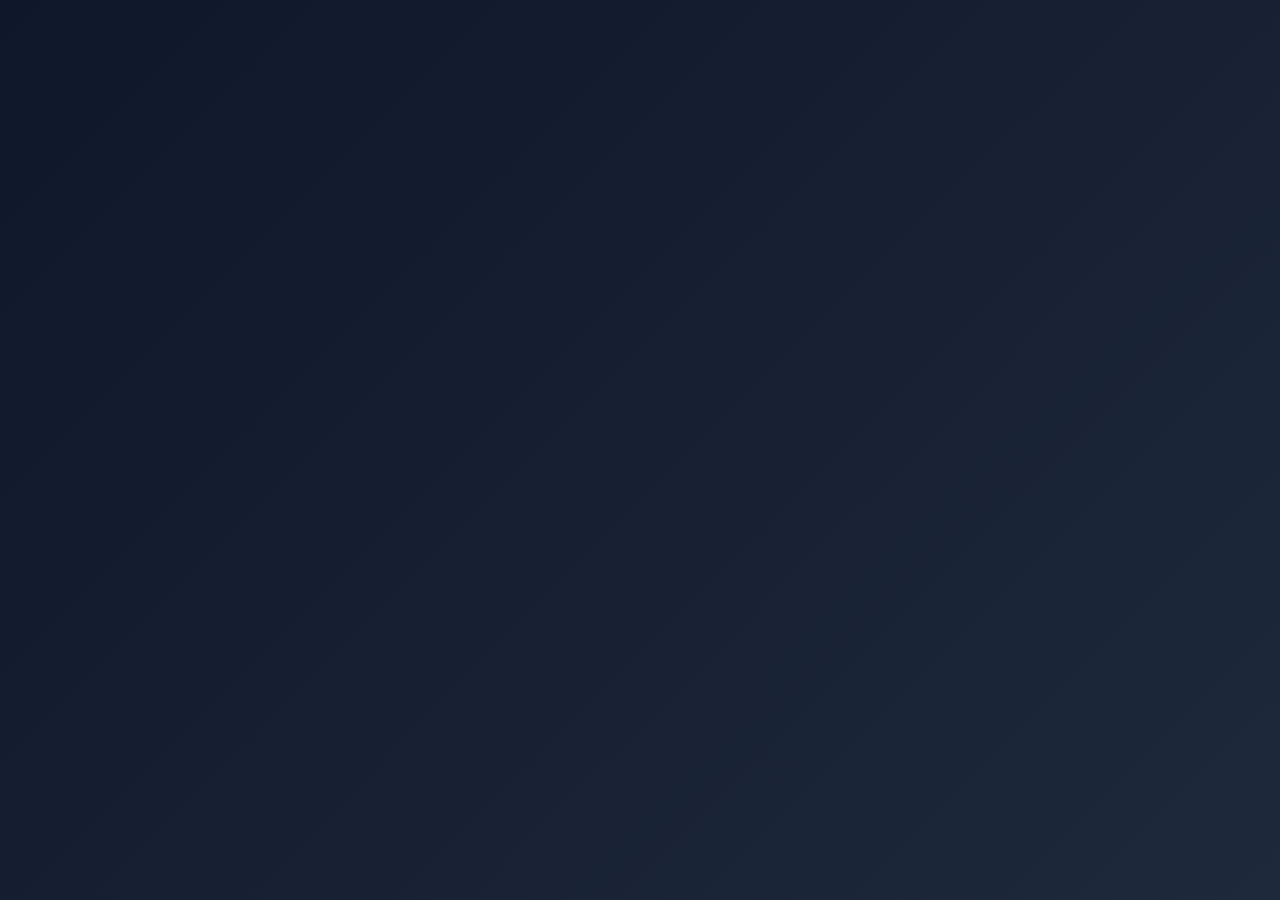
==== commit 4d81f304: "Create index.html" ====
--- a/admin/index.html
+++ b/admin/index.html
@@ -3,1105 +3,1092 @@
 <head>
     <meta charset="UTF-8">
     <meta name="viewport" content="width=device-width, initial-scale=1.0">
-    <title>لوحة تحكم الإدارة - نظام تفعيل الهويات</title>
+    <title>لوحة تحكم الإدارة الفاخرة - نظام تفعيل الهويات</title>
     <link rel="stylesheet" href="https://cdnjs.cloudflare.com/ajax/libs/font-awesome/6.4.0/css/all.min.css">
     <style>
+        /* ===== متغيرات التصميم الفاخر ===== */
         :root {
-            --primary: #4361ee;
-            --primary-dark: #3a56d4;
-            --secondary: #7209b7;
-            --success: #4cc9f0;
-            --danger: #f72585;
-            --warning: #f8961e;
-            --dark: #1a1a2e;
-            --darker: #16213e;
-            --light: #f8f9fa;
-        }
-
-        * {
-            margin: 0;
-            padding: 0;
-            box-sizing: border-box;
-            font-family: 'Segoe UI', Tahoma, Geneva, Verdana, sans-serif;
+            --primary: #1e3a8a;
+            --primary-dark: #0f2a6d;
+            --primary-light: #3b82f6;
+            --secondary: #8b5cf6;
+            --accent: #059669;
+            --danger: #dc2626;
+            --warning: #d97706;
+            --info: #0ea5e9;
+            --gold: #d4af37;
+            --silver: #c0c0c0;
+            --dark: #0f172a;
+            --darker: #1e293b;
+            --light: #f8fafc;
+            --gradient: linear-gradient(135deg, #1e3a8a 0%, #2d68c4 50%, #0f172a 100%);
+            --gradient-gold: linear-gradient(135deg, #d4af37 0%, #ffd700 100%);
+            --gradient-purple: linear-gradient(135deg, #8b5cf6 0%, #6366f1 100%);
+            --shadow: 0 20px 60px rgba(0,0,0,0.3);
+            --glow: 0 0 50px rgba(30, 58, 138, 0.4);
+            --glass: rgba(255, 255, 255, 0.05);
+            --glass-border: rgba(255, 255, 255, 0.1);
+            --glass-hover: rgba(255, 255, 255, 0.1);
+        }
+
+        /* ===== إعادة التعيين والإعدادات العامة ===== */
+        * { 
+            margin: 0; 
+            padding: 0; 
+            box-sizing: border-box; 
+            font-family: 'Cairo', 'Segoe UI', Tahoma, Geneva, Verdana, sans-serif; 
         }
 
         body {
-            background: linear-gradient(135deg, var(--darker) 0%, var(--dark) 100%);
+            background: linear-gradient(135deg, #0f172a 0%, #1e293b 100%);
             min-height: 100vh;
             color: var(--light);
-        }
-
-        /* ===== شاشة تسجيل الدخول ===== */
-        .login-screen {
-            display: flex;
+            position: relative;
+            overflow-x: hidden;
+        }
+
+        /* ===== خلفية أنيقة متحركة ===== */
+        .bg-animation {
+            position: fixed;
+            top: 0;
+            left: 0;
+            width: 100%;
+            height: 100%;
+            z-index: 1;
+            overflow: hidden;
+        }
+
+        .floating-shapes {
+            position: absolute;
+            width: 100%;
+            height: 100%;
+            opacity: 0.1;
+        }
+
+        .shape {
+            position: absolute;
+            background: var(--gold);
+            border-radius: 50%;
+            animation: float 15s infinite linear;
+        }
+
+        .shape:nth-child(1) { width: 300px; height: 300px; top: -150px; right: -150px; animation-duration: 25s; }
+        .shape:nth-child(2) { width: 200px; height: 200px; bottom: -100px; left: -100px; animation-duration: 20s; animation-delay: 2s; }
+        .shape:nth-child(3) { width: 150px; height: 150px; top: 50%; left: 10%; animation-duration: 30s; animation-delay: 1s; }
+
+        /* ===== الهيدر الفاخر ===== */
+        .dashboard-header {
+            background: rgba(15, 23, 42, 0.9);
+            backdrop-filter: blur(20px);
+            -webkit-backdrop-filter: blur(20px);
+            border-bottom: 1px solid var(--glass-border);
+            position: fixed;
+            top: 0;
+            left: 0;
+            right: 0;
+            z-index: 1000;
+            padding: 15px 30px;
+            animation: slideDown 0.8s cubic-bezier(0.4, 0, 0.2, 1);
+            box-shadow: 0 5px 30px rgba(0,0,0,0.2);
+        }
+
+        .header-content {
+            display: flex;
+            justify-content: space-between;
+            align-items: center;
+            max-width: 1600px;
+            margin: 0 auto;
+        }
+
+        /* ===== الشعار الفاخر ===== */
+        .logo {
+            display: flex;
+            align-items: center;
+            gap: 20px;
+        }
+
+        .logo-icon {
+            width: 60px;
+            height: 60px;
+            background: var(--gradient);
+            border-radius: 15px;
+            display: flex;
+            align-items: center;
             justify-content: center;
-            align-items: center;
-            min-height: 100vh;
-            padding: 20px;
-            background: linear-gradient(135deg, var(--darker) 0%, var(--dark) 100%);
-            animation: fadeIn 0.5s ease;
-        }
-
-        @keyframes fadeIn {
-            from { opacity: 0; }
-            to { opacity: 1; }
-        }
-
-        .login-card {
-            background: rgba(30, 41, 59, 0.95);
+            position: relative;
+            animation: logoFloat 6s ease-in-out infinite;
+            box-shadow: 0 10px 30px rgba(30, 58, 138, 0.3);
+        }
+
+        .logo-icon::after {
+            content: '';
+            position: absolute;
+            inset: -2px;
+            background: var(--gradient);
+            border-radius: 17px;
+            z-index: -1;
+            opacity: 0.5;
+            animation: logoPulse 3s ease-in-out infinite;
+        }
+
+        .logo-icon i {
+            font-size: 28px;
+            color: white;
+            animation: iconSpin 20s linear infinite;
+        }
+
+        .logo-text h1 {
+            font-size: 26px;
+            font-weight: 900;
+            background: linear-gradient(135deg, white, var(--gold));
+            -webkit-background-clip: text;
+            -webkit-text-fill-color: transparent;
+            letter-spacing: 1px;
+        }
+
+        .logo-text p {
+            font-size: 13px;
+            color: rgba(255, 255, 255, 0.7);
+            letter-spacing: 1px;
+        }
+
+        /* ===== شريط أدوات الأعلى ===== */
+        .top-tools {
+            display: flex;
+            align-items: center;
+            gap: 25px;
+        }
+
+        /* ===== بريد المسؤول ===== */
+        .admin-mail {
+            position: relative;
+        }
+
+        .mail-btn {
+            background: var(--gradient);
+            border: none;
+            padding: 12px 25px;
+            border-radius: 12px;
+            color: white;
+            cursor: pointer;
+            display: flex;
+            align-items: center;
+            gap: 12px;
+            font-weight: 600;
+            transition: all 0.3s;
+            position: relative;
+            overflow: hidden;
+        }
+
+        .mail-btn::before {
+            content: '';
+            position: absolute;
+            top: 0;
+            left: -100%;
+            width: 100%;
+            height: 100%;
+            background: linear-gradient(90deg, transparent, rgba(255, 255, 255, 0.2), transparent);
+            transition: left 0.7s;
+        }
+
+        .mail-btn:hover::before {
+            left: 100%;
+        }
+
+        .mail-btn:hover {
+            transform: translateY(-2px);
+            box-shadow: 0 10px 30px rgba(30, 58, 138, 0.3);
+        }
+
+        .mail-badge {
+            position: absolute;
+            top: -8px;
+            right: -8px;
+            background: var(--danger);
+            color: white;
+            font-size: 10px;
+            width: 22px;
+            height: 22px;
+            border-radius: 50%;
+            display: flex;
+            align-items: center;
+            justify-content: center;
+            font-weight: 600;
+            animation: badgePulse 2s infinite;
+        }
+
+        /* ===== قائمة المستخدم ===== */
+        .user-menu {
+            position: relative;
+        }
+
+        .user-btn {
+            display: flex;
+            align-items: center;
+            gap: 15px;
+            background: var(--glass);
+            border: 1px solid var(--glass-border);
+            padding: 10px 20px;
+            border-radius: 50px;
+            cursor: pointer;
+            transition: all 0.3s;
+        }
+
+        .user-btn:hover {
+            background: var(--glass-hover);
+            transform: translateY(-2px);
+        }
+
+        .user-avatar {
+            width: 45px;
+            height: 45px;
+            background: var(--gradient);
+            border-radius: 50%;
+            display: flex;
+            align-items: center;
+            justify-content: center;
+            font-weight: bold;
+            color: white;
+            font-size: 20px;
+            position: relative;
+        }
+
+        .user-avatar::after {
+            content: '';
+            position: absolute;
+            inset: -2px;
+            background: var(--gradient);
+            border-radius: 50%;
+            z-index: -1;
+            opacity: 0.5;
+            animation: avatarPulse 3s infinite;
+        }
+
+        .user-details {
+            display: flex;
+            flex-direction: column;
+        }
+
+        .user-name {
+            font-weight: 700;
+            font-size: 14px;
+            color: white;
+        }
+
+        .user-role {
+            font-size: 12px;
+            color: rgba(255, 255, 255, 0.7);
+        }
+
+        /* ===== القائمة المنسدلة ===== */
+        .dropdown-menu {
+            position: absolute;
+            top: 70px;
+            left: 0;
+            background: var(--glass);
+            backdrop-filter: blur(30px);
+            border: 1px solid var(--glass-border);
+            border-radius: 20px;
+            width: 280px;
+            display: none;
+            overflow: hidden;
+            animation: slideDown 0.3s ease;
+            box-shadow: var(--shadow);
+            z-index: 1001;
+        }
+
+        .dropdown-menu.show {
+            display: block;
+        }
+
+        .dropdown-header {
+            padding: 25px;
+            background: linear-gradient(135deg, rgba(30, 58, 138, 0.5), rgba(59, 130, 246, 0.3));
+            border-bottom: 1px solid var(--glass-border);
+            text-align: center;
+        }
+
+        .dropdown-header h4 {
+            color: white;
+            margin-bottom: 8px;
+            font-size: 18px;
+        }
+
+        .dropdown-header p {
+            color: rgba(255, 255, 255, 0.8);
+            font-size: 13px;
+        }
+
+        .dropdown-items {
+            padding: 15px 0;
+        }
+
+        .dropdown-item {
+            padding: 15px 25px;
+            display: flex;
+            align-items: center;
+            gap: 15px;
+            color: rgba(255, 255, 255, 0.9);
+            text-decoration: none;
+            transition: all 0.3s;
+            cursor: pointer;
+        }
+
+        .dropdown-item:hover {
+            background: var(--glass-hover);
+            color: white;
+            padding-right: 30px;
+        }
+
+        .dropdown-item i {
+            width: 20px;
+            color: var(--gold);
+            font-size: 18px;
+        }
+
+        .dropdown-item.logout {
+            color: #f87171;
+            border-top: 1px solid var(--glass-border);
+            margin-top: 10px;
+            padding-top: 20px;
+        }
+
+        .dropdown-item.logout:hover {
+            background: rgba(239, 68, 68, 0.1);
+        }
+
+        /* ===== المحتوى الرئيسي ===== */
+        .dashboard-content {
+            padding: 120px 30px 100px;
+            max-width: 1600px;
+            margin: 0 auto;
+            position: relative;
+            z-index: 2;
+        }
+
+        /* ===== بحث فاخر ===== */
+        .hero-search {
+            background: var(--gradient);
+            border-radius: 25px;
             padding: 40px;
-            border-radius: 20px;
-            width: 100%;
-            max-width: 450px;
-            border: 2px solid var(--primary);
-            box-shadow: 0 15px 40px rgba(0,0,0,0.6);
-            text-align: center;
-            animation: slideUp 0.6s ease;
-        }
-
-        @keyframes slideUp {
-            from {
-                opacity: 0;
-                transform: translateY(30px);
-            }
-            to {
-                opacity: 1;
-                transform: translateY(0);
-            }
-        }
-
-        .login-logo {
-            font-size: 60px;
-            color: var(--primary);
+            margin-bottom: 40px;
+            position: relative;
+            overflow: hidden;
+            animation: fadeInUp 0.8s cubic-bezier(0.4, 0, 0.2, 1);
+            box-shadow: var(--shadow);
+        }
+
+        .hero-search::before {
+            content: '';
+            position: absolute;
+            top: 0;
+            left: 0;
+            right: 0;
+            height: 100%;
+            background: linear-gradient(45deg, transparent 30%, rgba(255, 255, 255, 0.1) 50%, transparent 70%);
+            animation: shine 3s infinite;
+        }
+
+        .search-container {
+            position: relative;
+            z-index: 2;
+        }
+
+        .search-title {
+            color: white;
             margin-bottom: 20px;
-            animation: bounce 2s infinite;
-        }
-
-        @keyframes bounce {
-            0%, 100% { transform: translateY(0); }
-            50% { transform: translateY(-10px); }
-        }
-
-        .login-card h2 {
-            color: var(--light);
-            margin-bottom: 30px;
             font-size: 24px;
-        }
-
-        .login-input {
-            width: 100%;
-            padding: 16px 20px;
-            margin-bottom: 20px;
+            font-weight: 700;
+        }
+
+        .search-box {
+            display: flex;
+            gap: 15px;
+        }
+
+        .search-input {
+            flex: 1;
+            padding: 20px 25px;
             background: rgba(255, 255, 255, 0.1);
             border: 2px solid rgba(255, 255, 255, 0.2);
-            border-radius: 12px;
+            border-radius: 15px;
             color: white;
             font-size: 16px;
             transition: all 0.3s;
-        }
-
-        .login-input:focus {
+            backdrop-filter: blur(10px);
+        }
+
+        .search-input:focus {
             outline: none;
-            border-color: var(--primary);
-            box-shadow: 0 0 0 3px rgba(67, 97, 238, 0.3);
+            border-color: var(--gold);
             background: rgba(255, 255, 255, 0.15);
-        }
-
-        .login-btn {
-            width: 100%;
-            padding: 16px;
-            background: linear-gradient(135deg, var(--primary), var(--primary-dark));
-            color: white;
+            box-shadow: 0 0 30px rgba(212, 175, 55, 0.3);
+        }
+
+        .search-input::placeholder {
+            color: rgba(255, 255, 255, 0.5);
+        }
+
+        .search-btn {
+            background: var(--gradient-gold);
             border: none;
-            border-radius: 12px;
-            font-size: 18px;
-            font-weight: 600;
+            padding: 0 40px;
+            border-radius: 15px;
+            color: var(--dark);
+            font-weight: 700;
+            font-size: 16px;
             cursor: pointer;
             transition: all 0.3s;
-            margin-top: 10px;
-            display: flex;
-            align-items: center;
-            justify-content: center;
-            gap: 10px;
-        }
-
-        .login-btn:hover {
-            transform: translateY(-2px);
-            box-shadow: 0 10px 25px rgba(67, 97, 238, 0.4);
-        }
-
-        .login-btn:active {
-            transform: translateY(0);
-        }
-
-        .login-error {
-            background: rgba(247, 37, 133, 0.2);
-            border: 2px solid var(--danger);
-            color: #fecaca;
-            padding: 15px;
-            border-radius: 10px;
-            margin-top: 15px;
-            display: none;
+            display: flex;
             align-items: center;
             gap: 12px;
-            animation: shake 0.5s;
-        }
-
-        @keyframes shake {
-            0%, 100% { transform: translateX(0); }
-            10%, 30%, 50%, 70%, 90% { transform: translateX(-5px); }
-            20%, 40%, 60%, 80% { transform: translateX(5px); }
-        }
-
-        .login-error.show {
-            display: flex;
-        }
-
-        /* ===== لوحة التحكم (يتم إظهارها بعد تسجيل الدخول) ===== */
-        .dashboard-screen {
-            display: none;
-            min-height: 100vh;
-        }
-
-        /* ===== الهيدر ===== */
-        .dashboard-header {
-            background: linear-gradient(135deg, var(--primary), var(--secondary));
-            padding: 0 20px;
-            height: 70px;
-            display: flex;
-            justify-content: space-between;
-            align-items: center;
-            box-shadow: 0 4px 20px rgba(0, 0, 0, 0.3);
-            position: sticky;
-            top: 0;
-            z-index: 1000;
-        }
-
-        .logo-container {
-            display: flex;
-            align-items: center;
-            gap: 15px;
-        }
-
-        .logo {
-            width: 45px;
-            height: 45px;
-            background: rgba(255, 255, 255, 0.2);
-            border-radius: 50%;
-            display: flex;
-            align-items: center;
-            justify-content: center;
-            font-size: 22px;
-            color: white;
-        }
-
-        .logo-text h1 {
-            font-size: 22px;
-            font-weight: 700;
-            color: white;
-            margin-bottom: 3px;
-        }
-
-        .logo-text p {
-            font-size: 12px;
-            opacity: 0.9;
-            color: rgba(255, 255, 255, 0.9);
-        }
-
-        /* ===== قائمة المستخدم ===== */
-        .user-menu {
-            position: relative;
-        }
-
-        .user-btn {
-            background: rgba(255, 255, 255, 0.1);
-            border: none;
-            color: white;
-            padding: 10px 20px;
-            border-radius: 25px;
-            cursor: pointer;
-            display: flex;
-            align-items: center;
-            gap: 10px;
-            transition: all 0.3s;
-        }
-
-        .user-btn:hover {
-            background: rgba(255, 255, 255, 0.2);
-        }
-
-        .user-avatar {
-            width: 35px;
-            height: 35px;
-            background: white;
-            border-radius: 50%;
-            display: flex;
-            align-items: center;
-            justify-content: center;
-            color: var(--primary);
-            font-weight: bold;
-        }
-
-        .user-dropdown {
-            position: absolute;
-            top: 50px;
-            left: 0;
-            background: white;
-            border-radius: 10px;
-            box-shadow: 0 10px 30px rgba(0,0,0,0.2);
-            min-width: 200px;
-            display: none;
-            overflow: hidden;
-            z-index: 1001;
-        }
-
-        .user-dropdown.show {
-            display: block;
-            animation: slideDown 0.3s ease;
-        }
-
-        @keyframes slideDown {
-            from {
-                opacity: 0;
-                transform: translateY(-10px);
-            }
-            to {
-                opacity: 1;
-                transform: translateY(0);
-            }
-        }
-
-        .user-info {
-            padding: 15px;
-            background: linear-gradient(135deg, var(--primary), var(--secondary));
-            color: white;
-        }
-
-        .dropdown-menu {
-            padding: 10px 0;
-        }
-
-        .dropdown-item {
-            padding: 12px 20px;
-            display: flex;
-            align-items: center;
-            gap: 12px;
-            color: #333;
-            text-decoration: none;
-            transition: all 0.3s;
-            cursor: pointer;
-        }
-
-        .dropdown-item:hover {
-            background: #f5f5f5;
-            color: var(--primary);
-        }
-
-        .dropdown-item.logout {
-            color: var(--danger);
-            border-top: 1px solid #eee;
-        }
-
-        /* ===== المحتوى الرئيسي ===== */
-        .dashboard-content {
-            padding: 30px;
-            max-width: 1400px;
-            margin: 0 auto;
-        }
-
-        /* ===== بطاقات الإحصائيات ===== */
+            white-space: nowrap;
+        }
+
+        .search-btn:hover {
+            transform: translateY(-3px);
+            box-shadow: 0 15px 40px rgba(212, 175, 55, 0.4);
+        }
+
+        /* ===== بطاقات الإحصائيات الفاخرة ===== */
         .stats-grid {
             display: grid;
-            grid-template-columns: repeat(auto-fit, minmax(250px, 1fr));
-            gap: 25px;
-            margin-bottom: 40px;
+            grid-template-columns: repeat(auto-fit, minmax(280px, 1fr));
+            gap: 30px;
+            margin-bottom: 50px;
         }
 
         .stat-card {
-            background: linear-gradient(135deg, #2d3748, #4a5568);
-            padding: 30px;
-            border-radius: 20px;
+            background: var(--glass);
+            backdrop-filter: blur(20px);
+            border: 1px solid var(--glass-border);
+            border-radius: 25px;
+            padding: 35px 30px;
             position: relative;
             overflow: hidden;
             transition: all 0.4s;
             cursor: pointer;
-            border: 2px solid transparent;
-        }
+            animation: fadeInUp 0.6s cubic-bezier(0.4, 0, 0.2, 1) forwards;
+            opacity: 0;
+        }
+
+        .stat-card:nth-child(1) { animation-delay: 0.1s; }
+        .stat-card:nth-child(2) { animation-delay: 0.2s; }
+        .stat-card:nth-child(3) { animation-delay: 0.3s; }
+        .stat-card:nth-child(4) { animation-delay: 0.4s; }
 
         .stat-card:hover {
-            transform: translateY(-10px);
-            border-color: rgba(255, 255, 255, 0.1);
-            box-shadow: 0 15px 40px rgba(0, 0, 0, 0.4);
+            transform: translateY(-15px) scale(1.02);
+            border-color: var(--gold);
+            box-shadow: var(--shadow), var(--glow);
+        }
+
+        .stat-card::before {
+            content: '';
+            position: absolute;
+            top: 0;
+            left: 0;
+            right: 0;
+            height: 100%;
+            background: linear-gradient(135deg, rgba(212, 175, 55, 0.1), transparent);
+            transform: translateY(100%);
+            transition: transform 0.6s;
+        }
+
+        .stat-card:hover::before {
+            transform: translateY(0);
         }
 
         .stat-icon {
-            font-size: 40px;
-            margin-bottom: 20px;
+            width: 70px;
+            height: 70px;
+            border-radius: 20px;
+            display: flex;
+            align-items: center;
+            justify-content: center;
+            margin-bottom: 25px;
+            font-size: 32px;
+            position: relative;
+            z-index: 2;
+            animation: iconFloat 4s ease-in-out infinite;
+        }
+
+        .stat-card:nth-child(1) .stat-icon { 
+            background: linear-gradient(135deg, rgba(59, 130, 246, 0.2), rgba(30, 58, 138, 0.3)); 
+            color: #60a5fa; 
+        }
+        .stat-card:nth-child(2) .stat-icon { 
+            background: linear-gradient(135deg, rgba(245, 158, 11, 0.2), rgba(217, 119, 6, 0.3)); 
+            color: #fbbf24; 
+        }
+        .stat-card:nth-child(3) .stat-icon { 
+            background: linear-gradient(135deg, rgba(5, 150, 105, 0.2), rgba(4, 120, 87, 0.3)); 
+            color: #34d399; 
+        }
+        .stat-card:nth-child(4) .stat-icon { 
+            background: linear-gradient(135deg, rgba(139, 92, 246, 0.2), rgba(99, 102, 241, 0.3)); 
+            color: #a78bfa; 
         }
 
         .stat-number {
-            font-size: 42px;
-            font-weight: 800;
-            margin: 15px 0;
+            font-size: 48px;
+            font-weight: 900;
+            margin: 10px 0;
             background: linear-gradient(135deg, white, #e2e8f0);
             -webkit-background-clip: text;
             -webkit-text-fill-color: transparent;
+            position: relative;
+            z-index: 2;
         }
 
         .stat-title {
-            color: rgba(255, 255, 255, 0.8);
+            color: rgba(255, 255, 255, 0.9);
+            font-size: 18px;
+            font-weight: 600;
+            position: relative;
+            z-index: 2;
+        }
+
+        .stat-trend {
+            display: flex;
+            align-items: center;
+            gap: 10px;
+            margin-top: 20px;
+            font-size: 14px;
+            color: rgba(255, 255, 255, 0.7);
+            position: relative;
+            z-index: 2;
+        }
+
+        /* ===== أقسام التحكم ===== */
+        .control-section {
+            background: var(--glass);
+            backdrop-filter: blur(20px);
+            border: 1px solid var(--glass-border);
+            border-radius: 30px;
+            overflow: hidden;
+            margin-bottom: 40px;
+            animation: fadeInUp 0.8s cubic-bezier(0.4, 0, 0.2, 1);
+        }
+
+        .section-header {
+            padding: 30px 35px;
+            background: linear-gradient(135deg, rgba(30, 58, 138, 0.4), rgba(59, 130, 246, 0.3));
+            border-bottom: 1px solid var(--glass-border);
+            display: flex;
+            justify-content: space-between;
+            align-items: center;
+        }
+
+        .section-title {
+            display: flex;
+            align-items: center;
+            gap: 20px;
+            color: white;
+            font-size: 22px;
+            font-weight: 700;
+        }
+
+        .section-title i {
+            color: var(--gold);
+            font-size: 26px;
+        }
+
+        /* ===== أدوات التحكم الفاخرة ===== */
+        .control-tools {
+            padding: 30px 35px;
+            display: flex;
+            gap: 20px;
+            flex-wrap: wrap;
+            align-items: center;
+            justify-content: space-between;
+        }
+
+        .filters {
+            display: flex;
+            gap: 20px;
+            flex-wrap: wrap;
+        }
+
+        .filter-select {
+            padding: 16px 25px;
+            background: rgba(0, 0, 0, 0.3);
+            border: 2px solid var(--glass-border);
+            border-radius: 15px;
+            color: white;
+            min-width: 200px;
+            cursor: pointer;
+            transition: all 0.3s;
+            backdrop-filter: blur(10px);
+            font-size: 15px;
+        }
+
+        .filter-select:focus {
+            outline: none;
+            border-color: var(--gold);
+            box-shadow: 0 0 20px rgba(212, 175, 55, 0.2);
+        }
+
+        .filter-select option {
+            background: var(--darker);
+            color: white;
+        }
+
+        /* ===== الأزرار الفاخرة ===== */
+        .btn {
+            padding: 18px 35px;
+            border: none;
+            border-radius: 15px;
+            font-weight: 700;
             font-size: 16px;
-            font-weight: 500;
-        }
-
-        .stat-trend {
-            display: flex;
-            align-items: center;
-            gap: 8px;
-            margin-top: 15px;
+            cursor: pointer;
+            transition: all 0.3s;
+            display: flex;
+            align-items: center;
+            justify-content: center;
+            gap: 12px;
+            position: relative;
+            overflow: hidden;
+        }
+
+        .btn::before {
+            content: '';
+            position: absolute;
+            top: 0;
+            left: -100%;
+            width: 100%;
+            height: 100%;
+            background: linear-gradient(90deg, transparent, rgba(255, 255, 255, 0.3), transparent);
+            transition: left 0.7s;
+        }
+
+        .btn:hover::before {
+            left: 100%;
+        }
+
+        .btn-primary {
+            background: var(--gradient-gold);
+            color: var(--dark);
+        }
+
+        .btn-primary:hover {
+            transform: translateY(-5px);
+            box-shadow: 0 15px 40px rgba(212, 175, 55, 0.4);
+        }
+
+        .btn-secondary {
+            background: var(--glass);
+            color: white;
+            border: 2px solid var(--glass-border);
+        }
+
+        .btn-secondary:hover {
+            background: var(--glass-hover);
+            border-color: var(--gold);
+            transform: translateY(-5px);
+        }
+
+        .btn-success {
+            background: linear-gradient(135deg, var(--accent), #10b981);
+            color: white;
+        }
+
+        .btn-danger {
+            background: linear-gradient(135deg, var(--danger), #ef4444);
+            color: white;
+        }
+
+        .btn-info {
+            background: linear-gradient(135deg, var(--info), #0ea5e9);
+            color: white;
+        }
+
+        .btn-purple {
+            background: var(--gradient-purple);
+            color: white;
+        }
+
+        /* ===== جدول الطلبات الفاخر ===== */
+        .requests-table-container {
+            overflow-x: auto;
+            border-radius: 20px;
+            margin: 20px 35px 35px;
+            background: rgba(0, 0, 0, 0.2);
+            border: 1px solid var(--glass-border);
+        }
+
+        .requests-table {
+            width: 100%;
+            border-collapse: collapse;
+            min-width: 1000px;
+        }
+
+        .requests-table th {
+            padding: 22px 25px;
+            text-align: right;
+            background: linear-gradient(135deg, rgba(30, 58, 138, 0.6), rgba(59, 130, 246, 0.4));
+            color: white;
+            font-weight: 700;
+            font-size: 16px;
+            border-bottom: 2px solid var(--glass-border);
+            white-space: nowrap;
+            position: sticky;
+            top: 0;
+        }
+
+        .requests-table td {
+            padding: 20px 25px;
+            border-bottom: 1px solid var(--glass-border);
+            color: rgba(255, 255, 255, 0.9);
+            transition: all 0.3s;
+        }
+
+        .requests-table tbody tr {
+            transition: all 0.3s;
+        }
+
+        .requests-table tbody tr:hover {
+            background: rgba(255, 255, 255, 0.05);
+        }
+
+        /* ===== علامات الحالة الفاخرة ===== */
+        .status-badge {
+            padding: 8px 20px;
+            border-radius: 25px;
             font-size: 14px;
-        }
-
-        .stat-trend.positive {
-            color: var(--success);
-        }
-
-        /* ===== أقسام الإدارة ===== */
-        .management-grid {
-            display: grid;
-            grid-template-columns: repeat(auto-fit, minmax(350px, 1fr));
-            gap: 30px;
-            margin-bottom: 40px;
-        }
-
-        .management-card {
-            background: linear-gradient(135deg, #2d3748, #4a5568);
-            border-radius: 20px;
+            font-weight: 700;
+            display: inline-block;
+            position: relative;
             overflow: hidden;
-            border: 2px solid transparent;
-            transition: all 0.4s;
-        }
-
-        .management-card:hover {
-            border-color: rgba(255, 255, 255, 0.1);
-            box-shadow: 0 15px 40px rgba(0, 0, 0, 0.4);
-        }
-
-        .card-header {
-            background: rgba(0, 0, 0, 0.3);
-            padding: 25px;
-            border-bottom: 2px solid rgba(255, 255, 255, 0.1);
-        }
-
-        .card-header h3 {
+        }
+
+        .status-badge::before {
+            content: '';
+            position: absolute;
+            top: 0;
+            left: 0;
+            right: 0;
+            height: 100%;
+            background: linear-gradient(90deg, transparent, rgba(255, 255, 255, 0.2), transparent);
+            transform: translateX(-100%);
+            animation: shine 2s infinite;
+        }
+
+        .status-pending {
+            background: linear-gradient(135deg, rgba(245, 158, 11, 0.3), rgba(217, 119, 6, 0.4));
+            color: #fbbf24;
+            border: 1px solid rgba(245, 158, 11, 0.4);
+        }
+
+        .status-approved {
+            background: linear-gradient(135deg, rgba(5, 150, 105, 0.3), rgba(4, 120, 87, 0.4));
+            color: #34d399;
+            border: 1px solid rgba(5, 150, 105, 0.4);
+        }
+
+        .status-rejected {
+            background: linear-gradient(135deg, rgba(239, 68, 68, 0.3), rgba(220, 38, 38, 0.4));
+            color: #f87171;
+            border: 1px solid rgba(239, 68, 68, 0.4);
+        }
+
+        /* ===== أزرار الإجراءات الفاخرة ===== */
+        .action-buttons {
+            display: flex;
+            gap: 12px;
+            justify-content: flex-end;
+        }
+
+        .action-btn {
+            width: 42px;
+            height: 42px;
+            border-radius: 12px;
+            display: flex;
+            align-items: center;
+            justify-content: center;
+            cursor: pointer;
+            transition: all 0.3s;
+            border: none;
+            color: white;
+            font-size: 16px;
+            position: relative;
+            overflow: hidden;
+        }
+
+        .action-btn::before {
+            content: '';
+            position: absolute;
+            top: 0;
+            left: -100%;
+            width: 100%;
+            height: 100%;
+            background: linear-gradient(90deg, transparent, rgba(255, 255, 255, 0.3), transparent);
+            transition: left 0.7s;
+        }
+
+        .action-btn:hover::before {
+            left: 100%;
+        }
+
+        .action-btn:hover {
+            transform: translateY(-3px) scale(1.1);
+        }
+
+        .btn-view {
+            background: linear-gradient(135deg, rgba(59, 130, 246, 0.3), rgba(30, 58, 138, 0.4));
+        }
+
+        .btn-approve {
+            background: linear-gradient(135deg, rgba(5, 150, 105, 0.3), rgba(4, 120, 87, 0.4));
+        }
+
+        .btn-reject {
+            background: linear-gradient(135deg, rgba(239, 68, 68, 0.3), rgba(220, 38, 38, 0.4));
+        }
+
+        /* ===== الشريط السفلي الفاخر ===== */
+        .bottom-nav {
+            position: fixed;
+            bottom: 0;
+            left: 0;
+            right: 0;
+            background: rgba(15, 23, 42, 0.95);
+            backdrop-filter: blur(30px);
+            border-top: 1px solid var(--glass-border);
+            z-index: 1000;
+            padding: 15px 30px;
+            animation: slideUp 0.8s cubic-bezier(0.4, 0, 0.2, 1);
+            box-shadow: 0 -5px 30px rgba(0,0,0,0.2);
+        }
+
+        .nav-container {
+            display: flex;
+            justify-content: space-between;
+            align-items: center;
+            max-width: 1600px;
+            margin: 0 auto;
+        }
+
+        .nav-item {
+            display: flex;
+            flex-direction: column;
+            align-items: center;
+            color: rgba(255, 255, 255, 0.6);
+            text-decoration: none;
+            padding: 10px 20px;
+            border-radius: 15px;
+            transition: all 0.3s;
+            cursor: pointer;
+            position: relative;
+        }
+
+        .nav-item:hover {
+            color: white;
+            background: var(--glass-hover);
+            transform: translateY(-5px);
+        }
+
+        .nav-item.active {
+            color: var(--gold);
+            background: linear-gradient(135deg, rgba(212, 175, 55, 0.1), rgba(255, 215, 0, 0.05));
+        }
+
+        .nav-item.active::before {
+            content: '';
+            position: absolute;
+            top: -5px;
+            width: 30px;
+            height: 3px;
+            background: var(--gold);
+            border-radius: 2px;
+            animation: navPulse 2s infinite;
+        }
+
+        .nav-icon {
+            font-size: 22px;
+            margin-bottom: 8px;
+        }
+
+        .nav-label {
+            font-size: 12px;
+            font-weight: 600;
+            letter-spacing: 0.5px;
+        }
+
+        /* ===== نافذة البريد الفاخرة ===== */
+        .modal-overlay {
+            position: fixed;
+            top: 0;
+            left: 0;
+            right: 0;
+            bottom: 0;
+            background: rgba(0, 0, 0, 0.9);
+            backdrop-filter: blur(20px);
+            display: none;
+            align-items: center;
+            justify-content: center;
+            z-index: 2000;
+            animation: fadeIn 0.4s ease;
+        }
+
+        .modal-overlay.show {
+            display: flex;
+        }
+
+        .mail-modal {
+            background: var(--glass);
+            backdrop-filter: blur(30px);
+            border: 1px solid var(--glass-border);
+            border-radius: 35px;
+            width: 90%;
+            max-width: 800px;
+            max-height: 90vh;
+            overflow: hidden;
+            animation: modalAppear 0.5s cubic-bezier(0.4, 0, 0.2, 1);
+            box-shadow: var(--shadow);
+        }
+
+        .mail-header {
+            padding: 30px 35px;
+            background: var(--gradient-purple);
+            border-bottom: 1px solid var(--glass-border);
+            display: flex;
+            justify-content: space-between;
+            align-items: center;
+        }
+
+        .mail-header h3 {
+            color: white;
+            font-size: 24px;
+            font-weight: 800;
             display: flex;
             align-items: center;
             gap: 15px;
-            font-size: 20px;
-            color: white;
-        }
-
-        .card-body {
-            padding: 25px;
-        }
-
-        /* ===== نماذج الإدخال ===== */
+        }
+
+        .mail-close {
+            background: rgba(255, 255, 255, 0.1);
+            border: none;
+            width: 50px;
+            height: 50px;
+            border-radius: 15px;
+            color: white;
+            font-size: 24px;
+            cursor: pointer;
+            transition: all 0.3s;
+        }
+
+        .mail-close:hover {
+            background: rgba(255, 255, 255, 0.2);
+            transform: rotate(90deg);
+        }
+
+        .mail-body {
+            padding: 35px;
+        }
+
+        /* ===== نموذج البريد الفاخر ===== */
+        .mail-form {
+            display: flex;
+            flex-direction: column;
+            gap: 25px;
+        }
+
         .form-group {
-            margin-bottom: 25px;
+            position: relative;
         }
 
         .form-label {
             display: block;
-            margin-bottom: 10px;
+            margin-bottom: 12px;
             color: rgba(255, 255, 255, 0.9);
-            font-weight: 500;
-            font-size: 14px;
-        }
-
-        .form-input, .form-textarea {
+            font-weight: 600;
+            font-size: 15px;
+            display: flex;
+            align-items: center;
+            gap: 10px;
+        }
+
+        .form-label i {
+            color: var(--gold);
+        }
+
+        .form-input, .form-textarea, .form-select {
             width: 100%;
-            padding: 16px 20px;
+            padding: 18px 25px;
             background: rgba(0, 0, 0, 0.3);
-            border: 2px solid rgba(255, 255, 255, 0.1);
-            border-radius: 12px;
+            border: 2px solid var(--glass-border);
+            border-radius: 15px;
             color: white;
             font-size: 16px;
             transition: all 0.3s;
-        }
-
-        .form-input:focus, .form-textarea:focus {
+            backdrop-filter: blur(10px);
+        }
+
+        .form-input:focus, .form-textarea:focus, .form-select:focus {
             outline: none;
-            border-color: var(--primary);
-            box-shadow: 0 0 0 3px rgba(67, 97, 238, 0.2);
+            border-color: var(--gold);
+            background: rgba(0, 0, 0, 0.4);
+            box-shadow: 0 0 30px rgba(212, 175, 55, 0.2);
         }
 
         .form-textarea {
-            min-height: 120px;
+            min-height: 150px;
             resize: vertical;
         }
 
-        .radio-group {
-            display: flex;
-            gap: 30px;
+        .form-select {
+            cursor: pointer;
+        }
+
+        .recipient-info {
+            background: rgba(30, 58, 138, 0.2);
+            border-radius: 15px;
+            padding: 20px;
             margin-top: 10px;
-        }
-
-        .radio-option {
-            display: flex;
-            align-items: center;
-            gap: 10px;
-            cursor: pointer;
-        }
-
-        .radio-option input[type="radio"] {
-            width: 20px;
-            height: 20px;
-            accent-color: var(--primary);
-        }
-
-        .action-buttons {
-            display: flex;
-            gap: 15px;
-            margin-top: 30px;
-        }
-
-        .btn {
-            padding: 16px 30px;
-            border: none;
-            border-radius: 12px;
-            font-weight: 600;
-            font-size: 16px;
-            cursor: pointer;
-            transition: all 0.3s;
-            display: flex;
-            align-items: center;
-            justify-content: center;
-            gap: 10px;
-            flex: 1;
-        }
-
-        .btn:hover {
-            transform: translateY(-3px);
-            box-shadow: 0 10px 25px rgba(0, 0, 0, 0.3);
-        }
-
-        .btn-primary {
-            background: linear-gradient(135deg, var(--primary), var(--primary-dark));
-            color: white;
-        }
-
-        .btn-danger {
-            background: linear-gradient(135deg, var(--danger), #e11575);
-            color: white;
-        }
-
-        .btn-success {
-            background: linear-gradient(135deg, var(--success), #3bb4d9);
-            color: white;
-        }
-
-        /* ===== طلبات تفعيل الهوية ===== */
-        .requests-section {
-            background: linear-gradient(135deg, #2d3748, #4a5568);
-            border-radius: 20px;
-            overflow: hidden;
-            margin-bottom: 40px;
-        }
-
-        .requests-header {
-            padding: 25px 30px;
-            background: rgba(0, 0, 0, 0.3);
-            border-bottom: 2px solid rgba(255, 255, 255, 0.1);
-            display: flex;
-            justify-content: space-between;
-            align-items: center;
-        }
-
-        .requests-header h3 {
-            display: flex;
-            align-items: center;
-            gap: 15px;
-            font-size: 20px;
-            color: white;
-        }
-
-        .filters {
-            display: flex;
-            gap: 15px;
-        }
-
-        .filter-select {
-            padding: 12px 20px;
-            background: rgba(0, 0, 0, 0.3);
-            border: 2px solid rgba(255, 255, 255, 0.1);
-            border-radius: 10px;
-            color: white;
-            min-width: 150px;
-        }
-
-        /* ===== تصميم متجاوب ===== */
-        @media (max-width: 768px) {
-            .dashboard-content {
-                padding: 20px;
-            }
-            
-            .dashboard-header {
-                padding: 0 15px;
-                height: 60px;
-            }
-            
-            .logo-text h1 {
-                font-size: 18px;
-            }
-            
-            .stats-grid {
-                grid-template-columns: 1fr;
-            }
-            
-            .management-grid {
-                grid-template-columns: 1fr;
-            }
-            
-            .requests-header {
-                flex-direction: column;
-                gap: 15px;
-                text-align: center;
-            }
-            
-            .filters {
-                width: 100%;
-            }
-            
-            .filter-select {
-                flex: 1;
-            }
-            
-            .action-buttons {
-                flex-direction: column;
-            }
-        }
-
-        @media (max-width: 480px) {
-            .login-card {
-                padding: 30px 20px;
-            }
-            
-            .card-header, .card-body {
-                padding: 20px;
-            }
-        }
-
-        /* ===== التنبيهات ===== */
+            display: none;
+            animation: fadeIn 0.3s ease;
+        }
+
+        .recipient-info.show {
+            display: block;
+        }
+
+        /* ===== رسائل التنبيه الفاخرة ===== */
         .alert {
             position: fixed;
             top: 30px;
             right: 30px;
-            padding: 20px 25px;
-            border-radius: 15px;
-            display: flex;
-            align-items: center;
-            gap: 15px;
-            max-width: 400px;
-            z-index: 1000;
-            backdrop-filter: blur(20px);
-            border: 1px solid rgba(255, 255, 255, 0.2);
-            animation: slideInRight 0.5s ease,
-                     slideOutRight 0.5s ease 4.5s forwards;
+            padding: 25px 30px;
+            border-radius: 20px;
+            display: flex;
+            align-items: center;
+            gap: 20px;
+            max-width: 500px;
+            z-index: 3000;
+            backdrop-filter: blur(30px);
+            border: 1px solid var(--glass-border);
+            animation: slideInRight 0.5s cubic-bezier(0.4, 0, 0.2, 1),
+                     slideOutRight 0.5s cubic-bezier(0.4, 0, 0.2, 1) 4.5s forwards;
             transform: translateX(150%);
+            box-shadow: var(--shadow);
         }
 
         .alert.show {
             transform: translateX(0);
         }
 
-        @keyframes slideInRight {
-            from { transform: translateX(150%); }
-            to { transform: translateX(0); }
-        }
-
-        @keyframes slideOutRight {
-            from { transform: translateX(0); }
-            to { transform: translateX(150%); }
-        }
-
         .alert.success {
-            background: rgba(16, 185, 129, 0.15);
-            border-color: rgba(16, 185, 129, 0.3);
+            background: linear-gradient(135deg, rgba(5, 150, 105, 0.2), rgba(4, 120, 87, 0.3));
+            border-color: rgba(5, 150, 105, 0.4);
             color: #a7f3d0;
         }
 
         .alert.error {
-            background: rgba(239, 68, 68, 0.15);
-            border-color: rgba(239, 68, 68, 0.3);
+            background: linear-gradient(135deg, rgba(239, 68, 68, 0.2), rgba(220, 38, 38, 0.3));
+            border-color: rgba(239, 68, 68, 0.4);
             color: #fecaca;
         }
 
-        .alert i {
-            font-size: 22px;
-        }
-
-        .alert.success i {
-            color: #34d399;
-        }
-
-        .alert.error i {
-            color: #f87171;
-        }
-    </style>
-</head>
-<body>
-    <!-- شاشة تسجيل الدخول (تظهر أولاً) -->
-    <div id="loginScreen" class="login-screen">
-        <div class="login-card">
-            <div class="login-logo">
-                <i class="fas fa-user-shield"></i>
-            </div>
-            <h2>تسجيل دخول المسؤول</h2>
-            <input type="text" id="adminUsername" class="login-input" placeholder="اسم المستخدم" autocomplete="username">
-            <input type="password" id="adminPassword" class="login-input" placeholder="كلمة المرور" autocomplete="current-password">
-            <button class="login-btn" onclick="adminLogin()">
-                <span id="loginBtnText">دخول لوحة التحكم</span>
-                <i class="fas fa-sign-in-alt"></i>
-            </button>
-            <div id="loginError" class="login-error">
-                <i class="fas fa-exclamation-circle"></i>
-                <span>خطأ في اسم المستخدم أو كلمة المرور</span>
-            </div>
-        </div>
-    </div>
-
-    <!-- لوحة التحكم (تظهر بعد تسجيل الدخول) -->
-    <div id="dashboardScreen" class="dashboard-screen">
-        <!-- الهيدر -->
-        <header class="dashboard-header">
-            <div class="logo-container">
-                <div class="logo">
-                    <i class="fas fa-user-cog"></i>
-                </div>
-                <div class="logo-text">
-                    <h1>لوحة تحكم الإدارة</h1>
-                    <p id="adminWelcome">مرحباً، المسؤول</p>
-                </div>
-            </div>
-
-            <!-- قائمة المستخدم -->
-            <div class="user-menu">
-                <button class="user-btn" onclick="toggleUserMenu()">
-                    <div class="user-avatar" id="userAvatar">م</div>
-                    <span id="userName">المسؤول</span>
-                    <i class="fas fa-chevron-down"></i>
-                </button>
-                
-                <div class="user-dropdown" id="userDropdown">
-                    <div class="user-info">
-                        <h4 id="dropdownName">المسؤول العام</h4>
-                        <p id="dropdownRole">مسؤول النظام</p>
-                    </div>
-                    <div class="dropdown-menu">
-                        <div class="dropdown-item" onclick="showProfile()">
-                            <i class="fas fa-user"></i>
-                            <span>الملف الشخصي</span>
-                        </div>
-                        <div class="dropdown-item" onclick="showSettings()">
-                            <i class="fas fa-cog"></i>
-                            <span>الإعدادات</span>
-                        </div>
-                        <div class="dropdown-item logout" onclick="adminLogout()">
-                            <i class="fas fa-sign-out-alt"></i>
-                            <span>تسجيل الخروج</span>
-                        </div>
-                    </div>
-                </div>
-            </div>
-        </header>
-
-        <!-- المحتوى الرئيسي -->
-        <main class="dashboard-content">
-            <!-- إحصائيات سريعة -->
-            <div class="stats-grid">
-                <div class="stat-card">
-                    <i class="fas fa-file-alt stat-icon" style="color: #4cc9f0;"></i>
-                    <div class="stat-number" id="totalRequests">0</div>
-                    <div class="stat-title">إجمالي الطلبات</div>
-                    <div class="stat-trend positive">
-                        <i class="fas fa-arrow-up"></i> 12% هذا الشهر
-                    </div>
-                </div>
-                
-                <div class="stat-card">
-                    <i class="fas fa-clock stat-icon" style="color: #f8961e;"></i>
-                    <div class="stat-number" id="pendingRequests">0</div>
-                    <div class="stat-title">طلبات بانتظار المراجعة</div>
-                    <div class="stat-trend positive">
-                        <i class="fas fa-arrow-up"></i> 5 جديد
-                    </div>
-                </div>
-                
-                <div class="stat-card">
-                    <i class="fas fa-check-circle stat-icon" style="color: #4cc9f0;"></i>
-                    <div class="stat-number" id="acceptedRequests">0</div>
-                    <div class="stat-title">طلبات مقبولة</div>
-                    <div class="stat-trend positive">
-                        <i class="fas fa-arrow-up"></i> 8% زيادة
-                    </div>
-                </div>
-                
-                <div class="stat-card">
-                    <i class="fas fa-users stat-icon" style="color: #7209b7;"></i>
-                    <div class="stat-number" id="activeUsers">0</div>
-                    <div class="stat-title">مستخدمين مفعلين</div>
-                    <div class="stat-trend positive">
-                        <i class="fas fa-arrow-up"></i> 15 جديد
-                    </div>
-                </div>
-            </div>
-
-            <!-- أقسام الإدارة -->
-            <div class="management-grid">
-                <!-- تعطيل حساب -->
-                <div class="management-card">
-                    <div class="card-header">
-                        <h3>
-                            <i class="fas fa-user-slash"></i>
-                            <span>تعطيل حساب</span>
-                        </h3>
-                    </div>
-                    
-                    <div class="card-body">
-                        <div class="form-group">
-                            <label class="form-label">رقم الهوية أو اسم الحساب</label>
-                            <input type="text" id="banIdentity" class="form-input" 
-                                   placeholder="أدخل رقم الهوية أو اسم المستخدم">
-                        </div>
-                        
-                        <div class="form-group">
-                            <label class="form-label">سبب التعطيل</label>
-                            <textarea id="banReason" class="form-textarea" 
-                                      placeholder="اكتب سبب تعطيل الحساب..." rows="3"></textarea>
-                        </div>
-                        
-                        <div class="action-buttons">
-                            <button class="btn btn-danger" onclick="banAccount()">
-                                <i class="fas fa-ban"></i> تعطيل الحساب
-                            </button>
-                        </div>
-                    </div>
-                </div>
-
-                <!-- تفعيل الهويات -->
-                <div class="management-card">
-                    <div class="card-header">
-                        <h3>
-                            <i class="fas fa-id-card"></i>
-                            <span>تفعيل الهويات</span>
-                        </h3>
-                    </div>
-                    
-                    <div class="card-body">
-                        <div class="form-group">
-                            <label class="form-label">بحث عن هوية</label>
-                            <input type="text" id="searchIdentity" class="form-input" 
-                                   placeholder="أدخل رقم الهوية للبحث">
-                        </div>
-                        
-                        <div class="action-buttons">
-                            <button class="btn btn-primary" onclick="searchIdentity()">
-                                <i class="fas fa-search"></i> بحث عن الهوية
-                            </button>
-                        </div>
-                    </div>
-                </div>
-            </div>
-
-            <!-- طلبات تفعيل الهوية -->
-            <section class="requests-section">
-                <div class="requests-header">
-                    <h3>
-                        <i class="fas fa-list-alt"></i>
-                        <span>طلبات تفعيل الهوية</span>
-                    </h3>
-                    
-                    <div class="filters">
-                        <select id="statusFilter" class="filter-select" onchange="filterRequests()">
-                            <option value="all">جميع الطلبات</option>
-                            <option value="pending">قيد المراجعة</option>
-                            <option value="accepted">مقبولة</option>
-                            <option value="rejected">مرفوضة</option>
-                        </select>
-                    </div>
-                </div>
-                
-                <div class="requests-container" id="requestsContainer" style="padding: 30px;">
-                    <div style="text-align: center; padding: 40px; color: rgba(255, 255, 255, 0.7);">
-                        <i class="fas fa-inbox" style="font-size: 40px; margin-bottom: 15px;"></i>
-                        <div>لا توجد طلبات لعرضها</div>
-                    </div>
-                </div>
-            </section>
-        </main>
-    </div>
-
-    <!-- حاوية التنبيهات -->
-    <div id="alertContainer"></div>
-
-    <script>
-        // ====== بيانات المسؤولين ======
-        const ADMIN_CREDENTIALS = [
-            {
-                username: 'admin',
-                password: 'admin123',
-                name: 'المسؤول العام',
-                role: 'مدير النظام',
-                avatar: 'م'
-            },
-            {
-                username: 'moderator',
-                password: 'mod123',
-                name: 'المشرف الرئيسي',
-                role: 'مشرف محتوى',
-                avatar: 'ش'
-            },
-            {
-                username: 'support',
-                password: 'support123',
-                name: 'فريق الدعم',
-                role: 'دعم فني',
-                avatar: 'د'
-            }
-        ];
-
-        // ====== عند تحميل الصفحة ======
-        document.addEventListener('DOMContentLoaded', function() {
-            console.log('🚀 نظام لوحة التحكم جاهز');
-            
-            // التحقق من تسجيل الدخول السابق
-            checkAdminLogin();
-            
-            // إعداد تفاعل إدخال البيانات
-            setupInputEvents();
-            
-            // تحميل بيانات الطلبات
-            loadRequestsData();
-        });
-
-        // ====== التحقق من تسجيل الدخول ======
-        function checkAdminLogin() {
-            const savedAdmin = localStorage.getItem('admin_logged_in');
-            
-            if (savedAdmin) {
-                try {
-                    const adminData = JSON.parse(savedAdmin);
-                    showDashboard(adminData);
-                } catch (e) {
-                    // إذا كان هناك خطأ في البيانات، اعرض شاشة الدخول
-                    showLoginScreen();
-                }
-            } else {
-                showLoginScreen();
-            }
-        }
-
-        // ====== تسجيل الدخول ======
-        function adminLogin() {
-            const username = document.getElementById('adminUsername').value.trim();
-            const password = document.getElementById('adminPassword').value;
-            const errorDiv = document.getElementById('loginError');
-            const loginBtn = document.getElementById('loginBtnText');
-            
-            // إخفاء أي خطأ سابق
-            errorDiv.classList.remove('show');
-            
-            // التحقق من بيانات الدخول
-            const admin = ADMIN_CREDENTIALS.find(
-                cred => cred.username === username && cred.password === password
-            );
-            
-            if (admin) {
-                // حفظ بيانات الدخول
-                const adminData = {
-                    ...admin,
-                    loginTime: new Date().toISOString(),
-                    sessionId: 'session_' + Date.now() + '_' + Math.random().toString(36).substr(2, 9)
-                };
-                
-                localStorage.setItem('admin_logged_in', JSON.stringify(adminData));
-                
-                // عرض رسالة نجاح
-                showAlert('تم تسجيل الدخول بنجاح!', 'success');
-                
-                // الانتقال للوحة التحكم
-                setTimeout(() => {
-                    showDashboard(adminData);
-                }, 1000);
-                
-            } else {
-                // عرض رسالة الخطأ
-                errorDiv.classList.add('show');
-                
-                // تأثير اهتزاز على الحقول
-                document.querySelectorAll('.login-input').forEach(input => {
-                    input.style.animation = 'shake 0.5s';
-                    setTimeout(() => {
-                        input.style.animation = '';
-                    }, 500);
-                });
-            }
-        }
-
-        // ====== عرض شاشة تسجيل الدخول ======
-        function showLoginScreen() {
-            document.getElementById('loginScreen').style.display = 'flex';
-            document.getElementById('dashboardScreen').style.display = 'none';
-            
-            // تفعيل إدخال Enter
-            document.addEventListener('keypress', function(e) {
-                if (e.key === 'Enter') {
-                    adminLogin();
-                }
-            });
-        }
-
-        // ====== عرض لوحة التحكم ======
-        function showDashboard(adminData) {
-            // إخفاء شاشة الدخول
-            document.getElementById('loginScreen').style.display = 'none';
-            
-            // إظهار لوحة التحكم
-            document.getElementById('dashboardScreen').style.display = 'block';
-            
-            // تحديث معلومات المسؤول
-            updateAdminInfo(adminData);
-            
-            // تحميل البيانات
-            loadDashboardData();
-            
-            // عرض رسالة ترحيب
-            showAlert(`مرحباً بك ${adminData.name} في لوحة التحكم`, 'success');
-        }
-
-        // ====== تحديث معلومات المسؤول ======
-        function updateAdminInfo(adminData) {
-            document.getElementById('adminWelcome').textContent = `مرحباً، ${adminData.name}`;
-            document.getElementById('userName').textContent = adminData.name;
-            document.getElementById('userAvatar').textContent = adminData.avatar;
-            document.getElementById('dropdownName').textContent = adminData.name;
-            document.getElementById('dropdownRole').textContent = adminData.role;
-        }
-
-        // ====== قائمة المستخدم ======
-        function toggleUserMenu() {
-            const dropdown = document.getElementById('userDropdown');
-            dropdown.classList.toggle('show');
-        }
-
-        // إغلاق القائمة عند النقر خارجها
-        document.addEventListener('click', function(event) {
-            const dropdown = document.getElementById('userDropdown');
-            const userBtn = document.querySelector('.user-btn');
-            
-            if (!userBtn.contains(event.target) && !dropdown.contains(event.target)) {
-                dropdown.classList.remove('show');
-            }
-        });
-
-        // ====== تسجيل الخروج ======
-        function adminLogout() {
-            // تأكيد الخروج
-            if (confirm('هل أنت متأكد من تسجيل الخروج؟')) {
-                // حذف بيانات الجلسة
-                localStorage.removeItem('admin_logged_in');
-                
-                // عرض رسالة
-                showAlert('تم تسجيل الخروج بنجاح', 'success');
-                
-                // الانتقال لشاشة الدخول بعد ثانية
-                setTimeout(() => {
-                    showLoginScreen();
-                    
-                    // إعادة تعيين حقول الدخول
-                    document.getElementById('adminUsername').value = '';
-                    document.getElementById('adminPassword').value = '';
-                    
-                    // إخفاء أي أخطاء
-                    document.getElementById('loginError').classList.remove('show');
-                }, 1000);
-            }
-        }
-
-        // ====== تحميل بيانات لوحة التحكم ======
-        function loadDashboardData() {
-            // تحميل الطلبات من localStorage
-            const requests = JSON.parse(localStorage.getItem('identityRequests') || '[]');
-            
-            // تحديث الإحصائيات
-            updateStatistics(requests);
-            
-            // تحميل الطلبات في الجدول
-            loadRequestsTable(requests);
-        }
-
-        function updateStatistics(requests) {
-            const total = requests.length;
-            const pending = requests.filter(r => r.status === 'pending').length;
-            const accepted = requests.filter(r => r.status === 'accepted').length;
-            const activeUsers = requests.filter(r => r.status === 'accepted').length;
-            
-            document.getElementById('totalRequests').textContent = total;
-            document.getElementById('pendingRequests').textContent = pending;
-            document.getElementById('acceptedRequests').textContent = accepted;
-            document.getElementById('activeUsers').textContent = activeUsers;
-        }
-
-        function loadRequestsData() {
-            const requests = JSON.parse(localStorage.getItem('identityRequests') || '[]');
-            return requests;
-        }
-
-        function loadRequestsTable(requests) {
-            const container = document.getElementById('requestsContainer');
-            const statusFilter = document.getElementById('statusFilter').value;
-            
-            let filteredRequests = [...requests];
-            
-            // تصفية حسب الحالة
-            if (statusFilter !== 'all') {
-                filteredRequests = filteredRequests.filter(r => r.status === statusFilter);
-            }
-            
-            // ترتيب حسب التاريخ (الأحدث أولاً)
-            filteredRequests.sort((a, b) => {
-                const dateA = new Date(a.submissionDate || a.date);
-                const dateB = new Date(b.submissionDate || b.date);
-                return dateB - dateA;
-            });
-            
-            // عرض الطلبات
-            if (filteredRequests.length === 0) {
-                container.innerHTML = `
-                    <div style="text-align: center; padding: 40px; color: rgba(255, 255, 255, 0.7);">
-                        <i class="fas fa-inbox" style="font-size: 40px; margin-bottom: 15px;"></i>
-                        <div>لا توجد طلبات لعرضها</div>
-                    </div>
-                `;
-                return;
-            }
-            
-            let html = '<div style="display: grid; gap: 15px;">';
-            
-            filteredRequests.forEach((request, index) => {
-                const jobNames = {
-                    'citizen': 'مواطن',
-                    'interior': 'داخلية',
-                    'health': 'صحة',
-                    'justice': 'عدل'
-                };
-                
-                const statusText = {
-                    'pending': 'قيد المراجعة',
-                    'accepted': 'مقبولة',
-                    'rejected': 'مرفوضة',
-                    'banned': 'معطلة'
-                }[request.status] || request.status;
-                
-                const statusColor = {
-                    'pending': '#f8961e',
+        .alert.warning {
+            background: linear-gradient(135deg, rgba(245,
